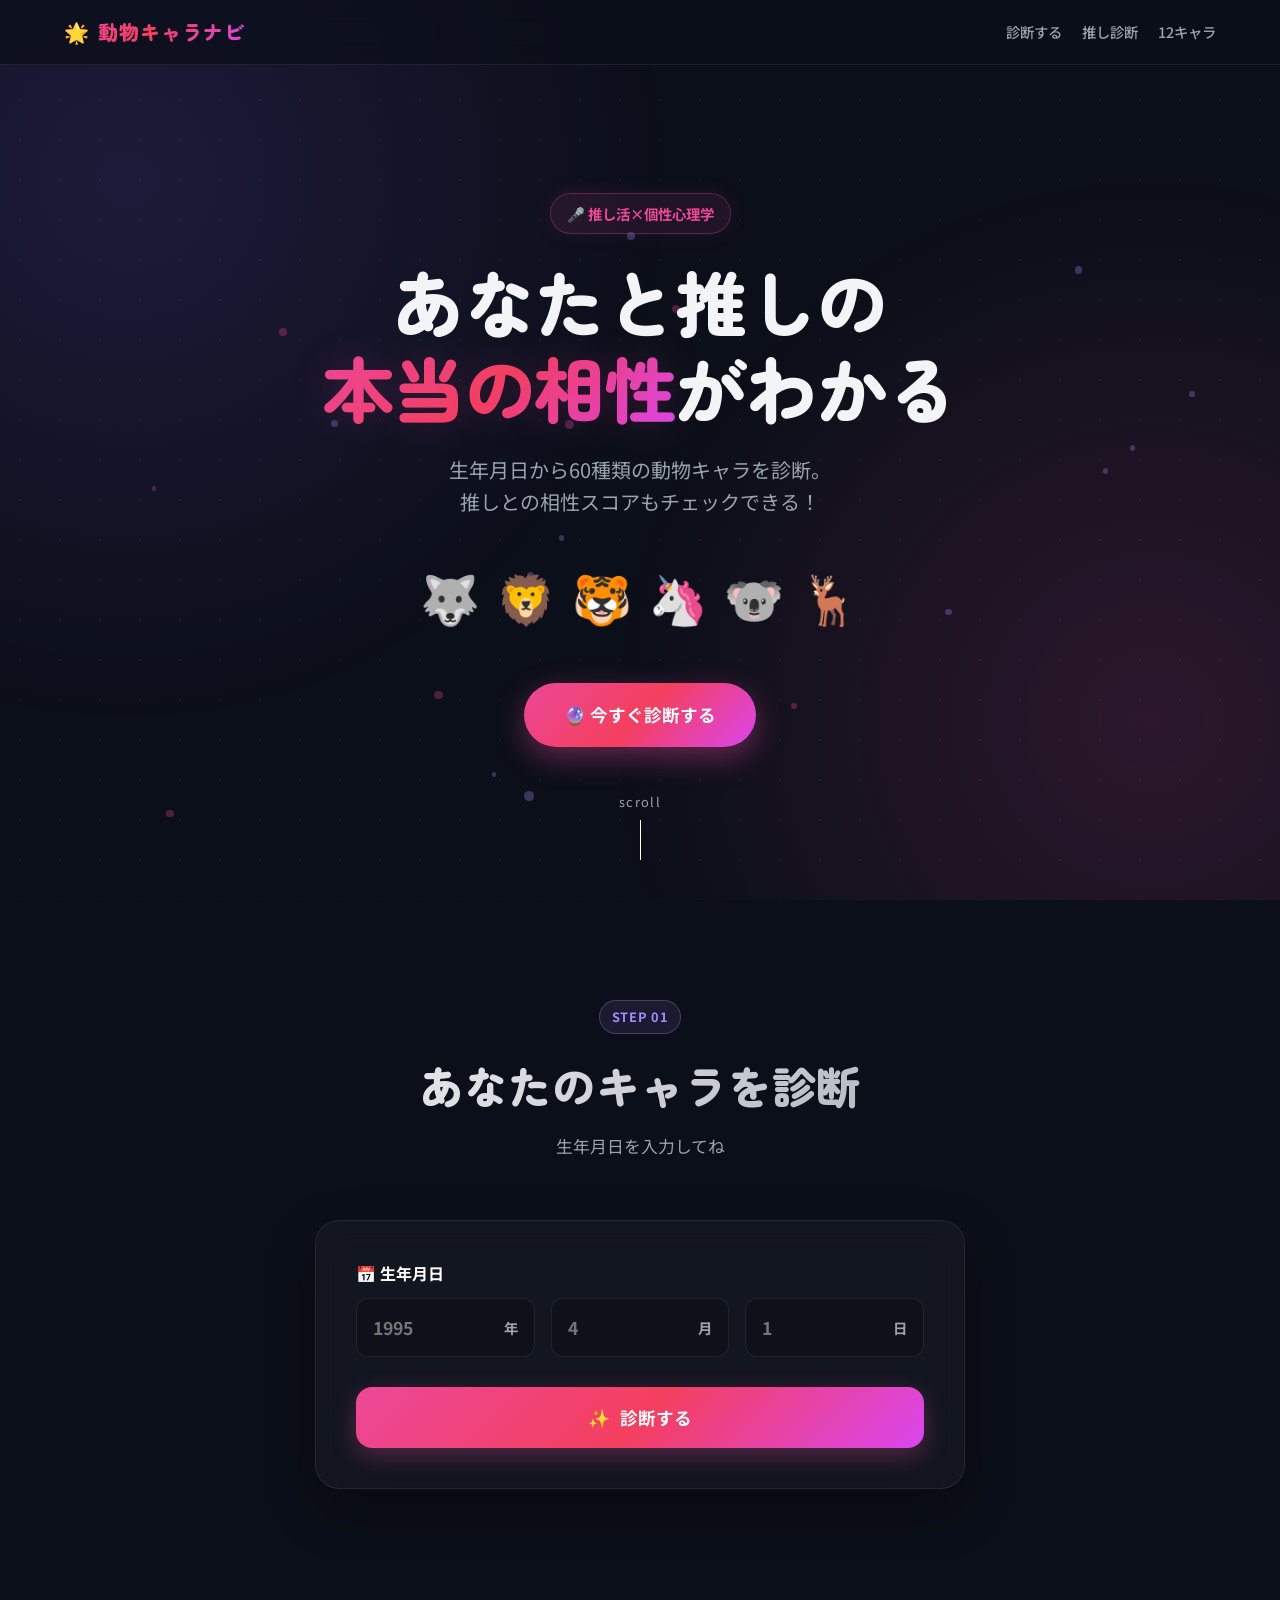
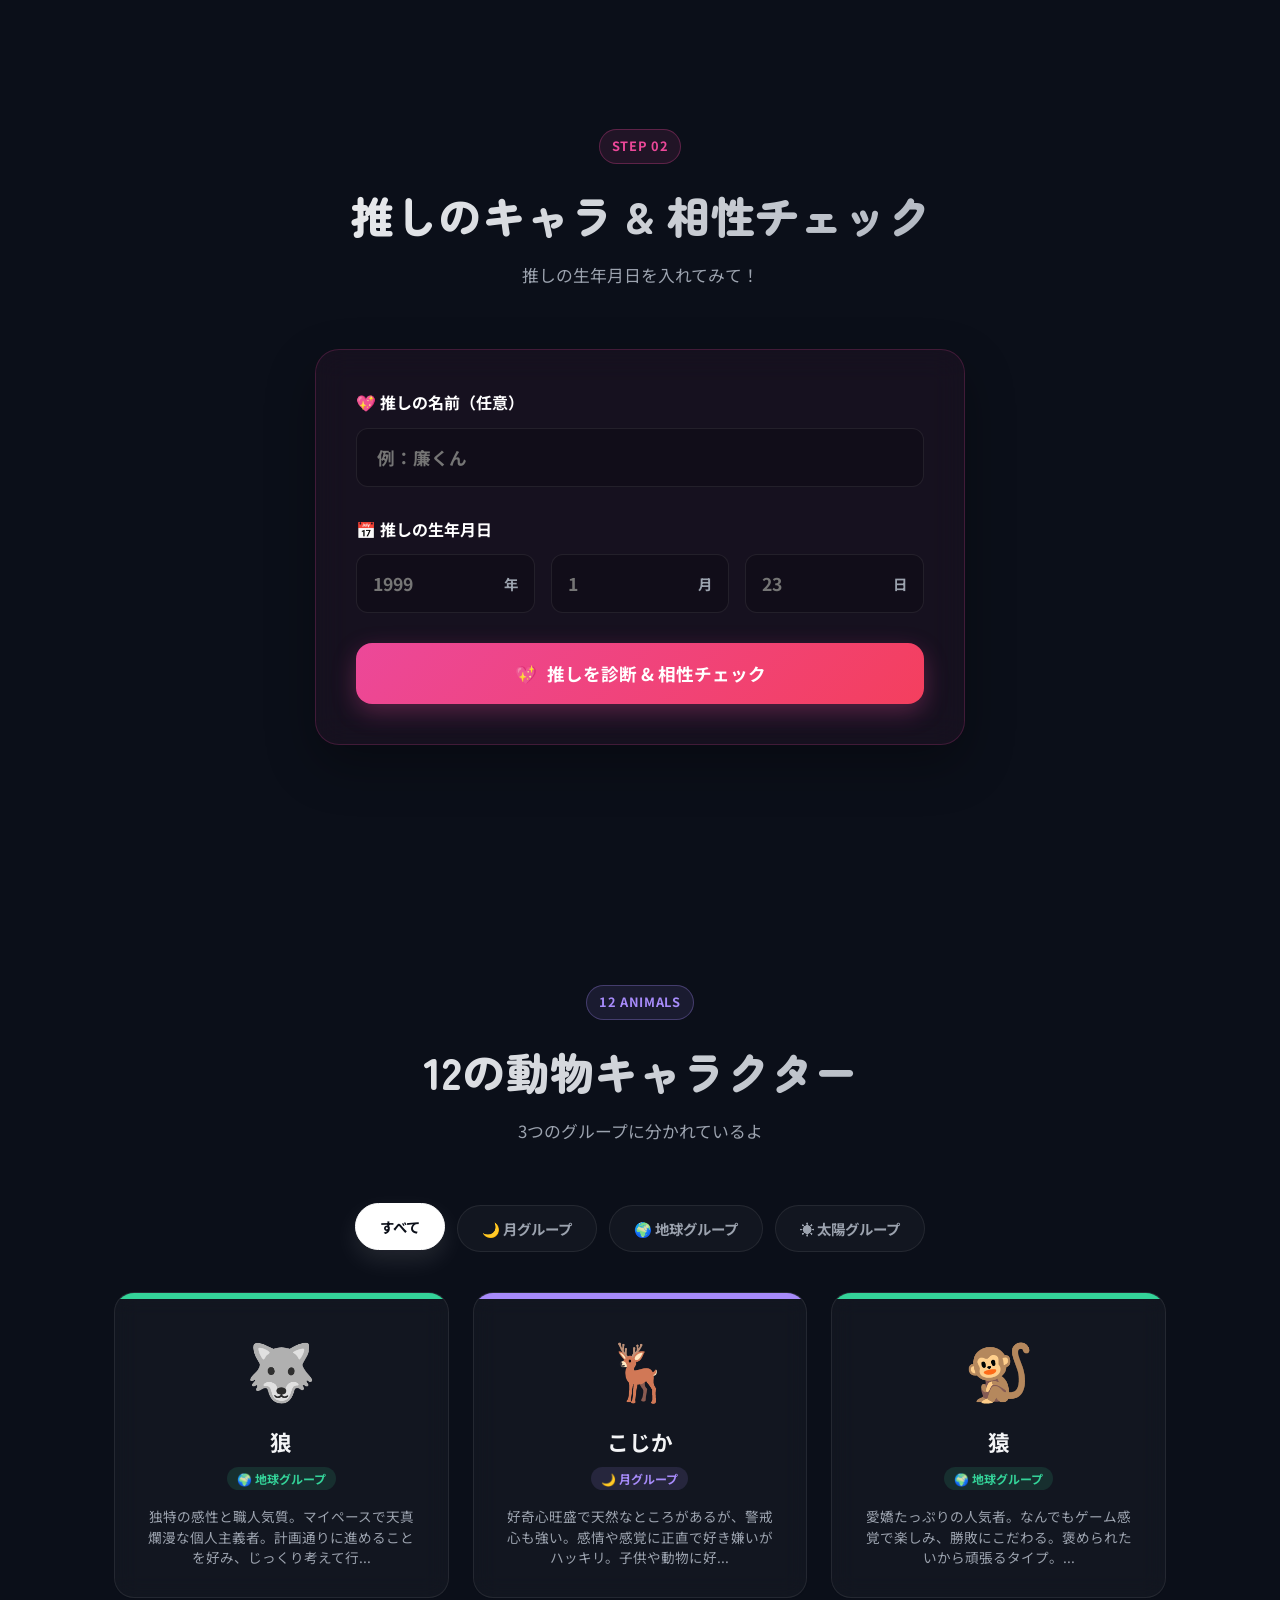
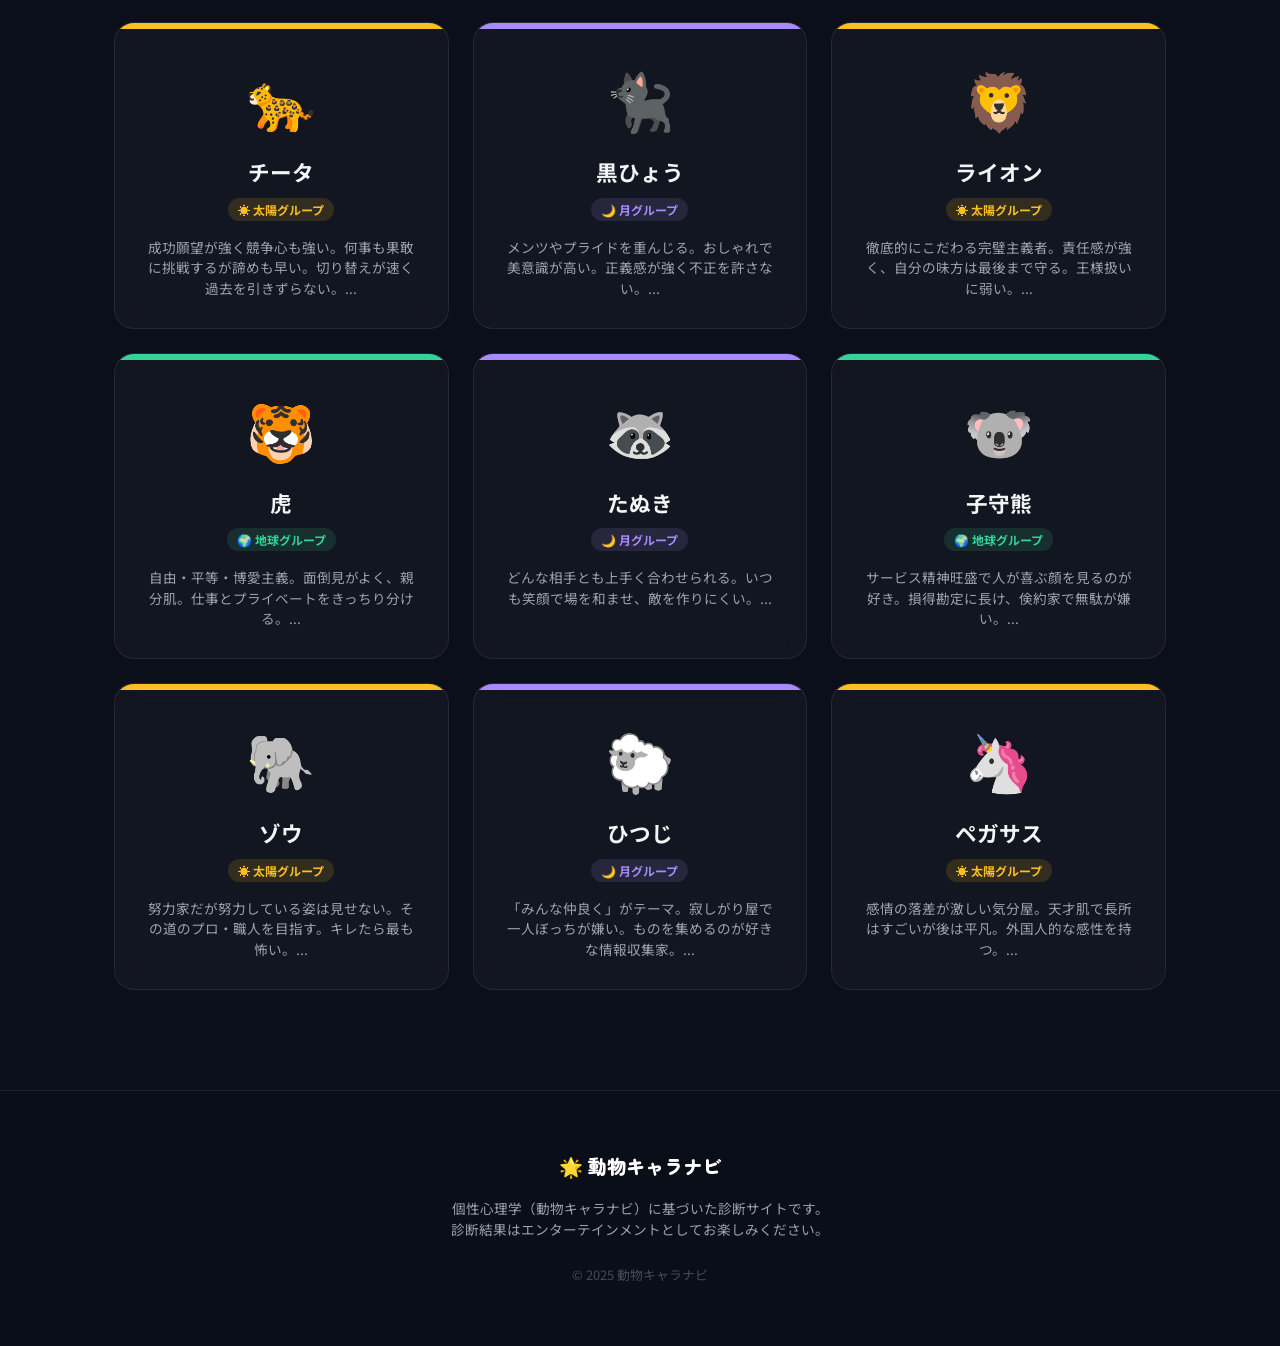
==== gas_deploy.html @ 1759351c "Initial commit: Add animal navigation system files" ====
<!DOCTYPE html>
<html lang="ja">
<head>
  <meta charset="UTF-8">
  <meta name="viewport" content="width=device-width, initial-scale=1.0">
  <title>個性心理学 動物キャラナビ｜あなたと推しの相性診断</title>
  <meta name="description" content="生年月日から60種類の動物キャラクターを診断！推しとの相性もわかる個性心理学サイト。アイドルオタクのための推し活ツール。">
  <link rel="preconnect" href="https://fonts.googleapis.com">
  <link rel="preconnect" href="https://fonts.gstatic.com" crossorigin>
  <link href="https://fonts.googleapis.com/css2?family=Noto+Sans+JP:wght@300;400;500;700;900&family=Zen+Maru+Gothic:wght@400;500;700&display=swap" rel="stylesheet">
  <style>
/* ============================================================
   個性心理学 動物キャラナビ スタイルシート
   テーマ: 推し活 × プレミアム・ガラスモーフィズム (Rich & Active Aesthetics)
   ============================================================ */

:root {
  /* カラーパレット */
  --bg-primary: #0b0f19;
  --bg-secondary: #131a2e;
  --text-primary: #f3f4f6;
  --text-muted: #9ca3af;
  
  --primary: #ec4899;
  --primary-glow: rgba(236, 72, 153, 0.4);
  --primary-gradient: linear-gradient(135deg, #ec4899, #f43f5e, #d946ef);
  
  --secondary: #a78bfa;
  --secondary-gradient: linear-gradient(135deg, #a78bfa, #8b5cf6, #6366f1);
  
  --gold: #fbbf24;
  --gold-gradient: linear-gradient(135deg, #f59e0b, #fbbf24, #fef08a);
  
  --glass-bg: rgba(255, 255, 255, 0.03);
  --glass-border: rgba(255, 255, 255, 0.08);
  --glass-glow: rgba(255, 255, 255, 0.02);
  --glass-pink-bg: rgba(236, 72, 153, 0.05);
  --glass-pink-border: rgba(236, 72, 153, 0.2);

  --font-family: 'Zen Maru Gothic', 'Noto Sans JP', sans-serif;
  --transition-smooth: all 0.4s cubic-bezier(0.16, 1, 0.3, 1);
}

/* 全体リセットと基本設定 */
* {
  box-sizing: border-box;
  margin: 0;
  padding: 0;
  scroll-behavior: smooth;
}

body {
  font-family: var(--font-family);
  background-color: var(--bg-primary);
  color: var(--text-primary);
  line-height: 1.6;
  overflow-x: hidden;
  position: relative;
}

/* ✨ 背景アニメーション & パーティクル */
.particles {
  position: fixed;
  top: 0;
  left: 0;
  width: 100%;
  height: 100%;
  pointer-events: none;
  z-index: 0;
  background: 
    radial-gradient(circle at 10% 20%, rgba(139, 92, 246, 0.15) 0%, transparent 40%),
    radial-gradient(circle at 90% 80%, rgba(236, 72, 153, 0.15) 0%, transparent 40%);
}

.particles::after {
  content: "";
  position: absolute;
  top: 0; left: 0; width: 100%; height: 100%;
  background-image: radial-gradient(rgba(255, 255, 255, 0.15) 1px, transparent 1px);
  background-size: 40px 40px;
  opacity: 0.3;
}

/* コンテナ */
.container {
  width: 100%;
  max-width: 1100px;
  margin: 0 auto;
  padding: 0 24px;
  position: relative;
  z-index: 1;
}

/* ヘッダー */
.site-header {
  position: fixed;
  top: 0;
  left: 0;
  width: 100%;
  z-index: 100;
  background: rgba(11, 15, 25, 0.7);
  backdrop-filter: blur(12px);
  border-bottom: 1px solid var(--glass-border);
}

.header-inner {
  max-width: 1200px;
  margin: 0 auto;
  padding: 16px 24px;
  display: flex;
  justify-content: space-between;
  align-items: center;
}

.logo {
  display: flex;
  align-items: center;
  gap: 8px;
  font-weight: 900;
  font-size: 1.25rem;
  letter-spacing: 0.05em;
  background: var(--primary-gradient);
  -webkit-background-clip: text;
  -webkit-text-fill-color: transparent;
}

.logo-icon {
  -webkit-text-fill-color: initial;
}

.header-nav {
  display: flex;
  gap: 20px;
}

.nav-link {
  color: var(--text-muted);
  text-decoration: none;
  font-size: 0.9rem;
  font-weight: 500;
  transition: var(--transition-smooth);
  position: relative;
  padding: 4px 0;
}

.nav-link::after {
  content: "";
  position: absolute;
  bottom: 0;
  left: 50%;
  width: 0;
  height: 2px;
  background: var(--primary-gradient);
  transition: var(--transition-smooth);
  transform: translateX(-50%);
}

.nav-link:hover {
  color: var(--text-primary);
}

.nav-link:hover::after {
  width: 100%;
}

/* ヒーローセクション */
.hero {
  min-height: 100vh;
  display: flex;
  flex-direction: column;
  justify-content: center;
  align-items: center;
  text-align: center;
  padding-top: 100px;
  padding-bottom: 60px;
  position: relative;
  z-index: 1;
}

.hero-content {
  max-width: 800px;
  padding: 0 24px;
}

.hero-badge {
  display: inline-flex;
  align-items: center;
  padding: 8px 16px;
  background: rgba(236, 72, 153, 0.1);
  border: 1px solid rgba(236, 72, 153, 0.3);
  border-radius: 9999px;
  color: var(--primary);
  font-weight: 700;
  font-size: 0.9rem;
  margin-bottom: 24px;
  box-shadow: 0 0 20px rgba(236, 72, 153, 0.1);
}

.hero-title {
  font-size: clamp(2.5rem, 6vw, 4.5rem);
  font-weight: 900;
  line-height: 1.2;
  margin-bottom: 24px;
  letter-spacing: -0.02em;
}

.gradient-text {
  background: var(--primary-gradient);
  -webkit-background-clip: text;
  -webkit-text-fill-color: transparent;
  text-shadow: 0 0 40px rgba(236, 72, 153, 0.2);
}

.hero-subtitle {
  color: var(--text-muted);
  font-size: clamp(1rem, 2.5vw, 1.25rem);
  margin-bottom: 40px;
  max-width: 600px;
  margin-left: auto;
  margin-right: auto;
}

.hero-animals {
  display: flex;
  justify-content: center;
  gap: 16px;
  margin-bottom: 48px;
}

.hero-animal {
  font-size: clamp(2rem, 5vw, 3rem);
  display: inline-block;
}

.floating {
  animation: floating 3s ease-in-out infinite;
  animation-delay: var(--delay);
}

@keyframes floating {
  0%, 100% { transform: translateY(0) scale(1); }
  50% { transform: translateY(-15px) scale(1.08); }
}

.hero-btn {
  display: inline-flex;
  align-items: center;
  padding: 18px 40px;
  background: var(--primary-gradient);
  border: none;
  border-radius: 9999px;
  color: #fff;
  font-weight: 700;
  font-size: 1.1rem;
  text-decoration: none;
  box-shadow: 0 10px 30px rgba(236, 72, 153, 0.4);
  transition: var(--transition-smooth);
  position: relative;
  overflow: hidden;
}

.hero-btn::before {
  content: "";
  position: absolute;
  top: 0; left: -100%; width: 100%; height: 100%;
  background: linear-gradient(90deg, transparent, rgba(255, 255, 255, 0.2), transparent);
  transition: 0.5s;
}

.hero-btn:hover {
  transform: translateY(-4px) scale(1.02);
  box-shadow: 0 15px 40px rgba(236, 72, 153, 0.6);
}

.hero-btn:hover::before {
  left: 100%;
}

.hero-scroll {
  position: absolute;
  bottom: 40px;
  display: flex;
  flex-direction: column;
  align-items: center;
  gap: 8px;
  color: var(--text-muted);
  font-size: 0.8rem;
  letter-spacing: 0.1em;
}

.scroll-arrow {
  width: 1px;
  height: 40px;
  background: linear-gradient(to bottom, var(--text-muted), transparent);
  position: relative;
  overflow: hidden;
}

.scroll-arrow::after {
  content: "";
  position: absolute;
  top: 0; left: 0; width: 100%; height: 100%;
  background: #fff;
  animation: scrollDown 2s infinite ease-in-out;
}

@keyframes scrollDown {
  0% { transform: translateY(-100%); }
  80%, 100% { transform: translateY(100%); }
}

/* セクション共通 */
.section {
  padding: 100px 0;
  position: relative;
  z-index: 1;
}

.section-header {
  text-align: center;
  margin-bottom: 60px;
}

.section-badge {
  display: inline-block;
  padding: 6px 12px;
  background: rgba(167, 139, 250, 0.1);
  border: 1px solid rgba(167, 139, 250, 0.3);
  border-radius: 9999px;
  color: var(--secondary);
  font-weight: 700;
  font-size: 0.8rem;
  margin-bottom: 16px;
  letter-spacing: 0.05em;
}

.section-badge.pink {
  background: rgba(236, 72, 153, 0.1);
  border-color: rgba(236, 72, 153, 0.3);
  color: var(--primary);
}

.section-badge.purple {
  background: rgba(167, 139, 250, 0.1);
  border-color: rgba(167, 139, 250, 0.3);
  color: var(--secondary);
}

.section-title {
  font-size: clamp(2rem, 4vw, 2.75rem);
  font-weight: 900;
  margin-bottom: 12px;
  background: linear-gradient(135deg, #fff, #9ca3af);
  -webkit-background-clip: text;
  -webkit-text-fill-color: transparent;
}

.section-desc {
  color: var(--text-muted);
  font-size: 1.05rem;
}

/* ガラスモーフィズムカード */
.glass-card {
  background: var(--glass-bg);
  backdrop-filter: blur(16px);
  border: 1px solid var(--glass-border);
  border-radius: 24px;
  padding: 40px;
  max-width: 650px;
  margin: 0 auto 40px auto;
  box-shadow: 0 20px 50px rgba(0, 0, 0, 0.3);
  transition: var(--transition-smooth);
}

.glass-card:hover {
  border-color: rgba(255, 255, 255, 0.15);
  box-shadow: 0 25px 60px rgba(0, 0, 0, 0.4), 0 0 30px rgba(255, 255, 255, 0.02);
}

.pink-card {
  background: var(--glass-pink-bg);
  border-color: var(--glass-pink-border);
}

.pink-card:hover {
  border-color: rgba(236, 72, 153, 0.4);
  box-shadow: 0 25px 60px rgba(0, 0, 0, 0.4), 0 0 35px rgba(236, 72, 153, 0.05);
}

/* フォーム要素 */
.form-group {
  margin-bottom: 30px;
}

.form-label {
  display: block;
  font-weight: 700;
  font-size: 1rem;
  margin-bottom: 12px;
  color: #fff;
}

.date-inputs {
  display: grid;
  grid-template-columns: repeat(3, 1fr);
  gap: 16px;
}

.date-field {
  display: flex;
  align-items: center;
  background: rgba(0, 0, 0, 0.2);
  border: 1px solid var(--glass-border);
  border-radius: 12px;
  padding: 0 16px;
  transition: var(--transition-smooth);
}

.date-field:focus-within {
  border-color: var(--primary);
  box-shadow: 0 0 15px rgba(236, 72, 153, 0.2);
}

.date-input, .text-input {
  width: 100%;
  background: transparent;
  border: none;
  color: #fff;
  font-family: var(--font-family);
  font-size: 1.1rem;
  font-weight: 700;
  padding: 16px 0;
  outline: none;
}

.text-input {
  background: rgba(0, 0, 0, 0.2);
  border: 1px solid var(--glass-border);
  border-radius: 12px;
  padding: 16px 20px;
  transition: var(--transition-smooth);
}

.text-input:focus {
  border-color: var(--primary);
  box-shadow: 0 0 15px rgba(236, 72, 153, 0.2);
}

/* Chrome, Safari, Edge, Opera のスピンボタンを非表示にする */
.date-input::-webkit-outer-spin-button,
.date-input::-webkit-inner-spin-button {
  -webkit-appearance: none;
  margin: 0;
}

/* Firefox のスピンボタンを非表示にする */
.date-input[type=number] {
  -moz-appearance: textfield;
}

.date-unit {
  color: var(--text-muted);
  font-size: 0.9rem;
  font-weight: 700;
  margin-left: 8px;
}

/* 診断ボタン */
.diagnose-btn {
  display: flex;
  align-items: center;
  justify-content: center;
  gap: 10px;
  width: 100%;
  padding: 18px;
  background: var(--primary-gradient);
  border: none;
  border-radius: 16px;
  color: #fff;
  font-family: var(--font-family);
  font-size: 1.1rem;
  font-weight: 700;
  cursor: pointer;
  transition: var(--transition-smooth);
  box-shadow: 0 8px 25px rgba(236, 72, 153, 0.3);
}

.diagnose-btn:hover {
  transform: translateY(-2px);
  box-shadow: 0 12px 30px rgba(236, 72, 153, 0.5);
}

.diagnose-btn.pink-btn {
  background: linear-gradient(135deg, #ec4899, #f43f5e);
  box-shadow: 0 8px 25px rgba(236, 72, 153, 0.3);
}

.diagnose-btn.pink-btn:hover {
  box-shadow: 0 12px 30px rgba(236, 72, 153, 0.5);
}

/* 結果表示エリア */
.result-area {
  margin-top: 40px;
  animation: fadeInUp 0.6s cubic-bezier(0.16, 1, 0.3, 1) forwards;
}

@keyframes fadeInUp {
  from { opacity: 0; transform: translateY(30px); }
  to { opacity: 1; transform: translateY(0); }
}

/* Threadsのまとめ画像をインスパイアした結果カード */
.result-card {
  background: #fbf7f0; /* Threads画像のような暖かみのあるプレミアムな白ベージュ */
  color: #3e2723;      /* ディープブラウン */
  border-radius: 28px;
  padding: 40px;
  max-width: 600px;
  margin: 0 auto;
  box-shadow: 0 30px 70px rgba(0, 0, 0, 0.4), 0 0 0 12px rgba(251, 247, 240, 0.05);
  position: relative;
  overflow: hidden;
  border: 1px solid #efebe9;
  text-align: center;
}

/* 装飾的な背景 */
.result-card::before {
  content: "★ ★ ★";
  position: absolute;
  top: 15px;
  left: 50%;
  transform: translateX(-50%);
  color: #d7ccc8;
  font-size: 0.8rem;
  letter-spacing: 0.5em;
}

.oshi-result-card {
  margin-bottom: 24px;
}

.oshi-label {
  display: inline-block;
  background: #f48fb1;
  color: #fff;
  padding: 4px 16px;
  border-radius: 9999px;
  font-size: 0.85rem;
  font-weight: 700;
  margin-bottom: 16px;
  box-shadow: 0 4px 10px rgba(244, 143, 177, 0.3);
}

.result-header {
  display: flex;
  justify-content: space-between;
  align-items: center;
  margin-bottom: 20px;
}

.char-number {
  background: #3e2723;
  color: #fff;
  font-size: 1.1rem;
  font-weight: 900;
  padding: 4px 14px;
  border-radius: 8px;
}

.char-group-badge {
  background: #d7ccc8;
  color: #3e2723;
  font-size: 0.85rem;
  font-weight: 700;
  padding: 4px 12px;
  border-radius: 9999px;
  border: 1px solid #bcaaa4;
}

.char-animal-icon {
  font-size: 5rem;
  margin: 10px 0;
  filter: drop-shadow(0 8px 12px rgba(0,0,0,0.1));
  animation: heartBeat 2s infinite ease-in-out;
}

@keyframes heartBeat {
  0%, 100% { transform: scale(1); }
  50% { transform: scale(1.08); }
}

.char-name {
  font-size: 1.85rem;
  font-weight: 900;
  color: #3e2723;
  margin-bottom: 4px;
  letter-spacing: -0.02em;
}

.char-animal-name {
  font-size: 1.15rem;
  font-weight: 700;
  color: #795548;
  margin-bottom: 8px;
}

.char-spell {
  display: inline-block;
  background: #efebe9;
  padding: 2px 10px;
  font-size: 0.8rem;
  color: #8d6e63;
  border-radius: 4px;
  margin-bottom: 16px;
}

.char-keyword {
  font-size: 1.1rem;
  font-weight: 700;
  color: #d84315;
  background: #fbe9e7;
  padding: 12px 20px;
  border-radius: 12px;
  margin-bottom: 30px;
  border: 1px dashed #ffab91;
  display: inline-block;
}

.char-details {
  text-align: left;
  display: flex;
  flex-direction: column;
  gap: 20px;
  border-top: 1px dashed #d7ccc8;
  padding-top: 24px;
}

.detail-item {
  display: flex;
  gap: 14px;
  align-items: flex-start;
}

.detail-icon {
  font-size: 1.35rem;
  background: #efebe9;
  width: 38px;
  height: 38px;
  display: flex;
  align-items: center;
  justify-content: center;
  border-radius: 50%;
  flex-shrink: 0;
}

.detail-label {
  font-size: 0.8rem;
  font-weight: 700;
  color: #8d6e63;
  margin-bottom: 2px;
  text-transform: uppercase;
  letter-spacing: 0.05em;
}

.detail-text {
  font-size: 0.95rem;
  color: #4e342e;
  font-weight: 500;
}

/* 相性カード */
.compatibility-card {
  background: linear-gradient(180deg, #fffcf9 0%, #fff5eb 100%);
  color: #3e2723;
  border-radius: 28px;
  padding: 40px;
  max-width: 600px;
  margin: 30px auto 0 auto;
  box-shadow: 0 30px 70px rgba(0, 0, 0, 0.4);
  text-align: center;
  border: 2px solid #ffe0b2;
}

.compat-title {
  font-size: 1.4rem;
  font-weight: 900;
  color: #e65100;
  margin-bottom: 24px;
}

.compat-groups {
  display: flex;
  justify-content: center;
  align-items: center;
  gap: 24px;
  margin-bottom: 30px;
}

.compat-group-item {
  background: #efebe9;
  padding: 12px 20px;
  border-radius: 16px;
  font-weight: 700;
  font-size: 0.95rem;
  border: 1px solid #d7ccc8;
}

.compat-vs {
  font-size: 1.1rem;
  font-weight: 900;
  color: #ff8f00;
  background: #fff3e0;
  width: 36px;
  height: 36px;
  display: flex;
  align-items: center;
  justify-content: center;
  border-radius: 50%;
  border: 1.5px solid #ffe0b2;
}

.compat-score-area {
  margin-bottom: 24px;
}

.compat-score {
  font-size: 4rem;
  font-weight: 900;
  color: #e65100;
  line-height: 1;
}

.compat-label {
  display: inline-block;
  background: #e65100;
  color: #fff;
  padding: 4px 16px;
  border-radius: 9999px;
  font-weight: 700;
  font-size: 0.9rem;
  margin-top: 8px;
  box-shadow: 0 4px 12px rgba(230, 81, 0, 0.2);
}

.compat-desc {
  font-size: 1.05rem;
  font-weight: 700;
  margin-bottom: 24px;
  color: #5d4037;
}

.compat-tip {
  background: #fff8e1;
  border-left: 4px solid #ffb300;
  padding: 16px 20px;
  border-radius: 0 12px 12px 0;
  text-align: left;
  font-size: 0.95rem;
  color: #5d4037;
  margin-bottom: 30px;
  line-height: 1.5;
}

.compat-tip strong {
  display: block;
  color: #b78103;
  margin-bottom: 4px;
}

/* シェアボタン */
.share-btn {
  display: inline-flex;
  align-items: center;
  gap: 8px;
  background: #3e2723;
  color: #fff;
  border: none;
  padding: 14px 28px;
  border-radius: 12px;
  font-family: var(--font-family);
  font-weight: 700;
  font-size: 0.95rem;
  cursor: pointer;
  transition: var(--transition-smooth);
  margin-top: 10px;
  box-shadow: 0 6px 20px rgba(62, 39, 35, 0.25);
}

.share-btn:hover {
  transform: translateY(-2px);
  background: #4e342e;
  box-shadow: 0 10px 25px rgba(62, 39, 35, 0.4);
}

/* ---- 12キャラ一覧セクション ---- */
.group-filter {
  display: flex;
  justify-content: center;
  flex-wrap: wrap;
  gap: 12px;
  margin-bottom: 40px;
}

.filter-btn {
  background: var(--glass-bg);
  border: 1px solid var(--glass-border);
  color: var(--text-muted);
  padding: 12px 24px;
  border-radius: 9999px;
  font-family: var(--font-family);
  font-weight: 700;
  font-size: 0.9rem;
  cursor: pointer;
  transition: var(--transition-smooth);
}

.filter-btn:hover, .filter-btn.active {
  background: #fff;
  color: #0b0f19;
  border-color: #fff;
  box-shadow: 0 10px 25px rgba(255, 255, 255, 0.1);
  transform: translateY(-2px);
}

.filter-btn.moon.active {
  background: var(--secondary-gradient);
  color: #fff;
  border-color: transparent;
  box-shadow: 0 10px 25px rgba(167, 139, 250, 0.3);
}

.filter-btn.earth.active {
  background: linear-gradient(135deg, #10b981, #059669);
  color: #fff;
  border-color: transparent;
  box-shadow: 0 10px 25px rgba(16, 185, 129, 0.3);
}

.filter-btn.sun.active {
  background: var(--gold-gradient);
  color: #3e2723;
  border-color: transparent;
  box-shadow: 0 10px 25px rgba(251, 191, 36, 0.3);
}

/* キャラグリッド */
.animals-grid {
  display: grid;
  grid-template-columns: repeat(auto-fill, minmax(280px, 1fr));
  gap: 24px;
}

.animal-card {
  background: var(--glass-bg);
  backdrop-filter: blur(12px);
  border: 1px solid var(--glass-border);
  border-radius: 20px;
  padding: 30px;
  text-align: center;
  transition: var(--transition-smooth);
  cursor: pointer;
  position: relative;
  overflow: hidden;
}

.animal-card::after {
  content: "";
  position: absolute;
  top: 0; left: 0; width: 100%; height: 6px;
  background: var(--border-color, var(--glass-border));
}

.animal-card:hover {
  transform: translateY(-8px);
  border-color: var(--border-color, rgba(255, 255, 255, 0.2));
  box-shadow: 0 20px 40px rgba(0,0,0,0.3);
}

.card-emoji {
  font-size: 3.5rem;
  margin-bottom: 12px;
  display: inline-block;
  transition: var(--transition-smooth);
}

.animal-card:hover .card-emoji {
  transform: scale(1.15) rotate(5deg);
}

.card-title {
  font-size: 1.35rem;
  font-weight: 700;
  margin-bottom: 6px;
}

.card-group {
  display: inline-block;
  font-size: 0.75rem;
  font-weight: 700;
  padding: 2px 10px;
  border-radius: 9999px;
  margin-bottom: 16px;
}

.card-desc {
  font-size: 0.85rem;
  color: var(--text-muted);
  line-height: 1.5;
}

/* フッター */
.site-footer {
  border-top: 1px solid var(--glass-border);
  padding: 60px 0;
  text-align: center;
  background: rgba(11, 15, 25, 0.9);
  position: relative;
  z-index: 1;
}

.footer-inner {
  max-width: 600px;
  margin: 0 auto;
  padding: 0 24px;
}

.footer-logo {
  font-weight: 900;
  font-size: 1.2rem;
  margin-bottom: 16px;
  color: #fff;
}

.footer-note {
  font-size: 0.85rem;
  color: var(--text-muted);
  margin-bottom: 24px;
  line-height: 1.6;
}

.footer-copy {
  font-size: 0.8rem;
  color: rgba(255,255,255,0.25);
}

/* モバイルレスポンシブ */
@media (max-width: 768px) {
  .header-inner {
    flex-direction: column;
    gap: 12px;
    padding: 12px 16px;
  }
  
  .hero {
    padding-top: 140px;
  }
  
  .date-inputs {
    gap: 8px;
  }
  
  .date-field {
    padding: 0 10px;
  }
  
  .date-input {
    font-size: 1rem;
    padding: 12px 0;
  }
  
  .glass-card {
    padding: 24px;
  }
  
  .result-card, .compatibility-card {
    padding: 24px 16px;
  }
  
  .compat-groups {
    flex-direction: column;
    gap: 12px;
  }
  
  .compat-vs {
    transform: rotate(90deg);
  }
}
  </style>
</head>
<body>

  <!-- ✨ パーティクル背景 -->
  <div class="particles" id="particles"></div>

  <!-- ヘッダー -->
  <header class="site-header">
    <div class="header-inner">
      <div class="logo">
        <span class="logo-icon">🌟</span>
        <span class="logo-text">動物キャラナビ</span>
      </div>
      <nav class="header-nav">
        <a href="#diagnosis" class="nav-link">診断する</a>
        <a href="#oshi" class="nav-link">推し診断</a>
        <a href="#animals" class="nav-link">12キャラ</a>
      </nav>
    </div>
  </header>

  <!-- ヒーローセクション -->
  <section class="hero">
    <div class="hero-content">
      <div class="hero-badge">🎤 推し活×個性心理学</div>
      <h1 class="hero-title">
        あなたと推しの<br>
        <span class="gradient-text">本当の相性</span>がわかる
      </h1>
      <p class="hero-subtitle">
        生年月日から60種類の動物キャラを診断。<br>
        推しとの相性スコアもチェックできる！
      </p>
      <div class="hero-animals">
        <span class="hero-animal floating" style="--delay:0s">🐺</span>
        <span class="hero-animal floating" style="--delay:0.3s">🦁</span>
        <span class="hero-animal floating" style="--delay:0.6s">🐯</span>
        <span class="hero-animal floating" style="--delay:0.9s">🦄</span>
        <span class="hero-animal floating" style="--delay:1.2s">🐨</span>
        <span class="hero-animal floating" style="--delay:1.5s">🦌</span>
      </div>
      <a href="#diagnosis" class="hero-btn">
        <span>🔮 今すぐ診断する</span>
      </a>
    </div>
    <div class="hero-scroll">
      <span>scroll</span>
      <div class="scroll-arrow"></div>
    </div>
  </section>

  <!-- ---- 自分の診断 ---- -->
  <section class="section diagnosis-section" id="diagnosis">
    <div class="container">
      <div class="section-header">
        <div class="section-badge">STEP 01</div>
        <h2 class="section-title">あなたのキャラを診断</h2>
        <p class="section-desc">生年月日を入力してね</p>
      </div>

      <div class="diagnosis-card glass-card">
        <div class="form-group">
          <label class="form-label">📅 生年月日</label>
          <div class="date-inputs">
            <div class="date-field">
              <input type="number" id="myYear" class="date-input" placeholder="1995" min="1926" max="2010">
              <span class="date-unit">年</span>
            </div>
            <div class="date-field">
              <input type="number" id="myMonth" class="date-input" placeholder="4" min="1" max="12">
              <span class="date-unit">月</span>
            </div>
            <div class="date-field">
              <input type="number" id="myDay" class="date-input" placeholder="1" min="1" max="31">
              <span class="date-unit">日</span>
            </div>
          </div>
        </div>
        <button class="diagnose-btn" id="myDiagnoseBtn" onclick="runMyDiagnosis()">
          <span class="btn-icon">✨</span>
          <span>診断する</span>
        </button>
      </div>

      <!-- 結果カード -->
      <div class="result-area" id="myResult" style="display:none;">
        <div class="result-card" id="myResultCard">
          <div class="result-header">
            <div class="char-number" id="myCharNumber"></div>
            <div class="char-group-badge" id="myGroupBadge"></div>
          </div>
          <div class="char-animal-icon" id="myAnimalIcon"></div>
          <div class="char-name" id="myCharName"></div>
          <div class="char-animal-name" id="myAnimalName"></div>
          <div class="char-spell" id="myCharSpell"></div>
          <div class="char-keyword" id="myKeyword"></div>
          <div class="char-details">
            <div class="detail-item">
              <span class="detail-icon">💫</span>
              <div class="detail-content">
                <div class="detail-label">性格</div>
                <div class="detail-text" id="myPersonality"></div>
              </div>
            </div>
            <div class="detail-item">
              <span class="detail-icon">💕</span>
              <div class="detail-content">
                <div class="detail-label">恋愛傾向</div>
                <div class="detail-text" id="myLove"></div>
              </div>
            </div>
            <div class="detail-item">
              <span class="detail-icon">💰</span>
              <div class="detail-content">
                <div class="detail-label">マネー感覚</div>
                <div class="detail-text" id="myMoney"></div>
              </div>
            </div>
            <div class="detail-item">
              <span class="detail-icon">⭐</span>
              <div class="detail-content">
                <div class="detail-label">天職</div>
                <div class="detail-text" id="myVocation"></div>
              </div>
            </div>
            <div class="detail-item">
              <span class="detail-icon">🍀</span>
              <div class="detail-content">
                <div class="detail-label">開運ポイント</div>
                <div class="detail-text" id="myLucky"></div>
              </div>
            </div>
          </div>
          <button class="share-btn" onclick="shareResult('my')">
            <span>📤 この結果をシェア</span>
          </button>
        </div>
      </div>
    </div>
  </section>

  <!-- ---- 推し診断 ---- -->
  <section class="section oshi-section" id="oshi">
    <div class="container">
      <div class="section-header">
        <div class="section-badge pink">STEP 02</div>
        <h2 class="section-title">推しのキャラ & 相性チェック</h2>
        <p class="section-desc">推しの生年月日を入れてみて！</p>
      </div>

      <div class="diagnosis-card glass-card pink-card">
        <div class="form-group">
          <label class="form-label">💖 推しの名前（任意）</label>
          <input type="text" id="oshiName" class="text-input" placeholder="例：廉くん">
        </div>
        <div class="form-group">
          <label class="form-label">📅 推しの生年月日</label>
          <div class="date-inputs">
            <div class="date-field">
              <input type="number" id="oshiYear" class="date-input" placeholder="1999" min="1926" max="2010">
              <span class="date-unit">年</span>
            </div>
            <div class="date-field">
              <input type="number" id="oshiMonth" class="date-input" placeholder="1" min="1" max="12">
              <span class="date-unit">月</span>
            </div>
            <div class="date-field">
              <input type="number" id="oshiDay" class="date-input" placeholder="23" min="1" max="31">
              <span class="date-unit">日</span>
            </div>
          </div>
        </div>
        <button class="diagnose-btn pink-btn" onclick="runOshiDiagnosis()">
          <span class="btn-icon">💖</span>
          <span>推しを診断 & 相性チェック</span>
        </button>
      </div>

      <!-- 推し結果 -->
      <div class="result-area" id="oshiResult" style="display:none;">
        <!-- 推しキャラ -->
        <div class="result-card oshi-result-card" id="oshiResultCard">
          <div class="oshi-label" id="oshiNameLabel">推しのキャラ</div>
          <div class="result-header">
            <div class="char-number" id="oshiCharNumber"></div>
            <div class="char-group-badge" id="oshiGroupBadge"></div>
          </div>
          <div class="char-animal-icon" id="oshiAnimalIcon"></div>
          <div class="char-name" id="oshiCharName"></div>
          <div class="char-animal-name" id="oshiAnimalName"></div>
          <div class="char-keyword" id="oshiKeyword"></div>
          <div class="char-details">
            <div class="detail-item">
              <span class="detail-icon">💫</span>
              <div class="detail-content">
                <div class="detail-label">性格</div>
                <div class="detail-text" id="oshiPersonality"></div>
              </div>
            </div>
            <div class="detail-item">
              <span class="detail-icon">💕</span>
              <div class="detail-content">
                <div class="detail-label">好きな言葉</div>
                <div class="detail-text" id="oshiCatchphrase"></div>
              </div>
            </div>
          </div>
        </div>

        <!-- 相性カード -->
        <div class="compatibility-card" id="compatCard" style="display:none;">
          <h3 class="compat-title">💫 あなたと推しの相性</h3>
          <div class="compat-groups">
            <div class="compat-group-item" id="myGroupItem"></div>
            <div class="compat-vs">VS</div>
            <div class="compat-group-item" id="oshiGroupItem"></div>
          </div>
          <div class="compat-score-area">
            <div class="compat-score" id="compatScore"></div>
            <div class="compat-label" id="compatLabel"></div>
          </div>
          <div class="compat-desc" id="compatDesc"></div>
          <div class="compat-tip">
            <strong>🎯 攻略のヒント：</strong>
            <span id="compatTip"></span>
          </div>
          <button class="share-btn" onclick="shareResult('oshi')">
            <span>📤 相性結果をシェア</span>
          </button>
        </div>
      </div>
    </div>
  </section>

  <!-- ---- 12キャラ一覧 ---- -->
  <section class="section animals-section" id="animals">
    <div class="container">
      <div class="section-header">
        <div class="section-badge purple">12 ANIMALS</div>
        <h2 class="section-title">12の動物キャラクター</h2>
        <p class="section-desc">3つのグループに分かれているよ</p>
      </div>

      <!-- グループフィルター -->
      <div class="group-filter">
        <button class="filter-btn active" onclick="filterAnimals('all')" id="filterAll">すべて</button>
        <button class="filter-btn moon" onclick="filterAnimals('MOON')" id="filterMoon">🌙 月グループ</button>
        <button class="filter-btn earth" onclick="filterAnimals('EARTH')" id="filterEarth">🌍 地球グループ</button>
        <button class="filter-btn sun" onclick="filterAnimals('SUN')" id="filterSun">☀️ 太陽グループ</button>
      </div>

      <div class="animals-grid" id="animalsGrid">
        <!-- JavaScriptで動的生成 -->
      </div>
    </div>
  </section>

  <!-- フッター -->
  <footer class="site-footer">
    <div class="footer-inner">
      <div class="footer-logo">
        <span>🌟</span> 動物キャラナビ
      </div>
      <p class="footer-note">
        個性心理学（動物キャラナビ）に基づいた診断サイトです。<br>
        診断結果はエンターテインメントとしてお楽しみください。
      </p>
      <p class="footer-copy">© 2025 動物キャラナビ</p>
    </div>
  </footer>

  <script>
// ============================================================
// 個性心理学 動物キャラナビ データ
// 十二運星に基づいた正確なキャラクター定義
// ============================================================

const GROUPS = {
  MOON: {
    id: 'MOON', name: '月グループ', emoji: '🌙',
    color: '#a78bfa', gradient: 'linear-gradient(135deg, #7c3aed, #ec4899)',
    description: '「誰と」を大切にする、心の絆を重んじるチーム。',
    members: ['こじか', 'たぬき', '黒ひょう', 'ひつじ'],
  },
  EARTH: {
    id: 'EARTH', name: '地球グループ', emoji: '🌍',
    color: '#34d399', gradient: 'linear-gradient(135deg, #059669, #10b981)',
    description: '「何を」重視する、実力と実績のしっかり者チーム。',
    members: ['猿', '虎', '子守熊', '狼'],
  },
  SUN: {
    id: 'SUN', name: '太陽グループ', emoji: '☀️',
    color: '#fbbf24', gradient: 'linear-gradient(135deg, #d97706, #f59e0b)',
    description: '「どこで」にこだわる、直感と感性の天才チーム。',
    members: ['チータ', 'ライオン', 'ゾウ', 'ペガサス'],
  }
};

const CHARACTER_TABLE = [
  { n:1,  animal:'チータ',  group:'SUN',   name:'長距離ランナーのチータ', spell:'草花', jui:'沐浴' },
  { n:2,  animal:'たぬき',  group:'MOON',  name:'社交家のたぬき',         spell:'大樹', jui:'衰' },
  { n:3,  animal:'猿',      group:'EARTH', name:'落ち着きのない猿',        spell:'太陽', jui:'長生' },
  { n:4,  animal:'子守熊',  group:'EARTH', name:'フットワークの軽い子守熊',spell:'ろうそく', jui:'病' },
  { n:5,  animal:'黒ひょう',group:'MOON',  name:'面倒見のいい黒ひょう',    spell:'山',   jui:'冠帯' },
  { n:6,  animal:'虎',      group:'EARTH', name:'愛情あふれる虎',          spell:'大地', jui:'帝旺' },
  { n:7,  animal:'チータ',  group:'SUN',   name:'全力疾走するチータ',       spell:'金属', jui:'沐浴' },
  { n:8,  animal:'たぬき',  group:'MOON',  name:'磨き上げられたたぬき',     spell:'宝石', jui:'衰' },
  { n:9,  animal:'猿',      group:'EARTH', name:'大きな志をもった猿',        spell:'海',   jui:'長生' },
  { n:10, animal:'子守熊',  group:'EARTH', name:'母性豊かな子守熊',          spell:'雨露', jui:'病' },
  { n:11, animal:'こじか',  group:'MOON',  name:'正直なこじか',              spell:'草花', jui:'養' },
  { n:12, animal:'ゾウ',    group:'SUN',   name:'人気者のゾウ',              spell:'大樹', jui:'死' },
  { n:13, animal:'狼',      group:'EARTH', name:'ネアカの狼',                spell:'太陽', jui:'胎' },
  { n:14, animal:'ひつじ',  group:'MOON',  name:'協調性のないひつじ',        spell:'ろうそく', jui:'墓' },
  { n:15, animal:'猿',      group:'EARTH', name:'どっしりとした猿',          spell:'山',   jui:'長生' },
  { n:16, animal:'子守熊',  group:'EARTH', name:'コアラのなかの子守熊',      spell:'大地', jui:'病' },
  { n:17, animal:'こじか',  group:'MOON',  name:'強い意志をもったこじか',    spell:'金属', jui:'養' },
  { n:18, animal:'ゾウ',    group:'SUN',   name:'デリケートなゾウ',          spell:'宝石', jui:'死' },
  { n:19, animal:'狼',      group:'EARTH', name:'放浪の狼',                  spell:'海',   jui:'胎' },
  { n:20, animal:'ひつじ',  group:'MOON',  name:'物静かなひつじ',            spell:'雨露', jui:'墓' },
  { n:21, animal:'ペガサス',group:'SUN',   name:'落ち着きのあるペガサス',    spell:'草花', jui:'絶' },
  { n:22, animal:'ペガサス',group:'SUN',   name:'強靱な翼をもつペガサス',    spell:'大樹', jui:'絶' },
  { n:23, animal:'ひつじ',  group:'MOON',  name:'無邪気なひつじ',            spell:'太陽', jui:'墓' },
  { n:24, animal:'狼',      group:'EARTH', name:'クリエイティブな狼',        spell:'ろうそく', jui:'胎' },
  { n:25, animal:'狼',      group:'EARTH', name:'穏やかな狼',                spell:'山',   jui:'胎' },
  { n:26, animal:'ひつじ',  group:'MOON',  name:'粘り強いひつじ',            spell:'大地', jui:'墓' },
  { n:27, animal:'ペガサス',group:'SUN',   name:'波乱に満ちたペガサス',      spell:'金属', jui:'絶' },
  { n:28, animal:'ペガサス',group:'SUN',   name:'優雅なペガサス',            spell:'宝石', jui:'絶' },
  { n:29, animal:'ひつじ',  group:'MOON',  name:'チャレンジ精神の旺盛なひつじ', spell:'海', jui:'墓' },
  { n:30, animal:'狼',      group:'EARTH', name:'順応性のある狼',            spell:'雨露', jui:'胎' },
  { n:31, animal:'ゾウ',    group:'SUN',   name:'リーダーとなるゾウ',        spell:'草花', jui:'死' },
  { n:32, animal:'こじか',  group:'MOON',  name:'しっかり者のこじか',        spell:'大樹', jui:'養' },
  { n:33, animal:'子守熊',  group:'EARTH', name:'活動的な子守熊',            spell:'太陽', jui:'病' },
  { n:34, animal:'猿',      group:'EARTH', name:'気分屋の猿',                spell:'ろうそく', jui:'長生' },
  { n:35, animal:'ひつじ',  group:'MOON',  name:'頼られると嬉しいひつじ',    spell:'山',   jui:'墓' },
  { n:36, animal:'狼',      group:'EARTH', name:'好感のもたれる狼',          spell:'大地', jui:'胎' },
  { n:37, animal:'ゾウ',    group:'SUN',   name:'まっしぐらに突き進むゾウ',  spell:'金属', jui:'死' },
  { n:38, animal:'こじか',  group:'MOON',  name:'華やかなこじか',            spell:'宝石', jui:'養' },
  { n:39, animal:'子守熊',  group:'EARTH', name:'夢とロマンの子守熊',        spell:'海',   jui:'病' },
  { n:40, animal:'猿',      group:'EARTH', name:'尽くす猿',                  spell:'雨露', jui:'長生' },
  { n:41, animal:'たぬき',  group:'MOON',  name:'大器晩成のたぬき',          spell:'草花', jui:'衰' },
  { n:42, animal:'チータ',  group:'SUN',   name:'足腰の強いチータ',          spell:'大樹', jui:'沐浴' },
  { n:43, animal:'虎',      group:'EARTH', name:'動きまわる虎',              spell:'太陽', jui:'帝旺' },
  { n:44, animal:'黒ひょう',group:'MOON',  name:'情熱的な黒ひょう',          spell:'ろうそく', jui:'冠帯' },
  { n:45, animal:'子守熊',  group:'EARTH', name:'サービス精神旺盛な子守熊',  spell:'山',   jui:'病' },
  { n:46, animal:'猿',      group:'EARTH', name:'守りの猿',                  spell:'大地', jui:'長生' },
  { n:47, animal:'たぬき',  group:'MOON',  name:'人間味あふれるたぬき',      spell:'金属', jui:'衰' },
  { n:48, animal:'チータ',  group:'SUN',   name:'品格のあるチータ',          spell:'宝石', jui:'沐浴' },
  { n:49, animal:'虎',      group:'EARTH', name:'ゆったりとした悠然の虎',    spell:'海',   jui:'帝旺' },
  { n:50, animal:'黒ひょう',group:'MOON',  name:'落ち込みの激しい黒ひょう',  spell:'雨露', jui:'冠帯' },
  { n:51, animal:'ライオン',group:'SUN',   name:'我が道を行くライオン',       spell:'草花', jui:'建禄' },
  { n:52, animal:'ライオン',group:'SUN',   name:'統率力のあるライオン',       spell:'大樹', jui:'建禄' },
  { n:53, animal:'黒ひょう',group:'MOON',  name:'感情豊かな黒ひょう',         spell:'太陽', jui:'冠帯' },
  { n:54, animal:'虎',      group:'EARTH', name:'楽天的な虎',                spell:'ろうそく', jui:'帝旺' },
  { n:55, animal:'虎',      group:'EARTH', name:'パワフルな虎',              spell:'山',   jui:'帝旺' },
  { n:56, animal:'黒ひょう',group:'MOON',  name:'気取らない黒ひょう',        spell:'大地', jui:'冠帯' },
  { n:57, animal:'ライオン',group:'SUN',   name:'感情的なライオン',           spell:'金属', jui:'建禄' },
  { n:58, animal:'ライオン',group:'SUN',   name:'傷つきやすいライオン',       spell:'宝石', jui:'建禄' },
  { n:59, animal:'黒ひょう',group:'MOON',  name:'束縛を嫌う黒ひょう',        spell:'海',   jui:'冠帯' },
  { n:60, animal:'虎',      group:'EARTH', name:'慈悲深い虎',                spell:'雨露', jui:'帝旺' },
];

const ANIMAL_PROFILES = {
  '狼': {
    emoji: '🐺', color: '#6c7a89', bgColor: '#ecf0f1', group: 'EARTH',
    keyword: '人は人、自分は自分',
    catchphrase: 'やっぱり変わってるね',
    personality: '独特の感性と職人気質。マイペースで天真爛漫な個人主義者。計画通りに進めることを好み、じっくり考えて行動する。',
    love: '自分のペースを乱さない相手が◎。最初は壁があるが、一度心を開くと深い絆を結ぶ。',
    money: '「ドカンと使うが無駄遣いなし」な職人タイプ。',
    vocation: 'クリエイター・プログラマー・専門職・コンサルタント',
    lucky: '好きなことにトコトン打ち込む',
    subTypes: [13,19,24,25,30,36],
  },
  'こじか': {
    emoji: '🦌', color: '#e8a87c', bgColor: '#fef9c3', group: 'MOON',
    keyword: '「和」が大事',
    catchphrase: 'どんなときも味方だよ',
    personality: '好奇心旺盛で天然なところがあるが、警戒心も強い。感情や感覚に正直で好き嫌いがハッキリ。子供や動物に好かれる。',
    love: '素直に気持ちを伝えるピュアな恋愛スタイル。押しに弱い一面も。',
    money: 'お金の計算も人任せ気味。金銭管理は少し甘め。',
    vocation: '保育士・心理カウンセラー・ペット関連・教師',
    lucky: '本物に接する（美術品・自然・その道の達人）',
    subTypes: [11,17,32,38],
  },
  '猿': {
    emoji: '🐒', color: '#c0392b', bgColor: '#fde8e8', group: 'EARTH',
    keyword: '人生楽しんだ者勝ち',
    catchphrase: '一緒にいると楽しい',
    personality: '愛嬌たっぷりの人気者。なんでもゲーム感覚で楽しみ、勝敗にこだわる。褒められたいから頑張るタイプ。',
    love: 'おだてに乗りやすい。「かわいいね」「スゴいね」が効果抜群！',
    money: '小銭大好き。割り勘は10円単位で几帳面。',
    vocation: 'サービス業・ゲームクリエイター・芸人・パティシエ',
    lucky: '瞑想。ひとりで静かに内観する時間が運気UP',
    subTypes: [3,9,15,34,40,46],
  },
  'チータ': {
    emoji: '🐆', color: '#d4ac0d', bgColor: '#fef3c7', group: 'SUN',
    keyword: '生涯を通して華麗なハンター',
    catchphrase: 'キミならきっと成功する',
    personality: '成功願望が強く競争心も強い。何事も果敢に挑戦するが諦めも早い。切り替えが速く過去を引きずらない。',
    love: '「成功」が世界でいちばん好きな言葉。「キミならきっと成功する」が最高のプロポーズ。',
    money: '前向きな浪費家。衝動買いの達人だが後悔しない。',
    vocation: '芸能界・政治家・スポーツ選手・開業医・外交官',
    lucky: '恋愛成就。恋がうまくいくと万事うまくいく',
    subTypes: [1,7,42,48],
  },
  '黒ひょう': {
    emoji: '🐈‍⬛', color: '#2c3e50', bgColor: '#e8eaf6', group: 'MOON',
    keyword: 'スマートでおしゃれな自信家',
    catchphrase: 'センスいいね',
    personality: 'メンツやプライドを重んじる。おしゃれで美意識が高い。正義感が強く不正を許さない。',
    love: '「センスいいね」が最高の褒め言葉。努力は人に見せないクールな一面も。',
    money: '気がついたら「ない！」タイプ。お金は使ってこそ輝く。',
    vocation: 'アナウンサー・ファッションデザイナー・マスコミ・デザイナー',
    lucky: '人生の師を見つける。良き師との出会いで人生が変わる',
    subTypes: [5,44,50,53,56,59],
  },
  'ライオン': {
    emoji: '🦁', color: '#935116', bgColor: '#fff7ed', group: 'SUN',
    keyword: 'オンリーワンよりナンバーワン',
    catchphrase: '特別な人だもん',
    personality: '徹底的にこだわる完璧主義者。責任感が強く、自分の味方は最後まで守る。王様扱いに弱い。',
    love: '「特別な人だもん」が最高の言葉。漠然と愛してくれる人を求める。',
    money: '「釣りはいらない」な大物感。節約も貯蓄もさらっとこなす。',
    vocation: '大手企業・国家公務員・警察官・上場企業・医師',
    lucky: '感性に響いたものを惜しみなく人に伝える',
    subTypes: [51,52,57,58],
  },
  '虎': {
    emoji: '🐯', color: '#e67e22', bgColor: '#fff3e0', group: 'EARTH',
    keyword: '有言実行',
    catchphrase: 'キミにしか相談できない',
    personality: '自由・平等・博愛主義。面倒見がよく、親分肌。仕事とプライベートをきっちり分ける。',
    love: '頼られると親分肌・姉御肌が爆発！「キミにしか相談できない」が一番刺さる。',
    money: 'マネーの虎。抜群の金銭感覚の持ち主。',
    vocation: '実業家・企業経営・会計士・プロスポーツ選手',
    lucky: '逆境がバネになる。逃げず、ひるまず、迎え撃って吉！',
    subTypes: [6,43,49,54,55,60],
  },
  'たぬき': {
    emoji: '🦝', color: '#795548', bgColor: '#efebe9', group: 'MOON',
    keyword: '笑顔は敵をつくらない',
    catchphrase: '一緒にいるとほっとする',
    personality: 'どんな相手とも上手く合わせられる。いつも笑顔で場を和ませ、敵を作りにくい。',
    love: '「一緒にいるとほっとする」が一番のプロポーズ。じわじわ愛が深まるタイプ。',
    money: '財運があるのでお金はまわる。蓄える才能あり。',
    vocation: '司会者・アナウンサー・教師・コンサルタント',
    lucky: '人と会う。老若男女問わず交流すると運気UP',
    subTypes: [2,8,41,47],
  },
  '子守熊': {
    emoji: '🐨', color: '#7f8c8d', bgColor: '#f0f4f8', group: 'EARTH',
    keyword: '最後に勝つのは自分',
    catchphrase: '夢は叶うよ',
    personality: 'サービス精神旺盛で人が喜ぶ顔を見るのが好き。損得勘定に長け、倹約家で無駄が嫌い。',
    love: '先制攻撃が一番効果的。すぐに結論を出さないのでじっくり待って。',
    money: '経済観念抜群で財テクも得意。コツコツ型。',
    vocation: 'ミュージシャン・作曲家・声優・アロマセラピスト',
    lucky: '音楽や映画、美術に接していると才能が開花',
    subTypes: [4,10,16,33,39,45],
  },
  'ゾウ': {
    emoji: '🐘', color: '#5b9bd5', bgColor: '#e3f2fd', group: 'SUN',
    keyword: '根性だったら負けません',
    catchphrase: 'よく頑張ったね',
    personality: '努力家だが努力している姿は見せない。その道のプロ・職人を目指す。キレたら最も怖い。',
    love: '正面から堂々と攻めましょう。見てくれている人がいるとしみじみ嬉しい。',
    money: '一攫千金のギャンブラー精神。大きな数字に強い。',
    vocation: '国家公務員・政治家・警察官・医師・パイロット',
    lucky: '精神世界に触れる。努力や根性とは違う世界をのぞいてみる',
    subTypes: [12,18,31,37],
  },
  'ひつじ': {
    emoji: '🐑', color: '#d63384', bgColor: '#fce4ec', group: 'MOON',
    keyword: '仲よきことは美しきかな',
    catchphrase: 'みんなも行くよ',
    personality: '「みんな仲良く」がテーマ。寂しがり屋で一人ぼっちが嫌い。ものを集めるのが好きな情報収集家。',
    love: '「みんなも行くよ」が背中を押す魔法の言葉。フレンドリーな対応が基本。',
    money: '小銭より紙幣が好き。蓄財の達人。',
    vocation: '内科医・心理学者・カウンセラー',
    lucky: '先祖への感謝。お墓参りを大切にすると加護が強まる',
    subTypes: [14,20,23,26,29,35],
  },
  'ペガサス': {
    emoji: '🦄', color: '#e91e8c', bgColor: '#fce4ec', group: 'SUN',
    keyword: '自由奔放',
    catchphrase: 'あなたの感性はスゴイ',
    personality: '感情の落差が激しい気分屋。天才肌で長所はすごいが後は平凡。外国人的な感性を持つ。',
    love: '「あなたの感性はスゴイ」が刺さる。具体的に何がスゴイかは言わなくてよい。',
    money: '財布にも羽が生えている。でもなぜかまわってくる。',
    vocation: '宇宙飛行士・CGクリエイター・アニメーター・パイロット',
    lucky: '多忙に過ごす。忙しく飛び回ることで才能が開花',
    subTypes: [21,22,27,28],
  },
};

const COMPATIBILITY = {
  same:    { score: 100, label: '最高の仲間✨', desc: '同じ価値観でベストパートナー！' },
  beats:   { score: 80,  label: 'あなたが勝ち🏆', desc: 'あなたが引っ張るリーダー的存在' },
  losesTo: { score: 85,  label: 'ついていきたい💫', desc: '相手から学べることが多い憧れの人' },
};

function getGroupCompatibility(myGroup, theirGroup) {
  if (myGroup === theirGroup) return COMPATIBILITY.same;
  const groupJanken = { MOON: 'EARTH', EARTH: 'SUN', SUN: 'MOON' };
  if (groupJanken[myGroup] === theirGroup) return COMPATIBILITY.beats;
  return COMPATIBILITY.losesTo;
}

function getCharacterNumber(year, month, day) {
  const base = new Date(1926, 0, 1);
  const target = new Date(year, month - 1, day);
  const diffMs = target.getTime() - base.getTime();
  const diffDays = Math.floor(diffMs / (1000 * 60 * 60 * 24));
  const idx0 = ((26 + diffDays) % 60 + 60) % 60;
  return idx0 + 1;
}

function diagnose(year, month, day) {
  const charNum = getCharacterNumber(year, month, day);
  const charData = CHARACTER_TABLE[charNum - 1];
  const profile = ANIMAL_PROFILES[charData.animal];
  return {
    number: charNum,
    ...charData,
    profile,
    group: GROUPS[charData.group],
  };
}

// ---------------------------------------------------
let myDiagnosisResult = null;

document.addEventListener('DOMContentLoaded', () => {
  renderAnimalsGrid();
  setupParticles();
});

function setupParticles() {
  const container = document.getElementById('particles');
  if (!container) return;
  for (let i = 0; i < 20; i++) {
    const particle = document.createElement('div');
    particle.style.position = 'absolute';
    particle.style.width = Math.random() * 6 + 4 + 'px';
    particle.style.height = particle.style.width;
    particle.style.background = Math.random() > 0.5 ? 'rgba(236, 72, 153, 0.3)' : 'rgba(167, 139, 250, 0.3)';
    particle.style.borderRadius = '50%';
    particle.style.top = Math.random() * 100 + 'vh';
    particle.style.left = Math.random() * 100 + 'vw';
    particle.style.animation = `floating ${Math.random() * 5 + 5}s infinite ease-in-out`;
    particle.style.animationDelay = Math.random() * 3 + 's';
    container.appendChild(particle);
  }
}

function runMyDiagnosis() {
  const year = parseInt(document.getElementById('myYear').value);
  const month = parseInt(document.getElementById('myMonth').value);
  const day = parseInt(document.getElementById('myDay').value);
  if (!validateDate(year, month, day)) {
    alert('正しい生年月日を入力してください（1926年〜2010年）');
    return;
  }
  myDiagnosisResult = diagnose(year, month, day);
  showMyResult(myDiagnosisResult);
  setTimeout(() => {
    document.getElementById('myResult').scrollIntoView({ behavior: 'smooth', block: 'start' });
  }, 100);
}

function showMyResult(res) {
  document.getElementById('myResult').style.display = 'block';
  document.getElementById('myCharNumber').innerText = `No.${res.number}`;
  document.getElementById('myGroupBadge').innerText = `${res.group.emoji} ${res.group.name}`;
  document.getElementById('myAnimalIcon').innerText = res.profile.emoji;
  document.getElementById('myCharName').innerText = res.name;
  document.getElementById('myAnimalName').innerText = `${res.animal}タイプ`;
  document.getElementById('myCharSpell').innerText = `魔力属性: ${res.spell} 🌟`;
  document.getElementById('myKeyword').innerText = `✨ 「${res.profile.keyword}」`;
  document.getElementById('myPersonality').innerText = res.profile.personality;
  document.getElementById('myLove').innerText = res.profile.love;
  document.getElementById('myMoney').innerText = res.profile.money;
  document.getElementById('myVocation').innerText = res.profile.vocation;
  document.getElementById('myLucky').innerText = res.profile.lucky;
  const card = document.getElementById('myResultCard');
  card.style.borderColor = res.group.color;
  card.style.boxShadow = `0 30px 70px rgba(0, 0, 0, 0.4), 0 0 30px ${res.group.color}33`;
}

function runOshiDiagnosis() {
  if (!myDiagnosisResult) {
    alert('まずは上の「STEP 01」でご自身のキャラを診断してください！');
    document.getElementById('diagnosis').scrollIntoView({ behavior: 'smooth' });
    return;
  }
  const oshiName = document.getElementById('oshiName').value.trim() || '推し';
  const year = parseInt(document.getElementById('oshiYear').value);
  const month = parseInt(document.getElementById('oshiMonth').value);
  const day = parseInt(document.getElementById('oshiDay').value);
  if (!validateDate(year, month, day)) {
    alert('推しの正しい生年月日を入力してください（1926年〜2010年）');
    return;
  }
  const oshiRes = diagnose(year, month, day);
  showOshiResult(oshiRes, oshiName);
  calculateAndShowCompatibility(myDiagnosisResult, oshiRes, oshiName);
  setTimeout(() => {
    document.getElementById('oshiResult').scrollIntoView({ behavior: 'smooth', block: 'start' });
  }, 100);
}

function showOshiResult(res, oshiName) {
  document.getElementById('oshiResult').style.display = 'block';
  document.getElementById('oshiNameLabel').innerText = `💖 ${oshiName} のキャラ`;
  document.getElementById('oshiCharNumber').innerText = `No.${res.number}`;
  document.getElementById('oshiGroupBadge').innerText = `${res.group.emoji} ${res.group.name}`;
  document.getElementById('oshiAnimalIcon').innerText = res.profile.emoji;
  document.getElementById('oshiCharName').innerText = res.name;
  document.getElementById('oshiAnimalName').innerText = `${res.animal}タイプ`;
  document.getElementById('oshiKeyword').innerText = `✨ 「${res.profile.keyword}」`;
  document.getElementById('oshiPersonality').innerText = res.profile.personality;
  document.getElementById('oshiCatchphrase').innerText = `「${res.profile.catchphrase}」と言ってあげると大喜び！`;
  const card = document.getElementById('oshiResultCard');
  card.style.borderColor = res.group.color;
}

function calculateAndShowCompatibility(my, oshi, oshiName) {
  document.getElementById('compatCard').style.display = 'block';
  const compat = getGroupCompatibility(my.group.id, oshi.group.id);
  let finalScore = compat.score;
  if (my.group.id !== oshi.group.id) {
    const seed = (my.number * oshi.number) % 15;
    finalScore = compat.score === 80 ? 80 + seed : 85 + (seed % 10);
  }
  document.getElementById('myGroupItem').innerHTML = `${my.group.emoji} あなた<br><small>(${my.group.name})</small>`;
  document.getElementById('oshiGroupItem').innerHTML = `${oshi.group.emoji} ${oshiName}<br><small>(${oshi.group.name})</small>`;
  document.getElementById('compatScore').innerText = `${finalScore}点`;
  document.getElementById('compatLabel').innerText = compat.label;
  
  let desc = `あなた(${my.group.name})と${oshiName}さん(${oshi.group.name})は、`;
  if (my.group.id === oshi.group.id) {
    desc += `価値観がピッタリ同じ「最高のソウルメイト」！言葉がなくても通じ合える、最強に心地よい関係です✨`;
  } else if (compat.score === 80) {
    desc += `あなたが${oshiName}さんを自然とリードする関係。あなたの頼もしい姿に、${oshiName}さんは大きな安心感を抱くはずです🏆`;
  } else {
    desc += `あなたが${oshiName}さんの圧倒的な世界観や感性に惹かれる関係。刺激的で、いつでもあなたにトキメキを与えてくれる憧れの人です💫`;
  }
  document.getElementById('compatDesc').innerText = desc;

  let tip = `${oshiName}さんは【${oshi.animal}】タイプ。`;
  tip += `プライドをくすぐる「${oshi.profile.catchphrase}」という褒め言葉が効果絶大です！`;
  tip += `また、${oshiName}さんは${oshi.profile.personality.substring(0, 45)}...という特徴があるので、そこを優しくフォローしてあげると急接近できますよ🎯`;
  document.getElementById('compatTip').innerText = tip;
}

function renderAnimalsGrid(filterGroup = 'all') {
  const grid = document.getElementById('animalsGrid');
  if (!grid) return;
  grid.innerHTML = '';
  for (const [animalName, p] of Object.entries(ANIMAL_PROFILES)) {
    if (filterGroup !== 'all' && p.group !== filterGroup) continue;
    const groupObj = GROUPS[p.group];
    const card = document.createElement('div');
    card.className = 'animal-card';
    card.style.setProperty('--border-color', groupObj.color);
    card.innerHTML = `
      <span class="card-emoji">${p.emoji}</span>
      <h3 class="card-title">${animalName}</h3>
      <span class="card-group" style="background:${groupObj.color}22; color:${groupObj.color}">${groupObj.emoji} ${groupObj.name}</span>
      <p class="card-desc">${p.personality.substring(0, 50)}...</p>
    `;
    card.addEventListener('click', () => {
      alert(`【${animalName}の取扱説明書】\n\n◆ 特徴:\n${p.personality}\n\n◆ 恋愛運:\n${p.love}\n\n◆ 喜ぶ魔法の言葉:\n「${p.catchphrase}」`);
    });
    grid.appendChild(card);
  }
}

function filterAnimals(group) {
  const buttons = ['all', 'Moon', 'Earth', 'Sun'];
  buttons.forEach(b => {
    const btn = document.getElementById(`filter${b}`);
    if (btn) btn.classList.remove('active');
  });
  const activeBtn = document.getElementById(`filter${group.charAt(0) + group.slice(1).toLowerCase()}`);
  if (activeBtn) activeBtn.classList.add('active');
  renderAnimalsGrid(group);
}

function validateDate(y, m, d) {
  if (isNaN(y) || isNaN(m) || isNaN(d)) return false;
  if (y < 1920 || y > 2026) return false;
  if (m < 1 || m > 12) return false;
  if (d < 1 || d > 31) return false;
  const date = new Date(y, m - 1, d);
  return date.getFullYear() === y && date.getMonth() === m - 1 && date.getDate() === d;
}

function shareResult(type) {
  let shareText = '';
  if (type === 'my') {
    if (!myDiagnosisResult) return;
    shareText = `【動物キャラナビ診断】\n私の個性心理学キャラは『No.${myDiagnosisResult.number} ${myDiagnosisResult.name}』でした！✨\n属性: ${myDiagnosisResult.group.name} 🌙\nキーワード: 「${myDiagnosisResult.profile.keyword}」\n#動物キャラナビ #個性心理学 #推し活相性診断\n`;
  } else {
    const oshiName = document.getElementById('oshiName').value.trim() || '推し';
    const compatScore = document.getElementById('compatScore').innerText;
    const compatLabel = document.getElementById('compatLabel').innerText;
    shareText = `【推し活×個性心理学】\n私と${oshiName}さんの相性診断結果は…『${compatScore} (${compatLabel})』でした！💖\nお互いのキャラ:\n私: ${myDiagnosisResult.name}\n${oshiName}さん: ${document.getElementById('oshiCharName').innerText}\n#動物キャラナビ #推し活相性診断 #個性心理学\n`;
  }
  navigator.clipboard.writeText(shareText).then(() => {
    alert('診断結果をクリップボードにコピーしました！\nThreadsやXに貼り付けてシェアしてね 🚀');
  }).catch(err => {
    console.error('Copy failed: ', err);
    prompt('結果をコピーしてシェアしてください：', shareText);
  });
}
  </script>
</body>
</html>
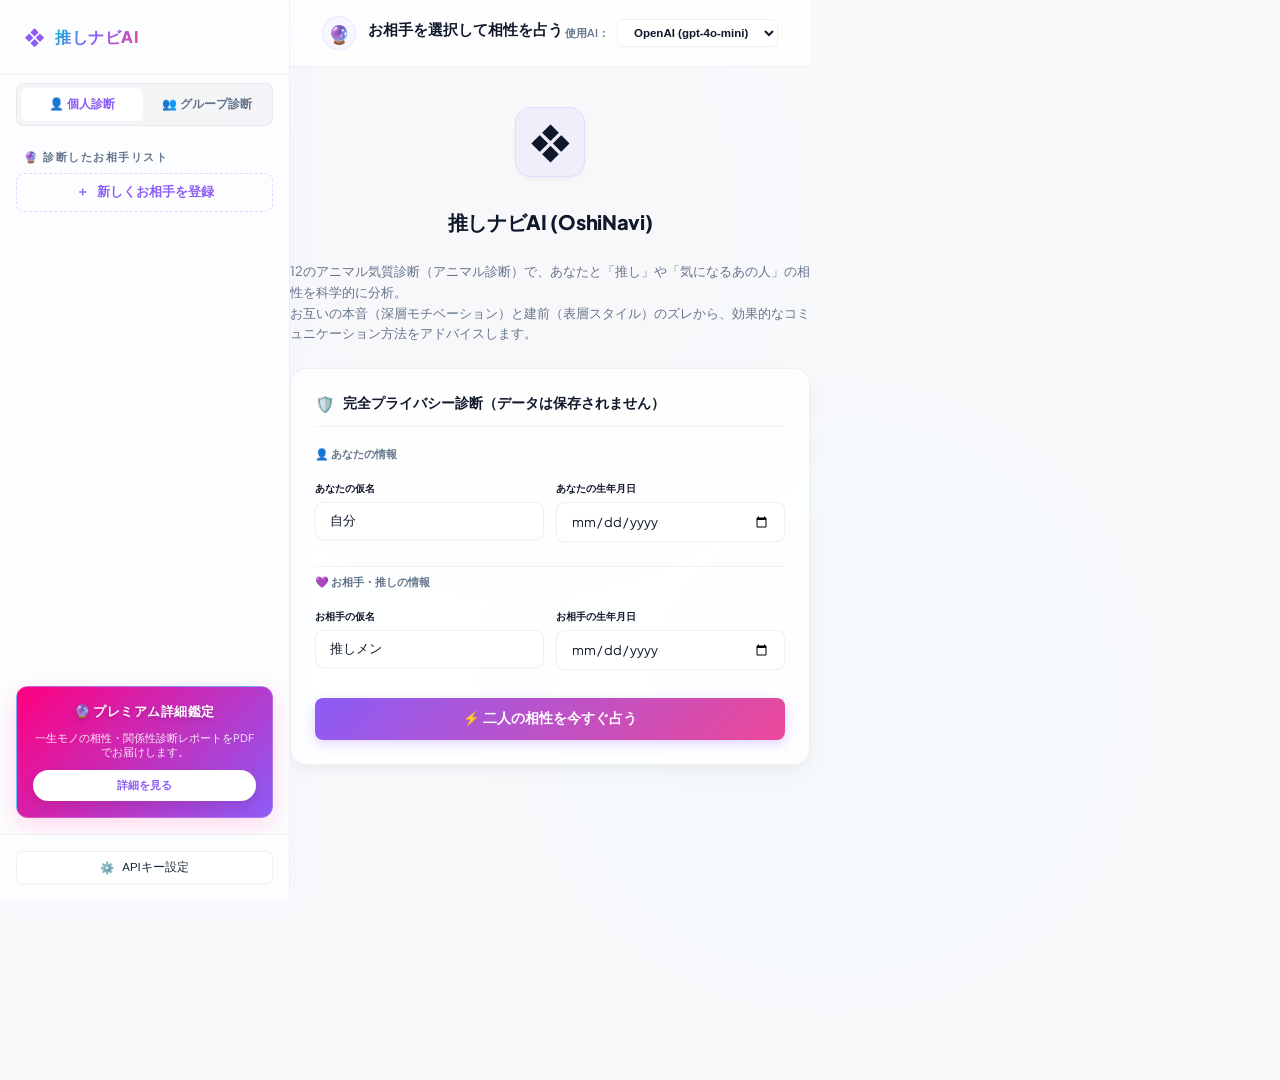
==== commit 9d36a24e: "用語統一: 個性心理学/動物占い → 12のアニマル気質診断/アニマル番号 に置き換え、データ破損箇所を修復" ====
--- a/gas_deploy.html
+++ b/gas_deploy.html
@@ -3,1269 +3,1335 @@
 <head>
   <meta charset="UTF-8">
   <meta name="viewport" content="width=device-width, initial-scale=1.0">
-  <title>個性心理学 動物キャラナビ｜あなたと推しの相性診断</title>
-  <meta name="description" content="生年月日から60種類の動物キャラクターを診断！推しとの相性もわかる個性心理学サイト。アイドルオタクのための推し活ツール。">
-  <link rel="preconnect" href="https://fonts.googleapis.com">
-  <link rel="preconnect" href="https://fonts.gstatic.com" crossorigin>
-  <link href="https://fonts.googleapis.com/css2?family=Noto+Sans+JP:wght@300;400;500;700;900&family=Zen+Maru+Gothic:wght@400;500;700&display=swap" rel="stylesheet">
+  <title>推しナビAI — 12のアニマル気質で占う「推し」との相性診断</title>
+  <!-- プレミアム外部CSSリンク（ローカル開発用） -->
   <style>
 /* ============================================================
-   個性心理学 動物キャラナビ スタイルシート
-   テーマ: 推し活 × プレミアム・ガラスモーフィズム (Rich & Active Aesthetics)
-   ============================================================ */
+ * 推しナビAI (OshiNavi AI)
+ * 超プレミアム・オーロラガラスUIデザインシステム (main.css)
+ * ============================================================ */
+
+/* Google Fonts から最高峰のタイポグラフィフォントをインポート */
+@import url('https://fonts.googleapis.com/css2?family=Plus+Jakarta+Sans:wght@300;400;500;600;700;800&family=Inter:wght@300;400;500;600;700;800&display=swap');
 
 :root {
-  /* カラーパレット */
-  --bg-primary: #0b0f19;
-  --bg-secondary: #131a2e;
-  --text-primary: #f3f4f6;
-  --text-muted: #9ca3af;
-  
-  --primary: #ec4899;
-  --primary-glow: rgba(236, 72, 153, 0.4);
-  --primary-gradient: linear-gradient(135deg, #ec4899, #f43f5e, #d946ef);
-  
-  --secondary: #a78bfa;
-  --secondary-gradient: linear-gradient(135deg, #a78bfa, #8b5cf6, #6366f1);
-  
-  --gold: #fbbf24;
-  --gold-gradient: linear-gradient(135deg, #f59e0b, #fbbf24, #fef08a);
-  
-  --glass-bg: rgba(255, 255, 255, 0.03);
-  --glass-border: rgba(255, 255, 255, 0.08);
-  --glass-glow: rgba(255, 255, 255, 0.02);
-  --glass-pink-bg: rgba(236, 72, 153, 0.05);
-  --glass-pink-border: rgba(236, 72, 153, 0.2);
-
-  --font-family: 'Zen Maru Gothic', 'Noto Sans JP', sans-serif;
-  --transition-smooth: all 0.4s cubic-bezier(0.16, 1, 0.3, 1);
-}
-
-/* 全体リセットと基本設定 */
+  /* 爽やかで透明感のある「オーロラガラス」ハイエンドカラーパレット */
+  --bg-sidebar: rgba(255, 255, 255, 0.65); /* 爽やかな白すりガラス */
+  --bg-main: #f8fafc;          /* 非常に明るいクールスレート */
+  --bg-card: rgba(255, 255, 255, 0.85); /* 半透明フローティングカード */
+  --border-fine: rgba(15, 23, 42, 0.06); /* 空気のように繊細な境界線 */
+  --border-dark: rgba(15, 23, 42, 0.08);
+  
+  --primary: #8b5cf6;          /* エモくて神秘的なアメジストパープル */
+  --primary-hover: #7c3aed;
+  --primary-light: rgba(139, 92, 246, 0.08);
+  --secondary: #06b6d4;        /* 爽やかでクリアなシアンブルー */
+  --accent: #ec4899;           /* 愛らしさを引き立てるサクラピンク */
+  --warning: #f59e0b;          /* ギャップ警告のためのソフトアンバー */
+  
+  --text-main: #0f172a;        /* 濃いスレート (高いコントラスト) */
+  --text-muted: #64748b;       /* 補助スレートグレー */
+  --text-sidebar: #1e293b;     /* 明るいサイドバー用の濃色スレート */
+  --text-sidebar-muted: #64748b;
+  --text-inverse: #ffffff;
+  
+  /* 芸術的なグラデーション */
+  --grad-primary: linear-gradient(135deg, #8b5cf6, #ec4899);
+  --grad-logo: linear-gradient(135deg, #06b6d4, #8b5cf6, #ec4899);
+  --grad-user: linear-gradient(135deg, #3b82f6, #8b5cf6);
+  --grad-premium: linear-gradient(135deg, #ff007f, #8b5cf6, #00f0ff);
+  
+  /* 空気のように柔らかな多層レイヤードシャドウ (Linear風) */
+  --shadow-sm: 0 1px 2px rgba(15, 23, 42, 0.02);
+  --shadow-md: 0 4px 6px -1px rgba(15, 23, 42, 0.03), 0 2px 4px -1px rgba(15, 23, 42, 0.02);
+  --shadow-lg: 0 10px 25px -3px rgba(15, 23, 42, 0.04), 0 4px 12px -2px rgba(15, 23, 42, 0.03);
+  --shadow-floating: 0 20px 40px -15px rgba(139, 92, 246, 0.1), 0 0 0 1px rgba(15, 23, 42, 0.04);
+  
+  --transition-smooth: all 0.2s cubic-bezier(0.16, 1, 0.3, 1);
+  --font-sans: 'Plus Jakarta Sans', 'Inter', system-ui, -apple-system, sans-serif;
+}
+
+/* 全体初期化 */
 * {
   box-sizing: border-box;
   margin: 0;
   padding: 0;
-  scroll-behavior: smooth;
+  -webkit-font-smoothing: antialiased;
 }
 
 body {
-  font-family: var(--font-family);
-  background-color: var(--bg-primary);
-  color: var(--text-primary);
+  font-family: var(--font-sans);
+  background-color: var(--bg-main);
+  color: var(--text-main);
+  height: 100vh;
+  display: flex;
+  overflow: hidden;
+  position: relative;
+}
+
+/* 背景を彩る極上のオーロラ光（ピンク・シアン・パープル） */
+.bg-glow-1, .bg-glow-2 {
+  position: absolute;
+  width: 60vw;
+  height: 60vw;
+  border-radius: 50%;
+  filter: blur(180px);
+  z-index: -1;
+  opacity: 0.22;
+}
+.bg-glow-1 {
+  background: radial-gradient(circle, rgba(236, 72, 153, 0.15) 0%, rgba(255,255,255,0) 70%);
+  top: -20%;
+  left: 10%;
+}
+.bg-glow-2 {
+  background: radial-gradient(circle, rgba(6, 182, 212, 0.12) 0%, rgba(255,255,255,0) 70%);
+  bottom: -20%;
+  right: 5%;
+}
+
+/* ============================================================
+ * 📱 レイアウト構成
+ * ============================================================ */
+
+/* 爽やかな白すりガラス調・サイドバー */
+.sidebar {
+  width: 290px;
+  background-color: var(--bg-sidebar);
+  border-right: 1px solid var(--border-fine);
+  backdrop-filter: blur(24px) saturate(180%);
+  -webkit-backdrop-filter: blur(24px) saturate(180%);
+  display: flex;
+  flex-direction: column;
+  height: 100%;
+  z-index: 10;
+  box-shadow: 4px 0 30px rgba(139, 92, 246, 0.03);
+}
+
+.sidebar-header {
+  padding: 24px;
+  border-bottom: 1px solid var(--border-fine);
+  display: flex;
+  align-items: center;
+  gap: 10px;
+}
+
+.logo-icon {
+  font-size: 20px;
+  display: inline-block;
+  color: #8b5cf6;
+  font-weight: bold;
+}
+
+.logo-title {
+  font-size: 16px;
+  font-weight: 800;
+  letter-spacing: 0.5px;
+  background: var(--grad-logo);
+  -webkit-background-clip: text;
+  -webkit-text-fill-color: transparent;
+}
+
+.sidebar-content {
+  flex: 1;
+  overflow-y: auto;
+  padding: 16px;
+  display: flex;
+  flex-direction: column;
+  gap: 16px;
+}
+
+/* メンバーリスト項目 (エモいミニマルスタイル) */
+.section-title {
+  font-size: 11px;
+  text-transform: uppercase;
+  letter-spacing: 1.5px;
+  color: var(--text-sidebar-muted);
+  font-weight: 700;
+  margin-bottom: 8px;
+  padding-left: 8px;
+}
+
+.member-list {
+  display: flex;
+  flex-direction: column;
+  gap: 4px;
+}
+
+.member-item {
+  display: flex;
+  align-items: center;
+  gap: 12px;
+  padding: 10px 14px;
+  border-radius: 8px;
+  cursor: pointer;
+  background-color: transparent;
+  border: 1px solid transparent;
+  transition: var(--transition-smooth);
+  color: var(--text-sidebar);
+}
+
+.member-item:hover {
+  background-color: rgba(139, 92, 246, 0.04);
+  border-color: rgba(139, 92, 246, 0.02);
+}
+
+.member-item.active {
+  background-color: rgba(139, 92, 246, 0.08);
+  border-color: rgba(139, 92, 246, 0.15);
+  box-shadow: 0 4px 12px rgba(139, 92, 246, 0.04);
+}
+
+.member-avatar {
+  width: 34px;
+  height: 34px;
+  border-radius: 50%;
+  background: rgba(139, 92, 246, 0.05);
+  border: 1px solid rgba(139, 92, 246, 0.1);
+  display: flex;
+  align-items: center;
+  justify-content: center;
+  font-size: 18px;
+  box-shadow: var(--shadow-sm);
+}
+
+.member-info {
+  flex: 1;
+  min-width: 0;
+}
+
+.member-name {
+  font-size: 13.5px;
+  font-weight: 600;
+  margin-bottom: 2px;
+  white-space: nowrap;
+  overflow: hidden;
+  text-overflow: ellipsis;
+  color: var(--text-sidebar);
+}
+
+.member-meta {
+  font-size: 11px;
+  color: var(--text-sidebar-muted);
+  display: flex;
+  gap: 6px;
+}
+
+/* アクションボタン */
+.add-member-btn {
+  display: flex;
+  align-items: center;
+  justify-content: center;
+  gap: 8px;
+  padding: 10px;
+  border-radius: 8px;
+  border: 1px dashed rgba(139, 92, 246, 0.25);
+  background: transparent;
+  color: var(--primary);
+  font-size: 12.5px;
+  font-weight: 600;
+  cursor: pointer;
+  transition: var(--transition-smooth);
+}
+
+.add-member-btn:hover {
+  background: rgba(139, 92, 246, 0.05);
+  border-color: var(--primary);
+}
+
+.sidebar-footer {
+  padding: 16px;
+  border-top: 1px solid var(--border-fine);
+  display: flex;
+  flex-direction: column;
+  gap: 8px;
+}
+
+.footer-btn {
+  width: 100%;
+  display: flex;
+  align-items: center;
+  justify-content: center;
+  gap: 8px;
+  padding: 8px 12px;
+  border-radius: 6px;
+  border: 1px solid var(--border-fine);
+  background: #ffffff;
+  color: var(--text-sidebar);
+  font-size: 11.5px;
+  font-weight: 500;
+  cursor: pointer;
+  transition: var(--transition-smooth);
+  box-shadow: var(--shadow-sm);
+}
+
+}
+
+/* ============================================================
+ * 💬 メインチャットエリア (浮遊カード調ガラスモルフィズム)
+ * ============================================================ */
+.main-area {
+  flex: 1;
+  display: flex;
+  flex-direction: column;
+  height: 100%;
+  position: relative;
+  background-color: var(--bg-main);
+}
+
+/* 極細ボーダーの美しいヘッダー */
+.chat-header {
+  padding: 16px 32px;
+  border-bottom: 1px solid var(--border-fine);
+  display: flex;
+  justify-content: space-between;
+  align-items: center;
+  background-color: rgba(255, 255, 255, 0.8);
+  backdrop-filter: blur(12px);
+  z-index: 5;
+}
+
+.active-member-display {
+  display: flex;
+  align-items: center;
+  gap: 12px;
+}
+
+.active-member-details {
+  display: flex;
+  flex-direction: column;
+}
+
+.active-name {
+  font-size: 14.5px;
+  font-weight: 700;
+  color: var(--text-main);
+  margin-bottom: 3px;
+}
+
+.active-badges {
+  display: flex;
+  gap: 6px;
+}
+
+/* ミニマルで繊細なプレミアムタグ */
+.badge {
+  padding: 2px 8px;
+  border-radius: 4px;
+  font-size: 10px;
+  font-weight: 600;
+  letter-spacing: 0.2px;
+  display: inline-flex;
+  align-items: center;
+}
+
+.badge-essential {
+  background-color: rgba(79, 70, 229, 0.05);
+  color: var(--primary);
+  border: 1px solid rgba(79, 70, 229, 0.12);
+}
+
+.badge-surface {
+  background-color: rgba(14, 165, 233, 0.05);
+  color: #0369a1;
+  border: 1px solid rgba(14, 165, 233, 0.12);
+}
+
+.chat-controls {
+  display: flex;
+  align-items: center;
+  gap: 8px;
+}
+
+.selector-ai {
+  padding: 6px 12px;
+  border-radius: 6px;
+  background: #ffffff;
+  border: 1px solid var(--border-fine);
+  color: var(--text-main);
+  font-weight: 600;
+  font-size: 11.5px;
+  outline: none;
+  cursor: pointer;
+  box-shadow: var(--shadow-sm);
+  transition: var(--transition-smooth);
+}
+
+.selector-ai:hover {
+  border-color: rgba(15, 23, 42, 0.15);
+}
+
+/* チャットメッセージ表示エリア */
+.chat-messages {
+  flex: 1;
+  overflow-y: auto;
+  padding: 32px 48px;
+  display: flex;
+  flex-direction: column;
+  gap: 20px;
+  background-color: var(--bg-main);
+}
+
+/* クイック診断・ウェルカム画面の超美麗化 (フローティングパネル調) */
+.welcome-screen {
+  flex: 1;
+  display: flex;
+  flex-direction: column;
+  align-items: center;
+  justify-content: center;
+  max-width: 520px;
+  margin: 0 auto;
+  gap: 24px;
+  padding: 40px 0;
+}
+
+.welcome-panel {
+  background: var(--bg-card);
+  border: 1px solid var(--border-fine);
+  border-radius: 18px;
+  padding: 32px;
+  text-align: center;
+  box-shadow: var(--shadow-floating);
+  display: flex;
+  flex-direction: column;
+  align-items: center;
+  gap: 16px;
+}
+
+.welcome-icon {
+  font-size: 40px;
+  width: 70px;
+  height: 70px;
+  border-radius: 16px;
+  background: rgba(79, 70, 229, 0.05);
+  border: 1px solid rgba(79, 70, 229, 0.1);
+  display: flex;
+  align-items: center;
+  justify-content: center;
+  box-shadow: var(--shadow-md);
+  margin-bottom: 8px;
+}
+
+.welcome-title {
+  font-size: 20px;
+  font-weight: 800;
+  color: var(--text-main);
+  letter-spacing: -0.3px;
+}
+
+.welcome-desc {
+  font-size: 13px;
+  color: var(--text-muted);
   line-height: 1.6;
-  overflow-x: hidden;
-  position: relative;
-}
-
-/* ✨ 背景アニメーション & パーティクル */
-.particles {
+}
+
+/* クイック一時診断フォームエリア (すりガラス調) */
+.quick-diag-area {
+  width: 100%;
+  background: var(--bg-card);
+  border: 1px solid var(--border-fine);
+  border-radius: 16px;
+  padding: 24px;
+  box-shadow: var(--shadow-lg);
+  display: flex;
+  flex-direction: column;
+  gap: 16px;
+  text-align: left;
+}
+
+.quick-diag-title {
+  font-size: 13.5px;
+  font-weight: 700;
+  color: var(--text-main);
+  display: flex;
+  align-items: center;
+  gap: 8px;
+  border-bottom: 1px solid var(--border-fine);
+  padding-bottom: 12px;
+  margin-bottom: 4px;
+}
+
+.quick-diag-title .shield-icon {
+  color: var(--accent);
+  font-size: 16px;
+}
+
+/* メッセージ吹き出しの極上デザイン */
+.message-row {
+  display: flex;
+  gap: 14px;
+  max-width: 80%;
+}
+
+.message-row.user {
+  align-self: flex-end;
+  flex-direction: row-reverse;
+}
+
+.message-row.ai {
+  align-self: flex-start;
+}
+
+.message-avatar {
+  width: 32px;
+  height: 32px;
+  border-radius: 50%;
+  display: flex;
+  align-items: center;
+  justify-content: center;
+  font-size: 15px;
+  border: 1px solid var(--border-fine);
+  background-color: #ffffff;
+  box-shadow: var(--shadow-sm);
+  flex-shrink: 0;
+}
+
+.message-row.user .message-avatar {
+  background: var(--primary);
+  border-color: var(--primary);
+  color: #ffffff;
+}
+
+.message-row.ai .message-avatar {
+  background: #ffffff;
+  color: var(--text-main);
+}
+
+.message-bubble {
+  padding: 14px 20px;
+  border-radius: 16px;
+  font-size: 13.5px;
+  line-height: 1.65;
+  box-shadow: var(--shadow-md);
+  letter-spacing: 0.1px;
+}
+
+.message-row.user .message-bubble {
+  background: var(--grad-user);
+  color: var(--text-inverse);
+  border-top-right-radius: 2px;
+  box-shadow: 0 4px 15px rgba(79, 70, 229, 0.15);
+}
+
+.message-row.ai .message-bubble {
+  background: #ffffff;
+  color: var(--text-main);
+  border: 1px solid var(--border-fine);
+  border-top-left-radius: 2px;
+}
+
+/* AI回答のMarkdown装飾 (ビジネスレポート調) */
+.message-bubble h3 {
+  font-size: 13.5px;
+  font-weight: 800;
+  margin: 18px 0 8px 0;
+  color: var(--primary);
+  border-left: 3px solid var(--primary);
+  padding-left: 8px;
+  letter-spacing: -0.2px;
+}
+
+.message-bubble h3:first-child {
+  margin-top: 0;
+}
+
+.message-bubble p {
+  margin-bottom: 8px;
+}
+.message-bubble ul {
+  padding-left: 20px;
+  margin-bottom: 8px;
+}
+.message-bubble li {
+  margin-bottom: 4px;
+}
+.message-bubble blockquote {
+  background: var(--bg-main);
+  border-left: 3px solid var(--secondary);
+  padding: 12px 16px;
+  margin: 12px 0;
+  border-radius: 6px;
+  color: var(--text-main);
+  font-weight: 500;
+  font-size: 13px;
+  box-shadow: var(--shadow-sm);
+}
+
+/* チャット入力フォーム (Framer風フローティング) */
+.chat-input-area {
+  padding: 20px 32px 32px 32px;
+  background-color: var(--bg-main);
+}
+
+.input-container {
+  display: flex;
+  background: #ffffff;
+  border: 1px solid var(--border-fine);
+  border-radius: 14px;
+  padding: 6px 8px 6px 18px;
+  align-items: center;
+  gap: 12px;
+  box-shadow: var(--shadow-lg);
+  transition: var(--transition-smooth);
+}
+
+.input-container:focus-within {
+  border-color: rgba(79, 70, 229, 0.4);
+  box-shadow: 0 0 0 4px rgba(79, 70, 229, 0.08), var(--shadow-lg);
+}
+
+.chat-input {
+  flex: 1;
+  background: transparent;
+  border: none;
+  color: var(--text-main);
+  font-family: var(--font-sans);
+  font-size: 13.5px;
+  padding: 10px 0;
+  outline: none;
+}
+
+.chat-input::placeholder {
+  color: var(--text-muted);
+}
+
+.send-btn {
+  width: 36px;
+  height: 36px;
+  border-radius: 10px;
+  background: var(--primary);
+  border: none;
+  color: #ffffff;
+  cursor: pointer;
+  display: flex;
+  align-items: center;
+  justify-content: center;
+  transition: var(--transition-smooth);
+  box-shadow: 0 2px 6px rgba(79, 70, 229, 0.2);
+}
+
+.send-btn:hover {
+  background: var(--primary-hover);
+  transform: translateY(-1px);
+}
+
+.send-btn:disabled {
+  background: var(--bg-main);
+  color: var(--text-muted);
+  cursor: not-allowed;
+  transform: none;
+  box-shadow: none;
+}
+
+/* ============================================================
+ * ⚙️ 設定 / モーダルウインドウ (Linear風超高級パネル)
+ * ============================================================ */
+.modal {
   position: fixed;
   top: 0;
   left: 0;
   width: 100%;
   height: 100%;
+  background: rgba(9, 13, 22, 0.35); /* シックな遮蔽 */
+  backdrop-filter: blur(8px);
+  display: flex;
+  align-items: center;
+  justify-content: center;
+  z-index: 100;
+  opacity: 0;
   pointer-events: none;
-  z-index: 0;
-  background: 
-    radial-gradient(circle at 10% 20%, rgba(139, 92, 246, 0.15) 0%, transparent 40%),
-    radial-gradient(circle at 90% 80%, rgba(236, 72, 153, 0.15) 0%, transparent 40%);
-}
-
-.particles::after {
-  content: "";
-  position: absolute;
-  top: 0; left: 0; width: 100%; height: 100%;
-  background-image: radial-gradient(rgba(255, 255, 255, 0.15) 1px, transparent 1px);
-  background-size: 40px 40px;
-  opacity: 0.3;
-}
-
-/* コンテナ */
-.container {
-  width: 100%;
-  max-width: 1100px;
-  margin: 0 auto;
-  padding: 0 24px;
-  position: relative;
-  z-index: 1;
-}
-
-/* ヘッダー */
-.site-header {
-  position: fixed;
-  top: 0;
-  left: 0;
-  width: 100%;
-  z-index: 100;
-  background: rgba(11, 15, 25, 0.7);
-  backdrop-filter: blur(12px);
-  border-bottom: 1px solid var(--glass-border);
-}
-
-.header-inner {
-  max-width: 1200px;
-  margin: 0 auto;
-  padding: 16px 24px;
+  transition: var(--transition-smooth);
+}
+
+.modal.active {
+  opacity: 1;
+  pointer-events: auto;
+}
+
+.modal-content {
+  background: #ffffff;
+  border: 1px solid var(--border-fine);
+  border-radius: 16px;
+  width: 460px;
+  max-width: 90%;
+  box-shadow: 0 30px 60px -15px rgba(9, 13, 22, 0.25), 0 0 0 1px rgba(9, 13, 22, 0.05);
+  display: flex;
+  flex-direction: column;
+  overflow: hidden;
+  transform: scale(0.96);
+  transition: var(--transition-smooth);
+}
+
+.modal.active .modal-content {
+  transform: scale(1);
+}
+
+.modal-header {
+  padding: 18px 24px;
+  border-bottom: 1px solid var(--border-fine);
   display: flex;
   justify-content: space-between;
   align-items: center;
-}
-
-.logo {
+  background-color: #fafbfc;
+}
+
+.modal-title {
+  font-size: 14px;
+  font-weight: 800;
+  color: var(--text-main);
+  letter-spacing: -0.2px;
+}
+
+.close-btn {
+  background: transparent;
+  border: none;
+  color: var(--text-muted);
+  font-size: 18px;
+  cursor: pointer;
+  transition: var(--transition-smooth);
+  width: 24px;
+  height: 24px;
   display: flex;
   align-items: center;
-  gap: 8px;
-  font-weight: 900;
-  font-size: 1.25rem;
-  letter-spacing: 0.05em;
-  background: var(--primary-gradient);
-  -webkit-background-clip: text;
-  -webkit-text-fill-color: transparent;
-}
-
-.logo-icon {
-  -webkit-text-fill-color: initial;
-}
-
-.header-nav {
-  display: flex;
-  gap: 20px;
-}
-
-.nav-link {
-  color: var(--text-muted);
-  text-decoration: none;
-  font-size: 0.9rem;
+  justify-content: center;
+  border-radius: 50%;
+}
+
+.close-btn:hover {
+  background-color: rgba(15, 23, 42, 0.05);
+  color: var(--text-main);
+}
+
+.modal-body {
+  padding: 24px;
+  overflow-y: auto;
+  max-height: 70vh;
+  display: flex;
+  flex-direction: column;
+  gap: 16px;
+}
+
+.form-group {
+  display: flex;
+  flex-direction: column;
+  gap: 6px;
+}
+
+.form-label {
+  font-size: 12.5px;
+  font-weight: 700;
+  color: var(--text-main);
+  display: flex;
+  justify-content: space-between;
+  align-items: center;
+}
+
+.form-input {
+  width: 100%;
+  padding: 10px 14px;
+  border-radius: 8px;
+  background: #ffffff;
+  border: 1px solid var(--border-fine);
+  color: var(--text-main);
+  font-family: var(--font-sans);
+  font-size: 13px;
+  outline: none;
+  box-shadow: var(--shadow-sm);
+  transition: var(--transition-smooth);
+}
+
+.form-input:focus {
+  border-color: rgba(79, 70, 229, 0.4);
+  box-shadow: 0 0 0 3px rgba(79, 70, 229, 0.08), var(--shadow-sm);
+}
+
+.form-row {
+  display: flex;
+  gap: 12px;
+}
+
+.form-submit-btn {
+  margin-top: 8px;
+  padding: 12px;
+  border-radius: 8px;
+  border: none;
+  background: var(--primary);
+  color: #ffffff;
+  font-weight: 700;
+  font-size: 13.5px;
+  cursor: pointer;
+  box-shadow: 0 4px 10px rgba(79, 70, 229, 0.2);
+  transition: var(--transition-smooth);
+}
+
+.form-submit-btn:hover {
+  background: var(--primary-hover);
+  transform: translateY(-1px);
+}
+
+/* ローディングスピナー */
+.spinner {
+  width: 16px;
+  height: 16px;
+  border: 2px solid rgba(255, 255, 255, 0.3);
+  border-radius: 50%;
+  border-top-color: #fff;
+  animation: spin 0.8s infinite linear;
+}
+
+@keyframes spin {
+  100% { transform: rotate(360deg); }
+}
+
+/* スクロールバー装飾 */
+::-webkit-scrollbar {
+  width: 6px;
+}
+::-webkit-scrollbar-track {
+  background: transparent;
+}
+::-webkit-scrollbar-thumb {
+  background: rgba(15, 23, 42, 0.08);
+  border-radius: 3px;
+}
+::-webkit-scrollbar-thumb:hover {
+  background: rgba(15, 23, 42, 0.18);
+}
+
+/* 完全プライバシー保護バナー（SaaSスタイル） */
+.privacy-shield-banner {
+  display: flex;
+  align-items: flex-start;
+  gap: 12px;
+  padding: 12px 16px;
+  background: rgba(16, 185, 129, 0.04);
+  border: 1px solid rgba(16, 185, 129, 0.15);
+  border-radius: 8px;
+  color: #065f46;
+  font-size: 11.5px;
+  line-height: 1.5;
+}
+
+.privacy-shield-banner .shield-icon {
+  font-size: 16px;
+  line-height: 1;
+}
+
+.privacy-shield-banner .shield-text {
   font-weight: 500;
-  transition: var(--transition-smooth);
-  position: relative;
-  padding: 4px 0;
-}
-
-.nav-link::after {
-  content: "";
-  position: absolute;
-  bottom: 0;
-  left: 50%;
-  width: 0;
-  height: 2px;
-  background: var(--primary-gradient);
-  transition: var(--transition-smooth);
-  transform: translateX(-50%);
-}
-
-.nav-link:hover {
-  color: var(--text-primary);
-}
-
-.nav-link:hover::after {
-  width: 100%;
-}
-
-/* ヒーローセクション */
-.hero {
-  min-height: 100vh;
+}
+
+/* 🔮 プレミアム購入導線 (オーロラ調エモデザイン) */
+.premium-banner {
+  background: var(--grad-premium);
+  background-size: 200% 200%;
+  animation: aurora-glow 6s ease infinite;
+  border-radius: 12px;
+  padding: 16px;
+  color: #ffffff;
+  text-align: center;
+  box-shadow: 0 8px 24px rgba(255, 0, 127, 0.15);
+  border: 1px solid rgba(255, 255, 255, 0.2);
+  margin-top: 12px;
   display: flex;
   flex-direction: column;
-  justify-content: center;
-  align-items: center;
-  text-align: center;
-  padding-top: 100px;
-  padding-bottom: 60px;
-  position: relative;
-  z-index: 1;
-}
-
-.hero-content {
-  max-width: 800px;
-  padding: 0 24px;
-}
-
-.hero-badge {
-  display: inline-flex;
-  align-items: center;
-  padding: 8px 16px;
-  background: rgba(236, 72, 153, 0.1);
-  border: 1px solid rgba(236, 72, 153, 0.3);
-  border-radius: 9999px;
-  color: var(--primary);
-  font-weight: 700;
-  font-size: 0.9rem;
-  margin-bottom: 24px;
-  box-shadow: 0 0 20px rgba(236, 72, 153, 0.1);
-}
-
-.hero-title {
-  font-size: clamp(2.5rem, 6vw, 4.5rem);
-  font-weight: 900;
-  line-height: 1.2;
-  margin-bottom: 24px;
-  letter-spacing: -0.02em;
-}
-
-.gradient-text {
-  background: var(--primary-gradient);
-  -webkit-background-clip: text;
-  -webkit-text-fill-color: transparent;
-  text-shadow: 0 0 40px rgba(236, 72, 153, 0.2);
-}
-
-.hero-subtitle {
-  color: var(--text-muted);
-  font-size: clamp(1rem, 2.5vw, 1.25rem);
-  margin-bottom: 40px;
-  max-width: 600px;
-  margin-left: auto;
-  margin-right: auto;
-}
-
-.hero-animals {
-  display: flex;
-  justify-content: center;
-  gap: 16px;
-  margin-bottom: 48px;
-}
-
-.hero-animal {
-  font-size: clamp(2rem, 5vw, 3rem);
-  display: inline-block;
-}
-
-.floating {
-  animation: floating 3s ease-in-out infinite;
-  animation-delay: var(--delay);
-}
-
-@keyframes floating {
-  0%, 100% { transform: translateY(0) scale(1); }
-  50% { transform: translateY(-15px) scale(1.08); }
-}
-
-.hero-btn {
-  display: inline-flex;
-  align-items: center;
-  padding: 18px 40px;
-  background: var(--primary-gradient);
-  border: none;
-  border-radius: 9999px;
-  color: #fff;
-  font-weight: 700;
-  font-size: 1.1rem;
-  text-decoration: none;
-  box-shadow: 0 10px 30px rgba(236, 72, 153, 0.4);
-  transition: var(--transition-smooth);
+  gap: 10px;
   position: relative;
   overflow: hidden;
 }
 
-.hero-btn::before {
-  content: "";
-  position: absolute;
-  top: 0; left: -100%; width: 100%; height: 100%;
-  background: linear-gradient(90deg, transparent, rgba(255, 255, 255, 0.2), transparent);
-  transition: 0.5s;
-}
-
-.hero-btn:hover {
-  transform: translateY(-4px) scale(1.02);
-  box-shadow: 0 15px 40px rgba(236, 72, 153, 0.6);
-}
-
-.hero-btn:hover::before {
-  left: 100%;
-}
-
-.hero-scroll {
-  position: absolute;
-  bottom: 40px;
-  display: flex;
-  flex-direction: column;
-  align-items: center;
-  gap: 8px;
-  color: var(--text-muted);
-  font-size: 0.8rem;
-  letter-spacing: 0.1em;
-}
-
-.scroll-arrow {
-  width: 1px;
-  height: 40px;
-  background: linear-gradient(to bottom, var(--text-muted), transparent);
-  position: relative;
-  overflow: hidden;
-}
-
-.scroll-arrow::after {
-  content: "";
-  position: absolute;
-  top: 0; left: 0; width: 100%; height: 100%;
-  background: #fff;
-  animation: scrollDown 2s infinite ease-in-out;
-}
-
-@keyframes scrollDown {
-  0% { transform: translateY(-100%); }
-  80%, 100% { transform: translateY(100%); }
-}
-
-/* セクション共通 */
-.section {
-  padding: 100px 0;
-  position: relative;
-  z-index: 1;
-}
-
-.section-header {
-  text-align: center;
-  margin-bottom: 60px;
-}
-
-.section-badge {
-  display: inline-block;
-  padding: 6px 12px;
-  background: rgba(167, 139, 250, 0.1);
-  border: 1px solid rgba(167, 139, 250, 0.3);
-  border-radius: 9999px;
-  color: var(--secondary);
-  font-weight: 700;
-  font-size: 0.8rem;
-  margin-bottom: 16px;
-  letter-spacing: 0.05em;
-}
-
-.section-badge.pink {
-  background: rgba(236, 72, 153, 0.1);
-  border-color: rgba(236, 72, 153, 0.3);
-  color: var(--primary);
-}
-
-.section-badge.purple {
-  background: rgba(167, 139, 250, 0.1);
-  border-color: rgba(167, 139, 250, 0.3);
-  color: var(--secondary);
-}
-
-.section-title {
-  font-size: clamp(2rem, 4vw, 2.75rem);
-  font-weight: 900;
-  margin-bottom: 12px;
-  background: linear-gradient(135deg, #fff, #9ca3af);
-  -webkit-background-clip: text;
-  -webkit-text-fill-color: transparent;
-}
-
-.section-desc {
-  color: var(--text-muted);
-  font-size: 1.05rem;
-}
-
-/* ガラスモーフィズムカード */
-.glass-card {
-  background: var(--glass-bg);
-  backdrop-filter: blur(16px);
-  border: 1px solid var(--glass-border);
-  border-radius: 24px;
-  padding: 40px;
-  max-width: 650px;
-  margin: 0 auto 40px auto;
-  box-shadow: 0 20px 50px rgba(0, 0, 0, 0.3);
-  transition: var(--transition-smooth);
-}
-
-.glass-card:hover {
-  border-color: rgba(255, 255, 255, 0.15);
-  box-shadow: 0 25px 60px rgba(0, 0, 0, 0.4), 0 0 30px rgba(255, 255, 255, 0.02);
-}
-
-.pink-card {
-  background: var(--glass-pink-bg);
-  border-color: var(--glass-pink-border);
-}
-
-.pink-card:hover {
-  border-color: rgba(236, 72, 153, 0.4);
-  box-shadow: 0 25px 60px rgba(0, 0, 0, 0.4), 0 0 35px rgba(236, 72, 153, 0.05);
-}
-
-/* フォーム要素 */
-.form-group {
-  margin-bottom: 30px;
-}
-
-.form-label {
-  display: block;
-  font-weight: 700;
-  font-size: 1rem;
-  margin-bottom: 12px;
-  color: #fff;
-}
-
-.date-inputs {
-  display: grid;
-  grid-template-columns: repeat(3, 1fr);
-  gap: 16px;
-}
-
-.date-field {
-  display: flex;
-  align-items: center;
-  background: rgba(0, 0, 0, 0.2);
-  border: 1px solid var(--glass-border);
-  border-radius: 12px;
-  padding: 0 16px;
-  transition: var(--transition-smooth);
-}
-
-.date-field:focus-within {
-  border-color: var(--primary);
-  box-shadow: 0 0 15px rgba(236, 72, 153, 0.2);
-}
-
-.date-input, .text-input {
-  width: 100%;
-  background: transparent;
+@keyframes aurora-glow {
+  0% { background-position: 0% 50%; }
+  50% { background-position: 100% 50%; }
+  100% { background-position: 0% 50%; }
+}
+
+.premium-banner-title {
+  font-size: 13px;
+  font-weight: 800;
+  letter-spacing: 0.5px;
+  text-shadow: 0 2px 4px rgba(0, 0, 0, 0.2);
+}
+
+.premium-banner-desc {
+  font-size: 10.5px;
+  opacity: 0.9;
+  line-height: 1.4;
+}
+
+.premium-btn {
+  background: #ffffff;
+  color: #8b5cf6;
   border: none;
-  color: #fff;
-  font-family: var(--font-family);
-  font-size: 1.1rem;
-  font-weight: 700;
-  padding: 16px 0;
-  outline: none;
-}
-
-.text-input {
-  background: rgba(0, 0, 0, 0.2);
-  border: 1px solid var(--glass-border);
-  border-radius: 12px;
-  padding: 16px 20px;
-  transition: var(--transition-smooth);
-}
-
-.text-input:focus {
-  border-color: var(--primary);
-  box-shadow: 0 0 15px rgba(236, 72, 153, 0.2);
-}
-
-/* Chrome, Safari, Edge, Opera のスピンボタンを非表示にする */
-.date-input::-webkit-outer-spin-button,
-.date-input::-webkit-inner-spin-button {
-  -webkit-appearance: none;
-  margin: 0;
-}
-
-/* Firefox のスピンボタンを非表示にする */
-.date-input[type=number] {
-  -moz-appearance: textfield;
-}
-
-.date-unit {
-  color: var(--text-muted);
-  font-size: 0.9rem;
-  font-weight: 700;
-  margin-left: 8px;
-}
-
-/* 診断ボタン */
-.diagnose-btn {
-  display: flex;
-  align-items: center;
-  justify-content: center;
-  gap: 10px;
-  width: 100%;
-  padding: 18px;
-  background: var(--primary-gradient);
-  border: none;
-  border-radius: 16px;
-  color: #fff;
-  font-family: var(--font-family);
-  font-size: 1.1rem;
+  padding: 8px 16px;
+  border-radius: 20px;
+  font-size: 11px;
   font-weight: 700;
   cursor: pointer;
   transition: var(--transition-smooth);
-  box-shadow: 0 8px 25px rgba(236, 72, 153, 0.3);
-}
-
-.diagnose-btn:hover {
-  transform: translateY(-2px);
-  box-shadow: 0 12px 30px rgba(236, 72, 153, 0.5);
-}
-
-.diagnose-btn.pink-btn {
-  background: linear-gradient(135deg, #ec4899, #f43f5e);
-  box-shadow: 0 8px 25px rgba(236, 72, 153, 0.3);
-}
-
-.diagnose-btn.pink-btn:hover {
-  box-shadow: 0 12px 30px rgba(236, 72, 153, 0.5);
-}
-
-/* 結果表示エリア */
-.result-area {
-  margin-top: 40px;
-  animation: fadeInUp 0.6s cubic-bezier(0.16, 1, 0.3, 1) forwards;
-}
-
-@keyframes fadeInUp {
-  from { opacity: 0; transform: translateY(30px); }
-  to { opacity: 1; transform: translateY(0); }
-}
-
-/* Threadsのまとめ画像をインスパイアした結果カード */
-.result-card {
-  background: #fbf7f0; /* Threads画像のような暖かみのあるプレミアムな白ベージュ */
-  color: #3e2723;      /* ディープブラウン */
-  border-radius: 28px;
-  padding: 40px;
-  max-width: 600px;
-  margin: 0 auto;
-  box-shadow: 0 30px 70px rgba(0, 0, 0, 0.4), 0 0 0 12px rgba(251, 247, 240, 0.05);
-  position: relative;
-  overflow: hidden;
-  border: 1px solid #efebe9;
-  text-align: center;
-}
-
-/* 装飾的な背景 */
-.result-card::before {
-  content: "★ ★ ★";
-  position: absolute;
-  top: 15px;
-  left: 50%;
-  transform: translateX(-50%);
-  color: #d7ccc8;
-  font-size: 0.8rem;
-  letter-spacing: 0.5em;
-}
-
-.oshi-result-card {
-  margin-bottom: 24px;
-}
-
-.oshi-label {
+  box-shadow: 0 4px 12px rgba(0, 0, 0, 0.1);
+  text-decoration: none;
   display: inline-block;
-  background: #f48fb1;
-  color: #fff;
-  padding: 4px 16px;
-  border-radius: 9999px;
-  font-size: 0.85rem;
+}
+
+.premium-btn:hover {
+  transform: translateY(-1px);
+  box-shadow: 0 6px 16px rgba(0, 0, 0, 0.15), 0 0 0 3px rgba(255, 255, 255, 0.3);
+  color: #7c3aed;
+}
+
+/* チャット用フローティング購入カード */
+.purchase-card {
+  background: rgba(255, 255, 255, 0.9);
+  border: 1px dashed rgba(139, 92, 246, 0.3);
+  border-radius: 12px;
+  padding: 16px;
+  margin: 12px 0;
+  box-shadow: var(--shadow-md);
+  display: flex;
+  flex-direction: column;
+  gap: 12px;
+  border-left: 4px solid #8b5cf6;
+}
+
+.purchase-card-title {
   font-weight: 700;
-  margin-bottom: 16px;
-  box-shadow: 0 4px 10px rgba(244, 143, 177, 0.3);
-}
-
-.result-header {
-  display: flex;
-  justify-content: space-between;
+  font-size: 13.5px;
+  color: #1e293b;
+  display: flex;
   align-items: center;
-  margin-bottom: 20px;
-}
-
-.char-number {
-  background: #3e2723;
-  color: #fff;
-  font-size: 1.1rem;
-  font-weight: 900;
-  padding: 4px 14px;
+  gap: 6px;
+}
+
+.purchase-card-desc {
+  font-size: 12px;
+  color: var(--text-muted);
+  line-height: 1.5;
+}
+
+.purchase-card-btn {
+  align-self: flex-start;
+  background: var(--grad-premium);
+  background-size: 200% 200%;
+  animation: aurora-glow 6s ease infinite;
+  color: #ffffff;
+  border: none;
+  padding: 8px 16px;
+  border-radius: 6px;
+  font-size: 11.5px;
+  font-weight: 700;
+  text-decoration: none;
+  box-shadow: 0 4px 10px rgba(255, 0, 127, 0.2);
+  transition: var(--transition-smooth);
+}
+
+.purchase-card-btn:hover {
+  transform: translateY(-1px);
+  box-shadow: 0 6px 14px rgba(255, 0, 127, 0.3);
+}
+
+/* ============================================================
+ * 👥 グループ診断機能用追加スタイル
+ * ============================================================ */
+
+.sidebar-tabs {
+  display: flex;
+  padding: 4px;
+  background: rgba(15, 23, 42, 0.03);
   border-radius: 8px;
-}
-
-.char-group-badge {
-  background: #d7ccc8;
-  color: #3e2723;
-  font-size: 0.85rem;
-  font-weight: 700;
-  padding: 4px 12px;
-  border-radius: 9999px;
-  border: 1px solid #bcaaa4;
-}
-
-.char-animal-icon {
-  font-size: 5rem;
-  margin: 10px 0;
-  filter: drop-shadow(0 8px 12px rgba(0,0,0,0.1));
-  animation: heartBeat 2s infinite ease-in-out;
-}
-
-@keyframes heartBeat {
-  0%, 100% { transform: scale(1); }
-  50% { transform: scale(1.08); }
-}
-
-.char-name {
-  font-size: 1.85rem;
-  font-weight: 900;
-  color: #3e2723;
-  margin-bottom: 4px;
-  letter-spacing: -0.02em;
-}
-
-.char-animal-name {
-  font-size: 1.15rem;
-  font-weight: 700;
-  color: #795548;
-  margin-bottom: 8px;
-}
-
-.char-spell {
-  display: inline-block;
-  background: #efebe9;
-  padding: 2px 10px;
-  font-size: 0.8rem;
-  color: #8d6e63;
-  border-radius: 4px;
-  margin-bottom: 16px;
-}
-
-.char-keyword {
-  font-size: 1.1rem;
-  font-weight: 700;
-  color: #d84315;
-  background: #fbe9e7;
-  padding: 12px 20px;
-  border-radius: 12px;
-  margin-bottom: 30px;
-  border: 1px dashed #ffab91;
-  display: inline-block;
-}
-
-.char-details {
-  text-align: left;
-  display: flex;
-  flex-direction: column;
-  gap: 20px;
-  border-top: 1px dashed #d7ccc8;
-  padding-top: 24px;
-}
-
-.detail-item {
-  display: flex;
-  gap: 14px;
-  align-items: flex-start;
-}
-
-.detail-icon {
-  font-size: 1.35rem;
-  background: #efebe9;
-  width: 38px;
-  height: 38px;
+  margin: 8px 16px;
+  gap: 4px;
+  border: 1px solid var(--border-fine);
+}
+
+.tab-btn {
+  flex: 1;
+  border: none;
+  background: transparent;
+  padding: 8px 10px;
+  font-size: 12px;
+  font-weight: 600;
+  color: var(--text-sidebar-muted);
+  border-radius: 6px;
+  cursor: pointer;
+  transition: var(--transition-smooth);
   display: flex;
   align-items: center;
   justify-content: center;
-  border-radius: 50%;
-  flex-shrink: 0;
-}
-
-.detail-label {
-  font-size: 0.8rem;
-  font-weight: 700;
-  color: #8d6e63;
-  margin-bottom: 2px;
-  text-transform: uppercase;
-  letter-spacing: 0.05em;
-}
-
-.detail-text {
-  font-size: 0.95rem;
-  color: #4e342e;
-  font-weight: 500;
-}
-
-/* 相性カード */
-.compatibility-card {
-  background: linear-gradient(180deg, #fffcf9 0%, #fff5eb 100%);
-  color: #3e2723;
-  border-radius: 28px;
-  padding: 40px;
-  max-width: 600px;
-  margin: 30px auto 0 auto;
-  box-shadow: 0 30px 70px rgba(0, 0, 0, 0.4);
-  text-align: center;
-  border: 2px solid #ffe0b2;
-}
-
-.compat-title {
-  font-size: 1.4rem;
-  font-weight: 900;
-  color: #e65100;
-  margin-bottom: 24px;
-}
-
-.compat-groups {
-  display: flex;
-  justify-content: center;
-  align-items: center;
-  gap: 24px;
-  margin-bottom: 30px;
-}
-
-.compat-group-item {
-  background: #efebe9;
-  padding: 12px 20px;
-  border-radius: 16px;
-  font-weight: 700;
-  font-size: 0.95rem;
-  border: 1px solid #d7ccc8;
-}
-
-.compat-vs {
-  font-size: 1.1rem;
-  font-weight: 900;
-  color: #ff8f00;
-  background: #fff3e0;
-  width: 36px;
-  height: 36px;
+  gap: 4px;
+}
+
+.tab-btn.active {
+  background: #ffffff;
+  color: var(--primary);
+  box-shadow: var(--shadow-sm);
+}
+
+.tab-btn:hover:not(.active) {
+  color: var(--text-sidebar);
+  background: rgba(255, 255, 255, 0.3);
+}
+
+.sidebar-section {
+  display: none;
+  flex-direction: column;
+  flex: 1;
+  overflow: hidden;
+}
+
+.sidebar-section.active {
+  display: flex;
+}
+
+/* グループ追加モーダル内のメンバー追加行 */
+.group-member-row {
+  display: flex;
+  gap: 8px;
+  align-items: flex-end;
+  background: rgba(15, 23, 42, 0.02);
+  padding: 10px;
+  border-radius: 8px;
+  border: 1px solid var(--border-fine);
+  margin-bottom: 8px;
+  animation: fadeIn 0.25s cubic-bezier(0.16, 1, 0.3, 1) forwards;
+}
+
+@keyframes fadeIn {
+  from { opacity: 0; transform: translateY(6px); }
+  to { opacity: 1; transform: translateY(0); }
+}
+
+.remove-member-row-btn {
+  background: rgba(239, 68, 68, 0.08);
+  color: #ef4444;
+  border: 1px solid rgba(239, 68, 68, 0.15);
+  border-radius: 6px;
+  width: 32px;
+  height: 32px;
+  cursor: pointer;
   display: flex;
   align-items: center;
   justify-content: center;
-  border-radius: 50%;
-  border: 1.5px solid #ffe0b2;
-}
-
-.compat-score-area {
-  margin-bottom: 24px;
-}
-
-.compat-score {
-  font-size: 4rem;
-  font-weight: 900;
-  color: #e65100;
-  line-height: 1;
-}
-
-.compat-label {
-  display: inline-block;
-  background: #e65100;
-  color: #fff;
-  padding: 4px 16px;
-  border-radius: 9999px;
-  font-weight: 700;
-  font-size: 0.9rem;
-  margin-top: 8px;
-  box-shadow: 0 4px 12px rgba(230, 81, 0, 0.2);
-}
-
-.compat-desc {
-  font-size: 1.05rem;
-  font-weight: 700;
-  margin-bottom: 24px;
-  color: #5d4037;
-}
-
-.compat-tip {
-  background: #fff8e1;
-  border-left: 4px solid #ffb300;
-  padding: 16px 20px;
-  border-radius: 0 12px 12px 0;
-  text-align: left;
-  font-size: 0.95rem;
-  color: #5d4037;
-  margin-bottom: 30px;
-  line-height: 1.5;
-}
-
-.compat-tip strong {
-  display: block;
-  color: #b78103;
-  margin-bottom: 4px;
-}
-
-/* シェアボタン */
-.share-btn {
-  display: inline-flex;
-  align-items: center;
-  gap: 8px;
-  background: #3e2723;
-  color: #fff;
-  border: none;
-  padding: 14px 28px;
-  border-radius: 12px;
-  font-family: var(--font-family);
-  font-weight: 700;
-  font-size: 0.95rem;
-  cursor: pointer;
   transition: var(--transition-smooth);
-  margin-top: 10px;
-  box-shadow: 0 6px 20px rgba(62, 39, 35, 0.25);
-}
-
-.share-btn:hover {
-  transform: translateY(-2px);
-  background: #4e342e;
-  box-shadow: 0 10px 25px rgba(62, 39, 35, 0.4);
-}
-
-/* ---- 12キャラ一覧セクション ---- */
-.group-filter {
-  display: flex;
-  justify-content: center;
+  flex-shrink: 0;
+}
+
+.remove-member-row-btn:hover {
+  background: #ef4444;
+  color: #ffffff;
+}
+
+/* アクティブなバッジエリアの表示微調整 */
+.active-badges {
+  display: flex;
   flex-wrap: wrap;
-  gap: 12px;
-  margin-bottom: 40px;
-}
-
-.filter-btn {
-  background: var(--glass-bg);
-  border: 1px solid var(--glass-border);
-  color: var(--text-muted);
-  padding: 12px 24px;
-  border-radius: 9999px;
-  font-family: var(--font-family);
-  font-weight: 700;
-  font-size: 0.9rem;
-  cursor: pointer;
-  transition: var(--transition-smooth);
-}
-
-.filter-btn:hover, .filter-btn.active {
-  background: #fff;
-  color: #0b0f19;
-  border-color: #fff;
-  box-shadow: 0 10px 25px rgba(255, 255, 255, 0.1);
-  transform: translateY(-2px);
-}
-
-.filter-btn.moon.active {
-  background: var(--secondary-gradient);
-  color: #fff;
-  border-color: transparent;
-  box-shadow: 0 10px 25px rgba(167, 139, 250, 0.3);
-}
-
-.filter-btn.earth.active {
-  background: linear-gradient(135deg, #10b981, #059669);
-  color: #fff;
-  border-color: transparent;
-  box-shadow: 0 10px 25px rgba(16, 185, 129, 0.3);
-}
-
-.filter-btn.sun.active {
-  background: var(--gold-gradient);
-  color: #3e2723;
-  border-color: transparent;
-  box-shadow: 0 10px 25px rgba(251, 191, 36, 0.3);
-}
-
-/* キャラグリッド */
-.animals-grid {
-  display: grid;
-  grid-template-columns: repeat(auto-fill, minmax(280px, 1fr));
-  gap: 24px;
-}
-
-.animal-card {
-  background: var(--glass-bg);
-  backdrop-filter: blur(12px);
-  border: 1px solid var(--glass-border);
-  border-radius: 20px;
-  padding: 30px;
-  text-align: center;
-  transition: var(--transition-smooth);
-  cursor: pointer;
-  position: relative;
-  overflow: hidden;
-}
-
-.animal-card::after {
-  content: "";
-  position: absolute;
-  top: 0; left: 0; width: 100%; height: 6px;
-  background: var(--border-color, var(--glass-border));
-}
-
-.animal-card:hover {
-  transform: translateY(-8px);
-  border-color: var(--border-color, rgba(255, 255, 255, 0.2));
-  box-shadow: 0 20px 40px rgba(0,0,0,0.3);
-}
-
-.card-emoji {
-  font-size: 3.5rem;
-  margin-bottom: 12px;
-  display: inline-block;
-  transition: var(--transition-smooth);
-}
-
-.animal-card:hover .card-emoji {
-  transform: scale(1.15) rotate(5deg);
-}
-
-.card-title {
-  font-size: 1.35rem;
-  font-weight: 700;
-  margin-bottom: 6px;
-}
-
-.card-group {
-  display: inline-block;
-  font-size: 0.75rem;
-  font-weight: 700;
-  padding: 2px 10px;
-  border-radius: 9999px;
-  margin-bottom: 16px;
-}
-
-.card-desc {
-  font-size: 0.85rem;
-  color: var(--text-muted);
-  line-height: 1.5;
-}
-
-/* フッター */
-.site-footer {
-  border-top: 1px solid var(--glass-border);
-  padding: 60px 0;
-  text-align: center;
-  background: rgba(11, 15, 25, 0.9);
-  position: relative;
-  z-index: 1;
-}
-
-.footer-inner {
-  max-width: 600px;
-  margin: 0 auto;
-  padding: 0 24px;
-}
-
-.footer-logo {
-  font-weight: 900;
-  font-size: 1.2rem;
-  margin-bottom: 16px;
-  color: #fff;
-}
-
-.footer-note {
-  font-size: 0.85rem;
-  color: var(--text-muted);
-  margin-bottom: 24px;
-  line-height: 1.6;
-}
-
-.footer-copy {
-  font-size: 0.8rem;
-  color: rgba(255,255,255,0.25);
-}
-
-/* モバイルレスポンシブ */
-@media (max-width: 768px) {
-  .header-inner {
-    flex-direction: column;
-    gap: 12px;
-    padding: 12px 16px;
-  }
-  
-  .hero {
-    padding-top: 140px;
-  }
-  
-  .date-inputs {
-    gap: 8px;
-  }
-  
-  .date-field {
-    padding: 0 10px;
-  }
-  
-  .date-input {
-    font-size: 1rem;
-    padding: 12px 0;
-  }
-  
-  .glass-card {
-    padding: 24px;
-  }
-  
-  .result-card, .compatibility-card {
-    padding: 24px 16px;
-  }
-  
-  .compat-groups {
-    flex-direction: column;
-    gap: 12px;
-  }
-  
-  .compat-vs {
-    transform: rotate(90deg);
-  }
-}
-  </style>
+  gap: 6px;
+  margin-top: 4px;
+}
+
+</style>
 </head>
 <body>
 
-  <!-- ✨ パーティクル背景 -->
-  <div class="particles" id="particles"></div>
-
-  <!-- ヘッダー -->
-  <header class="site-header">
-    <div class="header-inner">
-      <div class="logo">
-        <span class="logo-icon">🌟</span>
-        <span class="logo-text">動物キャラナビ</span>
+  <!-- ✨ パーティクル＆グラデーション背景 -->
+  <div class="bg-glow-1"></div>
+  <div class="bg-glow-2"></div>
+
+  <!-- ============================================================
+   * 📱 メインコンテナ（サイドバー ＋ チャットエリア）
+   * ============================================================ -->
+  
+  <!-- 1. 左側サイドバー（お相手・推し管理） -->
+  <aside class="sidebar">
+    <div class="sidebar-header">
+      <span class="logo-icon">❖</span>
+      <span class="logo-title">推しナビAI</span>
+    </div>
+    
+    <!-- 👥 リスト切り替え用プレミアムタブ -->
+    <div class="sidebar-tabs">
+      <button class="tab-btn active" id="tabPersonal">👤 個人診断</button>
+      <button class="tab-btn" id="tabGroup">👥 グループ診断</button>
+    </div>
+    
+    <div class="sidebar-content">
+      <!-- 個人診断用セクション -->
+      <div id="personalSection" class="sidebar-section active">
+        <div class="section-title">🔮 診断したお相手リスト</div>
+        <div class="member-list" id="memberList">
+          <!-- JSで動的にメンバーを一覧描画 -->
+        </div>
+        
+        <button class="add-member-btn" id="addMemberBtn">
+          <span>＋</span>
+          <span>新しくお相手を登録</span>
+        </button>
       </div>
-      <nav class="header-nav">
-        <a href="#diagnosis" class="nav-link">診断する</a>
-        <a href="#oshi" class="nav-link">推し診断</a>
-        <a href="#animals" class="nav-link">12キャラ</a>
-      </nav>
+
+      <!-- グループ診断用セクション -->
+      <div id="groupSection" class="sidebar-section">
+        <div class="section-title">👥 登録したグループリスト</div>
+        <div class="member-list" id="groupList">
+          <!-- JSで動的にグループを一覧描画 -->
+        </div>
+        
+        <button class="add-member-btn" id="addGroupBtn">
+          <span>＋</span>
+          <span>新しくグループを登録</span>
+        </button>
+      </div>
+
+      <!-- 🔮 プレミアム個別鑑定へのコンバージョン導線 -->
+      <div class="premium-banner">
+        <div class="premium-banner-title">🔮 プレミアム詳細鑑定</div>
+        <div class="premium-banner-desc">
+          一生モノの相性・関係性診断レポートをPDFでお届けします。
+        </div>
+        <a href="https://line.me/R/ti/p/@your_line_id" target="_blank" class="premium-btn" id="premiumLinkSidebar">
+          詳細を見る
+        </a>
+      </div>
     </div>
-  </header>
-
-  <!-- ヒーローセクション -->
-  <section class="hero">
-    <div class="hero-content">
-      <div class="hero-badge">🎤 推し活×個性心理学</div>
-      <h1 class="hero-title">
-        あなたと推しの<br>
-        <span class="gradient-text">本当の相性</span>がわかる
-      </h1>
-      <p class="hero-subtitle">
-        生年月日から60種類の動物キャラを診断。<br>
-        推しとの相性スコアもチェックできる！
+    
+    <div class="sidebar-footer">
+      <button class="footer-btn" id="settingsBtn">
+        <span>⚙️</span>
+        <span>APIキー設定</span>
+      </button>
+    </div>
+  </aside>
+
+  <!-- 2. 右側メインエリア（チャットUI） -->
+  <main class="main-area">
+    
+    <!-- チャット上部ヘッダー -->
+    <header class="chat-header">
+      <div class="active-member-display">
+        <div class="member-avatar" id="activeAvatar">🔮</div>
+        <div class="active-member-details">
+          <div class="active-name" id="activeName">お相手を選択して相性を占う</div>
+          <div class="active-badges" id="activeBadges">
+            <!-- 自分と相手の特性バッジが入る -->
+          </div>
+        </div>
+      </div>
+      
+      <div class="chat-controls">
+        <label style="font-size: 11px; color: var(--text-muted); font-weight: 600;">使用AI：</label>
+        <select class="selector-ai" id="aiModelSelector">
+          <option value="openai">OpenAI (gpt-4o-mini)</option>
+          <option value="gemini">Gemini (1.5-flash)</option>
+        </select>
+      </div>
+    </header>
+    
+    <!-- 中央：メッセージ表示部（未選択時はウェルカム画面） -->
+    <div class="chat-messages" id="chatMessages" style="display: none;">
+      <!-- チャットの吹き出しが動的に入る -->
+    </div>
+    
+    <!-- 未選択時のウェルカム画面 -->
+    <div class="welcome-screen" id="welcomeScreen">
+      <div class="welcome-icon">❖</div>
+      <h2 class="welcome-title">推しナビAI (OshiNavi)</h2>
+      <p class="welcome-desc">
+        12のアニマル気質診断（アニマル診断）で、あなたと「推し」や「気になるあの人」の相性を科学的に分析。<br>
+        お互いの本音（深層モチベーション）と建前（表層スタイル）のズレから、効果的なコミュニケーション方法をアドバイスします。
       </p>
-      <div class="hero-animals">
-        <span class="hero-animal floating" style="--delay:0s">🐺</span>
-        <span class="hero-animal floating" style="--delay:0.3s">🦁</span>
-        <span class="hero-animal floating" style="--delay:0.6s">🐯</span>
-        <span class="hero-animal floating" style="--delay:0.9s">🦄</span>
-        <span class="hero-animal floating" style="--delay:1.2s">🐨</span>
-        <span class="hero-animal floating" style="--delay:1.5s">🦌</span>
+
+      <!-- ✨ クイック相性診断カード (W生年月日入力) -->
+      <div class="quick-diag-area">
+        <div class="quick-diag-title">
+          <span class="shield-icon">🛡️</span>
+          <span>完全プライバシー診断（データは保存されません）</span>
+        </div>
+        
+        <div style="font-size: 11px; color: var(--text-muted); margin-bottom: 4px; font-weight: 600;">
+          👤 あなたの情報
+        </div>
+        <div class="form-row">
+          <div class="form-group" style="flex: 1;">
+            <label class="form-label" style="font-size: 10px;">あなたの仮名</label>
+            <input type="text" id="quickMyName" class="form-input" placeholder="例: 自分" value="自分">
+          </div>
+          <div class="form-group" style="flex: 1;">
+            <label class="form-label" style="font-size: 10px;">あなたの生年月日</label>
+            <input type="date" id="quickMyBirthDate" class="form-input" required>
+          </div>
+        </div>
+
+        <div style="font-size: 11px; color: var(--text-muted); margin: 8px 0 4px 0; font-weight: 600; border-top: 1px solid var(--border-fine); padding-top: 8px;">
+          💜 お相手・推しの情報
+        </div>
+        <div class="form-row">
+          <div class="form-group" style="flex: 1;">
+            <label class="form-label" style="font-size: 10px;">お相手の仮名</label>
+            <input type="text" id="quickOshiName" class="form-input" placeholder="例: 推しメン, あの人" value="推しメン">
+          </div>
+          <div class="form-group" style="flex: 1;">
+            <label class="form-label" style="font-size: 10px;">お相手の生年月日</label>
+            <input type="date" id="quickOshiBirthDate" class="form-input" required>
+          </div>
+        </div>
+
+        <button type="button" class="form-submit-btn" id="quickDiagBtn" style="margin-top: 12px; background: var(--grad-primary); border: none; box-shadow: 0 4px 12px rgba(139, 92, 246, 0.25);">
+          ⚡ 二人の相性を今すぐ占う
+        </button>
       </div>
-      <a href="#diagnosis" class="hero-btn">
-        <span>🔮 今すぐ診断する</span>
-      </a>
     </div>
-    <div class="hero-scroll">
-      <span>scroll</span>
-      <div class="scroll-arrow"></div>
+    
+    <!-- 下部：メッセージ入力フォーム -->
+    <div class="chat-input-area" id="chatInputArea" style="display: none;">
+      <div class="input-container">
+        <input type="text" class="chat-input" id="chatInput" placeholder="推しに喜ばれる言葉、ファンレターの書き方、仲良くなるアプローチなど何でも相談してください...">
+        <button class="send-btn" id="sendBtn">⚡</button>
+      </div>
     </div>
-  </section>
-
-  <!-- ---- 自分の診断 ---- -->
-  <section class="section diagnosis-section" id="diagnosis">
-    <div class="container">
-      <div class="section-header">
-        <div class="section-badge">STEP 01</div>
-        <h2 class="section-title">あなたのキャラを診断</h2>
-        <p class="section-desc">生年月日を入力してね</p>
+  </main>
+
+  <!-- ============================================================
+   * ⚙️ 設定用モーダル（APIキー保存）
+   * ============================================================ -->
+  <div class="modal" id="settingsModal">
+    <div class="modal-content">
+      <div class="modal-header">
+        <h3 class="modal-title">⚙️ API連携設定</h3>
+        <button class="close-btn" id="closeSettings">×</button>
       </div>
-
-      <div class="diagnosis-card glass-card">
-        <div class="form-group">
-          <label class="form-label">📅 生年月日</label>
-          <div class="date-inputs">
-            <div class="date-field">
-              <input type="number" id="myYear" class="date-input" placeholder="1995" min="1926" max="2010">
-              <span class="date-unit">年</span>
+      <form id="settingsForm">
+        <div class="modal-body">
+          <p style="font-size: 12px; color: var(--text-muted); line-height: 1.5; margin-bottom: 12px;">
+            本システムはプライベートAPI接続を利用します。APIキーはお使いのブラウザの保護領域（localStorage）またはGASの環境にのみ安全に保存され、直接AIプロバイダー（OpenAI / Google）への通信にのみ使用されます。
+          </p>
+          
+          <div class="form-group">
+            <div style="display: flex; justify-content: space-between; align-items: center;">
+              <label class="form-label">🔑 OpenAI APIキー (sk-...)</label>
+              <div id="openaiIndicator" style="font-size: 11px;"></div>
             </div>
-            <div class="date-field">
-              <input type="number" id="myMonth" class="date-input" placeholder="4" min="1" max="12">
-              <span class="date-unit">月</span>
+            <input type="password" class="form-input" id="openaiKeyInput" placeholder="キーを入力して保存（空欄のままで既存のキーを維持）">
+          </div>
+          
+          <div class="form-group">
+            <div style="display: flex; justify-content: space-between; align-items: center;">
+              <label class="form-label">🔑 Gemini APIキー</label>
+              <div id="geminiIndicator" style="font-size: 11px;"></div>
             </div>
-            <div class="date-field">
-              <input type="number" id="myDay" class="date-input" placeholder="1" min="1" max="31">
-              <span class="date-unit">日</span>
+            <input type="password" class="form-input" id="geminiKeyInput" placeholder="キーを入力して保存（空欄のままで既存のキーを維持）">
+          </div>
+          
+          <button type="submit" class="form-submit-btn">APIキーを安全に保存</button>
+        </div>
+      </form>
+    </div>
+  </div>
+
+  <!-- ============================================================
+   * 👥 メンバー（お相手）登録用モーダル
+   * ============================================================ -->
+  <div class="modal" id="addMemberModal">
+    <div class="modal-content">
+      <div class="modal-header">
+        <h3 class="modal-title">👤 相性診断相手を登録</h3>
+        <button class="close-btn" id="closeAddMember">×</button>
+      </div>
+      <form id="addMemberForm">
+        <div class="modal-body">
+          <!-- 🔒 完全プライバシー・安全シールドラベル -->
+          <div class="privacy-shield-banner">
+            <span class="shield-icon">🛡️</span>
+            <span class="shield-text">生年月日データは一切保存されません。ブラウザ上で特性コードのみに変換され、完全に匿名化された状態で安全に同期されます。</span>
+          </div>
+
+          <div style="font-size: 11.5px; color: var(--text-muted); margin-top: 12px; font-weight: 600;">
+            👤 あなたの情報（相性計算用・ブラウザにのみ保存されます）
+          </div>
+          <div class="form-row">
+            <div class="form-group" style="flex: 1;">
+              <label class="form-label">あなたの生年月日</label>
+              <input type="date" class="form-input" id="myBirthDate" required>
             </div>
           </div>
+
+          <div style="font-size: 11.5px; color: var(--text-muted); margin-top: 16px; font-weight: 600; border-top: 1px solid var(--border-fine); padding-top: 12px;">
+            💜 お相手・推しの情報
+          </div>
+          <div class="form-group">
+            <label class="form-label">お相手のお名前 (仮名やイニシャルでの登録を推奨)</label>
+            <input type="text" class="form-input" id="newName" placeholder="例: メンバーX, 推しメンA" required>
+          </div>
+          
+          <div class="form-group">
+            <label class="form-label">お相手の生年月日</label>
+            <input type="date" class="form-input" id="newBirthDate" required>
+          </div>
+          
+          <div class="form-group">
+            <label class="form-label">お相手との関係性やメモ（AIの提案に反映されます）</label>
+            <textarea class="form-input" id="newMemo" rows="3" placeholder="例: ファンとして応援しているアーティスト。ライブでのファンサやSNSでのコメントでどうすれば印象に残るか知りたい。" style="resize: none;"></textarea>
+          </div>
+          
+          <button type="submit" class="form-submit-btn" style="background: var(--grad-primary); border: none;">お相手を安全に登録して診断</button>
         </div>
-        <button class="diagnose-btn" id="myDiagnoseBtn" onclick="runMyDiagnosis()">
-          <span class="btn-icon">✨</span>
-          <span>診断する</span>
-        </button>
+      </form>
+    </div>
+  </div>
+
+  <!-- ============================================================
+   * 👥 グループ（チーム・推し）登録用モーダル
+   * ============================================================ -->
+  <div class="modal" id="addGroupModal">
+    <div class="modal-content" style="max-width: 600px;">
+      <div class="modal-header">
+        <h3 class="modal-title">👥 グループ診断相手を登録</h3>
+        <button class="close-btn" id="closeAddGroup">×</button>
       </div>
-
-      <!-- 結果カード -->
-      <div class="result-area" id="myResult" style="display:none;">
-        <div class="result-card" id="myResultCard">
-          <div class="result-header">
-            <div class="char-number" id="myCharNumber"></div>
-            <div class="char-group-badge" id="myGroupBadge"></div>
+      <form id="addGroupForm">
+        <div class="modal-body">
+          <!-- 🔒 安全シールドラベル -->
+          <div class="privacy-shield-banner">
+            <span class="shield-icon">🛡️</span>
+            <span class="shield-text">生年月日は不要です。アニマル気質の本質番号（1〜60）のみで完全に匿名化された状態でグループを診断・管理します。</span>
           </div>
-          <div class="char-animal-icon" id="myAnimalIcon"></div>
-          <div class="char-name" id="myCharName"></div>
-          <div class="char-animal-name" id="myAnimalName"></div>
-          <div class="char-spell" id="myCharSpell"></div>
-          <div class="char-keyword" id="myKeyword"></div>
-          <div class="char-details">
-            <div class="detail-item">
-              <span class="detail-icon">💫</span>
-              <div class="detail-content">
-                <div class="detail-label">性格</div>
-                <div class="detail-text" id="myPersonality"></div>
-              </div>
+
+          <div class="form-row" style="margin-top: 12px;">
+            <div class="form-group" style="flex: 1.5;">
+              <label class="form-label">グループ名 / チーム名</label>
+              <input type="text" class="form-input" id="newGroupName" placeholder="例: 推しナビ５, 開発チーム, 〇〇家" required>
             </div>
-            <div class="detail-item">
-              <span class="detail-icon">💕</span>
-              <div class="detail-content">
-                <div class="detail-label">恋愛傾向</div>
-                <div class="detail-text" id="myLove"></div>
-              </div>
-            </div>
-            <div class="detail-item">
-              <span class="detail-icon">💰</span>
-              <div class="detail-content">
-                <div class="detail-label">マネー感覚</div>
-                <div class="detail-text" id="myMoney"></div>
-              </div>
-            </div>
-            <div class="detail-item">
-              <span class="detail-icon">⭐</span>
-              <div class="detail-content">
-                <div class="detail-label">天職</div>
-                <div class="detail-text" id="myVocation"></div>
-              </div>
-            </div>
-            <div class="detail-item">
-              <span class="detail-icon">🍀</span>
-              <div class="detail-content">
-                <div class="detail-label">開運ポイント</div>
-                <div class="detail-text" id="myLucky"></div>
-              </div>
+            <div class="form-group" style="flex: 1;">
+              <label class="form-label">診断タイプ</label>
+              <select class="form-input" id="newGroupType" required>
+                <option value="oshi">👑 推しグループ診断</option>
+                <option value="team">💼 家族/友人/職場/チーム診断</option>
+              </select>
             </div>
           </div>
-          <button class="share-btn" onclick="shareResult('my')">
-            <span>📤 この結果をシェア</span>
-          </button>
+
+          <div style="font-size: 11.5px; color: var(--text-muted); margin-top: 16px; font-weight: 600; border-top: 1px solid var(--border-fine); padding-top: 12px; display: flex; justify-content: space-between; align-items: center;">
+            <span>👥 メンバーリスト (最低2名必要)</span>
+            <button type="button" class="footer-btn" id="addMemberRowBtn" style="padding: 4px 8px; font-size: 11px; background: var(--border-fine); cursor: pointer;">＋ メンバーを追加</button>
+          </div>
+
+          <!-- メンバー追加用の動的行コンテナ -->
+          <div id="groupMembersContainer" style="max-height: 250px; overflow-y: auto; margin-top: 8px; padding-right: 4px;">
+            <!-- JSで初期メンバー行を動的に生成します -->
+          </div>
+
+          <button type="submit" class="form-submit-btn" style="background: var(--grad-primary); border: none; margin-top: 16px;">グループを安全に登録して診断</button>
         </div>
-      </div>
+      </form>
     </div>
-  </section>
-
-  <!-- ---- 推し診断 ---- -->
-  <section class="section oshi-section" id="oshi">
-    <div class="container">
-      <div class="section-header">
-        <div class="section-badge pink">STEP 02</div>
-        <h2 class="section-title">推しのキャラ & 相性チェック</h2>
-        <p class="section-desc">推しの生年月日を入れてみて！</p>
-      </div>
-
-      <div class="diagnosis-card glass-card pink-card">
-        <div class="form-group">
-          <label class="form-label">💖 推しの名前（任意）</label>
-          <input type="text" id="oshiName" class="text-input" placeholder="例：廉くん">
-        </div>
-        <div class="form-group">
-          <label class="form-label">📅 推しの生年月日</label>
-          <div class="date-inputs">
-            <div class="date-field">
-              <input type="number" id="oshiYear" class="date-input" placeholder="1999" min="1926" max="2010">
-              <span class="date-unit">年</span>
-            </div>
-            <div class="date-field">
-              <input type="number" id="oshiMonth" class="date-input" placeholder="1" min="1" max="12">
-              <span class="date-unit">月</span>
-            </div>
-            <div class="date-field">
-              <input type="number" id="oshiDay" class="date-input" placeholder="23" min="1" max="31">
-              <span class="date-unit">日</span>
-            </div>
-          </div>
-        </div>
-        <button class="diagnose-btn pink-btn" onclick="runOshiDiagnosis()">
-          <span class="btn-icon">💖</span>
-          <span>推しを診断 & 相性チェック</span>
-        </button>
-      </div>
-
-      <!-- 推し結果 -->
-      <div class="result-area" id="oshiResult" style="display:none;">
-        <!-- 推しキャラ -->
-        <div class="result-card oshi-result-card" id="oshiResultCard">
-          <div class="oshi-label" id="oshiNameLabel">推しのキャラ</div>
-          <div class="result-header">
-            <div class="char-number" id="oshiCharNumber"></div>
-            <div class="char-group-badge" id="oshiGroupBadge"></div>
-          </div>
-          <div class="char-animal-icon" id="oshiAnimalIcon"></div>
-          <div class="char-name" id="oshiCharName"></div>
-          <div class="char-animal-name" id="oshiAnimalName"></div>
-          <div class="char-keyword" id="oshiKeyword"></div>
-          <div class="char-details">
-            <div class="detail-item">
-              <span class="detail-icon">💫</span>
-              <div class="detail-content">
-                <div class="detail-label">性格</div>
-                <div class="detail-text" id="oshiPersonality"></div>
-              </div>
-            </div>
-            <div class="detail-item">
-              <span class="detail-icon">💕</span>
-              <div class="detail-content">
-                <div class="detail-label">好きな言葉</div>
-                <div class="detail-text" id="oshiCatchphrase"></div>
-              </div>
-            </div>
-          </div>
-        </div>
-
-        <!-- 相性カード -->
-        <div class="compatibility-card" id="compatCard" style="display:none;">
-          <h3 class="compat-title">💫 あなたと推しの相性</h3>
-          <div class="compat-groups">
-            <div class="compat-group-item" id="myGroupItem"></div>
-            <div class="compat-vs">VS</div>
-            <div class="compat-group-item" id="oshiGroupItem"></div>
-          </div>
-          <div class="compat-score-area">
-            <div class="compat-score" id="compatScore"></div>
-            <div class="compat-label" id="compatLabel"></div>
-          </div>
-          <div class="compat-desc" id="compatDesc"></div>
-          <div class="compat-tip">
-            <strong>🎯 攻略のヒント：</strong>
-            <span id="compatTip"></span>
-          </div>
-          <button class="share-btn" onclick="shareResult('oshi')">
-            <span>📤 相性結果をシェア</span>
-          </button>
-        </div>
-      </div>
-    </div>
-  </section>
-
-  <!-- ---- 12キャラ一覧 ---- -->
-  <section class="section animals-section" id="animals">
-    <div class="container">
-      <div class="section-header">
-        <div class="section-badge purple">12 ANIMALS</div>
-        <h2 class="section-title">12の動物キャラクター</h2>
-        <p class="section-desc">3つのグループに分かれているよ</p>
-      </div>
-
-      <!-- グループフィルター -->
-      <div class="group-filter">
-        <button class="filter-btn active" onclick="filterAnimals('all')" id="filterAll">すべて</button>
-        <button class="filter-btn moon" onclick="filterAnimals('MOON')" id="filterMoon">🌙 月グループ</button>
-        <button class="filter-btn earth" onclick="filterAnimals('EARTH')" id="filterEarth">🌍 地球グループ</button>
-        <button class="filter-btn sun" onclick="filterAnimals('SUN')" id="filterSun">☀️ 太陽グループ</button>
-      </div>
-
-      <div class="animals-grid" id="animalsGrid">
-        <!-- JavaScriptで動的生成 -->
-      </div>
-    </div>
-  </section>
-
-  <!-- フッター -->
-  <footer class="site-footer">
-    <div class="footer-inner">
-      <div class="footer-logo">
-        <span>🌟</span> 動物キャラナビ
-      </div>
-      <p class="footer-note">
-        個性心理学（動物キャラナビ）に基づいた診断サイトです。<br>
-        診断結果はエンターテインメントとしてお楽しみください。
-      </p>
-      <p class="footer-copy">© 2025 動物キャラナビ</p>
-    </div>
-  </footer>
-
+  </div>
+
+  <!-- 外部JavaScript（ローカル開発用） -->
   <script>
 // ============================================================
-// 個性心理学 動物キャラナビ データ
-// 十二運星に基づいた正確なキャラクター定義
+// 個性行動特性分析（動物特性）データ & 算出ロジック (data.js)
+// 行動心理特性に基づいた正確な特性定義 ＆ 表層スタイル算出機能
 // ============================================================
 
+// ---- グループ定義 ----
 const GROUPS = {
   MOON: {
     id: 'MOON', name: '月グループ', emoji: '🌙',
@@ -1287,6 +1353,7 @@
   }
 };
 
+// ---- 全60キャラクターデータ（番号順） ----
 const CHARACTER_TABLE = [
   { n:1,  animal:'チータ',  group:'SUN',   name:'長距離ランナーのチータ', spell:'草花', jui:'沐浴' },
   { n:2,  animal:'たぬき',  group:'MOON',  name:'社交家のたぬき',         spell:'大樹', jui:'衰' },
@@ -1316,40 +1383,41 @@
   { n:26, animal:'ひつじ',  group:'MOON',  name:'粘り強いひつじ',            spell:'大地', jui:'墓' },
   { n:27, animal:'ペガサス',group:'SUN',   name:'波乱に満ちたペガサス',      spell:'金属', jui:'絶' },
   { n:28, animal:'ペガサス',group:'SUN',   name:'優雅なペガサス',            spell:'宝石', jui:'絶' },
-  { n:29, animal:'ひつじ',  group:'MOON',  name:'チャレンジ精神の旺盛なひつじ', spell:'海', jui:'墓' },
-  { n:30, animal:'狼',      group:'EARTH', name:'順応性のある狼',            spell:'雨露', jui:'胎' },
-  { n:31, animal:'ゾウ',    group:'SUN',   name:'リーダーとなるゾウ',        spell:'草花', jui:'死' },
-  { n:32, animal:'こじか',  group:'MOON',  name:'しっかり者のこじか',        spell:'大樹', jui:'養' },
-  { n:33, animal:'子守熊',  group:'EARTH', name:'活動的な子守熊',            spell:'太陽', jui:'病' },
-  { n:34, animal:'猿',      group:'EARTH', name:'気分屋の猿',                spell:'ろうそく', jui:'長生' },
-  { n:35, animal:'ひつじ',  group:'MOON',  name:'頼られると嬉しいひつじ',    spell:'山',   jui:'墓' },
-  { n:36, animal:'狼',      group:'EARTH', name:'好感のもたれる狼',          spell:'大地', jui:'胎' },
-  { n:37, animal:'ゾウ',    group:'SUN',   name:'まっしぐらに突き進むゾウ',  spell:'金属', jui:'死' },
-  { n:38, animal:'こじか',  group:'MOON',  name:'華やかなこじか',            spell:'宝石', jui:'養' },
-  { n:39, animal:'子守熊',  group:'EARTH', name:'夢とロマンの子守熊',        spell:'海',   jui:'病' },
-  { n:40, animal:'猿',      group:'EARTH', name:'尽くす猿',                  spell:'雨露', jui:'長生' },
-  { n:41, animal:'たぬき',  group:'MOON',  name:'大器晩成のたぬき',          spell:'草花', jui:'衰' },
-  { n:42, animal:'チータ',  group:'SUN',   name:'足腰の強いチータ',          spell:'大樹', jui:'沐浴' },
-  { n:43, animal:'虎',      group:'EARTH', name:'動きまわる虎',              spell:'太陽', jui:'帝旺' },
-  { n:44, animal:'黒ひょう',group:'MOON',  name:'情熱的な黒ひょう',          spell:'ろうそく', jui:'冠帯' },
-  { n:45, animal:'子守熊',  group:'EARTH', name:'サービス精神旺盛な子守熊',  spell:'山',   jui:'病' },
-  { n:46, animal:'猿',      group:'EARTH', name:'守りの猿',                  spell:'大地', jui:'長生' },
-  { n:47, animal:'たぬき',  group:'MOON',  name:'人間味あふれるたぬき',      spell:'金属', jui:'衰' },
-  { n:48, animal:'チータ',  group:'SUN',   name:'品格のあるチータ',          spell:'宝石', jui:'沐浴' },
-  { n:49, animal:'虎',      group:'EARTH', name:'ゆったりとした悠然の虎',    spell:'海',   jui:'帝旺' },
-  { n:50, animal:'黒ひょう',group:'MOON',  name:'落ち込みの激しい黒ひょう',  spell:'雨露', jui:'冠帯' },
-  { n:51, animal:'ライオン',group:'SUN',   name:'我が道を行くライオン',       spell:'草花', jui:'建禄' },
-  { n:52, animal:'ライオン',group:'SUN',   name:'統率力のあるライオン',       spell:'大樹', jui:'建禄' },
-  { n:53, animal:'黒ひょう',group:'MOON',  name:'感情豊かな黒ひょう',         spell:'太陽', jui:'冠帯' },
-  { n:54, animal:'虎',      group:'EARTH', name:'楽天的な虎',                spell:'ろうそく', jui:'帝旺' },
-  { n:55, animal:'虎',      group:'EARTH', name:'パワフルな虎',              spell:'山',   jui:'帝旺' },
-  { n:56, animal:'黒ひょう',group:'MOON',  name:'気取らない黒ひょう',        spell:'大地', jui:'冠帯' },
-  { n:57, animal:'ライオン',group:'SUN',   name:'感情的なライオン',           spell:'金属', jui:'建禄' },
-  { n:58, animal:'ライオン',group:'SUN',   name:'傷つきやすいライオン',       spell:'宝石', jui:'建禄' },
-  { n:59, animal:'黒ひょう',group:'MOON',  name:'束縛を嫌う黒ひょう',        spell:'海',   jui:'冠帯' },
-  { n:60, animal:'虎',      group:'EARTH', name:'慈悲深い虎',                spell:'雨露', jui:'帝旺' },
+  { n:29, animal:'ひつじ',  group:'MOON',  name:'チャレンジ精神旺盛なひつじ', spell:'海',   jui:'墓' },
+  { n:30, animal:'狼',      group:'EARTH', name:'順応性のある狼',              spell:'雨露', jui:'胎' },
+  { n:31, animal:'こじか',  group:'MOON',  name:'リーダーとなるこじか',        spell:'草花', jui:'養' },
+  { n:32, animal:'猿',      group:'EARTH', name:'気分屋の猿',                  spell:'大樹', jui:'長生' },
+  { n:33, animal:'チータ',  group:'SUN',   name:'足腰の強いチータ',            spell:'太陽', jui:'沐浴' },
+  { n:34, animal:'たぬき',  group:'MOON',  name:'大器晩成のたぬき',            spell:'ろうそく', jui:'衰' },
+  { n:35, animal:'ゾウ',    group:'SUN',   name:'悠然と構えるゾウ',            spell:'山',   jui:'死' },
+  { n:36, animal:'虎',      group:'EARTH', name:'慈悲深い虎',                  spell:'大地', jui:'帝旺' },
+  { n:37, animal:'こじか',  group:'MOON',  name:'しっかり者のこじか',          spell:'金属', jui:'養' },
+  { n:38, animal:'猿',      group:'EARTH', name:'つき合い上手な猿',            spell:'宝石', jui:'長生' },
+  { n:39, animal:'チータ',  group:'SUN',   name:'品格のあるチータ',            spell:'海',   jui:'沐浴' },
+  { n:40, animal:'たぬき',  group:'MOON',  name:'頼りになるたぬき',            spell:'雨露', jui:'衰' },
+  { n:41, animal:'ライオン',group:'SUN',   name:'感情的なライオン',            spell:'草花', jui:'建禄' },
+  { n:42, animal:'ゾウ',    group:'SUN',   name:'まっしぐらに突き進むゾウ',    spell:'大樹', jui:'死' },
+  { n:43, animal:'虎',      group:'EARTH', name:'動きまわる虎',                spell:'太陽', jui:'帝旺' }
+  { n:44,  animal:'黒ひょう',group:'MOON',  name:'情熱的な黒ひょう',          spell:'ろうそく', jui:'冠帯' },
+  { n:45,  animal:'子守熊',  group:'EARTH', name:'サービス精神旺盛な子守熊',  spell:'山',   jui:'病' },
+  { n:46,  animal:'猿',      group:'EARTH', name:'守りの猿',                  spell:'大地', jui:'長生' },
+  { n:47,  animal:'たぬき',  group:'MOON',  name:'人間味あふれるたぬき',      spell:'金属', jui:'衰' },
+  { n:48,  animal:'チータ',  group:'SUN',   name:'品格のあるチータ',          spell:'宝石', jui:'沐浴' },
+  { n:49,  animal:'虎',      group:'EARTH', name:'ゆったりとした悠然の虎',    spell:'海',   jui:'帝旺' },
+  { n:50,  animal:'黒ひょう',group:'MOON',  name:'落ち込みの激しい黒ひょう',  spell:'雨露', jui:'冠帯' },
+  { n:51,  animal:'ライオン',group:'SUN',   name:'我が道を行くライオン',       spell:'草花', jui:'建禄' },
+  { n:52,  animal:'ライオン',group:'SUN',   name:'統率力のあるライオン',       spell:'大樹', jui:'建禄' },
+  { n:53,  animal:'黒ひょう',group:'MOON',  name:'感情豊かな黒ひょう',         spell:'太陽', jui:'冠帯' },
+  { n:54,  animal:'虎',      group:'EARTH', name:'楽天的な虎',                spell:'ろうそく', jui:'帝旺' },
+  { n:55,  animal:'虎',      group:'EARTH', name:'パワフルな虎',              spell:'山',   jui:'帝旺' },
+  { n:56,  animal:'黒ひょう',group:'MOON',  name:'気取らない黒ひょう',        spell:'大地', jui:'冠帯' },
+  { n:57,  animal:'ライオン',group:'SUN',   name:'感情的なライオン',           spell:'金属', jui:'建禄' },
+  { n:58,  animal:'ライオン',group:'SUN',   name:'傷つきやすいライオン',       spell:'宝石', jui:'建禄' },
+  { n:59,  animal:'黒ひょう',group:'MOON',  name:'束縛を嫌う黒ひょう',        spell:'海',   jui:'冠帯' },
+  { n:60,  animal:'虎',      group:'EARTH', name:'慈悲深い虎',                spell:'雨露', jui:'帝旺' },
 ];
 
+// ---- 動物ごとのプロフィールデータ ----
 const ANIMAL_PROFILES = {
   '狼': {
     emoji: '🐺', color: '#6c7a89', bgColor: '#ecf0f1', group: 'EARTH',
@@ -1360,7 +1428,10 @@
     money: '「ドカンと使うが無駄遣いなし」な職人タイプ。',
     vocation: 'クリエイター・プログラマー・専門職・コンサルタント',
     lucky: '好きなことにトコトン打ち込む',
-    subTypes: [13,19,24,25,30,36],
+    onePhrase: 'やっぱり変わってるね（人と違うことを指摘されるのが無上の喜び）',
+    responsibility: '会社や仕事に対する責任感ではなく、人としてすべきことをしようとするタイプ。自分で納得しない限り責任は感じない。',
+    howToTalk: '話は要点のみ。結論から。回りくどい言い方や建前だけの話をするのは時間の無駄。短いセンテンスの箇条書きのような話し方。結論から言ってもらわないとイライラが募ります。',
+    eatingValue: '「何を」食べるかが大事。食事をすることが最大目的。効率的に栄養を摂取することがゴール。相手や場所にはあまりこだわらない。ただ費用対効果を重要視するので、メニューに値段が書いてないとハラハラして落ち着きません。'
   },
   'こじか': {
     emoji: '🦌', color: '#e8a87c', bgColor: '#fef9c3', group: 'MOON',
@@ -1371,7 +1442,10 @@
     money: 'お金の計算も人任せ気味。金銭管理は少し甘め。',
     vocation: '保育士・心理カウンセラー・ペット関連・教師',
     lucky: '本物に接する（美術品・自然・その道の達人）',
-    subTypes: [11,17,32,38],
+    onePhrase: 'どんなときも味方だよ（大事なのは絆と安心感）',
+    responsibility: '仕事は堅実に取り組むが、特に責任感という意識はない。真面目で几帳面なだけ。困った時は、可愛がってくれる上司や慕ってくれる後輩が助けてくれる。',
+    howToTalk: 'とにかく話が長い！頭に浮かんだことを整理することなく、そのまま口に出すので、どんどん時間だけが過ぎていきます。句点がなく「〜でね〜でね」と果てしなく続く話を、最後まで聞いてもらえると大満足。',
+    eatingValue: '「誰と」食べるかが大事。食事は会話が目的。相手次第で料理の味も変わって感じるほどです。気の合った友達と楽しくおしゃべりしながら食事を共にするのは至福のひととき。食事は大切な人との絆を深めるためのものです。'
   },
   '猿': {
     emoji: '🐒', color: '#c0392b', bgColor: '#fde8e8', group: 'EARTH',
@@ -1382,7 +1456,10 @@
     money: '小銭大好き。割り勘は10円単位で几帳面。',
     vocation: 'サービス業・ゲームクリエイター・芸人・パティシエ',
     lucky: '瞑想。ひとりで静かに内観する時間が運気UP',
-    subTypes: [3,9,15,34,40,46],
+    onePhrase: '一緒にいると楽しい（おだてに乗りやすいので褒め言葉はおいしい）',
+    responsibility: '責任感というより、ただ目の前のものに食いついていくタイプ。攻めには強いが、守りに入ると逃げ腰。責任の所在もうやむやに。',
+    howToTalk: '話は要点のみ。結論から。回りくどい言い方や建前だけの話をするのは時間の無駄。短いセンテンスの箇条書きのような話し方。結論から言ってもらわないとイライラが募ります。',
+    eatingValue: '「何を」食べるかが大事。食事をすることが最大目的。効率的に栄養を摂取することがゴール。相手や場所にはあまりこだわらない。ただ費用対効果を重要視するので、メニューに値段が書いてないとハラハラして落ち着きません。'
   },
   'チータ': {
     emoji: '🐆', color: '#d4ac0d', bgColor: '#fef3c7', group: 'SUN',
@@ -1391,9 +1468,12 @@
     personality: '成功願望が強く競争心も強い。何事も果敢に挑戦するが諦めも早い。切り替えが速く過去を引きずらない。',
     love: '「成功」が世界でいちばん好きな言葉。「キミならきっと成功する」が最高のプロポーズ。',
     money: '前向きな浪費家。衝動買いの達人だが後悔しない。',
-    vocation: '芸能界・政治家・スポーツ選手・開業医・外交官',
+    vocation: '芸能界・政治家・スポーツ選手・逆境の起業家',
     lucky: '恋愛成就。恋がうまくいくと万事うまくいく',
-    subTypes: [1,7,42,48],
+    onePhrase: 'キミならきっと成功する（"成功"という言葉が世界でいちばん好き）',
+    responsibility: '成功願望や好奇心から仕事に着手、責任感からではない。攻撃の時はパワフルに立ち向かうが、守備の時は根気が続かず、意欲を失う。',
+    howToTalk: '心に浮かんだことを感情のままに表現。感覚で話すのでMOONやEARTHにはイマイチ理解できません。擬音が多く、なんでも大げさに伝えるので、MOONには「なぜすごいのか？」EARTHには「どのくらいすごいのか？」伝わりません。',
+    eatingValue: '「どこで」食べるかが大事。場所やシチュエーションといった「環境」重視。どんな雰囲気で食べるかを大切にします。外食も大好き。日本の飲食業界を支えているのはSUNといっても過言ではないほど。TPOが命。'
   },
   '黒ひょう': {
     emoji: '🐈‍⬛', color: '#2c3e50', bgColor: '#e8eaf6', group: 'MOON',
@@ -1404,7 +1484,10 @@
     money: '気がついたら「ない！」タイプ。お金は使ってこそ輝く。',
     vocation: 'アナウンサー・ファッションデザイナー・マスコミ・デザイナー',
     lucky: '人生の師を見つける。良き師との出会いで人生が変わる',
-    subTypes: [5,44,50,53,56,59],
+    onePhrase: 'センスいいね（これに尽きる）',
+    responsibility: '密かにトップを狙う自信家ゆえ仕事はきちんとこなし、任せて安心。プライドの高さから、ミスを認めたり、失敗の責任を取りたがらない。',
+    howToTalk: 'とにかく話が長い！頭に浮かんだことを整理することなく、そのまま口に出すので、どんどん時間だけが過ぎていきます。句点がなく「〜でね〜でね」と果てしなく続く話を、最後まで聞いてもらえると大満足。',
+    eatingValue: '「誰と」食べるかが大事。食事は会話が目的。相手次第で料理の味も変わって感じるほどです。気の合った友達と楽しくおしゃべりしながら食事を共にするのは至福のひととき。食事は大切な人との絆を深めるためのものです。'
   },
   'ライオン': {
     emoji: '🦁', color: '#935116', bgColor: '#fff7ed', group: 'SUN',
@@ -1413,299 +1496,1717 @@
     personality: '徹底的にこだわる完璧主義者。責任感が強く、自分の味方は最後まで守る。王様扱いに弱い。',
     love: '「特別な人だもん」が最高の言葉。漠然と愛してくれる人を求める。',
     money: '「釣りはいらない」な大物感。節約も貯蓄もさらっとこなす。',
-    vocation: '大手企業・国家公務員・警察官・上場企業・医師',
+    vocation: '大手企業・国家公務員・経営幹部・医師',
     lucky: '感性に響いたものを惜しみなく人に伝える',
-    subTypes: [51,52,57,58],
+    onePhrase: '特別な人だもん（"選ばれし民"的ワードが大好物。センスを褒めて）',
+    responsibility: '仕事に対する責任感が強く、けじめのない人が許せない完璧主義者。リスクをものともせず、何が起きても弱音は吐かない。ただ、人を振り回す。',
+    howToTalk: '心に浮かんだことを感情のままに表現. 感覚で話すのでMOONやEARTHにはイマイチ理解できません。擬音が多く、なんでも大げさに伝えるので、MOONには「なぜすごいのか？」EARTHには「どのくらいすごいのか？」伝わりません。',
+    eatingValue: '「どこで」食べるかが大事。場所やシチュエーションといった「環境」重視。どんな雰囲気で食べるかを大切にします。外食も大好き。日本の飲食業界を支えているのはSUNといっても過言ではないほど。TPOが命。'
   },
   '虎': {
     emoji: '🐯', color: '#e67e22', bgColor: '#fff3e0', group: 'EARTH',
     keyword: '有言実行',
     catchphrase: 'キミにしか相談できない',
-    personality: '自由・平等・博愛主義。面倒見がよく、親分肌。仕事とプライベートをきっちり分ける。',
+    personality: '自由・平等・博愛主義。面倒見がよく、親分肌。仕事とプライベートをきっちり分ける。バランス感覚に優れた親分。',
     love: '頼られると親分肌・姉御肌が爆発！「キミにしか相談できない」が一番刺さる。',
     money: 'マネーの虎。抜群の金銭感覚の持ち主。',
-    vocation: '実業家・企業経営・会計士・プロスポーツ選手',
+    vocation: '実業家・企业経営・会計士・プロスポーツ選手',
     lucky: '逆境がバネになる。逃げず、ひるまず、迎え撃って吉！',
-    subTypes: [6,43,49,54,55,60],
+    onePhrase: 'キミにしか相談できない（頼られると親分肌・姉御肌が爆発）',
+    responsibility: '責任感の強さは12キャラ中トップ。真摯な責任感だけでなく、人に迷惑をかけたくない思いで、自分を追い詰めて、部下の責任もしっかり取るタイプ。',
+    howToTalk: '話は要点のみ。結論から。回りくどい言い方や建前だけの話をするのは時間の無駄。短いセンテンスの箇条書きのような話し方。結論から言ってもらわないとイライラが募ります。',
+    eatingValue: '「何を」食べるかが大事。食事をすることが最大目的。効率的に栄養を摂取することがゴール。相手や場所にはあまりこだわらない。ただ費用対効果を重要視するので、メニューに値段が書いてないとハラハラして落ち着きません。'
   },
   'たぬき': {
     emoji: '🦝', color: '#795548', bgColor: '#efebe9', group: 'MOON',
     keyword: '笑顔は敵をつくらない',
     catchphrase: '一緒にいるとほっとする',
-    personality: 'どんな相手とも上手く合わせられる。いつも笑顔で場を和ませ、敵を作りにくい。',
-    love: '「一緒にいるとほっとする」が一番のプロポーズ。じわじわ愛が深まるタイプ。',
+    personality: 'どんな相手とも上手く合わせられる。いつも笑顔で場を和ませ、敵を作りにくい。古いものや歴史、実績を重んじる。',
+    love: '「一緒にいるとほっとする」が一番のプロポーズ。じわじわ愛が深まるタイプ. ',
     money: '財運があるのでお金はまわる。蓄える才能あり。',
     vocation: '司会者・アナウンサー・教師・コンサルタント',
     lucky: '人と会う。老若男女問わず交流すると運気UP',
-    subTypes: [2,8,41,47],
+    onePhrase: '一緒にいるとほっとする（和みのプロなのでその技を称える）',
+    responsibility: '責任感というより、真面目で適当ができないタイプ。期限の管理が甘く、頼まれると何でも引き受けてパニックになるため、無責任と思われることも。',
+    howToTalk: 'とにかく話が長い！頭に浮かんだことを整理することなく、そのまま口に出すので、どんどん時間だけが過ぎていきます。句点がなく「〜でね〜でね」と果てしなく続く話を、最後まで聞いてもらえると大満足。',
+    eatingValue: '「誰と」食べるかが大事。食事は会話が目的。相手次第で料理の味も変わって感じるほどです。気の合った友達と楽しくおしゃべりしながら食事を共にするのは至福のひととき。食事は大切な人との絆を深めるためのものです。'
   },
   '子守熊': {
     emoji: '🐨', color: '#7f8c8d', bgColor: '#f0f4f8', group: 'EARTH',
     keyword: '最後に勝つのは自分',
     catchphrase: '夢は叶うよ',
-    personality: 'サービス精神旺盛で人が喜ぶ顔を見るのが好き。損得勘定に長け、倹約家で無駄が嫌い。',
+    personality: 'サービス精神旺盛で人が喜ぶ顔を見るのが好き。損得勘定に長け、倹約家で無駄が嫌い。ロマンチストだが超現実的。',
     love: '先制攻撃が一番効果的。すぐに結論を出さないのでじっくり待って。',
     money: '経済観念抜群で財テクも得意。コツコツ型。',
     vocation: 'ミュージシャン・作曲家・声優・アロマセラピスト',
     lucky: '音楽や映画、美術に接していると才能が開花',
-    subTypes: [4,10,16,33,39,45],
+    onePhrase: '夢は叶うよ',
+    responsibility: '責任感ではなく、評価のための仕事の完遂こそ第一。負ける勝負はしないので、失敗もなし。苦手な仕事は能力のある部下にご馳走してでも任せてしまう。',
+    howToTalk: '話は要点のみ。結論から。回りくどい言い方や建前だけの話をするのは時間の無駄。短いセンテンスの箇条書きのような話し方。結論から言ってもらわないとイライラが募ります。',
+    eatingValue: '「何を」食べるかが大事。食事をすることが最大目的。効率的に栄養を摂取することがゴール。相手や場所にはあまりこだわらない。ただ費用対効果を重要視するので、メニューに値段が書いてないとハラハラして落ち着きません。'
   },
   'ゾウ': {
     emoji: '🐘', color: '#5b9bd5', bgColor: '#e3f2fd', group: 'SUN',
     keyword: '根性だったら負けません',
     catchphrase: 'よく頑張ったね',
-    personality: '努力家だが努力している姿は見せない。その道のプロ・職人を目指す。キレたら最も怖い。',
+    personality: '努力家だが努力している姿は見せない。その道のプロ・職人を目指す。キレたら最も怖い、圧倒的な推進力を持つ大器。',
     love: '正面から堂々と攻めましょう。見てくれている人がいるとしみじみ嬉しい。',
     money: '一攫千金のギャンブラー精神。大きな数字に強い。',
     vocation: '国家公務員・政治家・警察官・医師・パイロット',
     lucky: '精神世界に触れる。努力や根性とは違う世界をのぞいてみる',
-    subTypes: [12,18,31,37],
+    onePhrase: 'よく頑張ったね（見てくれている人がいるとしみじみ嬉しい）',
+    responsibility: '手抜きせず今日のことは今日のうちに済ませるタイプ。プライドの高さから、受けた仕事は後には引けず、自分を追い詰めて慎重に熱心に打ち込む。',
+    howToTalk: '心に浮かんだことを感情のままに表現。感覚で話すのでMOONやEARTHにはイマイチ理解できません。擬音が多く、なんでも大げさに伝えるので、MOONには「なぜすごいのか？」EARTHには「どのくらいすごいのか？」伝わりません。',
+    eatingValue: '「どこで」食べるかが大事。場所やシチュエーションといった「環境」重視。どんな雰囲気で食べるかを大切にします。外食も大好き。日本の飲食業界を支えているのはSUNといっても過言ではないほど。TPOが命。'
   },
   'ひつじ': {
     emoji: '🐑', color: '#d63384', bgColor: '#fce4ec', group: 'MOON',
     keyword: '仲よきことは美しきかな',
     catchphrase: 'みんなも行くよ',
-    personality: '「みんな仲良く」がテーマ。寂しがり屋で一人ぼっちが嫌い。ものを集めるのが好きな情報収集家。',
+    personality: '「みんな仲良く」がテーマ。寂しがり屋で一人ぼっちが嫌い。客観的に人間関係を観察でき、情報を収集する。',
     love: '「みんなも行くよ」が背中を押す魔法の言葉。フレンドリーな対応が基本。',
     money: '小銭より紙幣が好き。蓄財の達人。',
-    vocation: '内科医・心理学者・カウンセラー',
+    vocation: '内科医・心理学者・冠婚葬祭業・カウンセラー',
     lucky: '先祖への感謝。お墓参りを大切にすると加護が強まる',
-    subTypes: [14,20,23,26,29,35],
+    onePhrase: 'みんなも行くよ（"みんな"がつくと腰が上がる）',
+    responsibility: '組織を重んじ、律儀で義理堅く世間体を大切にする責任感の強いタイプ。無責任な人は嫌い。責任は自分に非がないと感じたら絶対にとらない。',
+    howToTalk: 'とにかく話が長い！頭に浮かんだことを整理することなく、そのまま口に出すので、どんどん時間だけが過ぎていきます。句点がなく「〜でね〜でね」と果てしなく続く話を、最後まで聞いてもらえると大満足。',
+    eatingValue: '「誰と」食べるかが大事。食事は会話が目的. 相手次第で料理の味も変わって感じるほどです。気の合った友達と楽しくおしゃべりしながら食事を共にするのは至福のひととき。食事は大切な人との絆を深めるためのものです。'
   },
   'ペガサス': {
     emoji: '🦄', color: '#e91e8c', bgColor: '#fce4ec', group: 'SUN',
     keyword: '自由奔放',
     catchphrase: 'あなたの感性はスゴイ',
-    personality: '感情の落差が激しい気分屋。天才肌で長所はすごいが後は平凡。外国人的な感性を持つ。',
-    love: '「あなたの感性はスゴイ」が刺さる。具体的に何がスゴイかは言わなくてよい。',
+    personality: '感情の落差が激しい気分屋。天才肌で長所はすごいが後は平凡。束縛を極度に嫌い、ひらめきで飛び回る。',
+    love: '「あなたの感性はスゴイ」が刺さる。具体的に何がスゴイかは言わなくてよい。自由を奪わないこと。',
+    money: '財布にも羽が生えている。でもなぜかままわってくる。',
+    vocation: 'クリエイティブ・CGデザイナー・新規開拓リーダー・芸術家',
+    lucky: '多忙に過ごす。忙しく飛び回ることで才能が開花',
+    onePhrase: 'あなたの感性はスゴイ（何がどうスゴイかは言わなくてもよし）',
+    responsibility: '働くことは苦ではなく、頼まれると安請け合いをする。成り行き任せで無理はしないので、結果が出ないことも。自分に責任があるかどうかわからない。',
+    howToTalk: '心に浮かんだことを感情のままに表現。感覚で話すのでMOONやEARTHにはイマイチ理解できません。擬音が多く、なんでも大げさに伝えるので、MOONには「なぜすごいのか？」EARTHには「どのくらいすごいのか？」伝わりません。',
+    eatingValue: '「どこで」食べるかが大事。場所やシチュエーションといった「環境」重視。どんな雰囲気で食べるかを大切にします。外食も大好き。日本の飲食業界を支えているのはSUNといっても過言ではないほど。TPOが命。'
+  },
+};�ミにしか相談できない（頼られると親分肌・姉御肌が爆発）',
+    responsibility: '責任感の強さは12キャラ中トップ。真摯な責任感だけでなく、人に迷惑をかけたくない思いで、自分を追い詰めて、部下の責任もしっかり取るタイプ。',
+    howToTalk: '話は要点のみ。結論から。回りくどい言い方や建前だけの話をするのは時間の無駄。短いセンテンスの箇条書きのような話し方。結論から言ってもらわないとイライラが募ります。',
+    eatingValue: '「何を」食べるかが大事。食事をすることが最大目的。効率的に栄養を摂取することがゴール。相手や場所にはあまりこだわらない。ただ費用対効果を重要視するので、メニューに値段が書いてないとハラハラして落ち着きません。'
+  },
+  'たぬき': {
+    emoji: '🦝', color: '#795548', bgColor: '#efebe9', group: 'MOON',
+    keyword: '笑顔は敵をつくらない',
+    catchphrase: '一緒にいるとほっとする',
+    personality: 'どんな相手とも上手く合わせられる。いつも笑顔で場を和ませ、敵を作りにくい。古いものや歴史、実績を重んじる。',
+    love: '「一緒にいるとほっとする」が一番のプロポーズ。じわじわ愛が深まるタイプ。',
+    money: '財運があるのでお金はまわる。蓄える才能あり。',
+    vocation: '司会者・アナウンサー・教師・コンサルタント',
+    lucky: '人と会う。老若男女問わず交流すると運気UP',
+    onePhrase: '一緒にいるとほっとする（和みのプロなのでその技を称える）',
+    responsibility: '責任感というより、真面目で適当ができないタイプ。期限の管理が甘く、頼まれると何でも引き受けてパニックになるため、無責任と思われることも。',
+    howToTalk: 'とにかく話が長い！頭に浮かんだことを整理することなく、そのまま口に出すので、どんどん時間だけが過ぎていきます。句点がなく「〜でね〜でね」と果てしなく続く話を、最後まで聞いてもらえると大満足。',
+    eatingValue: '「誰と」食べるかが大事。食事は会話が目的。相手次第で料理の味も変わって感じるほどです。気の合った友達と楽しくおしゃべりしながら食事を共にするのは至福のひととき。食事は大切な人との絆を深めるためのものです。'
+  },
+  '子守熊': {
+    emoji: '🐨', color: '#7f8c8d', bgColor: '#f0f4f8', group: 'EARTH',
+    keyword: '最後に勝つのは自分',
+    catchphrase: '夢は叶うよ',
+    personality: 'サービス精神旺盛で人が喜ぶ顔を見るのが好き。損得勘定に長け、倹約家で無駄が嫌い。ロマンチストだが超現実的。',
+    love: '先制攻撃が一番効果的。すぐに結論を出さないのでじっくり待って。',
+    money: '経済観念抜群で財テクも得意。コツコツ型。',
+    vocation: 'ミュージシャン・作曲家・声優・アロマセラピスト',
+    lucky: '音楽や映画、美術に接していると才能が開花',
+    onePhrase: '夢は叶うよ',
+    responsibility: '責任感ではなく、評価のための仕事の完遂こそ第一。負ける勝負はしないので、失敗もなし。苦手な仕事は能力のある部下にご馳走してでも任せてしまう。',
+    howToTalk: '話は要点のみ。結論から。回りくどい言い方や建前だけの話をするのは時間の無駄。短いセンテンスの箇条書きのような話し方。結論から言ってもらわないとイライラが募ります。',
+    eatingValue: '「何を」食べるかが大事。食事をすることが最大目的。効率的に栄養を摂取することがゴール。相手や場所にはあまりこだわらない。ただ費用対効果を重要視するので、メニューに値段が書いてないとハラハラして落ち着きません。'
+  },
+  'ゾウ': {
+    emoji: '🐘', color: '#5b9bd5', bgColor: '#e3f2fd', group: 'SUN',
+    keyword: '根性だったら負けません',
+    catchphrase: 'よく頑張ったね',
+    personality: '努力家だが努力している姿は見せない。その道のプロ・職人を目指す。キレたら最も怖い、圧倒的な推進力を持つ大器。',
+    love: '正面から堂々と攻めましょう。見てくれている人がいるとしみじみ嬉しい。',
+    money: '一攫千金のギャンブラー精神。大きな数字に強い。',
+    vocation: '国家公務員・政治家・警察官・医師・パイロット',
+    lucky: '精神世界に触れる。努力や根性とは違う世界をのぞいてみる',
+    onePhrase: 'よく頑張ったね（見てくれている人がいるとしみじみ嬉しい）',
+    responsibility: '手抜きせず今日のことは今日のうちに済ませるタイプ。プライドの高さから、受けた仕事は後には引けず、自分を追い詰めて慎重に熱心に打ち込む。',
+    howToTalk: '心に浮かんだことを感情のままに表現。感覚で話すのでMOONやEARTHにはイマイチ理解できません。擬音が多く、なんでも大げさに伝えるので、MOONには「なぜすごいのか？」EARTHには「どのくらいすごいのか？」伝わりません。',
+    eatingValue: '「どこで」食べるかが大事。場所やシチュエーションといった「環境」重視。どんな雰囲気で食べるかを大切にします。外食も大好き。日本の飲食業界を支えているのはSUNといっても過言ではないほど。TPOが命。'
+  },
+  'ひつじ': {
+    emoji: '🐑', color: '#d63384', bgColor: '#fce4ec', group: 'MOON',
+    keyword: '仲よきことは美しきかな',
+    catchphrase: 'みんなも行くよ',
+    personality: '「みんな仲良く」がテーマ。寂しがり屋で一人ぼっちが嫌い。客観的に人間関係を観察でき、情報を収集する。',
+    love: '「みんなも行くよ」が背中を押す魔法の言葉。フレンドリーな対応が基本。',
+    money: '小銭より紙幣が好き。蓄財の達人。',
+    vocation: '内科医・心理学者・冠婚葬祭業・カウンセラー',
+    lucky: '先祖への感謝。お墓参りを大切にすると加護が強まる',
+    onePhrase: 'みんなも行くよ（"みんな"がつくと腰が上がる）',
+    responsibility: '組織を重んじ、律儀で義理堅く世間体を大切にする責任感の強いタイプ。無責任な人は嫌い。責任は自分に非がないと感じたら絶対にとらない。',
+    howToTalk: 'とにかく話が長い！頭に浮かんだことを整理することなく、そのまま口に出すので、どんどん時間だけが過ぎていきます。句点がなく「〜でね〜でね」と果てしなく続く話を、最後まで聞いてもらえると大満足。',
+    eatingValue: '「誰と」食べるかが大事。食事は会話が目的. 相手次第で料理の味も変わって感じるほどです。気の合った友達と楽しくおしゃべりしながら食事を共にするのは至福のひととき。食事は大切な人との絆を深めるためのものです。'
+  },
+  'ペガサス': {
+    emoji: '🦄', color: '#e91e8c', bgColor: '#fce4ec', group: 'SUN',
+    keyword: '自由奔放',
+    catchphrase: 'あなたの感性はスゴイ',
+    personality: '感情の落差が激しい気分屋。天才肌で長所はすごいが後は平凡。束縛を極度に嫌い、ひらめきで飛び回る。',
+    love: '「あなたの感性はスゴイ」が刺さる。具体的に何がスゴイかは言わなくてよい。自由を奪わないこと。',
+    money: '財布にも羽が生えている。でもなぜかままわってくる。',
+    vocation: 'クリエイティブ・CGデザイナー・新規開拓リーダー・芸術家',
+    lucky: '多忙に過ごす。忙しく飛び回ることで才能が開花',
+    onePhrase: 'あなたの感性はスゴイ（何がどうスゴイかは言わなくてもよし）',
+    responsibility: '働くことは苦ではなく、頼まれると安請け合いをする。成り行き任せで無理はしないので、結果が出ないことも。自分に責任があるかどうかわからない。',
+    howToTalk: '心に浮かんだことを感情のままに表現。感覚で話すのでMOONやEARTHにはイマイチ理解できません。擬音が多く、なんでも大げさに伝えるので、MOONには「なぜすごいのか？」EARTHには「どのくらいすごいのか？」伝わりません。',
+    eatingValue: '「どこで」食べるかが大事。場所やシチュエーションといった「環境」重視。どんな雰囲気で食べるかを大切にします。外食も大好き。日本の飲食業界を支えているのはSUNといっても過言ではないほど。TPOが命。'
+  },
+};争心も強い。何事も果敢に挑戦するが諦めも早い。切り替えが速く過去を引きずらない。',
+    love: '「成功」が世界でいちばん好きな言葉。「キミならきっと成功する」が最高のプロポーズ。',
+    money: '前向きな浪費家。衝動買いの達人だが後悔しない。',
+    vocation: '芸能界・政治家・スポーツ選手・逆境の起業家',
+    lucky: '恋愛成就。恋がうまくいくと万事うまくいく',
+  },
+  '黒ひょう': {
+    emoji: '🐈‍⬛', color: '#2c3e50', bgColor: '#e8eaf6', group: 'MOON',
+    keyword: 'スマートでおしゃれな自信家',
+    catchphrase: 'センスいいね',
+    personality: 'メンツやプライドを重んじる。おしゃれで美意識が高い。正義感が強く不正を許さない。',
+    love: '「センスいいね」が最高の褒め言葉。努力は人に見せないクールな一面も。',
+    money: '気がついたら「ない！」タイプ。お金は使ってこそ輝く。',
+    vocation: 'アナウンサー・ファッションデザイナー・マスコミ・デザイナー',
+    lucky: '人生の師を見つける。良き師との出会いで人生が変わる',
+  },
+  'ライオン': {
+    emoji: '🦁', color: '#935116', bgColor: '#fff7ed', group: 'SUN',
+    keyword: 'オンリーワンよりナンバーワン',
+    catchphrase: '特別な人だもん',
+    personality: '徹底的にこだわる完璧主義者。責任感が強く、自分の味方は最後まで守る。王様扱いに弱い。',
+    love: '「特別な人だもん」が最高の言葉。漠然と愛してくれる人を求める。',
+    money: '「釣りはいらない」な大物感。節約も貯蓄もさらっとこなす。',
+    vocation: '大手企業・国家公務員・経営幹部・医師',
+    lucky: '感性に響いたものを惜しみなく人に伝える',
+  },
+  '虎': {
+    emoji: '🐯', color: '#e67e22', bgColor: '#fff3e0', group: 'EARTH',
+    keyword: '有言実行',
+    catchphrase: 'キミにしか相談できない',
+    personality: '自由・平等・博愛主義。面倒見がよく、親分肌。仕事とプライベートをきっちり分ける。バランス感覚に優れた親分。',
+    love: '頼られると親分肌・姉御肌が爆発！「キミにしか相談できない」が一番刺さる。',
+    money: 'マネーの虎。抜群の金銭感覚の持ち主。',
+    vocation: '実業家・企業経営・会計士・プロスポーツ選手',
+    lucky: '逆境がバネになる。逃げず、ひるまず、迎え撃って吉！',
+  },
+  'たぬき': {
+    emoji: '🦝', color: '#795548', bgColor: '#efebe9', group: 'MOON',
+    keyword: '笑顔は敵をつくらない',
+    catchphrase: '一緒にいるとほっとする',
+    personality: 'どんな相手とも上手く合わせられる。いつも笑顔で場を和ませ、敵を作りにくい。古いものや歴史、実績を重んじる。',
+    love: '「一緒にいるとほっとする」が一番のプロポーズ。じわじわ愛が深まるタイプ。',
+    money: '財運があるのでお金はまわる。蓄える才能あり。',
+    vocation: '司会者・アナウンサー・教師・コンサルタント',
+    lucky: '人と会う。老若男女問わず交流すると運気UP',
+  },
+  '子守熊': {
+    emoji: '🐨', color: '#7f8c8d', bgColor: '#f0f4f8', group: 'EARTH',
+    keyword: '最後に勝つのは自分',
+    catchphrase: '夢は叶うよ',
+    personality: 'サービス精神旺盛で人が喜ぶ顔を見るのが好き。損得勘定に長け、倹約家で無駄が嫌い。ロマンチストだが超現実的。',
+    love: '先制攻撃が一番効果的。すぐに結論を出さないのでじっくり待って。',
+    money: '経済観念抜群で財テクも得意。コツコツ型。',
+    vocation: 'ミュージシャン・作曲家・声優・アロマセラピスト',
+    lucky: '音楽や映画、美術に接していると才能が開花',
+  },
+  'ゾウ': {
+    emoji: '🐘', color: '#5b9bd5', bgColor: '#e3f2fd', group: 'SUN',
+    keyword: '根性だったら負けません',
+    catchphrase: 'よく頑張ったね',
+    personality: '努力家だが努力している姿は見せない。その道のプロ・職人を目指す。キレたら最も怖い、圧倒的な推進力を持つ大器。',
+    love: '正面から堂々と攻めましょう。見てくれている人がいるとしみじみ嬉しい。',
+    money: '一攫千金のギャンブラー精神。大きな数字に強い。',
+    vocation: '国家公務員・政治家・警察官・医師・パイロット',
+    lucky: '精神世界に触れる。努力や根性とは違う世界をのぞいてみる',
+  },
+  'ひつじ': {
+    emoji: '🐑', color: '#d63384', bgColor: '#fce4ec', group: 'MOON',
+    keyword: '仲よきことは美しきかな',
+    catchphrase: 'みんなも行くよ',
+    personality: '「みんな仲良く」がテーマ。寂しがり屋で一人ぼっちが嫌い。客観的に人間関係を観察でき、情報を収集する。',
+    love: '「みんなも行くよ」が背中を押す魔法の言葉。フレンドリーな対応が基本。',
+    money: '小銭より紙幣が好き。蓄財の達人。',
+    vocation: '内科医・心理学者・冠婚葬祭業・カウンセラー',
+    lucky: '先祖への感謝。お墓参りを大切にすると加護が強まる',
+  },
+  'ペガサス': {
+    emoji: '🦄', color: '#e91e8c', bgColor: '#fce4ec', group: 'SUN',
+    keyword: '自由奔放',
+    catchphrase: 'あなたの感性はスゴイ',
+    personality: '感情の落差が激しい気分屋。天才肌で長所はすごいが後は平凡。束縛を極度に嫌い、ひらめきで飛び回る。',
+    love: '「あなたの感性はスゴイ」が刺さる。具体的に何がスゴイかは言わなくてよい。自由を奪わないこと。',
     money: '財布にも羽が生えている。でもなぜかまわってくる。',
-    vocation: '宇宙飛行士・CGクリエイター・アニメーター・パイロット',
+    vocation: 'クリエイティブ・CGデザイナー・新規開拓リーダー・芸術家',
     lucky: '多忙に過ごす。忙しく飛び回ることで才能が開花',
-    subTypes: [21,22,27,28],
   },
 };
 
-const COMPATIBILITY = {
-  same:    { score: 100, label: '最高の仲間✨', desc: '同じ価値観でベストパートナー！' },
-  beats:   { score: 80,  label: 'あなたが勝ち🏆', desc: 'あなたが引っ張るリーダー的存在' },
-  losesTo: { score: 85,  label: 'ついていきたい💫', desc: '相手から学べることが多い憧れの人' },
+// ============================================================
+// 🧩 行動心理特性（十二特性）に基づく表層スタイル算出ロジック
+// ============================================================
+
+// 十干 (10種)
+const KAN = ['甲', '乙', '丙', '丁', '戊', '己', '庚', '辛', '壬', '癸'];
+
+// 十二支 (12種) - 0:子, 1:丑, ... 11:亥
+const SHI = ['子', '丑', '寅', '卯', '辰', '巳', '午', '未', '申', '酉', '戌', '亥'];
+
+// 十二運星 (12種)
+const JUI_ON_SEI = ['長生', '沐浴', '冠帯', '建禄', '帝旺', '衰', '病', '死', '墓', '絶', '胎', '養'];
+
+// 十二運星 ➡️ 12動物への対応マップ
+const JUI_TO_ANIMAL = {
+  '長生': '猿', '沐浴': 'チータ', '冠帯': '黒ひょう', '建禄': 'ライオン',
+  '帝旺': '虎', '衰': 'たぬき', '病': '子守熊', '死': 'ゾウ',
+  '墓': 'ひつじ', '絶': 'ペガサス', '胎': '狼', '養': 'こじか'
 };
 
-function getGroupCompatibility(myGroup, theirGroup) {
-  if (myGroup === theirGroup) return COMPATIBILITY.same;
-  const groupJanken = { MOON: 'EARTH', EARTH: 'SUN', SUN: 'MOON' };
-  if (groupJanken[myGroup] === theirGroup) return COMPATIBILITY.beats;
-  return COMPATIBILITY.losesTo;
-}
-
+// 十二運星算出マトリクス [日干Idx][月支Idx] ➡️ 十二運星インデックス
+// 0:長生, 1:沐浴, 2:冠帯, 3:建禄, 4:帝旺, 5:衰, 6:病, 7:死, 8:墓, 9:絶, 10:胎, 11:養
+const JUI_MATRIX = {
+  0: { 0:1, 1:2, 2:3, 3:4, 4:5, 5:6, 6:7, 7:8, 8:9, 9:10, 10:11, 11:0 },  // 甲
+  1: { 0:6, 1:5, 2:4, 3:3, 4:2, 5:1, 6:0, 7:11, 8:10, 9:9, 10:8, 11:7 },  // 乙
+  2: { 0:10, 1:11, 2:0, 3:1, 4:2, 5:3, 6:4, 7:5, 8:6, 9:7, 10:8, 11:9 },  // 丙
+  3: { 0:9, 1:8, 2:7, 3:6, 4:5, 5:4, 6:3, 7:2, 8:1, 9:0, 10:11, 11:10 },  // 丁
+  4: { 0:10, 1:11, 2:0, 3:1, 4:2, 5:3, 6:4, 7:5, 8:6, 9:7, 10:8, 11:9 },  // 戊 (丙と同宮)
+  5: { 0:9, 1:8, 2:7, 3:6, 4:5, 5:4, 6:3, 7:2, 8:1, 9:0, 10:11, 11:10 },  // 己 (丁と同宮)
+  6: { 0:7, 1:8, 2:9, 3:10, 4:11, 5:0, 6:1, 7:2, 8:3, 9:4, 10:5, 11:6 },  // 庚
+  7: { 0:0, 1:11, 2:10, 3:9, 4:8, 5:7, 6:6, 7:5, 8:4, 9:3, 10:2, 11:1 },  // 辛
+  8: { 0:4, 1:5, 2:6, 3:7, 4:8, 5:9, 6:10, 7:11, 8:0, 9:1, 10:2, 11:3 },  // 壬
+  9: { 0:3, 1:2, 2:1, 3:0, 4:11, 5:10, 6:9, 7:8, 8:7, 9:6, 10:5, 11:4 }   // 癸
+};
+
+/**
+ * 生年月日から本質キャラクター番号 (1〜60) を取得
+ */
 function getCharacterNumber(year, month, day) {
   const base = new Date(1926, 0, 1);
   const target = new Date(year, month - 1, day);
   const diffMs = target.getTime() - base.getTime();
   const diffDays = Math.floor(diffMs / (1000 * 60 * 60 * 24));
+  
+  // 0-indexedの値を取得し、+1で1-60の番号に変換
   const idx0 = ((26 + diffDays) % 60 + 60) % 60;
-  return idx0 + 1;
-}
-
-function diagnose(year, month, day) {
+  return idx0 + 1; // 1〜60
+}
+
+/**
+ * 生年月日から「日干 (十干) インデックス」を取得 (0:甲 〜 9:癸)
+ */
+function getNikkanIndex(charNum) {
+  return (charNum - 1) % 10;
+}
+
+/**
+ * 生年月日から「月支 (十二支) インデックス」を取得 (0:子 〜 11:亥)
+ * 節切り（二十四節気）を考慮した簡易高精度ロジック
+ */
+function getGetsushiIndex(year, month, day) {
+  // 各月の代表的な節入り日（1月〜12月。簡易的に最も正確な値を配置）
+  const setsuiryDays = [0, 6, 4, 6, 5, 6, 6, 7, 8, 8, 8, 7, 7];
+  
+  let targetMonth = month;
+  
+  // 節入り日より前の生まれの場合、前月の月支になる
+  if (day < setsuiryDays[month]) {
+    targetMonth = month - 1;
+    if (targetMonth === 0) {
+      targetMonth = 12;
+    }
+  }
+  
+  // 各月（1〜12月）に対応する月支インデックス (0:子, 1:丑, ... 11:亥)
+  // 1月:丑(1), 2月:寅(2), 3月:卯(3), 4月:辰(4), 5月:巳(5), 6月:午(6), 
+  // 7月:未(7), 8月:申(8), 9月:酉(9), 10月:戌(10), 11月:亥(11), 12月:子(0)
+  const monthToShiIdx = [
+    0,  // ダミー
+    1,  // 1月 = 丑
+    2,  // 2月 = 寅
+    3,  // 3月 = 卯
+    4,  // 4月 = 辰
+    5,  // 5月 = 巳
+    6,  // 6月 = 午
+    7,  // 7月 = 未
+    8,  // 8月 = 申
+    9,  // 9月 = 酉
+    10, // 10月 = 戌
+    11, // 11月 = 亥
+    0   // 12月 = 子
+  ];
+  
+  return monthToShiIdx[targetMonth];
+}
+
+/**
+ * 本質キャラクターと表面キャラクターの両方を算出するメイン診断関数
+ */
+function diagnoseDetails(year, month, day) {
+  // 1. 本質キャラの算出
   const charNum = getCharacterNumber(year, month, day);
-  const charData = CHARACTER_TABLE[charNum - 1];
-  const profile = ANIMAL_PROFILES[charData.animal];
+  const essentialData = CHARACTER_TABLE[charNum - 1];
+  const essentialProfile = ANIMAL_PROFILES[essentialData.animal];
+  
+  // 2. 表面キャラの算出
+  const nikkanIdx = getNikkanIndex(charNum);
+  const getsushiIdx = getGetsushiIndex(year, month, day);
+  
+  const juiIdx = JUI_MATRIX[nikkanIdx][getsushiIdx];
+  const juiOnSeiName = JUI_ON_SEI[juiIdx];
+  const surfaceAnimal = JUI_TO_ANIMAL[juiOnSeiName];
+  const surfaceProfile = ANIMAL_PROFILES[surfaceAnimal];
+  
   return {
-    number: charNum,
-    ...charData,
-    profile,
-    group: GROUPS[charData.group],
+    birthDate: `${year}-${String(month).padStart(2,'0')}-${String(day).padStart(2,'0')}`,
+    essential: {
+      number: charNum,
+      animal: essentialData.animal,
+      name: essentialData.name,
+      spell: essentialData.spell,
+      group: GROUPS[essentialData.group],
+      profile: essentialProfile
+    },
+    surface: {
+      animal: surfaceAnimal,
+      jui: juiOnSeiName,
+      group: GROUPS[surfaceProfile.group],
+      profile: surfaceProfile
+    }
   };
 }
 
-// ---------------------------------------------------
-let myDiagnosisResult = null;
-
+/**
+ * アニマル番号（1〜60）から本質特性情報のみを復元する（グループ診断用）
+ */
+function diagnoseByNumber(charNum) {
+  const num = parseInt(charNum, 10);
+  if (isNaN(num) || num < 1 || num > 60) {
+    return null;
+  }
+  const essentialData = CHARACTER_TABLE[num - 1];
+  const essentialProfile = ANIMAL_PROFILES[essentialData.animal];
+  
+  return {
+    essential: {
+      number: num,
+      animal: essentialData.animal,
+      name: essentialData.name,
+      spell: essentialData.spell,
+      group: GROUPS[essentialData.group],
+      profile: essentialProfile
+    },
+    surface: {
+      animal: '不明',
+      jui: '不明',
+      group: { name: '不明', emoji: '❓', color: '#94a3b8', gradient: 'linear-gradient(135deg, #64748b, #94a3b8)', description: '表面グループ情報はありません。' },
+      profile: { emoji: '❓', color: '#94a3b8', bgColor: '#f1f5f9', group: 'UNKNOWN', keyword: '不明', catchphrase: '不明', personality: '本質番号のみの登録のため、表面キャラクターの情報はありません。', love: '', money: '' }
+    }
+  };
+}
+
+</script>
+  <script>
+/* ============================================================
+ * 12のアニマル気質AIマネジメント・コンパニオン
+ * フロントエンドUI制御ロジック (main.js)
+ * ============================================================ */
+
+// 状態管理
+let members = [];
+let groups = [];
+let activeMember = null;
+let activeGroup = null;
+let currentTab = 'personal'; // 'personal' または 'group'
+let chatHistories = {}; // チャット履歴 { 'member_x' or 'group_y': [{role, content}] }
+let apiKeyStatus = { openai: false, gemini: false };
+let isLocalMock = false; // ローカルでのデモ動作モード
+
+// 読み込み時の初期化
 document.addEventListener('DOMContentLoaded', () => {
-  renderAnimalsGrid();
-  setupParticles();
+  detectEnvironment();
+  loadInitialData();
+  setupEventListeners();
+  initGroupFormRows(); // グループ登録用の初期メンバー行を準備
 });
 
-function setupParticles() {
-  const container = document.getElementById('particles');
-  if (!container) return;
-  for (let i = 0; i < 20; i++) {
-    const particle = document.createElement('div');
-    particle.style.position = 'absolute';
-    particle.style.width = Math.random() * 6 + 4 + 'px';
-    particle.style.height = particle.style.width;
-    particle.style.background = Math.random() > 0.5 ? 'rgba(236, 72, 153, 0.3)' : 'rgba(167, 139, 250, 0.3)';
-    particle.style.borderRadius = '50%';
-    particle.style.top = Math.random() * 100 + 'vh';
-    particle.style.left = Math.random() * 100 + 'vw';
-    particle.style.animation = `floating ${Math.random() * 5 + 5}s infinite ease-in-out`;
-    particle.style.animationDelay = Math.random() * 3 + 's';
-    container.appendChild(particle);
+// 匿名メンバーデータから詳細キャラクターデータを復元する（生年月日を完全に持たないセキュア設計）
+function mountMemberDetails(rawMember) {
+  const charNum = rawMember.essentialNumber;
+  const surfaceAnimal = rawMember.surfaceAnimal;
+  const surfaceJui = rawMember.surfaceJui;
+  
+  const essentialData = CHARACTER_TABLE[charNum - 1];
+  const essentialProfile = ANIMAL_PROFILES[essentialData.animal];
+  const surfaceProfile = ANIMAL_PROFILES[surfaceAnimal];
+  
+  return {
+    index: rawMember.index,
+    name: rawMember.name,
+    isTemporary: rawMember.isTemporary || false, // 一時使い切り診断フラグ
+    essential: {
+      number: charNum,
+      animal: essentialData.animal,
+      name: essentialData.name,
+      spell: essentialData.spell,
+      group: GROUPS[essentialData.group],
+      profile: essentialProfile
+    },
+    surface: {
+      animal: surfaceAnimal,
+      jui: surfaceJui,
+      group: GROUPS[surfaceProfile.group],
+      profile: surfaceProfile
+    },
+    memo: rawMember.memo
+  };
+}
+
+// 匿名グループデータから詳細メンバー情報を復元する
+function mountGroupDetails(rawGroup) {
+  const mountedMembers = rawGroup.members.map(m => {
+    const details = diagnoseByNumber(m.essentialNumber);
+    return {
+      name: m.name,
+      essentialNumber: parseInt(m.essentialNumber, 10),
+      essential: details.essential,
+      memo: m.memo || ''
+    };
+  });
+
+  return {
+    index: rawGroup.index,
+    name: rawGroup.name,
+    type: rawGroup.type, // 'oshi' または 'team'
+    members: mountedMembers
+  };
+}
+
+// 実行環境の検出 (GAS上か、ローカルファイルブラウザか)
+function detectEnvironment() {
+  if (typeof google !== 'undefined' && google.script && google.script.run) {
+    isLocalMock = false;
+    console.log("GAS環境を検出しました。ライブデータを接続します。");
+  } else {
+    isLocalMock = true;
+    console.log("ローカル環境を検出しました。モックデータで動作します。");
+    // ローカルデモ用のダミーデータを挿入
+    members = getLocalMockMembers();
+    groups = getLocalMockGroups();
   }
 }
 
-function runMyDiagnosis() {
-  const year = parseInt(document.getElementById('myYear').value);
-  const month = parseInt(document.getElementById('myMonth').value);
-  const day = parseInt(document.getElementById('myDay').value);
-  if (!validateDate(year, month, day)) {
-    alert('正しい生年月日を入力してください（1926年〜2010年）');
+// 初期データのロード
+function loadInitialData() {
+  // 保存されている自分の生年月日があればフォームに復元
+  const savedMyBirth = localStorage.getItem('myBirthDate');
+  if (savedMyBirth) {
+    const myBirthInputs = ['quickMyBirthDate', 'myBirthDate'];
+    myBirthInputs.forEach(id => {
+      const el = document.getElementById(id);
+      if (el) el.value = savedMyBirth;
+    });
+  }
+
+  if (isLocalMock) {
+    // ローカル環境のAPIキーステータス検出 (localStorageから安全に読み込み)
+    apiKeyStatus.openai = !!localStorage.getItem('openai_api_key');
+    apiKeyStatus.gemini = !!localStorage.getItem('gemini_api_key');
+
+    renderMemberList();
+    renderGroupList();
+    updateApiKeyIndicators();
+  } else {
+    // GASバックエンドからデータを取得
+    showGlobalLoading(true);
+    
+    // APIキーステータスの取得
+    google.script.run
+      .withSuccessHandler(status => {
+        apiKeyStatus = status;
+        updateApiKeyIndicators();
+      })
+      .getApiKeyStatus();
+      
+    // メンバー一覧の取得
+    google.script.run
+      .withSuccessHandler(data => {
+        members = data.map(mountMemberDetails);
+        renderMemberList();
+        showGlobalLoading(false);
+      })
+      .withFailureHandler(err => {
+        alert("データの取得に失敗しました: " + err.message);
+        showGlobalLoading(false);
+      })
+      .getMembers();
+
+    // グループ一覧の取得
+    google.script.run
+      .withSuccessHandler(data => {
+        groups = data.map(mountGroupDetails);
+        renderGroupList();
+      })
+      .getGroups();
+  }
+}
+
+// イベントリスナーのセットアップ
+function setupEventListeners() {
+  // メッセージ送信
+  const input = document.getElementById('chatInput');
+  const sendBtn = document.getElementById('sendBtn');
+  
+  sendBtn.addEventListener('click', sendMessage);
+  input.addEventListener('keypress', (e) => {
+    if (e.key === 'Enter' && !e.shiftKey) {
+      e.preventDefault();
+      sendMessage();
+    }
+  });
+
+  // 設定モーダルの開閉
+  document.getElementById('settingsBtn').addEventListener('click', showSettingsModal);
+  document.getElementById('closeSettings').addEventListener('click', hideSettingsModal);
+  
+  // メンバー追加モーダルの開閉
+  document.getElementById('addMemberBtn').addEventListener('click', showAddMemberModal);
+  document.getElementById('closeAddMember').addEventListener('click', hideAddMemberModal);
+  
+  // グループ登録モーダルの開閉
+  document.getElementById('addGroupBtn').addEventListener('click', showAddGroupModal);
+  document.getElementById('closeAddGroup').addEventListener('click', hideAddGroupModal);
+  document.getElementById('addMemberRowBtn').addEventListener('click', () => addMemberRow());
+
+  // タブ切り替え
+  document.getElementById('tabPersonal').addEventListener('click', () => switchTab('personal'));
+  document.getElementById('tabGroup').addEventListener('click', () => switchTab('group'));
+
+  // クイック一時診断
+  document.getElementById('quickDiagBtn').addEventListener('click', runQuickDiagnostic);
+  
+  // フォーム送信
+  document.getElementById('settingsForm').addEventListener('submit', saveSettings);
+  document.getElementById('addMemberForm').addEventListener('submit', submitAddMember);
+  document.getElementById('addGroupForm').addEventListener('submit', submitAddGroup);
+}
+
+// ============================================================
+// 👥 タブ切り替え制御
+// ============================================================
+function switchTab(tab) {
+  currentTab = tab;
+  
+  // タブボタンのアクティブ状態切り替え
+  document.getElementById('tabPersonal').classList.toggle('active', tab === 'personal');
+  document.getElementById('tabGroup').classList.toggle('active', tab === 'group');
+  
+  // リストセクションの表示切り替え
+  document.getElementById('personalSection').classList.toggle('active', tab === 'personal');
+  document.getElementById('groupSection').classList.toggle('active', tab === 'group');
+
+  // チャット画面のリセット（未選択状態にする）
+  resetChatDisplay();
+}
+
+function resetChatDisplay() {
+  activeMember = null;
+  activeGroup = null;
+  
+  // アバターや名前の表示リセット
+  document.getElementById('activeAvatar').innerText = '🔮';
+  document.getElementById('activeName').innerText = 'お相手を選択して相性を占う';
+  document.getElementById('activeBadges').innerHTML = '';
+  
+  // チャット入力欄とチャットメッセージを非表示にし、ウェルカム画面を表示
+  document.getElementById('chatMessages').style.display = 'none';
+  document.getElementById('chatInputArea').style.display = 'none';
+  document.getElementById('welcomeScreen').style.display = 'flex';
+  
+  // リストのアクティブ背景を解除するため再描画
+  renderMemberList();
+  renderGroupList();
+}
+
+// ============================================================
+// 👥 メンバーリスト描画 ＆ 管理
+// ============================================================
+
+function renderMemberList() {
+  const container = document.getElementById('memberList');
+  container.innerHTML = '';
+  
+  if (members.length === 0) {
+    container.innerHTML = `
+      <div style="text-align: center; padding: 20px; color: var(--text-muted); font-size: 13px;">
+        登録されたお相手がまだいません。<br>下のボタンから追加してください。
+      </div>
+    `;
     return;
   }
-  myDiagnosisResult = diagnose(year, month, day);
-  showMyResult(myDiagnosisResult);
-  setTimeout(() => {
-    document.getElementById('myResult').scrollIntoView({ behavior: 'smooth', block: 'start' });
-  }, 100);
-}
-
-function showMyResult(res) {
-  document.getElementById('myResult').style.display = 'block';
-  document.getElementById('myCharNumber').innerText = `No.${res.number}`;
-  document.getElementById('myGroupBadge').innerText = `${res.group.emoji} ${res.group.name}`;
-  document.getElementById('myAnimalIcon').innerText = res.profile.emoji;
-  document.getElementById('myCharName').innerText = res.name;
-  document.getElementById('myAnimalName').innerText = `${res.animal}タイプ`;
-  document.getElementById('myCharSpell').innerText = `魔力属性: ${res.spell} 🌟`;
-  document.getElementById('myKeyword').innerText = `✨ 「${res.profile.keyword}」`;
-  document.getElementById('myPersonality').innerText = res.profile.personality;
-  document.getElementById('myLove').innerText = res.profile.love;
-  document.getElementById('myMoney').innerText = res.profile.money;
-  document.getElementById('myVocation').innerText = res.profile.vocation;
-  document.getElementById('myLucky').innerText = res.profile.lucky;
-  const card = document.getElementById('myResultCard');
-  card.style.borderColor = res.group.color;
-  card.style.boxShadow = `0 30px 70px rgba(0, 0, 0, 0.4), 0 0 30px ${res.group.color}33`;
-}
-
-function runOshiDiagnosis() {
-  if (!myDiagnosisResult) {
-    alert('まずは上の「STEP 01」でご自身のキャラを診断してください！');
-    document.getElementById('diagnosis').scrollIntoView({ behavior: 'smooth' });
+  
+  members.forEach(member => {
+    const item = document.createElement('div');
+    item.className = `member-item ${activeMember && activeMember.index === member.index ? 'active' : ''}`;
+    
+    // アイテムクリックで選択
+    item.onclick = (e) => {
+      if (e.target.closest('.delete-btn')) return;
+      selectMember(member);
+    };
+    
+    item.innerHTML = `
+      <div class="member-avatar">${member.essential.profile.emoji}</div>
+      <div class="member-info">
+        <div class="member-name">${member.name}</div>
+        <div class="member-meta">
+          <span>本質: ${member.essential.animal}</span>
+          <span>•</span>
+          <span>表面: ${member.surface.animal}</span>
+        </div>
+      </div>
+      <button class="delete-btn" title="削除" onclick="deleteMemberHandler(${member.index})">×</button>
+    `;
+    container.appendChild(item);
+  });
+}
+
+function selectMember(member) {
+  // 自分自身の特性データを localStorage の生年月日情報から算出・結合する
+  const savedMyBirth = localStorage.getItem('myBirthDate');
+  if (savedMyBirth) {
+    const myYear = parseInt(savedMyBirth.substring(0,4));
+    const myMonth = parseInt(savedMyBirth.substring(5,7));
+    const myDay = parseInt(savedMyBirth.substring(8,10));
+    const myDetails = diagnoseDetails(myYear, myMonth, myDay);
+    member.myEssential = myDetails.essential;
+    member.mySurface = myDetails.surface;
+  } else {
+    // 登録がない場合は仮データ
+    member.myEssential = { number: 0, animal: '未設定', name: '自分' };
+    member.mySurface = { animal: '未設定' };
+  }
+
+  activeMember = member;
+  activeGroup = null;
+  
+  renderMemberList(); // アクティブ状態の背景を反映
+  renderGroupList();
+  
+  // チャットヘッダーの更新
+  document.getElementById('activeAvatar').innerText = member.essential.profile.emoji;
+  document.getElementById('activeName').innerText = `${member.name} 💖 あなた の相性診断`;
+  
+  const badgeArea = document.getElementById('activeBadges');
+  badgeArea.innerHTML = `
+    <span class="badge badge-essential" style="background-color: rgba(139, 92, 246, 0.05); color: #8b5cf6; border: 1px solid rgba(139, 92, 246, 0.12);">
+      本質: ${member.essential.name}
+    </span>
+    <span class="badge badge-surface" style="background-color: rgba(6, 182, 212, 0.05); color: #06b6d4; border: 1px solid rgba(6, 182, 212, 0.12);">
+      表面: ${member.surface.animal} (${member.surface.jui})
+    </span>
+  `;
+  
+  // 表示の切り替え
+  document.getElementById('welcomeScreen').style.display = 'none';
+  document.getElementById('chatMessages').style.display = 'block';
+  document.getElementById('chatInputArea').style.display = 'block';
+  
+  renderChatMessages();
+}
+
+function deleteMemberHandler(index) {
+  if (!confirm("本当にこのメンバーを削除しますか？")) return;
+  
+  if (isLocalMock) {
+    members = members.filter(m => m.index !== index);
+    renderMemberList();
+    if (activeMember && activeMember.index === index) {
+      resetChatDisplay();
+    }
+  } else {
+    showGlobalLoading(true);
+    google.script.run
+      .withSuccessHandler(data => {
+        members = data.map(mountMemberDetails);
+        renderMemberList();
+        if (activeMember && activeMember.index === index) {
+          resetChatDisplay();
+        }
+        showGlobalLoading(false);
+      })
+      .withFailureHandler(err => {
+        alert("削除に失敗しました: " + err.message);
+        showGlobalLoading(false);
+      })
+      .deleteMember(index);
+  }
+}
+
+// ============================================================
+// 👥 グループリスト描画 ＆ 管理
+// ============================================================
+
+function renderGroupList() {
+  const container = document.getElementById('groupList');
+  container.innerHTML = '';
+  
+  if (groups.length === 0) {
+    container.innerHTML = `
+      <div style="text-align: center; padding: 20px; color: var(--text-muted); font-size: 13px;">
+        登録されたグループがありません。<br>下のボタンから追加してください。
+      </div>
+    `;
     return;
   }
-  const oshiName = document.getElementById('oshiName').value.trim() || '推し';
-  const year = parseInt(document.getElementById('oshiYear').value);
-  const month = parseInt(document.getElementById('oshiMonth').value);
-  const day = parseInt(document.getElementById('oshiDay').value);
-  if (!validateDate(year, month, day)) {
-    alert('推しの正しい生年月日を入力してください（1926年〜2010年）');
+  
+  groups.forEach(group => {
+    const item = document.createElement('div');
+    item.className = `member-item ${activeGroup && activeGroup.index === group.index ? 'active' : ''}`;
+    
+    item.onclick = (e) => {
+      if (e.target.closest('.delete-btn')) return;
+      selectGroup(group);
+    };
+    
+    // グループメンバーの絵文字を並べる
+    const emojis = group.members.map(m => m.essential.profile.emoji).join('');
+    const typeLabel = group.type === 'oshi' ? '👑 推し' : '💼 チーム';
+    
+    item.innerHTML = `
+      <div class="member-avatar">👥</div>
+      <div class="member-info">
+        <div class="member-name">${group.name}</div>
+        <div class="member-meta">
+          <span>${typeLabel}</span>
+          <span>•</span>
+          <span style="font-size: 10px; letter-spacing: 1px;">${emojis}</span>
+        </div>
+      </div>
+      <button class="delete-btn" title="削除" onclick="deleteGroupHandler(${group.index})">×</button>
+    `;
+    container.appendChild(item);
+  });
+}
+
+function selectGroup(group) {
+  activeGroup = group;
+  activeMember = null;
+  
+  renderMemberList();
+  renderGroupList();
+  
+  // チャットヘッダーの更新
+  document.getElementById('activeAvatar').innerText = '👥';
+  document.getElementById('activeName').innerText = `${group.name} 🌟 全体相性診断`;
+  
+  // メンバー全員のバッジをヘッダーに配置
+  const badgeArea = document.getElementById('activeBadges');
+  badgeArea.innerHTML = '';
+  group.members.forEach(m => {
+    const badge = document.createElement('span');
+    badge.className = 'badge';
+    badge.style.cssText = `background-color: rgba(139, 92, 246, 0.05); color: #8b5cf6; border: 1px solid rgba(139, 92, 246, 0.12); font-size: 10px; padding: 2px 6px;`;
+    badge.innerText = `${m.name} (${m.essential.animal})`;
+    badgeArea.appendChild(badge);
+  });
+  
+  // 表示の切り替え
+  document.getElementById('welcomeScreen').style.display = 'none';
+  document.getElementById('chatMessages').style.display = 'block';
+  document.getElementById('chatInputArea').style.display = 'block';
+  
+  renderChatMessages();
+}
+
+function deleteGroupHandler(index) {
+  if (!confirm("本当にこのグループを削除しますか？")) return;
+  
+  if (isLocalMock) {
+    groups = groups.filter(g => g.index !== index);
+    renderGroupList();
+    if (activeGroup && activeGroup.index === index) {
+      resetChatDisplay();
+    }
+  } else {
+    showGlobalLoading(true);
+    google.script.run
+      .withSuccessHandler(data => {
+        groups = data.map(mountGroupDetails);
+        renderGroupList();
+        if (activeGroup && activeGroup.index === index) {
+          resetChatDisplay();
+        }
+        showGlobalLoading(false);
+      })
+      .withFailureHandler(err => {
+        alert("グループの削除に失敗しました: " + err.message);
+        showGlobalLoading(false);
+      })
+      .deleteGroup(index);
+  }
+}
+
+// ============================================================
+// 👥 グループモーダル内フォーム動的制御
+// ============================================================
+
+function initGroupFormRows() {
+  const container = document.getElementById('groupMembersContainer');
+  if (!container) return;
+  container.innerHTML = '';
+  addMemberRow();
+  addMemberRow();
+}
+
+function addMemberRow() {
+  const container = document.getElementById('groupMembersContainer');
+  if (!container) return;
+  const rowCount = container.children.length;
+  
+  const row = document.createElement('div');
+  row.className = 'group-member-row';
+  row.dataset.index = rowCount;
+  
+  // アニマル番号 1〜60 のセレクトオプション生成
+  let optionsHtml = '<option value="" disabled selected>選択してください</option>';
+  CHARACTER_TABLE.forEach(char => {
+    optionsHtml += `<option value="${char.n}">${char.n}: ${char.name} (${char.group})</option>`;
+  });
+  
+  row.innerHTML = `
+    <div style="flex: 1; display: flex; flex-direction: column; gap: 4px;">
+      <label class="form-label" style="font-size: 10px;">名前 / 仮名</label>
+      <input type="text" class="form-input member-name-input" placeholder="例: メンバー${String.fromCharCode(65 + rowCount)}" required style="height: 32px; font-size: 12px; padding: 4px 8px;">
+    </div>
+    <div style="flex: 1.5; display: flex; flex-direction: column; gap: 4px;">
+      <label class="form-label" style="font-size: 10px;">アニマル番号 (1〜60)</label>
+      <select class="form-input member-num-input" required style="height: 32px; font-size: 12px; padding: 4px 8px;">
+        ${optionsHtml}
+      </select>
+    </div>
+    <div style="flex: 1.5; display: flex; flex-direction: column; gap: 4px;">
+      <label class="form-label" style="font-size: 10px;">メモ (任意)</label>
+      <input type="text" class="form-input member-memo-input" placeholder="例: リーダー役" style="height: 32px; font-size: 12px; padding: 4px 8px;">
+    </div>
+    <button type="button" class="remove-member-row-btn" onclick="removeMemberRow(this)">×</button>
+  `;
+  
+  container.appendChild(row);
+  updateRemoveButtonsVisibility();
+}
+
+function removeMemberRow(button) {
+  const container = document.getElementById('groupMembersContainer');
+  if (container.children.length <= 2) {
+    alert("グループ診断には最低2名のメンバーが必要です。");
     return;
   }
-  const oshiRes = diagnose(year, month, day);
-  showOshiResult(oshiRes, oshiName);
-  calculateAndShowCompatibility(myDiagnosisResult, oshiRes, oshiName);
-  setTimeout(() => {
-    document.getElementById('oshiResult').scrollIntoView({ behavior: 'smooth', block: 'start' });
-  }, 100);
-}
-
-function showOshiResult(res, oshiName) {
-  document.getElementById('oshiResult').style.display = 'block';
-  document.getElementById('oshiNameLabel').innerText = `💖 ${oshiName} のキャラ`;
-  document.getElementById('oshiCharNumber').innerText = `No.${res.number}`;
-  document.getElementById('oshiGroupBadge').innerText = `${res.group.emoji} ${res.group.name}`;
-  document.getElementById('oshiAnimalIcon').innerText = res.profile.emoji;
-  document.getElementById('oshiCharName').innerText = res.name;
-  document.getElementById('oshiAnimalName').innerText = `${res.animal}タイプ`;
-  document.getElementById('oshiKeyword').innerText = `✨ 「${res.profile.keyword}」`;
-  document.getElementById('oshiPersonality').innerText = res.profile.personality;
-  document.getElementById('oshiCatchphrase').innerText = `「${res.profile.catchphrase}」と言ってあげると大喜び！`;
-  const card = document.getElementById('oshiResultCard');
-  card.style.borderColor = res.group.color;
-}
-
-function calculateAndShowCompatibility(my, oshi, oshiName) {
-  document.getElementById('compatCard').style.display = 'block';
-  const compat = getGroupCompatibility(my.group.id, oshi.group.id);
-  let finalScore = compat.score;
-  if (my.group.id !== oshi.group.id) {
-    const seed = (my.number * oshi.number) % 15;
-    finalScore = compat.score === 80 ? 80 + seed : 85 + (seed % 10);
+  const row = button.closest('.group-member-row');
+  row.remove();
+  updateRemoveButtonsVisibility();
+}
+
+function updateRemoveButtonsVisibility() {
+  const container = document.getElementById('groupMembersContainer');
+  if (!container) return;
+  const buttons = container.querySelectorAll('.remove-member-row-btn');
+  buttons.forEach(btn => {
+    btn.style.display = container.children.length <= 2 ? 'none' : 'flex';
+  });
+}
+
+// ============================================================
+// 👥 モーダル表示制御
+// ============================================================
+
+function showAddMemberModal() {
+  document.getElementById('addMemberModal').classList.add('active');
+}
+function hideAddMemberModal() {
+  document.getElementById('addMemberModal').classList.remove('active');
+  document.getElementById('addMemberForm').reset();
+}
+
+function showAddGroupModal() {
+  document.getElementById('addGroupModal').classList.add('active');
+  initGroupFormRows(); // モーダルを開くたびに入力欄を初期状態にリセット
+}
+function hideAddGroupModal() {
+  document.getElementById('addGroupModal').classList.remove('active');
+  document.getElementById('addGroupForm').reset();
+}
+
+// ============================================================
+// 👥 診断実行 ＆ 新規登録処理
+// ============================================================
+
+function runQuickDiagnostic() {
+  const myNameInput = document.getElementById('quickMyName');
+  const myBirthInput = document.getElementById('quickMyBirthDate');
+  const oshiNameInput = document.getElementById('quickOshiName');
+  const oshiBirthInput = document.getElementById('quickOshiBirthDate');
+  
+  const myName = myNameInput.value.trim() || 'あなた';
+  const myBirth = myBirthInput.value;
+  const oshiName = oshiNameInput.value.trim() || '推しメン';
+  const oshiBirth = oshiBirthInput.value;
+  
+  if (!myBirth || !oshiBirth) {
+    alert("自分とお相手の生年月日を両方入力してください。");
+    return;
   }
-  document.getElementById('myGroupItem').innerHTML = `${my.group.emoji} あなた<br><small>(${my.group.name})</small>`;
-  document.getElementById('oshiGroupItem').innerHTML = `${oshi.group.emoji} ${oshiName}<br><small>(${oshi.group.name})</small>`;
-  document.getElementById('compatScore').innerText = `${finalScore}点`;
-  document.getElementById('compatLabel').innerText = compat.label;
-  
-  let desc = `あなた(${my.group.name})と${oshiName}さん(${oshi.group.name})は、`;
-  if (my.group.id === oshi.group.id) {
-    desc += `価値観がピッタリ同じ「最高のソウルメイト」！言葉がなくても通じ合える、最強に心地よい関係です✨`;
-  } else if (compat.score === 80) {
-    desc += `あなたが${oshiName}さんを自然とリードする関係。あなたの頼もしい姿に、${oshiName}さんは大きな安心感を抱くはずです🏆`;
+  
+  // 自分の生年月日をブラウザに安全にキャッシュ
+  localStorage.setItem('myBirthDate', myBirth);
+  
+  // 自分の診断
+  const myYear = parseInt(myBirth.substring(0,4));
+  const myMonth = parseInt(myBirth.substring(5,7));
+  const myDay = parseInt(myBirth.substring(8,10));
+  const myDetails = diagnoseDetails(myYear, myMonth, myDay);
+  
+  // 相手の診断
+  const oshiYear = parseInt(oshiBirth.substring(0,4));
+  const oshiMonth = parseInt(oshiBirth.substring(5,7));
+  const oshiDay = parseInt(oshiBirth.substring(8,10));
+  const oshiDetails = diagnoseDetails(oshiYear, oshiMonth, oshiDay);
+  
+  // 一時セッションメンバーオブジェクトの構築
+  const tempMember = {
+    index: 'temp_' + Date.now(), // 一時的な一意キー
+    name: oshiName + ' [一時]',
+    isTemporary: true,
+    myEssential: myDetails.essential,
+    mySurface: myDetails.surface,
+    essential: oshiDetails.essential,
+    surface: oshiDetails.surface,
+    memo: 'その場限りの一時セッション診断'
+  };
+  
+  // アクティブメンバーに設定して画面遷移
+  switchTab('personal');
+  selectMember(tempMember);
+  
+  // 診断後は入力欄をリセット（プライバシー保護）
+  oshiBirthInput.value = '';
+}
+
+function submitAddMember(e) {
+  e.preventDefault();
+  
+  const myBirth = document.getElementById('myBirthDate').value;
+  const name = document.getElementById('newName').value.trim();
+  const birthDate = document.getElementById('newBirthDate').value;
+  const memo = document.getElementById('newMemo').value.trim();
+  
+  if (!myBirth || !name || !birthDate) {
+    alert("すべての生年月日とお名前を入力してください。");
+    return;
+  }
+  
+  // 自分の生年月日をブラウザに保存
+  localStorage.setItem('myBirthDate', myBirth);
+  
+  const year = parseInt(birthDate.substring(0,4));
+  const month = parseInt(birthDate.substring(5,7));
+  const day = parseInt(birthDate.substring(8,10));
+  
+  // 相手の特性を算出
+  const details = diagnoseDetails(year, month, day);
+  
+  if (isLocalMock) {
+    const newMember = {
+      index: members.length + 1,
+      name: name,
+      essentialNumber: details.essential.number,
+      surfaceAnimal: details.surface.animal,
+      surfaceJui: details.surface.jui,
+      memo: memo
+    };
+    members.push(mountMemberDetails(newMember));
+    renderMemberList();
+    selectMember(members[members.length - 1]);
+    hideAddMemberModal();
   } else {
-    desc += `あなたが${oshiName}さんの圧倒的な世界観や感性に惹かれる関係。刺激的で、いつでもあなたにトキメキを与えてくれる憧れの人です💫`;
+    showGlobalLoading(true);
+    google.script.run
+      .withSuccessHandler(data => {
+        members = data.map(mountMemberDetails);
+        renderMemberList();
+        // 追加したメンバーを自動選択
+        const added = members.find(m => m.name === name);
+        if (added) selectMember(added);
+        hideAddMemberModal();
+        showGlobalLoading(false);
+      })
+      .withFailureHandler(err => {
+        alert("登録に失敗しました: " + err.message);
+        showGlobalLoading(false);
+      })
+      .addMember(name, details.essential.number, details.essential.name, details.surface.animal, details.surface.jui, memo);
   }
-  document.getElementById('compatDesc').innerText = desc;
-
-  let tip = `${oshiName}さんは【${oshi.animal}】タイプ。`;
-  tip += `プライドをくすぐる「${oshi.profile.catchphrase}」という褒め言葉が効果絶大です！`;
-  tip += `また、${oshiName}さんは${oshi.profile.personality.substring(0, 45)}...という特徴があるので、そこを優しくフォローしてあげると急接近できますよ🎯`;
-  document.getElementById('compatTip').innerText = tip;
-}
-
-function renderAnimalsGrid(filterGroup = 'all') {
-  const grid = document.getElementById('animalsGrid');
-  if (!grid) return;
-  grid.innerHTML = '';
-  for (const [animalName, p] of Object.entries(ANIMAL_PROFILES)) {
-    if (filterGroup !== 'all' && p.group !== filterGroup) continue;
-    const groupObj = GROUPS[p.group];
-    const card = document.createElement('div');
-    card.className = 'animal-card';
-    card.style.setProperty('--border-color', groupObj.color);
-    card.innerHTML = `
-      <span class="card-emoji">${p.emoji}</span>
-      <h3 class="card-title">${animalName}</h3>
-      <span class="card-group" style="background:${groupObj.color}22; color:${groupObj.color}">${groupObj.emoji} ${groupObj.name}</span>
-      <p class="card-desc">${p.personality.substring(0, 50)}...</p>
-    `;
-    card.addEventListener('click', () => {
-      alert(`【${animalName}の取扱説明書】\n\n◆ 特徴:\n${p.personality}\n\n◆ 恋愛運:\n${p.love}\n\n◆ 喜ぶ魔法の言葉:\n「${p.catchphrase}」`);
+}
+
+function submitAddGroup(e) {
+  e.preventDefault();
+  
+  const name = document.getElementById('newGroupName').value.trim();
+  const type = document.getElementById('newGroupType').value;
+  
+  // メンバー行からデータを収集
+  const rows = document.querySelectorAll('.group-member-row');
+  const groupMembers = [];
+  
+  for (let row of rows) {
+    const memberName = row.querySelector('.member-name-input').value.trim();
+    const charNum = row.querySelector('.member-num-input').value;
+    const memberMemo = row.querySelector('.member-memo-input').value.trim();
+    
+    if (!memberName || !charNum) {
+      alert("すべてのメンバーの名前と動物番号を入力してください。");
+      return;
+    }
+    
+    groupMembers.push({
+      name: memberName,
+      essentialNumber: parseInt(charNum, 10),
+      memo: memberMemo
     });
-    grid.appendChild(card);
   }
-}
-
-function filterAnimals(group) {
-  const buttons = ['all', 'Moon', 'Earth', 'Sun'];
-  buttons.forEach(b => {
-    const btn = document.getElementById(`filter${b}`);
-    if (btn) btn.classList.remove('active');
+  
+  if (groupMembers.length < 2) {
+    alert("グループ診断には最低2名のメンバーが必要です。");
+    return;
+  }
+  
+  if (isLocalMock) {
+    const newGroup = {
+      index: groups.length + 1,
+      name: name,
+      type: type,
+      members: groupMembers
+    };
+    groups.push(mountGroupDetails(newGroup));
+    renderGroupList();
+    selectGroup(groups[groups.length - 1]);
+    hideAddGroupModal();
+  } else {
+    showGlobalLoading(true);
+    google.script.run
+      .withSuccessHandler(data => {
+        groups = data.map(mountGroupDetails);
+        renderGroupList();
+        const added = groups.find(g => g.name === name);
+        if (added) selectGroup(added);
+        hideAddGroupModal();
+        showGlobalLoading(false);
+      })
+      .withFailureHandler(err => {
+        alert("グループの登録に失敗しました: " + err.message);
+        showGlobalLoading(false);
+      })
+      .addGroup(name, type, JSON.stringify(groupMembers));
+  }
+}
+
+// ============================================================
+// 🤖 ローカル直接 API 診断ロジック ＆ プロンプト生成 (フロントエンド移植)
+// ============================================================
+
+// フロントエンド用システムプロンプト生成関数 (個人)
+function buildSystemPromptLocal(member) {
+  const ess = member.essential;
+  const surf = member.surface;
+  
+  const myEss = member.myEssential || { number: 0, animal: '未設定', name: '自分' };
+  
+  return `あなたは12のアニマル気質診断、心理分析の最高峰スペシャリストであり、気になる「推し」や「お相手」とのコミュニケーションを円滑にする親しみやすいAI診断パートナーです。
+相談者（ユーザー）は、登録されたお相手（推し、または気になる人）との相性や効果的な関わり方、仲良くなる方法について悩んでいます。
+
+現在の診断対象ペア情報は以下の通りです：
+---
+■ 相談者（あなた）の本質特性:
+   - 特性タイプ: No.${myEss.number || '未設定'} ${myEss.name || ''} (シンボル: ${myEss.animal || '未設定'})
+
+■ お相手（推し・気になる人）: ${member.name} さん
+■ お相手の深層モチベーション（本音・本来の欲求特性・価値観の根底）:
+   - 特性タイプ: No.${ess.number} ${ess.name} (シンボル: ${ess.animal})
+   - 所属グループ: ${ess.group.name} (${ess.group.emoji})
+   - 深層の心理特徴: ${ess.profile.personality}
+   - 主な動機付け・価値観: "${ess.profile.keyword}"
+
+■ お相手の表層行動スタイル（外向きの態度・第一印象・コミュニケーションの窓口）:
+   - スタイルタイプ: ${surf.animal} (意思決定特性: ${surf.jui})
+   - 所属グループ: ${surf.group.name} (${surf.group.emoji})
+   - 表層の行動特徴: ${surf.profile.personality}
+   - 表層的な行動観: "${surf.profile.keyword}"
+
+■ お相手との関係性やメモ: ${member.memo || '特になし'}
+---
+
+【本質特性と表層スタイルのギャップ分析】
+お相手は、公の場や第一印象（表層スタイル）では「${surf.animal}」の特性を見せます。
+しかし、本音や本当に求めていること（深層モチベーション）では「${ess.animal}」の価値観が根底にあります。
+例えば、表向きは${surf.profile.keyword}のように見えても、本音では${ess.profile.keyword}を求めているというギャップが存在します。
+
+【あなたの任務】
+相談者からの質問（例：メッセージの送り方、喜ぶプレゼント、仲良くなるきっかけなど）に対し、相談者の本質（${myEss.animal}）とお相手の本音（${ess.animal}）・建前（${surf.animal}）をふまえた、具体的で心が温まる実践的なアプローチを提案してください。
+
+以下の構成で回答してください：
+1. **二人の特性・相性分析**: あなた（${myEss.animal}）とお相手（本質: ${ess.animal} / 表面: ${surf.animal}）の価値観のズレや、なぜ魅力的に感じるのか・どうすれ違いやすいかを解説。
+2. **お相手を惹きつける具体的なアプローチ**: お相手が本音で喜ぶ関わり方や、メッセージの送り方、効果的な褒め言葉。
+3. **エモくて即効性のある声かけ/メッセージ例**: ファンレターやLINE等でそのまま使える、お相手の心に響く「具体的なメッセージテンプレート」。
+
+【重要：コンバージョン導線の挿入】
+ユーザーが「もっと深く知りたい」と思った時のために、回答の最後の段落に、自然な流れで「一生モノのプレミアム個別鑑定書（詳細PDF）」を紹介し、必ず [PREMIUM_LINK] という文字列（大カッコを含む）のみを新しい行に出力してください。フロントエンドでこのタグが綺麗な購入バナーに自動変換されます。
+
+回答は、親しみやすく相談者の恋心や推し活を温かく応援するような、プロフェッショナルでエモいトーン（日本語）で、Markdown形式で美しく出力してください。`;
+}
+
+// フロントエンド用システムプロンプト生成関数 (グループ)
+function buildGroupSystemPromptLocal(group) {
+  const typeLabel = group.type === 'oshi' ? '推しグループ' : 'チーム（家族/友人/職場）';
+  
+  let membersText = '';
+  group.members.forEach((m, idx) => {
+    membersText += `■ メンバー ${idx + 1}: ${m.name}\n`;
+    membersText += `   - 特性タイプ: No.${m.essential.number} ${m.essential.name} (本質: ${m.essential.animal})\n`;
+    membersText += `   - 所属グループ: ${m.essential.group.name} (${m.essential.group.emoji})\n`;
+    membersText += `   - 本質特徴: ${m.essential.profile.personality}\n`;
+    membersText += `   - モチベーション・価値観: "${m.essential.profile.keyword}"\n`;
+    if (m.memo) {
+      membersText += `   - 役割・メモ: ${m.memo}\n`;
+    }
+    membersText += `\n`;
   });
-  const activeBtn = document.getElementById(`filter${group.charAt(0) + group.slice(1).toLowerCase()}`);
-  if (activeBtn) activeBtn.classList.add('active');
-  renderAnimalsGrid(group);
-}
-
-function validateDate(y, m, d) {
-  if (isNaN(y) || isNaN(m) || isNaN(d)) return false;
-  if (y < 1920 || y > 2026) return false;
-  if (m < 1 || m > 12) return false;
-  if (d < 1 || d > 31) return false;
-  const date = new Date(y, m - 1, d);
-  return date.getFullYear() === y && date.getMonth() === m - 1 && date.getDate() === d;
-}
-
-function shareResult(type) {
-  let shareText = '';
-  if (type === 'my') {
-    if (!myDiagnosisResult) return;
-    shareText = `【動物キャラナビ診断】\n私の個性心理学キャラは『No.${myDiagnosisResult.number} ${myDiagnosisResult.name}』でした！✨\n属性: ${myDiagnosisResult.group.name} 🌙\nキーワード: 「${myDiagnosisResult.profile.keyword}」\n#動物キャラナビ #個性心理学 #推し活相性診断\n`;
+  
+  return `あなたは12のアニマル気質診断、組織心理学、そして相性診断の最高峰スペシャリストです。
+相談者（ユーザー）は、自身が登録した${typeLabel}である「${group.name}」のメンバー同士の関係性、全体のバランス、より良いコミュニケーションやアプローチ方法について相談しています。
+
+グループ名: ${group.name}
+診断タイプ: ${typeLabel}
+
+登録されているグループメンバーの情報は以下の通りです：
+---
+${membersText}
+---
+
+【分析・アプローチの指示】
+12のアニマル気質の理論に基づき、メンバーそれぞれの本質特性や所属グループ（SUN / MOON / EARTH）のバランスを多角的に分析し、以下のポイントをふまえてアドバイスを構成してください。
+1. **グループ全体の特性とエネルギーバランス**:
+   SUN（太陽 = 感性・直感）、MOON（月 = 人情・調和）、EARTH（地球 = 現実・成果）の構成比率から見るグループ全体の雰囲気やダイナミクス。
+2. **メンバー間の相性・シナジー（相生・相剋の関係）**:
+   特に注目すべきコンビ・関係性や、うまく連携するためのヒント、意思疎通で注意すべきギャップ。
+3. **グループワーク・人間関係を最大化するための具体的アドバイス**:
+   相談内容（メンバーのモチベーション向上、意見調整、応援方法など）に対し、個々の本質特性に響く具体的なコミュニケーション方法や、役割分担の提案。
+
+以下の構成で回答してください：
+1. **グループ全体のアニマル気質プロファイリング**: グループ全体の雰囲気、SUN/MOON/EARTHの比率からわかるグループの力学を解説。
+2. **メンバー間のキー相性・シナジー分析**: 特に相乗効果の高いコンビや、対立・すれ違いが起きやすいポイントと、その対処法を具体的に解説。
+3. **このグループを活性化するアプローチ・メッセージ例**: 会話やメッセージで使える、メンバー全員が納得する具体的な声かけやアプローチのテンプレート。
+
+【重要：コンバージョン導線の挿入】
+回答の最後の段落に、自然な流れで「このグループ全員の関係性マップ、一生モノの相性PDF診断レポート」を紹介し、必ず [PREMIUM_LINK] という文字列（大カッコを含む）のみを新しい行に出力してください。フロントエンドでこのタグが綺麗な購入バナーに自動変換されます。
+
+回答は、親しみやすく、グループの活動や関係性を心から応援するような、プロフェッショナルでエモいトーン（日本語）で、Markdown形式で美しく出力してください。`;
+}
+
+// OpenAI 直接 API 呼び出し (fetch)
+async function callOpenAIDirect(apiKey, systemPrompt, userMessage, history) {
+  const url = 'https://api.openai.com/v1/chat/completions';
+  
+  const messages = [{ role: 'system', content: systemPrompt }];
+  const recentHistory = history.slice(-6);
+  recentHistory.forEach(msg => {
+    messages.push({ role: msg.role, content: msg.content });
+  });
+  messages.push({ role: 'user', content: userMessage });
+  
+  const payload = {
+    model: 'gpt-4o-mini',
+    messages: messages,
+    temperature: 0.7
+  };
+  
+  const response = await fetch(url, {
+    method: 'POST',
+    headers: {
+      'Content-Type': 'application/json',
+      'Authorization': `Bearer ${apiKey}`
+    },
+    body: JSON.stringify(payload)
+  });
+  
+  if (!response.ok) {
+    const errorJson = await response.json();
+    throw new Error(errorJson.error ? errorJson.error.message : 'OpenAI直接通信に失敗しました。');
+  }
+  
+  const resData = await response.json();
+  return resData.choices[0].message.content;
+}
+
+// Gemini 直接 API 呼び出し (fetch)
+async function callGeminiDirect(apiKey, systemPrompt, userMessage, history) {
+  const url = `https://generativelanguage.googleapis.com/v1beta/models/gemini-1.5-flash:generateContent?key=${apiKey}`;
+  
+  const contents = [];
+  const recentHistory = history.slice(-6);
+  recentHistory.forEach(msg => {
+    contents.push({
+      role: msg.role === 'user' ? 'user' : 'model',
+      parts: [{ text: msg.content }]
+    });
+  });
+  contents.push({
+    role: 'user',
+    parts: [{ text: userMessage }]
+  });
+  
+  const payload = {
+    contents: contents,
+    systemInstruction: {
+      parts: [{ text: systemPrompt }]
+    },
+    generationConfig: {
+      temperature: 0.7
+    }
+  };
+  
+  const response = await fetch(url, {
+    method: 'POST',
+    headers: {
+      'Content-Type': 'application/json'
+    },
+    body: JSON.stringify(payload)
+  });
+  
+  if (!response.ok) {
+    const errorText = await response.text();
+    try {
+      const errorJson = JSON.parse(errorText);
+      throw new Error(errorJson.error ? errorJson.error.message : errorText);
+    } catch(e) {
+      throw new Error(`Gemini直接通信に失敗しました (HTTP ${response.status})`);
+    }
+  }
+  
+  const resData = await response.json();
+  return resData.candidates[0].content.parts[0].text;
+}
+
+// ============================================================
+// 💬 チャット画面描画 ＆ メッセージ管理
+// ============================================================
+
+function renderChatMessages() {
+  const container = document.getElementById('chatMessages');
+  container.innerHTML = '';
+  
+  const activeObj = activeMember || activeGroup;
+  if (!activeObj) return;
+  
+  const activeKey = activeMember ? `member_${activeMember.index}` : `group_${activeGroup.index}`;
+  const history = chatHistories[activeKey] || [];
+  
+  if (history.length === 0) {
+    let greetText = '';
+    
+    if (activeMember) {
+      // 個人診断の挨拶メッセージ
+      greetText = `はじめまして！あなたと**${activeMember.name}さん**の相性を12のアニマル気質で紐解き、関係性を深めるアプローチ方法をご提案します。💖
+      
+お相手（${activeMember.name}さん）は、表に見せる行動スタイル（表層行動スタイル）が**『${activeMember.surface.animal}タイプ』**で、本音や意思決定の基準（深層モチベーション）が**『${activeMember.essential.animal}タイプ』**となっています。
+      
+二人の特性ギャップをふまえ、お相手に喜ばれるコミュニケーション方法、ファンレターやメッセージの書き方、心の距離を縮めるコツなど何でもお気軽に相談してくださいね！
+      
+[PREMIUM_LINK]`;
+    } else {
+      // グループ診断の挨拶メッセージ
+      const typeLabel = activeGroup.type === 'oshi' ? '推しグループ' : 'チーム';
+      const listItems = activeGroup.members.map(m => `* **${m.name}さん**: ${m.essential.name} (本質: ${m.essential.animal} / ${m.essential.group.emoji} ${m.essential.group.name})`).join('\n');
+      
+      // グループグループ（SUN/MOON/EARTH）の構成を集計
+      const groupCounts = { SUN: 0, MOON: 0, EARTH: 0 };
+      activeGroup.members.forEach(m => {
+        if (m.essential.group.id in groupCounts) {
+          groupCounts[m.essential.group.id]++;
+        }
+      });
+      
+      let atmosphereDesc = '';
+      if (groupCounts.SUN > groupCounts.MOON && groupCounts.SUN > groupCounts.EARTH) {
+        atmosphereDesc = '「太陽（SUN）チーム」が多めで、直感的でエネルギーが高く、常に新鮮なワクワクを求める華やかでダイナミックな雰囲気を持っています。☀️';
+      } else if (groupCounts.MOON > groupCounts.SUN && groupCounts.MOON > groupCounts.EARTH) {
+        atmosphereDesc = '「月（MOON）チーム」が多めで、人情味にあふれ、調和や全体のチームワークを非常に大切にするアットホームで温かい雰囲気を持っています。🌙';
+      } else if (groupCounts.EARTH > groupCounts.SUN && groupCounts.EARTH > groupCounts.MOON) {
+        atmosphereDesc = '「地球（EARTH）チーム」が多めで、非常に現実的で効率性や形になる成果を重んじる、地に足がついた実力派のプロフェッショナルな雰囲気を持っています。🌏';
+      } else {
+        atmosphereDesc = 'SUN・MOON・EARTHの各グループのバランスが非常に均等で、それぞれの特性が交じり合い、多様な視点とシナジーが生まれやすい黄金バランスを持っています。⚖️';
+      }
+      
+      greetText = `はじめまして！登録された${typeLabel}**『${activeGroup.name}』**メンバー全員の特性を12のアニマル気質で分析し、チームの相性やより良い関係づくりのためのアプローチをご提案します。🌟
+      
+■ **登録メンバー特性一覧**
+${listItems}
+      
+■ **グループ全体の雰囲気分析**
+本質特性グループの比率から見ると、このグループは${atmosphereDesc}
+      
+グループ全体をまとめるコツや、メンバー間の対立・すれ違い対策、推しグループ内でのコンビ・トリオの相性など、知りたいことを何でもご相談ください！
+      
+[PREMIUM_LINK]`;
+    }
+    
+    addMessageBubble('ai', greetText, false);
+    return;
+  }
+  
+  history.forEach(msg => {
+    addMessageBubble(msg.role === 'user' ? 'user' : 'ai', msg.content, false);
+  });
+  
+  scrollToBottom();
+}
+
+function addMessageBubble(sender, text, shouldScroll = true) {
+  const container = document.getElementById('chatMessages');
+  const row = document.createElement('div');
+  row.className = `message-row ${sender}`;
+  
+  const avatar = document.createElement('div');
+  avatar.className = 'message-avatar';
+  
+  if (sender === 'user') {
+    avatar.innerText = '👤';
   } else {
-    const oshiName = document.getElementById('oshiName').value.trim() || '推し';
-    const compatScore = document.getElementById('compatScore').innerText;
-    const compatLabel = document.getElementById('compatLabel').innerText;
-    shareText = `【推し活×個性心理学】\n私と${oshiName}さんの相性診断結果は…『${compatScore} (${compatLabel})』でした！💖\nお互いのキャラ:\n私: ${myDiagnosisResult.name}\n${oshiName}さん: ${document.getElementById('oshiCharName').innerText}\n#動物キャラナビ #推し活相性診断 #個性心理学\n`;
+    avatar.innerText = activeMember ? activeMember.essential.profile.emoji : '👥';
   }
-  navigator.clipboard.writeText(shareText).then(() => {
-    alert('診断結果をクリップボードにコピーしました！\nThreadsやXに貼り付けてシェアしてね 🚀');
-  }).catch(err => {
-    console.error('Copy failed: ', err);
-    prompt('結果をコピーしてシェアしてください：', shareText);
-  });
-}
-  </script>
+  
+  const bubble = document.createElement('div');
+  bubble.className = 'message-bubble';
+  bubble.innerHTML = parseMarkdown(text);
+  
+  row.appendChild(avatar);
+  row.appendChild(bubble);
+  container.appendChild(row);
+  
+  if (shouldScroll) {
+    scrollToBottom();
+  }
+}
+
+function sendMessage() {
+  const input = document.getElementById('chatInput');
+  const text = input.value.trim();
+  if (!text || (!activeMember && !activeGroup)) return;
+  
+  // 送信中の状態制御
+  input.value = '';
+  setSendingState(true);
+  
+  const activeKey = activeMember ? `member_${activeMember.index}` : `group_${activeGroup.index}`;
+  
+  // ユーザーメッセージの表示と履歴保存
+  addMessageBubble('user', text);
+  if (!chatHistories[activeKey]) {
+    chatHistories[activeKey] = [];
+  }
+  chatHistories[activeKey].push({ role: 'user', content: text });
+  
+  // AIプロバイダー（OpenAI or Gemini）の取得
+  const provider = document.getElementById('aiModelSelector').value;
+  
+  if (isLocalMock) {
+    // 🟢 ローカル直接API通信の判定（localStorageからキーを取得）
+    const localOpenAIKey = localStorage.getItem('openai_api_key');
+    const localGeminiKey = localStorage.getItem('gemini_api_key');
+    const activeKeyToken = provider === 'openai' ? localOpenAIKey : localGeminiKey;
+    
+    if (activeKeyToken) {
+      // 🟢 本物の API 通信を実行！
+      const systemPrompt = activeMember ? buildSystemPromptLocal(activeMember) : buildGroupSystemPromptLocal(activeGroup);
+      const apiCall = provider === 'openai' 
+        ? callOpenAIDirect(activeKeyToken, systemPrompt, text, chatHistories[activeKey].slice(0, -1))
+        : callGeminiDirect(activeKeyToken, systemPrompt, text, chatHistories[activeKey].slice(0, -1));
+        
+      apiCall
+        .then(reply => {
+          addMessageBubble('ai', reply);
+          chatHistories[activeKey].push({ role: 'assistant', content: reply });
+          setSendingState(false);
+        })
+        .catch(err => {
+          addMessageBubble('ai', `⚠️ API通信エラーが発生しました:\n${err.message}\n\n※APIキーの設定、利用制限、またはブラウザのネットワーク接続を確認してください。`);
+          setSendingState(false);
+        });
+    } else {
+      // 🟡 キーがない場合はダミーの体験モック応答にフォールバック
+      setTimeout(() => {
+        let mockReply = '';
+        
+        if (activeMember) {
+          mockReply = `（※体験デモモード：APIキーが設定されていないため、疑似診断をお届けします。右上「⚙️設定」からAPIキーを入力すると、本物のAI相性診断を開始できます！）
+        
+### 💡 二人の本質特性 ＆ ギャップ相性分析
+お相手（${activeMember.name}さん）は、表向き見せる態度が**【${activeMember.surface.animal}】**で、本音（深層モチベーション）が**【${activeMember.essential.animal}】**です。
+一見、${activeMember.surface.animal}のようにスマートに振る舞っているかもしれませんが、実は本音では${activeMember.essential.animal}のようなこだわりや熱いパッション、あるいは甘えん坊な一面を秘めています。
+あなたの持つ本質特性と照らし合わせると、お相手の「建前」に振り回されず、「本音の求めているもの」をそっと満たしてあげることで、他の人とは一味違う特別な存在として距離を縮めることができます。
+
+### 🎯 距離を縮める具体的なアプローチ
+1. **コミュニケーションのコツ**: 表向きのリアクション（${activeMember.surface.animal}）が薄くても心配しないでください。お相手の本音（${activeMember.essential.animal}）に響く言葉（「いつも独自の視点が素敵ですね」「陰ながらのこだわりを見ていました」など）をかけることで、一気に心を許してくれるようになります。
+2. **メッセージ（ファンレターやSNS等）のポイント**: お相手の本質キーワードである「${activeMember.essential.animal}」の特性を意識して、形式的ではない、相手の感性やディテールにフォーカスした内容を送るのが最も効果的です。
+
+### 💬 すぐに使えるメッセージ例
+> 「${activeMember.name}さん、先日の〇〇でのこだわり、本当に素敵でした！お相手のセンスやこだわりを具体的に褒める言葉を入れてみてください。驚くほど好印象になります！」
+        
+[PREMIUM_LINK]`;
+        } else {
+          const typeLabel = activeGroup.type === 'oshi' ? '推しグループ' : 'チーム';
+          mockReply = `（※体験デモモード：APIキーが設定されていないため、疑似診断をお届けします。右上「⚙️設定」からAPIキーを入力すると、本物のAI相性診断を開始できます！）
+        
+### 💡 グループ『${activeGroup.name}』の相性・シナジー分析
+12のアニマル気質の本質特性から見ると、この${typeLabel}には非常に多様で個性的なメンバーが集まっています。
+特に、メンバー同士の「グループ属性（SUN/MOON/EARTH）」の関係性を見ると、全体の力学が非常に興味深いです。
+
+### 🎯 チームワークを高める（または応援する）ためのポイント
+1. **役割分担の黄金比**: SUNグループの直感的エネルギーと、EARTHグループの着実な実行力、MOONグループのチームワーク調和能力がそれぞれ連動することで、誰か一人が無理をすることなく、非常に大きな成果を引き出すことができます。
+2. **関係性の注意点**: 感覚で突き進むSUNタイプのメンバーと、計画的な進捗を好むEARTHタイプのメンバーの間で、意思疎通のズレが発生することがあります。その際は、人情派のMOONタイプのメンバーが仲立ちをすることで、衝突を避けて円滑なチームビルディングを行えます。
+
+### 💬 グループ全体へのおすすめアプローチ
+* **ミーティングや会話の場**: 最初に全体のビジョン（SUN向け）を語り、その後で具体的なタスクや数字（EARTH向け）を詰め、最後に皆の納得感や心のケア（MOON向け）を確認する順番で進行すると、メンバー全員の満足度が極限まで高まります。
+        
+[PREMIUM_LINK]`;
+        }
+        
+        addMessageBubble('ai', mockReply);
+        chatHistories[activeKey].push({ role: 'assistant', content: mockReply });
+        setSendingState(false);
+      }, 1500);
+    }
+  } else {
+    // GASバックエンドAI呼び出し
+    const targetPayload = activeMember ? activeMember : activeGroup;
+    const payload = JSON.parse(JSON.stringify(targetPayload));
+    payload.isGroup = !!activeGroup;
+    
+    google.script.run
+      .withSuccessHandler(reply => {
+        addMessageBubble('ai', reply);
+        chatHistories[activeKey].push({ role: 'assistant', content: reply });
+        setSendingState(false);
+      })
+      .withFailureHandler(err => {
+        addMessageBubble('ai', `⚠️ エラーが発生しました:\n${err.message}`);
+        setSendingState(false);
+      })
+      .chatWithAI(payload, text, provider, chatHistories[activeKey]);
+  }
+}
+
+// 簡易Markdownパーサー
+function parseMarkdown(text) {
+  let html = text;
+  
+  // プレミアムリンクプレースホルダーの置き換え
+  const premiumCardHtml = `
+    <div class="purchase-card">
+      <div class="purchase-card-title">🔮 プレミアム詳細鑑定書のご案内</div>
+      <div class="purchase-card-desc">
+        メンバー全員の深層心理の相性、一生モノの関係性シナジーマップ、具体的なアプローチ方法を網羅した「一生モノのプレミアム関係性診断レポート(PDF)」をご用意しています。より深い分析をご希望の方は、ぜひ以下から詳細をご確認ください。
+      </div>
+      <a href="https://line.me/R/ti/p/@your_line_id" target="_blank" class="purchase-card-btn" id="premiumLinkChat">
+        詳細・購入はこちら（LINE公式へ）
+      </a>
+    </div>
+  `;
+  html = html.replace(/\[PREMIUM_LINK\]/g, premiumCardHtml);
+
+  // 引用符 (blockquote) の変換
+  html = html.replace(/^>\s+(.*)$/gmi, '<blockquote>$1</blockquote>');
+  
+  // 太字の変換
+  html = html.replace(/\*\*(.*?)\*\*/g, '<strong>$1</strong>');
+  
+  // 見出し (h3) の変換
+  html = html.replace(/^###\s+(.*)$/gmi, '<h3>$1</h3>');
+  
+  // リストの変換
+  html = html.replace(/^\*\s+(.*)$/gmi, '<li>$1</li>');
+  
+  // 改行の変換
+  html = html.replace(/\n/g, '<br>');
+  
+  return html;
+}
+
+// ============================================================
+// ⚙️ 設定（APIキー登録）
+// ============================================================
+
+function showSettingsModal() {
+  document.getElementById('settingsModal').classList.add('active');
+  
+  // GAS環境の場合、現在の保存ステータスを読み込む
+  if (!isLocalMock) {
+    google.script.run
+      .withSuccessHandler(status => {
+        apiKeyStatus = status;
+        updateApiKeyIndicators();
+      })
+      .getApiKeyStatus();
+  }
+}
+
+function hideSettingsModal() {
+  document.getElementById('settingsModal').classList.remove('active');
+  document.getElementById('settingsForm').reset();
+}
+
+function saveSettings(e) {
+  e.preventDefault();
+  
+  const openaiKey = document.getElementById('openaiKeyInput').value.trim();
+  const geminiKey = document.getElementById('geminiKeyInput').value.trim();
+  
+  if (!openaiKey && !geminiKey) {
+    alert("キーが入力されていません。");
+    return;
+  }
+  
+  if (isLocalMock) {
+    if (openaiKey) {
+      localStorage.setItem('openai_api_key', openaiKey);
+      apiKeyStatus.openai = true;
+    }
+    if (geminiKey) {
+      localStorage.setItem('gemini_api_key', geminiKey);
+      apiKeyStatus.gemini = true;
+    }
+    updateApiKeyIndicators();
+    alert("APIキーをお使いのブラウザ（localStorage）に安全に保存しました！");
+    hideSettingsModal();
+  } else {
+    showGlobalLoading(true);
+    google.script.run
+      .withSuccessHandler(() => {
+        if (openaiKey) apiKeyStatus.openai = true;
+        if (geminiKey) apiKeyStatus.gemini = true;
+        updateApiKeyIndicators();
+        alert("APIキーを安全に保存しました！");
+        hideSettingsModal();
+        showGlobalLoading(false);
+      })
+      .withFailureHandler(err => {
+        alert("APIキーの保存に失敗しました: " + err.message);
+        showGlobalLoading(false);
+      })
+      .saveApiKeys(openaiKey, geminiKey);
+  }
+}
+
+function updateApiKeyIndicators() {
+  const openaiIndicator = document.getElementById('openaiIndicator');
+  const geminiIndicator = document.getElementById('geminiIndicator');
+  
+  if (apiKeyStatus.openai) {
+    openaiIndicator.innerHTML = '<span style="color: #34d399">🟢 登録済み</span>';
+  } else {
+    openaiIndicator.innerHTML = '<span style="color: #f87171">🔴 未登録</span>';
+  }
+  
+  if (apiKeyStatus.gemini) {
+    geminiIndicator.innerHTML = '<span style="color: #34d399">🟢 登録済み</span>';
+  } else {
+    geminiIndicator.innerHTML = '<span style="color: #f87171">🔴 未登録</span>';
+  }
+}
+
+// ============================================================
+// 🛠️ 画面ユーティリティ
+// ============================================================
+
+function scrollToBottom() {
+  const container = document.getElementById('chatMessages');
+  container.scrollTop = container.scrollHeight;
+}
+
+function setSendingState(sending) {
+  const input = document.getElementById('chatInput');
+  const sendBtn = document.getElementById('sendBtn');
+  
+  if (sending) {
+    input.disabled = true;
+    sendBtn.disabled = true;
+    sendBtn.innerHTML = '<div class="spinner"></div>';
+  } else {
+    input.disabled = false;
+    sendBtn.disabled = false;
+    sendBtn.innerHTML = '⚡';
+    input.focus();
+  }
+}
+
+function showGlobalLoading(show) {
+  console.log("Global loading state: " + show);
+}
+
+// ローカル用のモックデータ生成 (個人)
+function getLocalMockMembers() {
+  return [
+    {
+      index: 1,
+      name: "推しメンAさん",
+      essentialNumber: 12,
+      surfaceAnimal: "黒ひょう",
+      surfaceJui: "冠帯",
+      memo: "ファンとして応援している大好きなアイドル。ステージ上ではカリスマ感があるが、本質的な性格や喜ぶアプローチ知りたい。"
+    },
+    {
+      index: 2,
+      name: "気になるあの人",
+      essentialNumber: 45,
+      surfaceAnimal: "こじか",
+      surfaceJui: "養",
+      memo: "最近よく話す気になる人。人見知りでデリケートな一面があるが、もっと仲良くなる方法を分析したい。"
+    }
+  ].map(mountMemberDetails);
+}
+
+// ローカル用のモックデータ生成 (グループ)
+function getLocalMockGroups() {
+  return [
+    {
+      index: 1,
+      name: "推しナビ５",
+      type: "oshi",
+      members: [
+        { name: "メンバーA", essentialNumber: 12, memo: "センター担当、人気者" },
+        { name: "メンバーB", essentialNumber: 24, memo: "クールで職人肌な性格" },
+        { name: "メンバーC", essentialNumber: 43, memo: "リーダーでしっかり者" }
+      ]
+    },
+    {
+      index: 2,
+      name: "開発チーム",
+      type: "team",
+      members: [
+        { name: "自分", essentialNumber: 5, memo: "ディレクター" },
+        { name: "山田さん", essentialNumber: 36, memo: "メインエンジニア" },
+        { name: "佐藤さん", essentialNumber: 52, memo: "デザイナー" }
+      ]
+    }
+  ].map(mountGroupDetails);
+}
+
+</script>
 </body>
 </html>
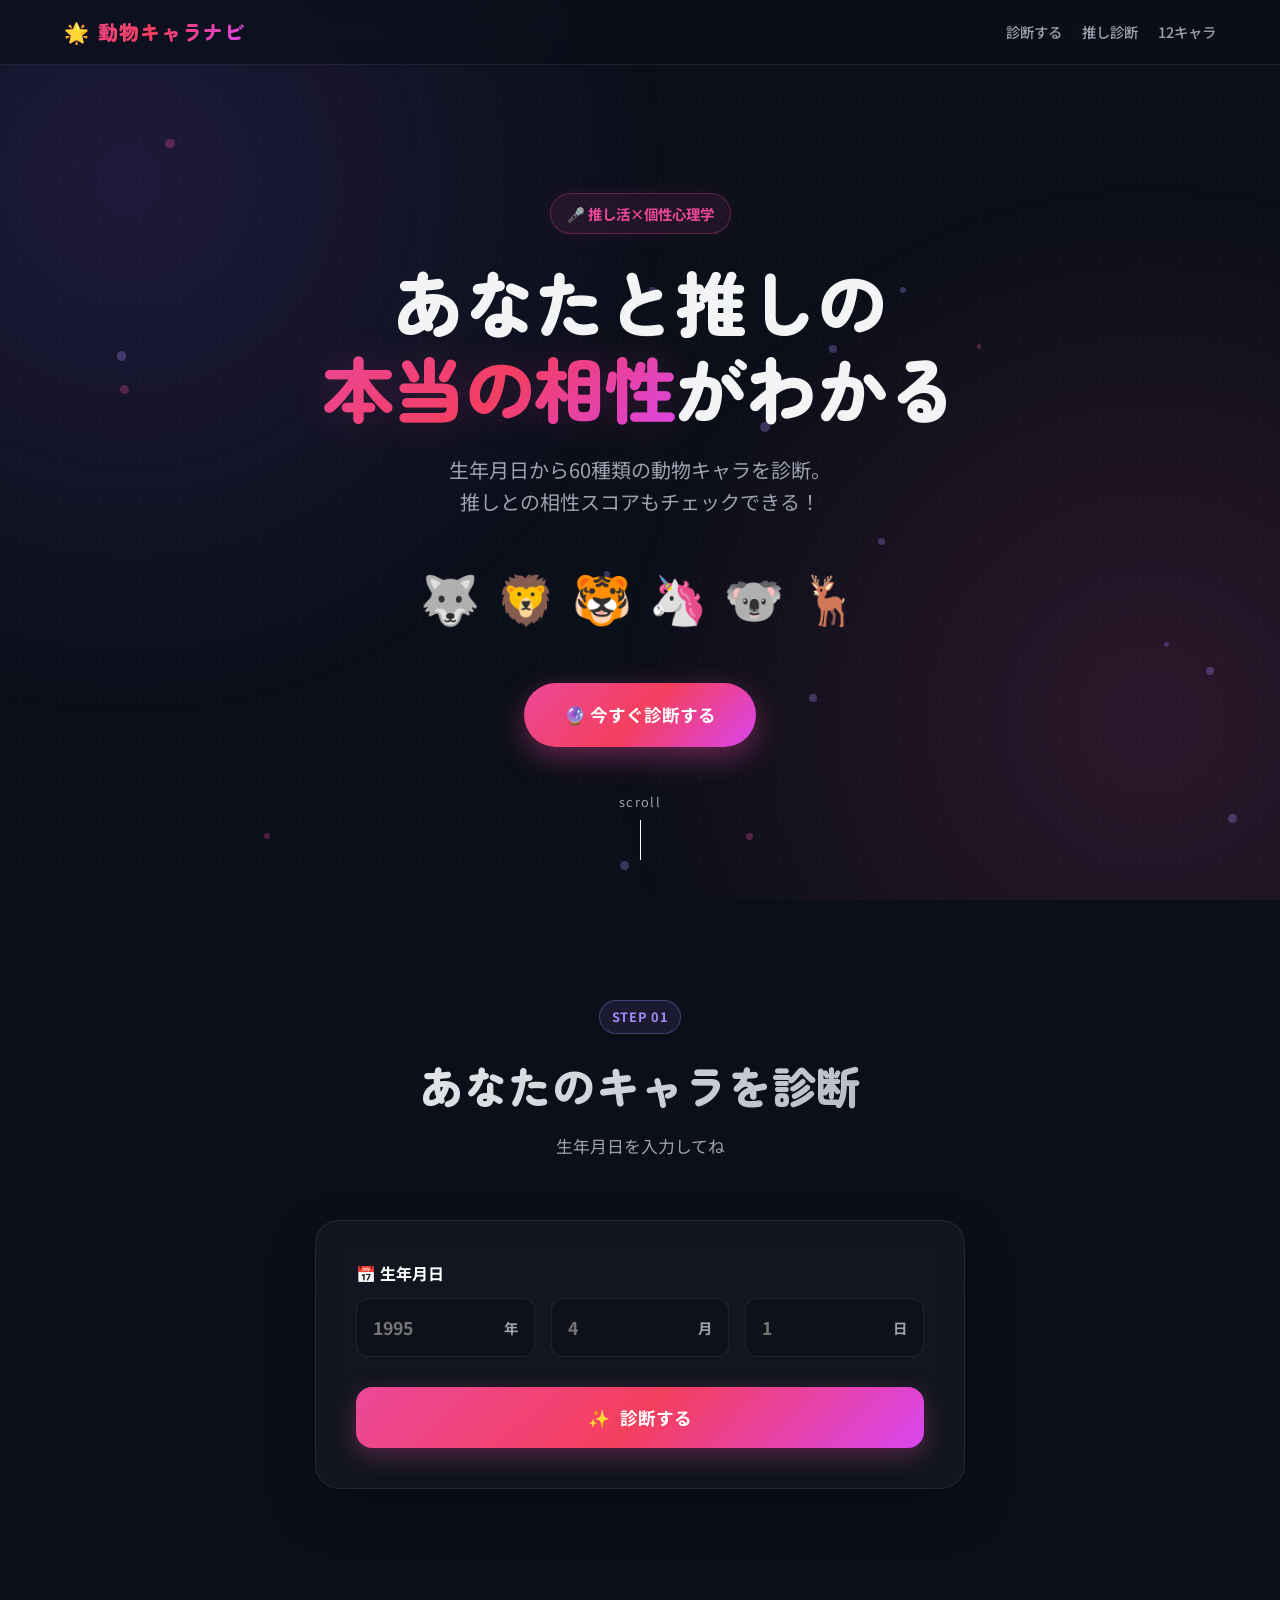
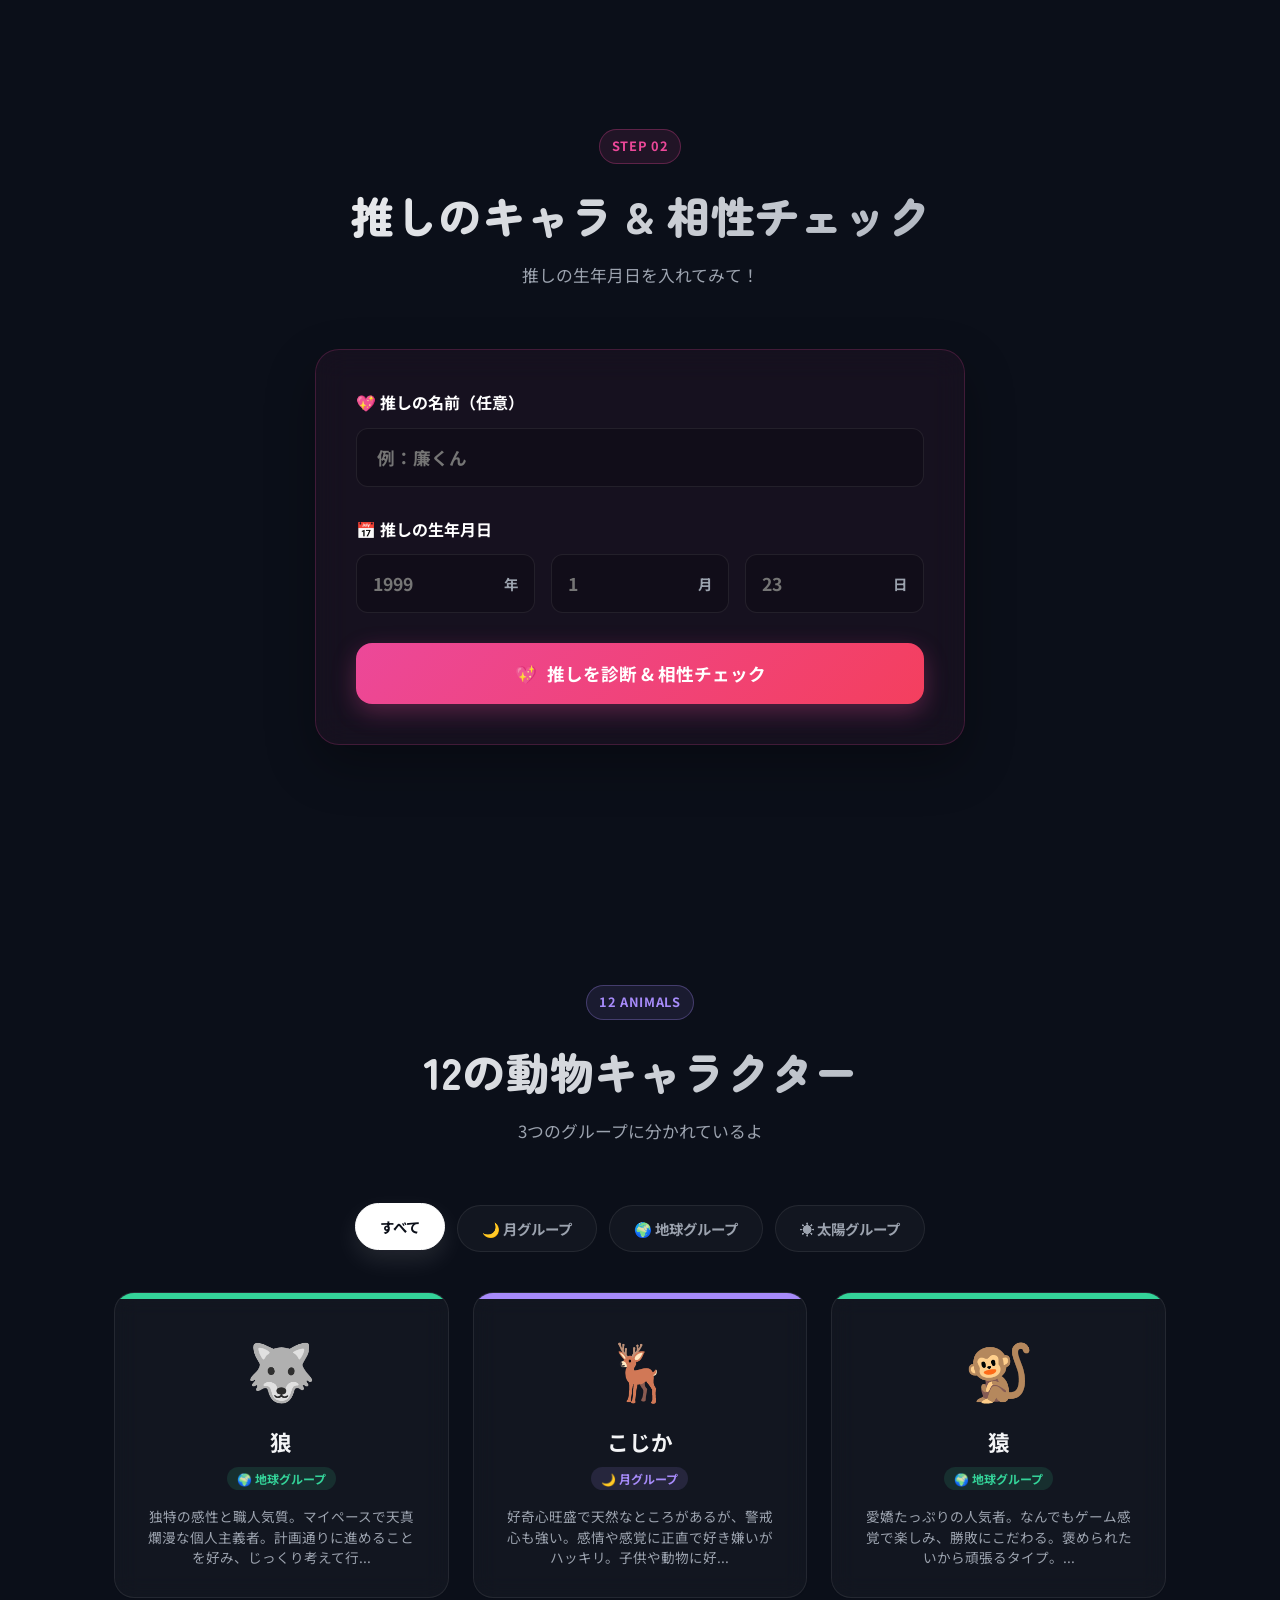
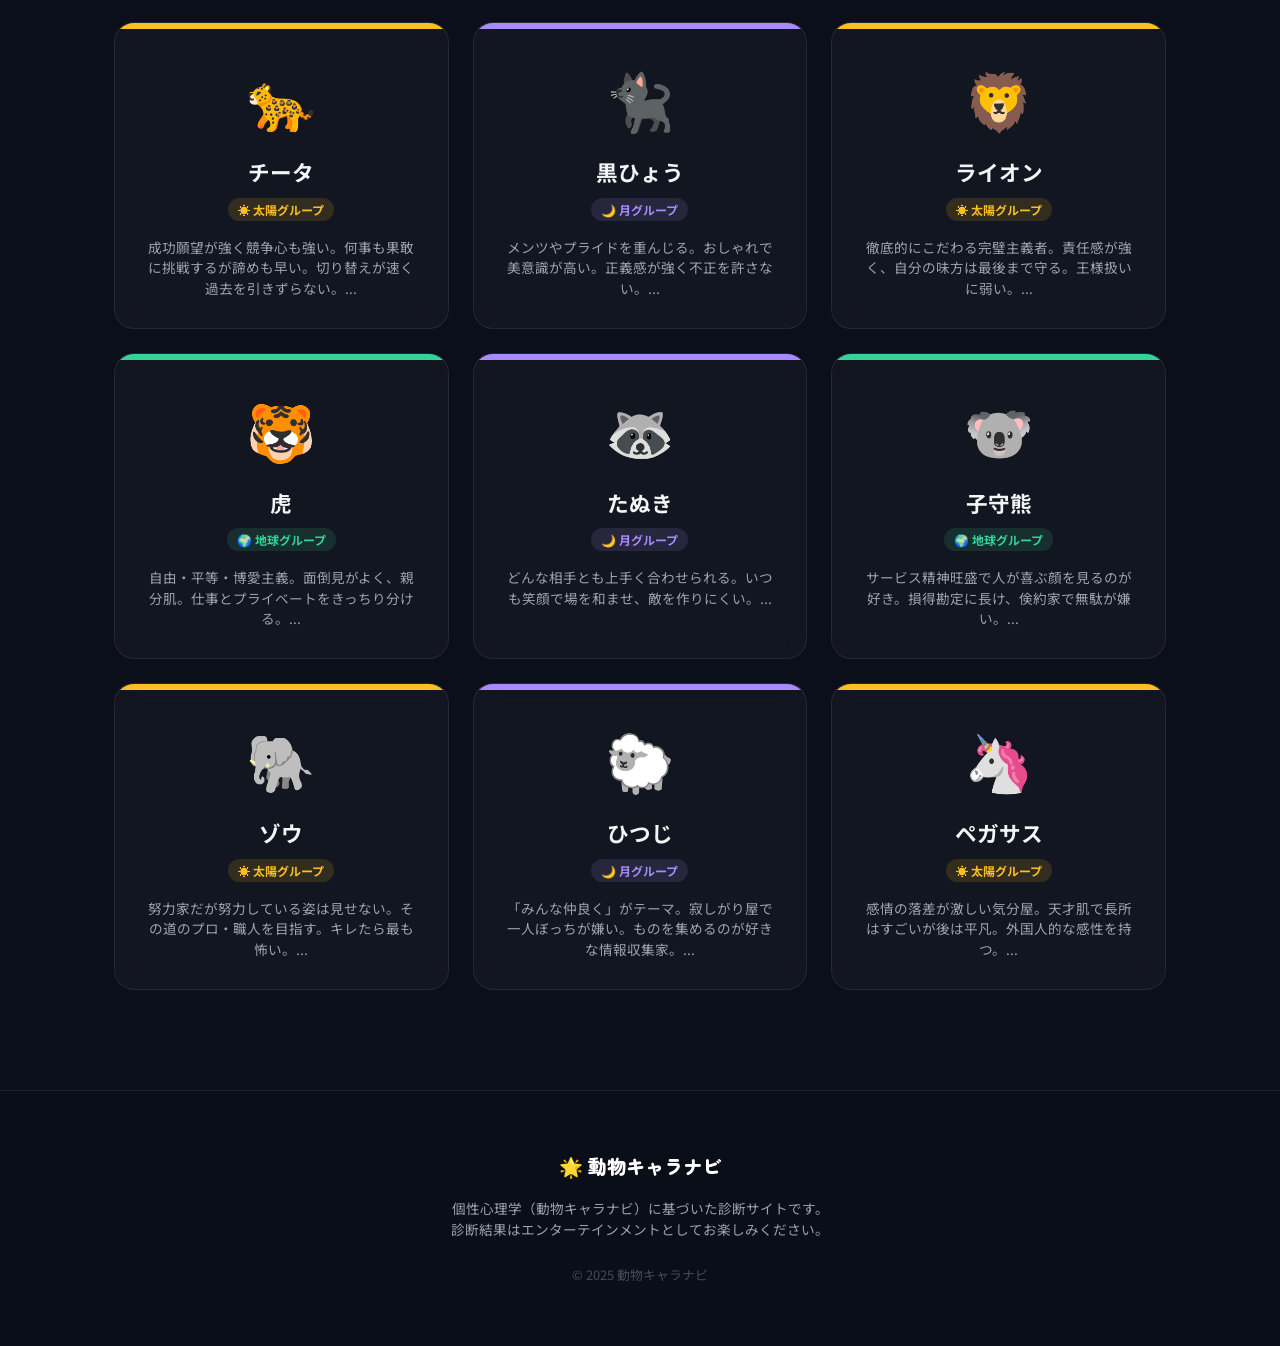
==== commit 4f5842dc: "Revert "用語統一: 個性心理学/動物占い → 12のアニマル気質診断/アニマル番号 に置き換え、データ破損箇所を修復" This reverts commit 9d36a24e04c82982" ====
--- a/gas_deploy.html
+++ b/gas_deploy.html
@@ -3,1335 +3,1269 @@
 <head>
   <meta charset="UTF-8">
   <meta name="viewport" content="width=device-width, initial-scale=1.0">
-  <title>推しナビAI — 12のアニマル気質で占う「推し」との相性診断</title>
-  <!-- プレミアム外部CSSリンク（ローカル開発用） -->
+  <title>個性心理学 動物キャラナビ｜あなたと推しの相性診断</title>
+  <meta name="description" content="生年月日から60種類の動物キャラクターを診断！推しとの相性もわかる個性心理学サイト。アイドルオタクのための推し活ツール。">
+  <link rel="preconnect" href="https://fonts.googleapis.com">
+  <link rel="preconnect" href="https://fonts.gstatic.com" crossorigin>
+  <link href="https://fonts.googleapis.com/css2?family=Noto+Sans+JP:wght@300;400;500;700;900&family=Zen+Maru+Gothic:wght@400;500;700&display=swap" rel="stylesheet">
   <style>
 /* ============================================================
- * 推しナビAI (OshiNavi AI)
- * 超プレミアム・オーロラガラスUIデザインシステム (main.css)
- * ============================================================ */
-
-/* Google Fonts から最高峰のタイポグラフィフォントをインポート */
-@import url('https://fonts.googleapis.com/css2?family=Plus+Jakarta+Sans:wght@300;400;500;600;700;800&family=Inter:wght@300;400;500;600;700;800&display=swap');
+   個性心理学 動物キャラナビ スタイルシート
+   テーマ: 推し活 × プレミアム・ガラスモーフィズム (Rich & Active Aesthetics)
+   ============================================================ */
 
 :root {
-  /* 爽やかで透明感のある「オーロラガラス」ハイエンドカラーパレット */
-  --bg-sidebar: rgba(255, 255, 255, 0.65); /* 爽やかな白すりガラス */
-  --bg-main: #f8fafc;          /* 非常に明るいクールスレート */
-  --bg-card: rgba(255, 255, 255, 0.85); /* 半透明フローティングカード */
-  --border-fine: rgba(15, 23, 42, 0.06); /* 空気のように繊細な境界線 */
-  --border-dark: rgba(15, 23, 42, 0.08);
+  /* カラーパレット */
+  --bg-primary: #0b0f19;
+  --bg-secondary: #131a2e;
+  --text-primary: #f3f4f6;
+  --text-muted: #9ca3af;
   
-  --primary: #8b5cf6;          /* エモくて神秘的なアメジストパープル */
-  --primary-hover: #7c3aed;
-  --primary-light: rgba(139, 92, 246, 0.08);
-  --secondary: #06b6d4;        /* 爽やかでクリアなシアンブルー */
-  --accent: #ec4899;           /* 愛らしさを引き立てるサクラピンク */
-  --warning: #f59e0b;          /* ギャップ警告のためのソフトアンバー */
+  --primary: #ec4899;
+  --primary-glow: rgba(236, 72, 153, 0.4);
+  --primary-gradient: linear-gradient(135deg, #ec4899, #f43f5e, #d946ef);
   
-  --text-main: #0f172a;        /* 濃いスレート (高いコントラスト) */
-  --text-muted: #64748b;       /* 補助スレートグレー */
-  --text-sidebar: #1e293b;     /* 明るいサイドバー用の濃色スレート */
-  --text-sidebar-muted: #64748b;
-  --text-inverse: #ffffff;
+  --secondary: #a78bfa;
+  --secondary-gradient: linear-gradient(135deg, #a78bfa, #8b5cf6, #6366f1);
   
-  /* 芸術的なグラデーション */
-  --grad-primary: linear-gradient(135deg, #8b5cf6, #ec4899);
-  --grad-logo: linear-gradient(135deg, #06b6d4, #8b5cf6, #ec4899);
-  --grad-user: linear-gradient(135deg, #3b82f6, #8b5cf6);
-  --grad-premium: linear-gradient(135deg, #ff007f, #8b5cf6, #00f0ff);
+  --gold: #fbbf24;
+  --gold-gradient: linear-gradient(135deg, #f59e0b, #fbbf24, #fef08a);
   
-  /* 空気のように柔らかな多層レイヤードシャドウ (Linear風) */
-  --shadow-sm: 0 1px 2px rgba(15, 23, 42, 0.02);
-  --shadow-md: 0 4px 6px -1px rgba(15, 23, 42, 0.03), 0 2px 4px -1px rgba(15, 23, 42, 0.02);
-  --shadow-lg: 0 10px 25px -3px rgba(15, 23, 42, 0.04), 0 4px 12px -2px rgba(15, 23, 42, 0.03);
-  --shadow-floating: 0 20px 40px -15px rgba(139, 92, 246, 0.1), 0 0 0 1px rgba(15, 23, 42, 0.04);
-  
-  --transition-smooth: all 0.2s cubic-bezier(0.16, 1, 0.3, 1);
-  --font-sans: 'Plus Jakarta Sans', 'Inter', system-ui, -apple-system, sans-serif;
-}
-
-/* 全体初期化 */
+  --glass-bg: rgba(255, 255, 255, 0.03);
+  --glass-border: rgba(255, 255, 255, 0.08);
+  --glass-glow: rgba(255, 255, 255, 0.02);
+  --glass-pink-bg: rgba(236, 72, 153, 0.05);
+  --glass-pink-border: rgba(236, 72, 153, 0.2);
+
+  --font-family: 'Zen Maru Gothic', 'Noto Sans JP', sans-serif;
+  --transition-smooth: all 0.4s cubic-bezier(0.16, 1, 0.3, 1);
+}
+
+/* 全体リセットと基本設定 */
 * {
   box-sizing: border-box;
   margin: 0;
   padding: 0;
-  -webkit-font-smoothing: antialiased;
+  scroll-behavior: smooth;
 }
 
 body {
-  font-family: var(--font-sans);
-  background-color: var(--bg-main);
-  color: var(--text-main);
-  height: 100vh;
-  display: flex;
-  overflow: hidden;
+  font-family: var(--font-family);
+  background-color: var(--bg-primary);
+  color: var(--text-primary);
+  line-height: 1.6;
+  overflow-x: hidden;
   position: relative;
 }
 
-/* 背景を彩る極上のオーロラ光（ピンク・シアン・パープル） */
-.bg-glow-1, .bg-glow-2 {
-  position: absolute;
-  width: 60vw;
-  height: 60vw;
-  border-radius: 50%;
-  filter: blur(180px);
-  z-index: -1;
-  opacity: 0.22;
-}
-.bg-glow-1 {
-  background: radial-gradient(circle, rgba(236, 72, 153, 0.15) 0%, rgba(255,255,255,0) 70%);
-  top: -20%;
-  left: 10%;
-}
-.bg-glow-2 {
-  background: radial-gradient(circle, rgba(6, 182, 212, 0.12) 0%, rgba(255,255,255,0) 70%);
-  bottom: -20%;
-  right: 5%;
-}
-
-/* ============================================================
- * 📱 レイアウト構成
- * ============================================================ */
-
-/* 爽やかな白すりガラス調・サイドバー */
-.sidebar {
-  width: 290px;
-  background-color: var(--bg-sidebar);
-  border-right: 1px solid var(--border-fine);
-  backdrop-filter: blur(24px) saturate(180%);
-  -webkit-backdrop-filter: blur(24px) saturate(180%);
-  display: flex;
-  flex-direction: column;
-  height: 100%;
-  z-index: 10;
-  box-shadow: 4px 0 30px rgba(139, 92, 246, 0.03);
-}
-
-.sidebar-header {
-  padding: 24px;
-  border-bottom: 1px solid var(--border-fine);
-  display: flex;
-  align-items: center;
-  gap: 10px;
-}
-
-.logo-icon {
-  font-size: 20px;
-  display: inline-block;
-  color: #8b5cf6;
-  font-weight: bold;
-}
-
-.logo-title {
-  font-size: 16px;
-  font-weight: 800;
-  letter-spacing: 0.5px;
-  background: var(--grad-logo);
-  -webkit-background-clip: text;
-  -webkit-text-fill-color: transparent;
-}
-
-.sidebar-content {
-  flex: 1;
-  overflow-y: auto;
-  padding: 16px;
-  display: flex;
-  flex-direction: column;
-  gap: 16px;
-}
-
-/* メンバーリスト項目 (エモいミニマルスタイル) */
-.section-title {
-  font-size: 11px;
-  text-transform: uppercase;
-  letter-spacing: 1.5px;
-  color: var(--text-sidebar-muted);
-  font-weight: 700;
-  margin-bottom: 8px;
-  padding-left: 8px;
-}
-
-.member-list {
-  display: flex;
-  flex-direction: column;
-  gap: 4px;
-}
-
-.member-item {
-  display: flex;
-  align-items: center;
-  gap: 12px;
-  padding: 10px 14px;
-  border-radius: 8px;
-  cursor: pointer;
-  background-color: transparent;
-  border: 1px solid transparent;
-  transition: var(--transition-smooth);
-  color: var(--text-sidebar);
-}
-
-.member-item:hover {
-  background-color: rgba(139, 92, 246, 0.04);
-  border-color: rgba(139, 92, 246, 0.02);
-}
-
-.member-item.active {
-  background-color: rgba(139, 92, 246, 0.08);
-  border-color: rgba(139, 92, 246, 0.15);
-  box-shadow: 0 4px 12px rgba(139, 92, 246, 0.04);
-}
-
-.member-avatar {
-  width: 34px;
-  height: 34px;
-  border-radius: 50%;
-  background: rgba(139, 92, 246, 0.05);
-  border: 1px solid rgba(139, 92, 246, 0.1);
-  display: flex;
-  align-items: center;
-  justify-content: center;
-  font-size: 18px;
-  box-shadow: var(--shadow-sm);
-}
-
-.member-info {
-  flex: 1;
-  min-width: 0;
-}
-
-.member-name {
-  font-size: 13.5px;
-  font-weight: 600;
-  margin-bottom: 2px;
-  white-space: nowrap;
-  overflow: hidden;
-  text-overflow: ellipsis;
-  color: var(--text-sidebar);
-}
-
-.member-meta {
-  font-size: 11px;
-  color: var(--text-sidebar-muted);
-  display: flex;
-  gap: 6px;
-}
-
-/* アクションボタン */
-.add-member-btn {
-  display: flex;
-  align-items: center;
-  justify-content: center;
-  gap: 8px;
-  padding: 10px;
-  border-radius: 8px;
-  border: 1px dashed rgba(139, 92, 246, 0.25);
-  background: transparent;
-  color: var(--primary);
-  font-size: 12.5px;
-  font-weight: 600;
-  cursor: pointer;
-  transition: var(--transition-smooth);
-}
-
-.add-member-btn:hover {
-  background: rgba(139, 92, 246, 0.05);
-  border-color: var(--primary);
-}
-
-.sidebar-footer {
-  padding: 16px;
-  border-top: 1px solid var(--border-fine);
-  display: flex;
-  flex-direction: column;
-  gap: 8px;
-}
-
-.footer-btn {
-  width: 100%;
-  display: flex;
-  align-items: center;
-  justify-content: center;
-  gap: 8px;
-  padding: 8px 12px;
-  border-radius: 6px;
-  border: 1px solid var(--border-fine);
-  background: #ffffff;
-  color: var(--text-sidebar);
-  font-size: 11.5px;
-  font-weight: 500;
-  cursor: pointer;
-  transition: var(--transition-smooth);
-  box-shadow: var(--shadow-sm);
-}
-
-}
-
-/* ============================================================
- * 💬 メインチャットエリア (浮遊カード調ガラスモルフィズム)
- * ============================================================ */
-.main-area {
-  flex: 1;
-  display: flex;
-  flex-direction: column;
-  height: 100%;
-  position: relative;
-  background-color: var(--bg-main);
-}
-
-/* 極細ボーダーの美しいヘッダー */
-.chat-header {
-  padding: 16px 32px;
-  border-bottom: 1px solid var(--border-fine);
-  display: flex;
-  justify-content: space-between;
-  align-items: center;
-  background-color: rgba(255, 255, 255, 0.8);
-  backdrop-filter: blur(12px);
-  z-index: 5;
-}
-
-.active-member-display {
-  display: flex;
-  align-items: center;
-  gap: 12px;
-}
-
-.active-member-details {
-  display: flex;
-  flex-direction: column;
-}
-
-.active-name {
-  font-size: 14.5px;
-  font-weight: 700;
-  color: var(--text-main);
-  margin-bottom: 3px;
-}
-
-.active-badges {
-  display: flex;
-  gap: 6px;
-}
-
-/* ミニマルで繊細なプレミアムタグ */
-.badge {
-  padding: 2px 8px;
-  border-radius: 4px;
-  font-size: 10px;
-  font-weight: 600;
-  letter-spacing: 0.2px;
-  display: inline-flex;
-  align-items: center;
-}
-
-.badge-essential {
-  background-color: rgba(79, 70, 229, 0.05);
-  color: var(--primary);
-  border: 1px solid rgba(79, 70, 229, 0.12);
-}
-
-.badge-surface {
-  background-color: rgba(14, 165, 233, 0.05);
-  color: #0369a1;
-  border: 1px solid rgba(14, 165, 233, 0.12);
-}
-
-.chat-controls {
-  display: flex;
-  align-items: center;
-  gap: 8px;
-}
-
-.selector-ai {
-  padding: 6px 12px;
-  border-radius: 6px;
-  background: #ffffff;
-  border: 1px solid var(--border-fine);
-  color: var(--text-main);
-  font-weight: 600;
-  font-size: 11.5px;
-  outline: none;
-  cursor: pointer;
-  box-shadow: var(--shadow-sm);
-  transition: var(--transition-smooth);
-}
-
-.selector-ai:hover {
-  border-color: rgba(15, 23, 42, 0.15);
-}
-
-/* チャットメッセージ表示エリア */
-.chat-messages {
-  flex: 1;
-  overflow-y: auto;
-  padding: 32px 48px;
-  display: flex;
-  flex-direction: column;
-  gap: 20px;
-  background-color: var(--bg-main);
-}
-
-/* クイック診断・ウェルカム画面の超美麗化 (フローティングパネル調) */
-.welcome-screen {
-  flex: 1;
-  display: flex;
-  flex-direction: column;
-  align-items: center;
-  justify-content: center;
-  max-width: 520px;
-  margin: 0 auto;
-  gap: 24px;
-  padding: 40px 0;
-}
-
-.welcome-panel {
-  background: var(--bg-card);
-  border: 1px solid var(--border-fine);
-  border-radius: 18px;
-  padding: 32px;
-  text-align: center;
-  box-shadow: var(--shadow-floating);
-  display: flex;
-  flex-direction: column;
-  align-items: center;
-  gap: 16px;
-}
-
-.welcome-icon {
-  font-size: 40px;
-  width: 70px;
-  height: 70px;
-  border-radius: 16px;
-  background: rgba(79, 70, 229, 0.05);
-  border: 1px solid rgba(79, 70, 229, 0.1);
-  display: flex;
-  align-items: center;
-  justify-content: center;
-  box-shadow: var(--shadow-md);
-  margin-bottom: 8px;
-}
-
-.welcome-title {
-  font-size: 20px;
-  font-weight: 800;
-  color: var(--text-main);
-  letter-spacing: -0.3px;
-}
-
-.welcome-desc {
-  font-size: 13px;
-  color: var(--text-muted);
-  line-height: 1.6;
-}
-
-/* クイック一時診断フォームエリア (すりガラス調) */
-.quick-diag-area {
-  width: 100%;
-  background: var(--bg-card);
-  border: 1px solid var(--border-fine);
-  border-radius: 16px;
-  padding: 24px;
-  box-shadow: var(--shadow-lg);
-  display: flex;
-  flex-direction: column;
-  gap: 16px;
-  text-align: left;
-}
-
-.quick-diag-title {
-  font-size: 13.5px;
-  font-weight: 700;
-  color: var(--text-main);
-  display: flex;
-  align-items: center;
-  gap: 8px;
-  border-bottom: 1px solid var(--border-fine);
-  padding-bottom: 12px;
-  margin-bottom: 4px;
-}
-
-.quick-diag-title .shield-icon {
-  color: var(--accent);
-  font-size: 16px;
-}
-
-/* メッセージ吹き出しの極上デザイン */
-.message-row {
-  display: flex;
-  gap: 14px;
-  max-width: 80%;
-}
-
-.message-row.user {
-  align-self: flex-end;
-  flex-direction: row-reverse;
-}
-
-.message-row.ai {
-  align-self: flex-start;
-}
-
-.message-avatar {
-  width: 32px;
-  height: 32px;
-  border-radius: 50%;
-  display: flex;
-  align-items: center;
-  justify-content: center;
-  font-size: 15px;
-  border: 1px solid var(--border-fine);
-  background-color: #ffffff;
-  box-shadow: var(--shadow-sm);
-  flex-shrink: 0;
-}
-
-.message-row.user .message-avatar {
-  background: var(--primary);
-  border-color: var(--primary);
-  color: #ffffff;
-}
-
-.message-row.ai .message-avatar {
-  background: #ffffff;
-  color: var(--text-main);
-}
-
-.message-bubble {
-  padding: 14px 20px;
-  border-radius: 16px;
-  font-size: 13.5px;
-  line-height: 1.65;
-  box-shadow: var(--shadow-md);
-  letter-spacing: 0.1px;
-}
-
-.message-row.user .message-bubble {
-  background: var(--grad-user);
-  color: var(--text-inverse);
-  border-top-right-radius: 2px;
-  box-shadow: 0 4px 15px rgba(79, 70, 229, 0.15);
-}
-
-.message-row.ai .message-bubble {
-  background: #ffffff;
-  color: var(--text-main);
-  border: 1px solid var(--border-fine);
-  border-top-left-radius: 2px;
-}
-
-/* AI回答のMarkdown装飾 (ビジネスレポート調) */
-.message-bubble h3 {
-  font-size: 13.5px;
-  font-weight: 800;
-  margin: 18px 0 8px 0;
-  color: var(--primary);
-  border-left: 3px solid var(--primary);
-  padding-left: 8px;
-  letter-spacing: -0.2px;
-}
-
-.message-bubble h3:first-child {
-  margin-top: 0;
-}
-
-.message-bubble p {
-  margin-bottom: 8px;
-}
-.message-bubble ul {
-  padding-left: 20px;
-  margin-bottom: 8px;
-}
-.message-bubble li {
-  margin-bottom: 4px;
-}
-.message-bubble blockquote {
-  background: var(--bg-main);
-  border-left: 3px solid var(--secondary);
-  padding: 12px 16px;
-  margin: 12px 0;
-  border-radius: 6px;
-  color: var(--text-main);
-  font-weight: 500;
-  font-size: 13px;
-  box-shadow: var(--shadow-sm);
-}
-
-/* チャット入力フォーム (Framer風フローティング) */
-.chat-input-area {
-  padding: 20px 32px 32px 32px;
-  background-color: var(--bg-main);
-}
-
-.input-container {
-  display: flex;
-  background: #ffffff;
-  border: 1px solid var(--border-fine);
-  border-radius: 14px;
-  padding: 6px 8px 6px 18px;
-  align-items: center;
-  gap: 12px;
-  box-shadow: var(--shadow-lg);
-  transition: var(--transition-smooth);
-}
-
-.input-container:focus-within {
-  border-color: rgba(79, 70, 229, 0.4);
-  box-shadow: 0 0 0 4px rgba(79, 70, 229, 0.08), var(--shadow-lg);
-}
-
-.chat-input {
-  flex: 1;
-  background: transparent;
-  border: none;
-  color: var(--text-main);
-  font-family: var(--font-sans);
-  font-size: 13.5px;
-  padding: 10px 0;
-  outline: none;
-}
-
-.chat-input::placeholder {
-  color: var(--text-muted);
-}
-
-.send-btn {
-  width: 36px;
-  height: 36px;
-  border-radius: 10px;
-  background: var(--primary);
-  border: none;
-  color: #ffffff;
-  cursor: pointer;
-  display: flex;
-  align-items: center;
-  justify-content: center;
-  transition: var(--transition-smooth);
-  box-shadow: 0 2px 6px rgba(79, 70, 229, 0.2);
-}
-
-.send-btn:hover {
-  background: var(--primary-hover);
-  transform: translateY(-1px);
-}
-
-.send-btn:disabled {
-  background: var(--bg-main);
-  color: var(--text-muted);
-  cursor: not-allowed;
-  transform: none;
-  box-shadow: none;
-}
-
-/* ============================================================
- * ⚙️ 設定 / モーダルウインドウ (Linear風超高級パネル)
- * ============================================================ */
-.modal {
+/* ✨ 背景アニメーション & パーティクル */
+.particles {
   position: fixed;
   top: 0;
   left: 0;
   width: 100%;
   height: 100%;
-  background: rgba(9, 13, 22, 0.35); /* シックな遮蔽 */
-  backdrop-filter: blur(8px);
+  pointer-events: none;
+  z-index: 0;
+  background: 
+    radial-gradient(circle at 10% 20%, rgba(139, 92, 246, 0.15) 0%, transparent 40%),
+    radial-gradient(circle at 90% 80%, rgba(236, 72, 153, 0.15) 0%, transparent 40%);
+}
+
+.particles::after {
+  content: "";
+  position: absolute;
+  top: 0; left: 0; width: 100%; height: 100%;
+  background-image: radial-gradient(rgba(255, 255, 255, 0.15) 1px, transparent 1px);
+  background-size: 40px 40px;
+  opacity: 0.3;
+}
+
+/* コンテナ */
+.container {
+  width: 100%;
+  max-width: 1100px;
+  margin: 0 auto;
+  padding: 0 24px;
+  position: relative;
+  z-index: 1;
+}
+
+/* ヘッダー */
+.site-header {
+  position: fixed;
+  top: 0;
+  left: 0;
+  width: 100%;
+  z-index: 100;
+  background: rgba(11, 15, 25, 0.7);
+  backdrop-filter: blur(12px);
+  border-bottom: 1px solid var(--glass-border);
+}
+
+.header-inner {
+  max-width: 1200px;
+  margin: 0 auto;
+  padding: 16px 24px;
+  display: flex;
+  justify-content: space-between;
+  align-items: center;
+}
+
+.logo {
+  display: flex;
+  align-items: center;
+  gap: 8px;
+  font-weight: 900;
+  font-size: 1.25rem;
+  letter-spacing: 0.05em;
+  background: var(--primary-gradient);
+  -webkit-background-clip: text;
+  -webkit-text-fill-color: transparent;
+}
+
+.logo-icon {
+  -webkit-text-fill-color: initial;
+}
+
+.header-nav {
+  display: flex;
+  gap: 20px;
+}
+
+.nav-link {
+  color: var(--text-muted);
+  text-decoration: none;
+  font-size: 0.9rem;
+  font-weight: 500;
+  transition: var(--transition-smooth);
+  position: relative;
+  padding: 4px 0;
+}
+
+.nav-link::after {
+  content: "";
+  position: absolute;
+  bottom: 0;
+  left: 50%;
+  width: 0;
+  height: 2px;
+  background: var(--primary-gradient);
+  transition: var(--transition-smooth);
+  transform: translateX(-50%);
+}
+
+.nav-link:hover {
+  color: var(--text-primary);
+}
+
+.nav-link:hover::after {
+  width: 100%;
+}
+
+/* ヒーローセクション */
+.hero {
+  min-height: 100vh;
+  display: flex;
+  flex-direction: column;
+  justify-content: center;
+  align-items: center;
+  text-align: center;
+  padding-top: 100px;
+  padding-bottom: 60px;
+  position: relative;
+  z-index: 1;
+}
+
+.hero-content {
+  max-width: 800px;
+  padding: 0 24px;
+}
+
+.hero-badge {
+  display: inline-flex;
+  align-items: center;
+  padding: 8px 16px;
+  background: rgba(236, 72, 153, 0.1);
+  border: 1px solid rgba(236, 72, 153, 0.3);
+  border-radius: 9999px;
+  color: var(--primary);
+  font-weight: 700;
+  font-size: 0.9rem;
+  margin-bottom: 24px;
+  box-shadow: 0 0 20px rgba(236, 72, 153, 0.1);
+}
+
+.hero-title {
+  font-size: clamp(2.5rem, 6vw, 4.5rem);
+  font-weight: 900;
+  line-height: 1.2;
+  margin-bottom: 24px;
+  letter-spacing: -0.02em;
+}
+
+.gradient-text {
+  background: var(--primary-gradient);
+  -webkit-background-clip: text;
+  -webkit-text-fill-color: transparent;
+  text-shadow: 0 0 40px rgba(236, 72, 153, 0.2);
+}
+
+.hero-subtitle {
+  color: var(--text-muted);
+  font-size: clamp(1rem, 2.5vw, 1.25rem);
+  margin-bottom: 40px;
+  max-width: 600px;
+  margin-left: auto;
+  margin-right: auto;
+}
+
+.hero-animals {
+  display: flex;
+  justify-content: center;
+  gap: 16px;
+  margin-bottom: 48px;
+}
+
+.hero-animal {
+  font-size: clamp(2rem, 5vw, 3rem);
+  display: inline-block;
+}
+
+.floating {
+  animation: floating 3s ease-in-out infinite;
+  animation-delay: var(--delay);
+}
+
+@keyframes floating {
+  0%, 100% { transform: translateY(0) scale(1); }
+  50% { transform: translateY(-15px) scale(1.08); }
+}
+
+.hero-btn {
+  display: inline-flex;
+  align-items: center;
+  padding: 18px 40px;
+  background: var(--primary-gradient);
+  border: none;
+  border-radius: 9999px;
+  color: #fff;
+  font-weight: 700;
+  font-size: 1.1rem;
+  text-decoration: none;
+  box-shadow: 0 10px 30px rgba(236, 72, 153, 0.4);
+  transition: var(--transition-smooth);
+  position: relative;
+  overflow: hidden;
+}
+
+.hero-btn::before {
+  content: "";
+  position: absolute;
+  top: 0; left: -100%; width: 100%; height: 100%;
+  background: linear-gradient(90deg, transparent, rgba(255, 255, 255, 0.2), transparent);
+  transition: 0.5s;
+}
+
+.hero-btn:hover {
+  transform: translateY(-4px) scale(1.02);
+  box-shadow: 0 15px 40px rgba(236, 72, 153, 0.6);
+}
+
+.hero-btn:hover::before {
+  left: 100%;
+}
+
+.hero-scroll {
+  position: absolute;
+  bottom: 40px;
+  display: flex;
+  flex-direction: column;
+  align-items: center;
+  gap: 8px;
+  color: var(--text-muted);
+  font-size: 0.8rem;
+  letter-spacing: 0.1em;
+}
+
+.scroll-arrow {
+  width: 1px;
+  height: 40px;
+  background: linear-gradient(to bottom, var(--text-muted), transparent);
+  position: relative;
+  overflow: hidden;
+}
+
+.scroll-arrow::after {
+  content: "";
+  position: absolute;
+  top: 0; left: 0; width: 100%; height: 100%;
+  background: #fff;
+  animation: scrollDown 2s infinite ease-in-out;
+}
+
+@keyframes scrollDown {
+  0% { transform: translateY(-100%); }
+  80%, 100% { transform: translateY(100%); }
+}
+
+/* セクション共通 */
+.section {
+  padding: 100px 0;
+  position: relative;
+  z-index: 1;
+}
+
+.section-header {
+  text-align: center;
+  margin-bottom: 60px;
+}
+
+.section-badge {
+  display: inline-block;
+  padding: 6px 12px;
+  background: rgba(167, 139, 250, 0.1);
+  border: 1px solid rgba(167, 139, 250, 0.3);
+  border-radius: 9999px;
+  color: var(--secondary);
+  font-weight: 700;
+  font-size: 0.8rem;
+  margin-bottom: 16px;
+  letter-spacing: 0.05em;
+}
+
+.section-badge.pink {
+  background: rgba(236, 72, 153, 0.1);
+  border-color: rgba(236, 72, 153, 0.3);
+  color: var(--primary);
+}
+
+.section-badge.purple {
+  background: rgba(167, 139, 250, 0.1);
+  border-color: rgba(167, 139, 250, 0.3);
+  color: var(--secondary);
+}
+
+.section-title {
+  font-size: clamp(2rem, 4vw, 2.75rem);
+  font-weight: 900;
+  margin-bottom: 12px;
+  background: linear-gradient(135deg, #fff, #9ca3af);
+  -webkit-background-clip: text;
+  -webkit-text-fill-color: transparent;
+}
+
+.section-desc {
+  color: var(--text-muted);
+  font-size: 1.05rem;
+}
+
+/* ガラスモーフィズムカード */
+.glass-card {
+  background: var(--glass-bg);
+  backdrop-filter: blur(16px);
+  border: 1px solid var(--glass-border);
+  border-radius: 24px;
+  padding: 40px;
+  max-width: 650px;
+  margin: 0 auto 40px auto;
+  box-shadow: 0 20px 50px rgba(0, 0, 0, 0.3);
+  transition: var(--transition-smooth);
+}
+
+.glass-card:hover {
+  border-color: rgba(255, 255, 255, 0.15);
+  box-shadow: 0 25px 60px rgba(0, 0, 0, 0.4), 0 0 30px rgba(255, 255, 255, 0.02);
+}
+
+.pink-card {
+  background: var(--glass-pink-bg);
+  border-color: var(--glass-pink-border);
+}
+
+.pink-card:hover {
+  border-color: rgba(236, 72, 153, 0.4);
+  box-shadow: 0 25px 60px rgba(0, 0, 0, 0.4), 0 0 35px rgba(236, 72, 153, 0.05);
+}
+
+/* フォーム要素 */
+.form-group {
+  margin-bottom: 30px;
+}
+
+.form-label {
+  display: block;
+  font-weight: 700;
+  font-size: 1rem;
+  margin-bottom: 12px;
+  color: #fff;
+}
+
+.date-inputs {
+  display: grid;
+  grid-template-columns: repeat(3, 1fr);
+  gap: 16px;
+}
+
+.date-field {
+  display: flex;
+  align-items: center;
+  background: rgba(0, 0, 0, 0.2);
+  border: 1px solid var(--glass-border);
+  border-radius: 12px;
+  padding: 0 16px;
+  transition: var(--transition-smooth);
+}
+
+.date-field:focus-within {
+  border-color: var(--primary);
+  box-shadow: 0 0 15px rgba(236, 72, 153, 0.2);
+}
+
+.date-input, .text-input {
+  width: 100%;
+  background: transparent;
+  border: none;
+  color: #fff;
+  font-family: var(--font-family);
+  font-size: 1.1rem;
+  font-weight: 700;
+  padding: 16px 0;
+  outline: none;
+}
+
+.text-input {
+  background: rgba(0, 0, 0, 0.2);
+  border: 1px solid var(--glass-border);
+  border-radius: 12px;
+  padding: 16px 20px;
+  transition: var(--transition-smooth);
+}
+
+.text-input:focus {
+  border-color: var(--primary);
+  box-shadow: 0 0 15px rgba(236, 72, 153, 0.2);
+}
+
+/* Chrome, Safari, Edge, Opera のスピンボタンを非表示にする */
+.date-input::-webkit-outer-spin-button,
+.date-input::-webkit-inner-spin-button {
+  -webkit-appearance: none;
+  margin: 0;
+}
+
+/* Firefox のスピンボタンを非表示にする */
+.date-input[type=number] {
+  -moz-appearance: textfield;
+}
+
+.date-unit {
+  color: var(--text-muted);
+  font-size: 0.9rem;
+  font-weight: 700;
+  margin-left: 8px;
+}
+
+/* 診断ボタン */
+.diagnose-btn {
   display: flex;
   align-items: center;
   justify-content: center;
-  z-index: 100;
-  opacity: 0;
-  pointer-events: none;
+  gap: 10px;
+  width: 100%;
+  padding: 18px;
+  background: var(--primary-gradient);
+  border: none;
+  border-radius: 16px;
+  color: #fff;
+  font-family: var(--font-family);
+  font-size: 1.1rem;
+  font-weight: 700;
+  cursor: pointer;
   transition: var(--transition-smooth);
-}
-
-.modal.active {
-  opacity: 1;
-  pointer-events: auto;
-}
-
-.modal-content {
-  background: #ffffff;
-  border: 1px solid var(--border-fine);
-  border-radius: 16px;
-  width: 460px;
-  max-width: 90%;
-  box-shadow: 0 30px 60px -15px rgba(9, 13, 22, 0.25), 0 0 0 1px rgba(9, 13, 22, 0.05);
-  display: flex;
-  flex-direction: column;
+  box-shadow: 0 8px 25px rgba(236, 72, 153, 0.3);
+}
+
+.diagnose-btn:hover {
+  transform: translateY(-2px);
+  box-shadow: 0 12px 30px rgba(236, 72, 153, 0.5);
+}
+
+.diagnose-btn.pink-btn {
+  background: linear-gradient(135deg, #ec4899, #f43f5e);
+  box-shadow: 0 8px 25px rgba(236, 72, 153, 0.3);
+}
+
+.diagnose-btn.pink-btn:hover {
+  box-shadow: 0 12px 30px rgba(236, 72, 153, 0.5);
+}
+
+/* 結果表示エリア */
+.result-area {
+  margin-top: 40px;
+  animation: fadeInUp 0.6s cubic-bezier(0.16, 1, 0.3, 1) forwards;
+}
+
+@keyframes fadeInUp {
+  from { opacity: 0; transform: translateY(30px); }
+  to { opacity: 1; transform: translateY(0); }
+}
+
+/* Threadsのまとめ画像をインスパイアした結果カード */
+.result-card {
+  background: #fbf7f0; /* Threads画像のような暖かみのあるプレミアムな白ベージュ */
+  color: #3e2723;      /* ディープブラウン */
+  border-radius: 28px;
+  padding: 40px;
+  max-width: 600px;
+  margin: 0 auto;
+  box-shadow: 0 30px 70px rgba(0, 0, 0, 0.4), 0 0 0 12px rgba(251, 247, 240, 0.05);
+  position: relative;
   overflow: hidden;
-  transform: scale(0.96);
-  transition: var(--transition-smooth);
-}
-
-.modal.active .modal-content {
-  transform: scale(1);
-}
-
-.modal-header {
-  padding: 18px 24px;
-  border-bottom: 1px solid var(--border-fine);
+  border: 1px solid #efebe9;
+  text-align: center;
+}
+
+/* 装飾的な背景 */
+.result-card::before {
+  content: "★ ★ ★";
+  position: absolute;
+  top: 15px;
+  left: 50%;
+  transform: translateX(-50%);
+  color: #d7ccc8;
+  font-size: 0.8rem;
+  letter-spacing: 0.5em;
+}
+
+.oshi-result-card {
+  margin-bottom: 24px;
+}
+
+.oshi-label {
+  display: inline-block;
+  background: #f48fb1;
+  color: #fff;
+  padding: 4px 16px;
+  border-radius: 9999px;
+  font-size: 0.85rem;
+  font-weight: 700;
+  margin-bottom: 16px;
+  box-shadow: 0 4px 10px rgba(244, 143, 177, 0.3);
+}
+
+.result-header {
   display: flex;
   justify-content: space-between;
   align-items: center;
-  background-color: #fafbfc;
-}
-
-.modal-title {
-  font-size: 14px;
-  font-weight: 800;
-  color: var(--text-main);
-  letter-spacing: -0.2px;
-}
-
-.close-btn {
-  background: transparent;
-  border: none;
-  color: var(--text-muted);
-  font-size: 18px;
-  cursor: pointer;
-  transition: var(--transition-smooth);
-  width: 24px;
-  height: 24px;
+  margin-bottom: 20px;
+}
+
+.char-number {
+  background: #3e2723;
+  color: #fff;
+  font-size: 1.1rem;
+  font-weight: 900;
+  padding: 4px 14px;
+  border-radius: 8px;
+}
+
+.char-group-badge {
+  background: #d7ccc8;
+  color: #3e2723;
+  font-size: 0.85rem;
+  font-weight: 700;
+  padding: 4px 12px;
+  border-radius: 9999px;
+  border: 1px solid #bcaaa4;
+}
+
+.char-animal-icon {
+  font-size: 5rem;
+  margin: 10px 0;
+  filter: drop-shadow(0 8px 12px rgba(0,0,0,0.1));
+  animation: heartBeat 2s infinite ease-in-out;
+}
+
+@keyframes heartBeat {
+  0%, 100% { transform: scale(1); }
+  50% { transform: scale(1.08); }
+}
+
+.char-name {
+  font-size: 1.85rem;
+  font-weight: 900;
+  color: #3e2723;
+  margin-bottom: 4px;
+  letter-spacing: -0.02em;
+}
+
+.char-animal-name {
+  font-size: 1.15rem;
+  font-weight: 700;
+  color: #795548;
+  margin-bottom: 8px;
+}
+
+.char-spell {
+  display: inline-block;
+  background: #efebe9;
+  padding: 2px 10px;
+  font-size: 0.8rem;
+  color: #8d6e63;
+  border-radius: 4px;
+  margin-bottom: 16px;
+}
+
+.char-keyword {
+  font-size: 1.1rem;
+  font-weight: 700;
+  color: #d84315;
+  background: #fbe9e7;
+  padding: 12px 20px;
+  border-radius: 12px;
+  margin-bottom: 30px;
+  border: 1px dashed #ffab91;
+  display: inline-block;
+}
+
+.char-details {
+  text-align: left;
+  display: flex;
+  flex-direction: column;
+  gap: 20px;
+  border-top: 1px dashed #d7ccc8;
+  padding-top: 24px;
+}
+
+.detail-item {
+  display: flex;
+  gap: 14px;
+  align-items: flex-start;
+}
+
+.detail-icon {
+  font-size: 1.35rem;
+  background: #efebe9;
+  width: 38px;
+  height: 38px;
   display: flex;
   align-items: center;
   justify-content: center;
   border-radius: 50%;
-}
-
-.close-btn:hover {
-  background-color: rgba(15, 23, 42, 0.05);
-  color: var(--text-main);
-}
-
-.modal-body {
-  padding: 24px;
-  overflow-y: auto;
-  max-height: 70vh;
+  flex-shrink: 0;
+}
+
+.detail-label {
+  font-size: 0.8rem;
+  font-weight: 700;
+  color: #8d6e63;
+  margin-bottom: 2px;
+  text-transform: uppercase;
+  letter-spacing: 0.05em;
+}
+
+.detail-text {
+  font-size: 0.95rem;
+  color: #4e342e;
+  font-weight: 500;
+}
+
+/* 相性カード */
+.compatibility-card {
+  background: linear-gradient(180deg, #fffcf9 0%, #fff5eb 100%);
+  color: #3e2723;
+  border-radius: 28px;
+  padding: 40px;
+  max-width: 600px;
+  margin: 30px auto 0 auto;
+  box-shadow: 0 30px 70px rgba(0, 0, 0, 0.4);
+  text-align: center;
+  border: 2px solid #ffe0b2;
+}
+
+.compat-title {
+  font-size: 1.4rem;
+  font-weight: 900;
+  color: #e65100;
+  margin-bottom: 24px;
+}
+
+.compat-groups {
   display: flex;
-  flex-direction: column;
-  gap: 16px;
-}
-
-.form-group {
-  display: flex;
-  flex-direction: column;
-  gap: 6px;
-}
-
-.form-label {
-  font-size: 12.5px;
-  font-weight: 700;
-  color: var(--text-main);
-  display: flex;
-  justify-content: space-between;
+  justify-content: center;
   align-items: center;
-}
-
-.form-input {
-  width: 100%;
-  padding: 10px 14px;
-  border-radius: 8px;
-  background: #ffffff;
-  border: 1px solid var(--border-fine);
-  color: var(--text-main);
-  font-family: var(--font-sans);
-  font-size: 13px;
-  outline: none;
-  box-shadow: var(--shadow-sm);
-  transition: var(--transition-smooth);
-}
-
-.form-input:focus {
-  border-color: rgba(79, 70, 229, 0.4);
-  box-shadow: 0 0 0 3px rgba(79, 70, 229, 0.08), var(--shadow-sm);
-}
-
-.form-row {
-  display: flex;
-  gap: 12px;
-}
-
-.form-submit-btn {
-  margin-top: 8px;
-  padding: 12px;
-  border-radius: 8px;
-  border: none;
-  background: var(--primary);
-  color: #ffffff;
-  font-weight: 700;
-  font-size: 13.5px;
-  cursor: pointer;
-  box-shadow: 0 4px 10px rgba(79, 70, 229, 0.2);
-  transition: var(--transition-smooth);
-}
-
-.form-submit-btn:hover {
-  background: var(--primary-hover);
-  transform: translateY(-1px);
-}
-
-/* ローディングスピナー */
-.spinner {
-  width: 16px;
-  height: 16px;
-  border: 2px solid rgba(255, 255, 255, 0.3);
-  border-radius: 50%;
-  border-top-color: #fff;
-  animation: spin 0.8s infinite linear;
-}
-
-@keyframes spin {
-  100% { transform: rotate(360deg); }
-}
-
-/* スクロールバー装飾 */
-::-webkit-scrollbar {
-  width: 6px;
-}
-::-webkit-scrollbar-track {
-  background: transparent;
-}
-::-webkit-scrollbar-thumb {
-  background: rgba(15, 23, 42, 0.08);
-  border-radius: 3px;
-}
-::-webkit-scrollbar-thumb:hover {
-  background: rgba(15, 23, 42, 0.18);
-}
-
-/* 完全プライバシー保護バナー（SaaSスタイル） */
-.privacy-shield-banner {
-  display: flex;
-  align-items: flex-start;
-  gap: 12px;
-  padding: 12px 16px;
-  background: rgba(16, 185, 129, 0.04);
-  border: 1px solid rgba(16, 185, 129, 0.15);
-  border-radius: 8px;
-  color: #065f46;
-  font-size: 11.5px;
-  line-height: 1.5;
-}
-
-.privacy-shield-banner .shield-icon {
-  font-size: 16px;
-  line-height: 1;
-}
-
-.privacy-shield-banner .shield-text {
-  font-weight: 500;
-}
-
-/* 🔮 プレミアム購入導線 (オーロラ調エモデザイン) */
-.premium-banner {
-  background: var(--grad-premium);
-  background-size: 200% 200%;
-  animation: aurora-glow 6s ease infinite;
-  border-radius: 12px;
-  padding: 16px;
-  color: #ffffff;
-  text-align: center;
-  box-shadow: 0 8px 24px rgba(255, 0, 127, 0.15);
-  border: 1px solid rgba(255, 255, 255, 0.2);
-  margin-top: 12px;
-  display: flex;
-  flex-direction: column;
-  gap: 10px;
-  position: relative;
-  overflow: hidden;
-}
-
-@keyframes aurora-glow {
-  0% { background-position: 0% 50%; }
-  50% { background-position: 100% 50%; }
-  100% { background-position: 0% 50%; }
-}
-
-.premium-banner-title {
-  font-size: 13px;
-  font-weight: 800;
-  letter-spacing: 0.5px;
-  text-shadow: 0 2px 4px rgba(0, 0, 0, 0.2);
-}
-
-.premium-banner-desc {
-  font-size: 10.5px;
-  opacity: 0.9;
-  line-height: 1.4;
-}
-
-.premium-btn {
-  background: #ffffff;
-  color: #8b5cf6;
-  border: none;
-  padding: 8px 16px;
-  border-radius: 20px;
-  font-size: 11px;
-  font-weight: 700;
-  cursor: pointer;
-  transition: var(--transition-smooth);
-  box-shadow: 0 4px 12px rgba(0, 0, 0, 0.1);
-  text-decoration: none;
-  display: inline-block;
-}
-
-.premium-btn:hover {
-  transform: translateY(-1px);
-  box-shadow: 0 6px 16px rgba(0, 0, 0, 0.15), 0 0 0 3px rgba(255, 255, 255, 0.3);
-  color: #7c3aed;
-}
-
-/* チャット用フローティング購入カード */
-.purchase-card {
-  background: rgba(255, 255, 255, 0.9);
-  border: 1px dashed rgba(139, 92, 246, 0.3);
-  border-radius: 12px;
-  padding: 16px;
-  margin: 12px 0;
-  box-shadow: var(--shadow-md);
-  display: flex;
-  flex-direction: column;
-  gap: 12px;
-  border-left: 4px solid #8b5cf6;
-}
-
-.purchase-card-title {
-  font-weight: 700;
-  font-size: 13.5px;
-  color: #1e293b;
-  display: flex;
-  align-items: center;
-  gap: 6px;
-}
-
-.purchase-card-desc {
-  font-size: 12px;
-  color: var(--text-muted);
-  line-height: 1.5;
-}
-
-.purchase-card-btn {
-  align-self: flex-start;
-  background: var(--grad-premium);
-  background-size: 200% 200%;
-  animation: aurora-glow 6s ease infinite;
-  color: #ffffff;
-  border: none;
-  padding: 8px 16px;
-  border-radius: 6px;
-  font-size: 11.5px;
-  font-weight: 700;
-  text-decoration: none;
-  box-shadow: 0 4px 10px rgba(255, 0, 127, 0.2);
-  transition: var(--transition-smooth);
-}
-
-.purchase-card-btn:hover {
-  transform: translateY(-1px);
-  box-shadow: 0 6px 14px rgba(255, 0, 127, 0.3);
-}
-
-/* ============================================================
- * 👥 グループ診断機能用追加スタイル
- * ============================================================ */
-
-.sidebar-tabs {
-  display: flex;
-  padding: 4px;
-  background: rgba(15, 23, 42, 0.03);
-  border-radius: 8px;
-  margin: 8px 16px;
-  gap: 4px;
-  border: 1px solid var(--border-fine);
-}
-
-.tab-btn {
-  flex: 1;
-  border: none;
-  background: transparent;
-  padding: 8px 10px;
-  font-size: 12px;
-  font-weight: 600;
-  color: var(--text-sidebar-muted);
-  border-radius: 6px;
-  cursor: pointer;
-  transition: var(--transition-smooth);
+  gap: 24px;
+  margin-bottom: 30px;
+}
+
+.compat-group-item {
+  background: #efebe9;
+  padding: 12px 20px;
+  border-radius: 16px;
+  font-weight: 700;
+  font-size: 0.95rem;
+  border: 1px solid #d7ccc8;
+}
+
+.compat-vs {
+  font-size: 1.1rem;
+  font-weight: 900;
+  color: #ff8f00;
+  background: #fff3e0;
+  width: 36px;
+  height: 36px;
   display: flex;
   align-items: center;
   justify-content: center;
-  gap: 4px;
-}
-
-.tab-btn.active {
-  background: #ffffff;
-  color: var(--primary);
-  box-shadow: var(--shadow-sm);
-}
-
-.tab-btn:hover:not(.active) {
-  color: var(--text-sidebar);
-  background: rgba(255, 255, 255, 0.3);
-}
-
-.sidebar-section {
-  display: none;
-  flex-direction: column;
-  flex: 1;
+  border-radius: 50%;
+  border: 1.5px solid #ffe0b2;
+}
+
+.compat-score-area {
+  margin-bottom: 24px;
+}
+
+.compat-score {
+  font-size: 4rem;
+  font-weight: 900;
+  color: #e65100;
+  line-height: 1;
+}
+
+.compat-label {
+  display: inline-block;
+  background: #e65100;
+  color: #fff;
+  padding: 4px 16px;
+  border-radius: 9999px;
+  font-weight: 700;
+  font-size: 0.9rem;
+  margin-top: 8px;
+  box-shadow: 0 4px 12px rgba(230, 81, 0, 0.2);
+}
+
+.compat-desc {
+  font-size: 1.05rem;
+  font-weight: 700;
+  margin-bottom: 24px;
+  color: #5d4037;
+}
+
+.compat-tip {
+  background: #fff8e1;
+  border-left: 4px solid #ffb300;
+  padding: 16px 20px;
+  border-radius: 0 12px 12px 0;
+  text-align: left;
+  font-size: 0.95rem;
+  color: #5d4037;
+  margin-bottom: 30px;
+  line-height: 1.5;
+}
+
+.compat-tip strong {
+  display: block;
+  color: #b78103;
+  margin-bottom: 4px;
+}
+
+/* シェアボタン */
+.share-btn {
+  display: inline-flex;
+  align-items: center;
+  gap: 8px;
+  background: #3e2723;
+  color: #fff;
+  border: none;
+  padding: 14px 28px;
+  border-radius: 12px;
+  font-family: var(--font-family);
+  font-weight: 700;
+  font-size: 0.95rem;
+  cursor: pointer;
+  transition: var(--transition-smooth);
+  margin-top: 10px;
+  box-shadow: 0 6px 20px rgba(62, 39, 35, 0.25);
+}
+
+.share-btn:hover {
+  transform: translateY(-2px);
+  background: #4e342e;
+  box-shadow: 0 10px 25px rgba(62, 39, 35, 0.4);
+}
+
+/* ---- 12キャラ一覧セクション ---- */
+.group-filter {
+  display: flex;
+  justify-content: center;
+  flex-wrap: wrap;
+  gap: 12px;
+  margin-bottom: 40px;
+}
+
+.filter-btn {
+  background: var(--glass-bg);
+  border: 1px solid var(--glass-border);
+  color: var(--text-muted);
+  padding: 12px 24px;
+  border-radius: 9999px;
+  font-family: var(--font-family);
+  font-weight: 700;
+  font-size: 0.9rem;
+  cursor: pointer;
+  transition: var(--transition-smooth);
+}
+
+.filter-btn:hover, .filter-btn.active {
+  background: #fff;
+  color: #0b0f19;
+  border-color: #fff;
+  box-shadow: 0 10px 25px rgba(255, 255, 255, 0.1);
+  transform: translateY(-2px);
+}
+
+.filter-btn.moon.active {
+  background: var(--secondary-gradient);
+  color: #fff;
+  border-color: transparent;
+  box-shadow: 0 10px 25px rgba(167, 139, 250, 0.3);
+}
+
+.filter-btn.earth.active {
+  background: linear-gradient(135deg, #10b981, #059669);
+  color: #fff;
+  border-color: transparent;
+  box-shadow: 0 10px 25px rgba(16, 185, 129, 0.3);
+}
+
+.filter-btn.sun.active {
+  background: var(--gold-gradient);
+  color: #3e2723;
+  border-color: transparent;
+  box-shadow: 0 10px 25px rgba(251, 191, 36, 0.3);
+}
+
+/* キャラグリッド */
+.animals-grid {
+  display: grid;
+  grid-template-columns: repeat(auto-fill, minmax(280px, 1fr));
+  gap: 24px;
+}
+
+.animal-card {
+  background: var(--glass-bg);
+  backdrop-filter: blur(12px);
+  border: 1px solid var(--glass-border);
+  border-radius: 20px;
+  padding: 30px;
+  text-align: center;
+  transition: var(--transition-smooth);
+  cursor: pointer;
+  position: relative;
   overflow: hidden;
 }
 
-.sidebar-section.active {
-  display: flex;
-}
-
-/* グループ追加モーダル内のメンバー追加行 */
-.group-member-row {
-  display: flex;
-  gap: 8px;
-  align-items: flex-end;
-  background: rgba(15, 23, 42, 0.02);
-  padding: 10px;
-  border-radius: 8px;
-  border: 1px solid var(--border-fine);
-  margin-bottom: 8px;
-  animation: fadeIn 0.25s cubic-bezier(0.16, 1, 0.3, 1) forwards;
-}
-
-@keyframes fadeIn {
-  from { opacity: 0; transform: translateY(6px); }
-  to { opacity: 1; transform: translateY(0); }
-}
-
-.remove-member-row-btn {
-  background: rgba(239, 68, 68, 0.08);
-  color: #ef4444;
-  border: 1px solid rgba(239, 68, 68, 0.15);
-  border-radius: 6px;
-  width: 32px;
-  height: 32px;
-  cursor: pointer;
-  display: flex;
-  align-items: center;
-  justify-content: center;
+.animal-card::after {
+  content: "";
+  position: absolute;
+  top: 0; left: 0; width: 100%; height: 6px;
+  background: var(--border-color, var(--glass-border));
+}
+
+.animal-card:hover {
+  transform: translateY(-8px);
+  border-color: var(--border-color, rgba(255, 255, 255, 0.2));
+  box-shadow: 0 20px 40px rgba(0,0,0,0.3);
+}
+
+.card-emoji {
+  font-size: 3.5rem;
+  margin-bottom: 12px;
+  display: inline-block;
   transition: var(--transition-smooth);
-  flex-shrink: 0;
-}
-
-.remove-member-row-btn:hover {
-  background: #ef4444;
-  color: #ffffff;
-}
-
-/* アクティブなバッジエリアの表示微調整 */
-.active-badges {
-  display: flex;
-  flex-wrap: wrap;
-  gap: 6px;
-  margin-top: 4px;
-}
-
-</style>
+}
+
+.animal-card:hover .card-emoji {
+  transform: scale(1.15) rotate(5deg);
+}
+
+.card-title {
+  font-size: 1.35rem;
+  font-weight: 700;
+  margin-bottom: 6px;
+}
+
+.card-group {
+  display: inline-block;
+  font-size: 0.75rem;
+  font-weight: 700;
+  padding: 2px 10px;
+  border-radius: 9999px;
+  margin-bottom: 16px;
+}
+
+.card-desc {
+  font-size: 0.85rem;
+  color: var(--text-muted);
+  line-height: 1.5;
+}
+
+/* フッター */
+.site-footer {
+  border-top: 1px solid var(--glass-border);
+  padding: 60px 0;
+  text-align: center;
+  background: rgba(11, 15, 25, 0.9);
+  position: relative;
+  z-index: 1;
+}
+
+.footer-inner {
+  max-width: 600px;
+  margin: 0 auto;
+  padding: 0 24px;
+}
+
+.footer-logo {
+  font-weight: 900;
+  font-size: 1.2rem;
+  margin-bottom: 16px;
+  color: #fff;
+}
+
+.footer-note {
+  font-size: 0.85rem;
+  color: var(--text-muted);
+  margin-bottom: 24px;
+  line-height: 1.6;
+}
+
+.footer-copy {
+  font-size: 0.8rem;
+  color: rgba(255,255,255,0.25);
+}
+
+/* モバイルレスポンシブ */
+@media (max-width: 768px) {
+  .header-inner {
+    flex-direction: column;
+    gap: 12px;
+    padding: 12px 16px;
+  }
+  
+  .hero {
+    padding-top: 140px;
+  }
+  
+  .date-inputs {
+    gap: 8px;
+  }
+  
+  .date-field {
+    padding: 0 10px;
+  }
+  
+  .date-input {
+    font-size: 1rem;
+    padding: 12px 0;
+  }
+  
+  .glass-card {
+    padding: 24px;
+  }
+  
+  .result-card, .compatibility-card {
+    padding: 24px 16px;
+  }
+  
+  .compat-groups {
+    flex-direction: column;
+    gap: 12px;
+  }
+  
+  .compat-vs {
+    transform: rotate(90deg);
+  }
+}
+  </style>
 </head>
 <body>
 
-  <!-- ✨ パーティクル＆グラデーション背景 -->
-  <div class="bg-glow-1"></div>
-  <div class="bg-glow-2"></div>
-
-  <!-- ============================================================
-   * 📱 メインコンテナ（サイドバー ＋ チャットエリア）
-   * ============================================================ -->
-  
-  <!-- 1. 左側サイドバー（お相手・推し管理） -->
-  <aside class="sidebar">
-    <div class="sidebar-header">
-      <span class="logo-icon">❖</span>
-      <span class="logo-title">推しナビAI</span>
+  <!-- ✨ パーティクル背景 -->
+  <div class="particles" id="particles"></div>
+
+  <!-- ヘッダー -->
+  <header class="site-header">
+    <div class="header-inner">
+      <div class="logo">
+        <span class="logo-icon">🌟</span>
+        <span class="logo-text">動物キャラナビ</span>
+      </div>
+      <nav class="header-nav">
+        <a href="#diagnosis" class="nav-link">診断する</a>
+        <a href="#oshi" class="nav-link">推し診断</a>
+        <a href="#animals" class="nav-link">12キャラ</a>
+      </nav>
     </div>
-    
-    <!-- 👥 リスト切り替え用プレミアムタブ -->
-    <div class="sidebar-tabs">
-      <button class="tab-btn active" id="tabPersonal">👤 個人診断</button>
-      <button class="tab-btn" id="tabGroup">👥 グループ診断</button>
+  </header>
+
+  <!-- ヒーローセクション -->
+  <section class="hero">
+    <div class="hero-content">
+      <div class="hero-badge">🎤 推し活×個性心理学</div>
+      <h1 class="hero-title">
+        あなたと推しの<br>
+        <span class="gradient-text">本当の相性</span>がわかる
+      </h1>
+      <p class="hero-subtitle">
+        生年月日から60種類の動物キャラを診断。<br>
+        推しとの相性スコアもチェックできる！
+      </p>
+      <div class="hero-animals">
+        <span class="hero-animal floating" style="--delay:0s">🐺</span>
+        <span class="hero-animal floating" style="--delay:0.3s">🦁</span>
+        <span class="hero-animal floating" style="--delay:0.6s">🐯</span>
+        <span class="hero-animal floating" style="--delay:0.9s">🦄</span>
+        <span class="hero-animal floating" style="--delay:1.2s">🐨</span>
+        <span class="hero-animal floating" style="--delay:1.5s">🦌</span>
+      </div>
+      <a href="#diagnosis" class="hero-btn">
+        <span>🔮 今すぐ診断する</span>
+      </a>
     </div>
-    
-    <div class="sidebar-content">
-      <!-- 個人診断用セクション -->
-      <div id="personalSection" class="sidebar-section active">
-        <div class="section-title">🔮 診断したお相手リスト</div>
-        <div class="member-list" id="memberList">
-          <!-- JSで動的にメンバーを一覧描画 -->
+    <div class="hero-scroll">
+      <span>scroll</span>
+      <div class="scroll-arrow"></div>
+    </div>
+  </section>
+
+  <!-- ---- 自分の診断 ---- -->
+  <section class="section diagnosis-section" id="diagnosis">
+    <div class="container">
+      <div class="section-header">
+        <div class="section-badge">STEP 01</div>
+        <h2 class="section-title">あなたのキャラを診断</h2>
+        <p class="section-desc">生年月日を入力してね</p>
+      </div>
+
+      <div class="diagnosis-card glass-card">
+        <div class="form-group">
+          <label class="form-label">📅 生年月日</label>
+          <div class="date-inputs">
+            <div class="date-field">
+              <input type="number" id="myYear" class="date-input" placeholder="1995" min="1926" max="2010">
+              <span class="date-unit">年</span>
+            </div>
+            <div class="date-field">
+              <input type="number" id="myMonth" class="date-input" placeholder="4" min="1" max="12">
+              <span class="date-unit">月</span>
+            </div>
+            <div class="date-field">
+              <input type="number" id="myDay" class="date-input" placeholder="1" min="1" max="31">
+              <span class="date-unit">日</span>
+            </div>
+          </div>
         </div>
-        
-        <button class="add-member-btn" id="addMemberBtn">
-          <span>＋</span>
-          <span>新しくお相手を登録</span>
+        <button class="diagnose-btn" id="myDiagnoseBtn" onclick="runMyDiagnosis()">
+          <span class="btn-icon">✨</span>
+          <span>診断する</span>
         </button>
       </div>
 
-      <!-- グループ診断用セクション -->
-      <div id="groupSection" class="sidebar-section">
-        <div class="section-title">👥 登録したグループリスト</div>
-        <div class="member-list" id="groupList">
-          <!-- JSで動的にグループを一覧描画 -->
+      <!-- 結果カード -->
+      <div class="result-area" id="myResult" style="display:none;">
+        <div class="result-card" id="myResultCard">
+          <div class="result-header">
+            <div class="char-number" id="myCharNumber"></div>
+            <div class="char-group-badge" id="myGroupBadge"></div>
+          </div>
+          <div class="char-animal-icon" id="myAnimalIcon"></div>
+          <div class="char-name" id="myCharName"></div>
+          <div class="char-animal-name" id="myAnimalName"></div>
+          <div class="char-spell" id="myCharSpell"></div>
+          <div class="char-keyword" id="myKeyword"></div>
+          <div class="char-details">
+            <div class="detail-item">
+              <span class="detail-icon">💫</span>
+              <div class="detail-content">
+                <div class="detail-label">性格</div>
+                <div class="detail-text" id="myPersonality"></div>
+              </div>
+            </div>
+            <div class="detail-item">
+              <span class="detail-icon">💕</span>
+              <div class="detail-content">
+                <div class="detail-label">恋愛傾向</div>
+                <div class="detail-text" id="myLove"></div>
+              </div>
+            </div>
+            <div class="detail-item">
+              <span class="detail-icon">💰</span>
+              <div class="detail-content">
+                <div class="detail-label">マネー感覚</div>
+                <div class="detail-text" id="myMoney"></div>
+              </div>
+            </div>
+            <div class="detail-item">
+              <span class="detail-icon">⭐</span>
+              <div class="detail-content">
+                <div class="detail-label">天職</div>
+                <div class="detail-text" id="myVocation"></div>
+              </div>
+            </div>
+            <div class="detail-item">
+              <span class="detail-icon">🍀</span>
+              <div class="detail-content">
+                <div class="detail-label">開運ポイント</div>
+                <div class="detail-text" id="myLucky"></div>
+              </div>
+            </div>
+          </div>
+          <button class="share-btn" onclick="shareResult('my')">
+            <span>📤 この結果をシェア</span>
+          </button>
         </div>
-        
-        <button class="add-member-btn" id="addGroupBtn">
-          <span>＋</span>
-          <span>新しくグループを登録</span>
+      </div>
+    </div>
+  </section>
+
+  <!-- ---- 推し診断 ---- -->
+  <section class="section oshi-section" id="oshi">
+    <div class="container">
+      <div class="section-header">
+        <div class="section-badge pink">STEP 02</div>
+        <h2 class="section-title">推しのキャラ & 相性チェック</h2>
+        <p class="section-desc">推しの生年月日を入れてみて！</p>
+      </div>
+
+      <div class="diagnosis-card glass-card pink-card">
+        <div class="form-group">
+          <label class="form-label">💖 推しの名前（任意）</label>
+          <input type="text" id="oshiName" class="text-input" placeholder="例：廉くん">
+        </div>
+        <div class="form-group">
+          <label class="form-label">📅 推しの生年月日</label>
+          <div class="date-inputs">
+            <div class="date-field">
+              <input type="number" id="oshiYear" class="date-input" placeholder="1999" min="1926" max="2010">
+              <span class="date-unit">年</span>
+            </div>
+            <div class="date-field">
+              <input type="number" id="oshiMonth" class="date-input" placeholder="1" min="1" max="12">
+              <span class="date-unit">月</span>
+            </div>
+            <div class="date-field">
+              <input type="number" id="oshiDay" class="date-input" placeholder="23" min="1" max="31">
+              <span class="date-unit">日</span>
+            </div>
+          </div>
+        </div>
+        <button class="diagnose-btn pink-btn" onclick="runOshiDiagnosis()">
+          <span class="btn-icon">💖</span>
+          <span>推しを診断 & 相性チェック</span>
         </button>
       </div>
 
-      <!-- 🔮 プレミアム個別鑑定へのコンバージョン導線 -->
-      <div class="premium-banner">
-        <div class="premium-banner-title">🔮 プレミアム詳細鑑定</div>
-        <div class="premium-banner-desc">
-          一生モノの相性・関係性診断レポートをPDFでお届けします。
+      <!-- 推し結果 -->
+      <div class="result-area" id="oshiResult" style="display:none;">
+        <!-- 推しキャラ -->
+        <div class="result-card oshi-result-card" id="oshiResultCard">
+          <div class="oshi-label" id="oshiNameLabel">推しのキャラ</div>
+          <div class="result-header">
+            <div class="char-number" id="oshiCharNumber"></div>
+            <div class="char-group-badge" id="oshiGroupBadge"></div>
+          </div>
+          <div class="char-animal-icon" id="oshiAnimalIcon"></div>
+          <div class="char-name" id="oshiCharName"></div>
+          <div class="char-animal-name" id="oshiAnimalName"></div>
+          <div class="char-keyword" id="oshiKeyword"></div>
+          <div class="char-details">
+            <div class="detail-item">
+              <span class="detail-icon">💫</span>
+              <div class="detail-content">
+                <div class="detail-label">性格</div>
+                <div class="detail-text" id="oshiPersonality"></div>
+              </div>
+            </div>
+            <div class="detail-item">
+              <span class="detail-icon">💕</span>
+              <div class="detail-content">
+                <div class="detail-label">好きな言葉</div>
+                <div class="detail-text" id="oshiCatchphrase"></div>
+              </div>
+            </div>
+          </div>
         </div>
-        <a href="https://line.me/R/ti/p/@your_line_id" target="_blank" class="premium-btn" id="premiumLinkSidebar">
-          詳細を見る
-        </a>
+
+        <!-- 相性カード -->
+        <div class="compatibility-card" id="compatCard" style="display:none;">
+          <h3 class="compat-title">💫 あなたと推しの相性</h3>
+          <div class="compat-groups">
+            <div class="compat-group-item" id="myGroupItem"></div>
+            <div class="compat-vs">VS</div>
+            <div class="compat-group-item" id="oshiGroupItem"></div>
+          </div>
+          <div class="compat-score-area">
+            <div class="compat-score" id="compatScore"></div>
+            <div class="compat-label" id="compatLabel"></div>
+          </div>
+          <div class="compat-desc" id="compatDesc"></div>
+          <div class="compat-tip">
+            <strong>🎯 攻略のヒント：</strong>
+            <span id="compatTip"></span>
+          </div>
+          <button class="share-btn" onclick="shareResult('oshi')">
+            <span>📤 相性結果をシェア</span>
+          </button>
+        </div>
       </div>
     </div>
-    
-    <div class="sidebar-footer">
-      <button class="footer-btn" id="settingsBtn">
-        <span>⚙️</span>
-        <span>APIキー設定</span>
-      </button>
-    </div>
-  </aside>
-
-  <!-- 2. 右側メインエリア（チャットUI） -->
-  <main class="main-area">
-    
-    <!-- チャット上部ヘッダー -->
-    <header class="chat-header">
-      <div class="active-member-display">
-        <div class="member-avatar" id="activeAvatar">🔮</div>
-        <div class="active-member-details">
-          <div class="active-name" id="activeName">お相手を選択して相性を占う</div>
-          <div class="active-badges" id="activeBadges">
-            <!-- 自分と相手の特性バッジが入る -->
-          </div>
-        </div>
+  </section>
+
+  <!-- ---- 12キャラ一覧 ---- -->
+  <section class="section animals-section" id="animals">
+    <div class="container">
+      <div class="section-header">
+        <div class="section-badge purple">12 ANIMALS</div>
+        <h2 class="section-title">12の動物キャラクター</h2>
+        <p class="section-desc">3つのグループに分かれているよ</p>
       </div>
-      
-      <div class="chat-controls">
-        <label style="font-size: 11px; color: var(--text-muted); font-weight: 600;">使用AI：</label>
-        <select class="selector-ai" id="aiModelSelector">
-          <option value="openai">OpenAI (gpt-4o-mini)</option>
-          <option value="gemini">Gemini (1.5-flash)</option>
-        </select>
+
+      <!-- グループフィルター -->
+      <div class="group-filter">
+        <button class="filter-btn active" onclick="filterAnimals('all')" id="filterAll">すべて</button>
+        <button class="filter-btn moon" onclick="filterAnimals('MOON')" id="filterMoon">🌙 月グループ</button>
+        <button class="filter-btn earth" onclick="filterAnimals('EARTH')" id="filterEarth">🌍 地球グループ</button>
+        <button class="filter-btn sun" onclick="filterAnimals('SUN')" id="filterSun">☀️ 太陽グループ</button>
       </div>
-    </header>
-    
-    <!-- 中央：メッセージ表示部（未選択時はウェルカム画面） -->
-    <div class="chat-messages" id="chatMessages" style="display: none;">
-      <!-- チャットの吹き出しが動的に入る -->
-    </div>
-    
-    <!-- 未選択時のウェルカム画面 -->
-    <div class="welcome-screen" id="welcomeScreen">
-      <div class="welcome-icon">❖</div>
-      <h2 class="welcome-title">推しナビAI (OshiNavi)</h2>
-      <p class="welcome-desc">
-        12のアニマル気質診断（アニマル診断）で、あなたと「推し」や「気になるあの人」の相性を科学的に分析。<br>
-        お互いの本音（深層モチベーション）と建前（表層スタイル）のズレから、効果的なコミュニケーション方法をアドバイスします。
-      </p>
-
-      <!-- ✨ クイック相性診断カード (W生年月日入力) -->
-      <div class="quick-diag-area">
-        <div class="quick-diag-title">
-          <span class="shield-icon">🛡️</span>
-          <span>完全プライバシー診断（データは保存されません）</span>
-        </div>
-        
-        <div style="font-size: 11px; color: var(--text-muted); margin-bottom: 4px; font-weight: 600;">
-          👤 あなたの情報
-        </div>
-        <div class="form-row">
-          <div class="form-group" style="flex: 1;">
-            <label class="form-label" style="font-size: 10px;">あなたの仮名</label>
-            <input type="text" id="quickMyName" class="form-input" placeholder="例: 自分" value="自分">
-          </div>
-          <div class="form-group" style="flex: 1;">
-            <label class="form-label" style="font-size: 10px;">あなたの生年月日</label>
-            <input type="date" id="quickMyBirthDate" class="form-input" required>
-          </div>
-        </div>
-
-        <div style="font-size: 11px; color: var(--text-muted); margin: 8px 0 4px 0; font-weight: 600; border-top: 1px solid var(--border-fine); padding-top: 8px;">
-          💜 お相手・推しの情報
-        </div>
-        <div class="form-row">
-          <div class="form-group" style="flex: 1;">
-            <label class="form-label" style="font-size: 10px;">お相手の仮名</label>
-            <input type="text" id="quickOshiName" class="form-input" placeholder="例: 推しメン, あの人" value="推しメン">
-          </div>
-          <div class="form-group" style="flex: 1;">
-            <label class="form-label" style="font-size: 10px;">お相手の生年月日</label>
-            <input type="date" id="quickOshiBirthDate" class="form-input" required>
-          </div>
-        </div>
-
-        <button type="button" class="form-submit-btn" id="quickDiagBtn" style="margin-top: 12px; background: var(--grad-primary); border: none; box-shadow: 0 4px 12px rgba(139, 92, 246, 0.25);">
-          ⚡ 二人の相性を今すぐ占う
-        </button>
+
+      <div class="animals-grid" id="animalsGrid">
+        <!-- JavaScriptで動的生成 -->
       </div>
     </div>
-    
-    <!-- 下部：メッセージ入力フォーム -->
-    <div class="chat-input-area" id="chatInputArea" style="display: none;">
-      <div class="input-container">
-        <input type="text" class="chat-input" id="chatInput" placeholder="推しに喜ばれる言葉、ファンレターの書き方、仲良くなるアプローチなど何でも相談してください...">
-        <button class="send-btn" id="sendBtn">⚡</button>
+  </section>
+
+  <!-- フッター -->
+  <footer class="site-footer">
+    <div class="footer-inner">
+      <div class="footer-logo">
+        <span>🌟</span> 動物キャラナビ
       </div>
+      <p class="footer-note">
+        個性心理学（動物キャラナビ）に基づいた診断サイトです。<br>
+        診断結果はエンターテインメントとしてお楽しみください。
+      </p>
+      <p class="footer-copy">© 2025 動物キャラナビ</p>
     </div>
-  </main>
-
-  <!-- ============================================================
-   * ⚙️ 設定用モーダル（APIキー保存）
-   * ============================================================ -->
-  <div class="modal" id="settingsModal">
-    <div class="modal-content">
-      <div class="modal-header">
-        <h3 class="modal-title">⚙️ API連携設定</h3>
-        <button class="close-btn" id="closeSettings">×</button>
-      </div>
-      <form id="settingsForm">
-        <div class="modal-body">
-          <p style="font-size: 12px; color: var(--text-muted); line-height: 1.5; margin-bottom: 12px;">
-            本システムはプライベートAPI接続を利用します。APIキーはお使いのブラウザの保護領域（localStorage）またはGASの環境にのみ安全に保存され、直接AIプロバイダー（OpenAI / Google）への通信にのみ使用されます。
-          </p>
-          
-          <div class="form-group">
-            <div style="display: flex; justify-content: space-between; align-items: center;">
-              <label class="form-label">🔑 OpenAI APIキー (sk-...)</label>
-              <div id="openaiIndicator" style="font-size: 11px;"></div>
-            </div>
-            <input type="password" class="form-input" id="openaiKeyInput" placeholder="キーを入力して保存（空欄のままで既存のキーを維持）">
-          </div>
-          
-          <div class="form-group">
-            <div style="display: flex; justify-content: space-between; align-items: center;">
-              <label class="form-label">🔑 Gemini APIキー</label>
-              <div id="geminiIndicator" style="font-size: 11px;"></div>
-            </div>
-            <input type="password" class="form-input" id="geminiKeyInput" placeholder="キーを入力して保存（空欄のままで既存のキーを維持）">
-          </div>
-          
-          <button type="submit" class="form-submit-btn">APIキーを安全に保存</button>
-        </div>
-      </form>
-    </div>
-  </div>
-
-  <!-- ============================================================
-   * 👥 メンバー（お相手）登録用モーダル
-   * ============================================================ -->
-  <div class="modal" id="addMemberModal">
-    <div class="modal-content">
-      <div class="modal-header">
-        <h3 class="modal-title">👤 相性診断相手を登録</h3>
-        <button class="close-btn" id="closeAddMember">×</button>
-      </div>
-      <form id="addMemberForm">
-        <div class="modal-body">
-          <!-- 🔒 完全プライバシー・安全シールドラベル -->
-          <div class="privacy-shield-banner">
-            <span class="shield-icon">🛡️</span>
-            <span class="shield-text">生年月日データは一切保存されません。ブラウザ上で特性コードのみに変換され、完全に匿名化された状態で安全に同期されます。</span>
-          </div>
-
-          <div style="font-size: 11.5px; color: var(--text-muted); margin-top: 12px; font-weight: 600;">
-            👤 あなたの情報（相性計算用・ブラウザにのみ保存されます）
-          </div>
-          <div class="form-row">
-            <div class="form-group" style="flex: 1;">
-              <label class="form-label">あなたの生年月日</label>
-              <input type="date" class="form-input" id="myBirthDate" required>
-            </div>
-          </div>
-
-          <div style="font-size: 11.5px; color: var(--text-muted); margin-top: 16px; font-weight: 600; border-top: 1px solid var(--border-fine); padding-top: 12px;">
-            💜 お相手・推しの情報
-          </div>
-          <div class="form-group">
-            <label class="form-label">お相手のお名前 (仮名やイニシャルでの登録を推奨)</label>
-            <input type="text" class="form-input" id="newName" placeholder="例: メンバーX, 推しメンA" required>
-          </div>
-          
-          <div class="form-group">
-            <label class="form-label">お相手の生年月日</label>
-            <input type="date" class="form-input" id="newBirthDate" required>
-          </div>
-          
-          <div class="form-group">
-            <label class="form-label">お相手との関係性やメモ（AIの提案に反映されます）</label>
-            <textarea class="form-input" id="newMemo" rows="3" placeholder="例: ファンとして応援しているアーティスト。ライブでのファンサやSNSでのコメントでどうすれば印象に残るか知りたい。" style="resize: none;"></textarea>
-          </div>
-          
-          <button type="submit" class="form-submit-btn" style="background: var(--grad-primary); border: none;">お相手を安全に登録して診断</button>
-        </div>
-      </form>
-    </div>
-  </div>
-
-  <!-- ============================================================
-   * 👥 グループ（チーム・推し）登録用モーダル
-   * ============================================================ -->
-  <div class="modal" id="addGroupModal">
-    <div class="modal-content" style="max-width: 600px;">
-      <div class="modal-header">
-        <h3 class="modal-title">👥 グループ診断相手を登録</h3>
-        <button class="close-btn" id="closeAddGroup">×</button>
-      </div>
-      <form id="addGroupForm">
-        <div class="modal-body">
-          <!-- 🔒 安全シールドラベル -->
-          <div class="privacy-shield-banner">
-            <span class="shield-icon">🛡️</span>
-            <span class="shield-text">生年月日は不要です。アニマル気質の本質番号（1〜60）のみで完全に匿名化された状態でグループを診断・管理します。</span>
-          </div>
-
-          <div class="form-row" style="margin-top: 12px;">
-            <div class="form-group" style="flex: 1.5;">
-              <label class="form-label">グループ名 / チーム名</label>
-              <input type="text" class="form-input" id="newGroupName" placeholder="例: 推しナビ５, 開発チーム, 〇〇家" required>
-            </div>
-            <div class="form-group" style="flex: 1;">
-              <label class="form-label">診断タイプ</label>
-              <select class="form-input" id="newGroupType" required>
-                <option value="oshi">👑 推しグループ診断</option>
-                <option value="team">💼 家族/友人/職場/チーム診断</option>
-              </select>
-            </div>
-          </div>
-
-          <div style="font-size: 11.5px; color: var(--text-muted); margin-top: 16px; font-weight: 600; border-top: 1px solid var(--border-fine); padding-top: 12px; display: flex; justify-content: space-between; align-items: center;">
-            <span>👥 メンバーリスト (最低2名必要)</span>
-            <button type="button" class="footer-btn" id="addMemberRowBtn" style="padding: 4px 8px; font-size: 11px; background: var(--border-fine); cursor: pointer;">＋ メンバーを追加</button>
-          </div>
-
-          <!-- メンバー追加用の動的行コンテナ -->
-          <div id="groupMembersContainer" style="max-height: 250px; overflow-y: auto; margin-top: 8px; padding-right: 4px;">
-            <!-- JSで初期メンバー行を動的に生成します -->
-          </div>
-
-          <button type="submit" class="form-submit-btn" style="background: var(--grad-primary); border: none; margin-top: 16px;">グループを安全に登録して診断</button>
-        </div>
-      </form>
-    </div>
-  </div>
-
-  <!-- 外部JavaScript（ローカル開発用） -->
+  </footer>
+
   <script>
 // ============================================================
-// 個性行動特性分析（動物特性）データ & 算出ロジック (data.js)
-// 行動心理特性に基づいた正確な特性定義 ＆ 表層スタイル算出機能
+// 個性心理学 動物キャラナビ データ
+// 十二運星に基づいた正確なキャラクター定義
 // ============================================================
 
-// ---- グループ定義 ----
 const GROUPS = {
   MOON: {
     id: 'MOON', name: '月グループ', emoji: '🌙',
@@ -1353,7 +1287,6 @@
   }
 };
 
-// ---- 全60キャラクターデータ（番号順） ----
 const CHARACTER_TABLE = [
   { n:1,  animal:'チータ',  group:'SUN',   name:'長距離ランナーのチータ', spell:'草花', jui:'沐浴' },
   { n:2,  animal:'たぬき',  group:'MOON',  name:'社交家のたぬき',         spell:'大樹', jui:'衰' },
@@ -1383,41 +1316,40 @@
   { n:26, animal:'ひつじ',  group:'MOON',  name:'粘り強いひつじ',            spell:'大地', jui:'墓' },
   { n:27, animal:'ペガサス',group:'SUN',   name:'波乱に満ちたペガサス',      spell:'金属', jui:'絶' },
   { n:28, animal:'ペガサス',group:'SUN',   name:'優雅なペガサス',            spell:'宝石', jui:'絶' },
-  { n:29, animal:'ひつじ',  group:'MOON',  name:'チャレンジ精神旺盛なひつじ', spell:'海',   jui:'墓' },
-  { n:30, animal:'狼',      group:'EARTH', name:'順応性のある狼',              spell:'雨露', jui:'胎' },
-  { n:31, animal:'こじか',  group:'MOON',  name:'リーダーとなるこじか',        spell:'草花', jui:'養' },
-  { n:32, animal:'猿',      group:'EARTH', name:'気分屋の猿',                  spell:'大樹', jui:'長生' },
-  { n:33, animal:'チータ',  group:'SUN',   name:'足腰の強いチータ',            spell:'太陽', jui:'沐浴' },
-  { n:34, animal:'たぬき',  group:'MOON',  name:'大器晩成のたぬき',            spell:'ろうそく', jui:'衰' },
-  { n:35, animal:'ゾウ',    group:'SUN',   name:'悠然と構えるゾウ',            spell:'山',   jui:'死' },
-  { n:36, animal:'虎',      group:'EARTH', name:'慈悲深い虎',                  spell:'大地', jui:'帝旺' },
-  { n:37, animal:'こじか',  group:'MOON',  name:'しっかり者のこじか',          spell:'金属', jui:'養' },
-  { n:38, animal:'猿',      group:'EARTH', name:'つき合い上手な猿',            spell:'宝石', jui:'長生' },
-  { n:39, animal:'チータ',  group:'SUN',   name:'品格のあるチータ',            spell:'海',   jui:'沐浴' },
-  { n:40, animal:'たぬき',  group:'MOON',  name:'頼りになるたぬき',            spell:'雨露', jui:'衰' },
-  { n:41, animal:'ライオン',group:'SUN',   name:'感情的なライオン',            spell:'草花', jui:'建禄' },
-  { n:42, animal:'ゾウ',    group:'SUN',   name:'まっしぐらに突き進むゾウ',    spell:'大樹', jui:'死' },
-  { n:43, animal:'虎',      group:'EARTH', name:'動きまわる虎',                spell:'太陽', jui:'帝旺' }
-  { n:44,  animal:'黒ひょう',group:'MOON',  name:'情熱的な黒ひょう',          spell:'ろうそく', jui:'冠帯' },
-  { n:45,  animal:'子守熊',  group:'EARTH', name:'サービス精神旺盛な子守熊',  spell:'山',   jui:'病' },
-  { n:46,  animal:'猿',      group:'EARTH', name:'守りの猿',                  spell:'大地', jui:'長生' },
-  { n:47,  animal:'たぬき',  group:'MOON',  name:'人間味あふれるたぬき',      spell:'金属', jui:'衰' },
-  { n:48,  animal:'チータ',  group:'SUN',   name:'品格のあるチータ',          spell:'宝石', jui:'沐浴' },
-  { n:49,  animal:'虎',      group:'EARTH', name:'ゆったりとした悠然の虎',    spell:'海',   jui:'帝旺' },
-  { n:50,  animal:'黒ひょう',group:'MOON',  name:'落ち込みの激しい黒ひょう',  spell:'雨露', jui:'冠帯' },
-  { n:51,  animal:'ライオン',group:'SUN',   name:'我が道を行くライオン',       spell:'草花', jui:'建禄' },
-  { n:52,  animal:'ライオン',group:'SUN',   name:'統率力のあるライオン',       spell:'大樹', jui:'建禄' },
-  { n:53,  animal:'黒ひょう',group:'MOON',  name:'感情豊かな黒ひょう',         spell:'太陽', jui:'冠帯' },
-  { n:54,  animal:'虎',      group:'EARTH', name:'楽天的な虎',                spell:'ろうそく', jui:'帝旺' },
-  { n:55,  animal:'虎',      group:'EARTH', name:'パワフルな虎',              spell:'山',   jui:'帝旺' },
-  { n:56,  animal:'黒ひょう',group:'MOON',  name:'気取らない黒ひょう',        spell:'大地', jui:'冠帯' },
-  { n:57,  animal:'ライオン',group:'SUN',   name:'感情的なライオン',           spell:'金属', jui:'建禄' },
-  { n:58,  animal:'ライオン',group:'SUN',   name:'傷つきやすいライオン',       spell:'宝石', jui:'建禄' },
-  { n:59,  animal:'黒ひょう',group:'MOON',  name:'束縛を嫌う黒ひょう',        spell:'海',   jui:'冠帯' },
-  { n:60,  animal:'虎',      group:'EARTH', name:'慈悲深い虎',                spell:'雨露', jui:'帝旺' },
+  { n:29, animal:'ひつじ',  group:'MOON',  name:'チャレンジ精神の旺盛なひつじ', spell:'海', jui:'墓' },
+  { n:30, animal:'狼',      group:'EARTH', name:'順応性のある狼',            spell:'雨露', jui:'胎' },
+  { n:31, animal:'ゾウ',    group:'SUN',   name:'リーダーとなるゾウ',        spell:'草花', jui:'死' },
+  { n:32, animal:'こじか',  group:'MOON',  name:'しっかり者のこじか',        spell:'大樹', jui:'養' },
+  { n:33, animal:'子守熊',  group:'EARTH', name:'活動的な子守熊',            spell:'太陽', jui:'病' },
+  { n:34, animal:'猿',      group:'EARTH', name:'気分屋の猿',                spell:'ろうそく', jui:'長生' },
+  { n:35, animal:'ひつじ',  group:'MOON',  name:'頼られると嬉しいひつじ',    spell:'山',   jui:'墓' },
+  { n:36, animal:'狼',      group:'EARTH', name:'好感のもたれる狼',          spell:'大地', jui:'胎' },
+  { n:37, animal:'ゾウ',    group:'SUN',   name:'まっしぐらに突き進むゾウ',  spell:'金属', jui:'死' },
+  { n:38, animal:'こじか',  group:'MOON',  name:'華やかなこじか',            spell:'宝石', jui:'養' },
+  { n:39, animal:'子守熊',  group:'EARTH', name:'夢とロマンの子守熊',        spell:'海',   jui:'病' },
+  { n:40, animal:'猿',      group:'EARTH', name:'尽くす猿',                  spell:'雨露', jui:'長生' },
+  { n:41, animal:'たぬき',  group:'MOON',  name:'大器晩成のたぬき',          spell:'草花', jui:'衰' },
+  { n:42, animal:'チータ',  group:'SUN',   name:'足腰の強いチータ',          spell:'大樹', jui:'沐浴' },
+  { n:43, animal:'虎',      group:'EARTH', name:'動きまわる虎',              spell:'太陽', jui:'帝旺' },
+  { n:44, animal:'黒ひょう',group:'MOON',  name:'情熱的な黒ひょう',          spell:'ろうそく', jui:'冠帯' },
+  { n:45, animal:'子守熊',  group:'EARTH', name:'サービス精神旺盛な子守熊',  spell:'山',   jui:'病' },
+  { n:46, animal:'猿',      group:'EARTH', name:'守りの猿',                  spell:'大地', jui:'長生' },
+  { n:47, animal:'たぬき',  group:'MOON',  name:'人間味あふれるたぬき',      spell:'金属', jui:'衰' },
+  { n:48, animal:'チータ',  group:'SUN',   name:'品格のあるチータ',          spell:'宝石', jui:'沐浴' },
+  { n:49, animal:'虎',      group:'EARTH', name:'ゆったりとした悠然の虎',    spell:'海',   jui:'帝旺' },
+  { n:50, animal:'黒ひょう',group:'MOON',  name:'落ち込みの激しい黒ひょう',  spell:'雨露', jui:'冠帯' },
+  { n:51, animal:'ライオン',group:'SUN',   name:'我が道を行くライオン',       spell:'草花', jui:'建禄' },
+  { n:52, animal:'ライオン',group:'SUN',   name:'統率力のあるライオン',       spell:'大樹', jui:'建禄' },
+  { n:53, animal:'黒ひょう',group:'MOON',  name:'感情豊かな黒ひょう',         spell:'太陽', jui:'冠帯' },
+  { n:54, animal:'虎',      group:'EARTH', name:'楽天的な虎',                spell:'ろうそく', jui:'帝旺' },
+  { n:55, animal:'虎',      group:'EARTH', name:'パワフルな虎',              spell:'山',   jui:'帝旺' },
+  { n:56, animal:'黒ひょう',group:'MOON',  name:'気取らない黒ひょう',        spell:'大地', jui:'冠帯' },
+  { n:57, animal:'ライオン',group:'SUN',   name:'感情的なライオン',           spell:'金属', jui:'建禄' },
+  { n:58, animal:'ライオン',group:'SUN',   name:'傷つきやすいライオン',       spell:'宝石', jui:'建禄' },
+  { n:59, animal:'黒ひょう',group:'MOON',  name:'束縛を嫌う黒ひょう',        spell:'海',   jui:'冠帯' },
+  { n:60, animal:'虎',      group:'EARTH', name:'慈悲深い虎',                spell:'雨露', jui:'帝旺' },
 ];
 
-// ---- 動物ごとのプロフィールデータ ----
 const ANIMAL_PROFILES = {
   '狼': {
     emoji: '🐺', color: '#6c7a89', bgColor: '#ecf0f1', group: 'EARTH',
@@ -1428,10 +1360,7 @@
     money: '「ドカンと使うが無駄遣いなし」な職人タイプ。',
     vocation: 'クリエイター・プログラマー・専門職・コンサルタント',
     lucky: '好きなことにトコトン打ち込む',
-    onePhrase: 'やっぱり変わってるね（人と違うことを指摘されるのが無上の喜び）',
-    responsibility: '会社や仕事に対する責任感ではなく、人としてすべきことをしようとするタイプ。自分で納得しない限り責任は感じない。',
-    howToTalk: '話は要点のみ。結論から。回りくどい言い方や建前だけの話をするのは時間の無駄。短いセンテンスの箇条書きのような話し方。結論から言ってもらわないとイライラが募ります。',
-    eatingValue: '「何を」食べるかが大事。食事をすることが最大目的。効率的に栄養を摂取することがゴール。相手や場所にはあまりこだわらない。ただ費用対効果を重要視するので、メニューに値段が書いてないとハラハラして落ち着きません。'
+    subTypes: [13,19,24,25,30,36],
   },
   'こじか': {
     emoji: '🦌', color: '#e8a87c', bgColor: '#fef9c3', group: 'MOON',
@@ -1442,10 +1371,7 @@
     money: 'お金の計算も人任せ気味。金銭管理は少し甘め。',
     vocation: '保育士・心理カウンセラー・ペット関連・教師',
     lucky: '本物に接する（美術品・自然・その道の達人）',
-    onePhrase: 'どんなときも味方だよ（大事なのは絆と安心感）',
-    responsibility: '仕事は堅実に取り組むが、特に責任感という意識はない。真面目で几帳面なだけ。困った時は、可愛がってくれる上司や慕ってくれる後輩が助けてくれる。',
-    howToTalk: 'とにかく話が長い！頭に浮かんだことを整理することなく、そのまま口に出すので、どんどん時間だけが過ぎていきます。句点がなく「〜でね〜でね」と果てしなく続く話を、最後まで聞いてもらえると大満足。',
-    eatingValue: '「誰と」食べるかが大事。食事は会話が目的。相手次第で料理の味も変わって感じるほどです。気の合った友達と楽しくおしゃべりしながら食事を共にするのは至福のひととき。食事は大切な人との絆を深めるためのものです。'
+    subTypes: [11,17,32,38],
   },
   '猿': {
     emoji: '🐒', color: '#c0392b', bgColor: '#fde8e8', group: 'EARTH',
@@ -1456,10 +1382,7 @@
     money: '小銭大好き。割り勘は10円単位で几帳面。',
     vocation: 'サービス業・ゲームクリエイター・芸人・パティシエ',
     lucky: '瞑想。ひとりで静かに内観する時間が運気UP',
-    onePhrase: '一緒にいると楽しい（おだてに乗りやすいので褒め言葉はおいしい）',
-    responsibility: '責任感というより、ただ目の前のものに食いついていくタイプ。攻めには強いが、守りに入ると逃げ腰。責任の所在もうやむやに。',
-    howToTalk: '話は要点のみ。結論から。回りくどい言い方や建前だけの話をするのは時間の無駄。短いセンテンスの箇条書きのような話し方。結論から言ってもらわないとイライラが募ります。',
-    eatingValue: '「何を」食べるかが大事。食事をすることが最大目的。効率的に栄養を摂取することがゴール。相手や場所にはあまりこだわらない。ただ費用対効果を重要視するので、メニューに値段が書いてないとハラハラして落ち着きません。'
+    subTypes: [3,9,15,34,40,46],
   },
   'チータ': {
     emoji: '🐆', color: '#d4ac0d', bgColor: '#fef3c7', group: 'SUN',
@@ -1468,12 +1391,9 @@
     personality: '成功願望が強く競争心も強い。何事も果敢に挑戦するが諦めも早い。切り替えが速く過去を引きずらない。',
     love: '「成功」が世界でいちばん好きな言葉。「キミならきっと成功する」が最高のプロポーズ。',
     money: '前向きな浪費家。衝動買いの達人だが後悔しない。',
-    vocation: '芸能界・政治家・スポーツ選手・逆境の起業家',
+    vocation: '芸能界・政治家・スポーツ選手・開業医・外交官',
     lucky: '恋愛成就。恋がうまくいくと万事うまくいく',
-    onePhrase: 'キミならきっと成功する（"成功"という言葉が世界でいちばん好き）',
-    responsibility: '成功願望や好奇心から仕事に着手、責任感からではない。攻撃の時はパワフルに立ち向かうが、守備の時は根気が続かず、意欲を失う。',
-    howToTalk: '心に浮かんだことを感情のままに表現。感覚で話すのでMOONやEARTHにはイマイチ理解できません。擬音が多く、なんでも大げさに伝えるので、MOONには「なぜすごいのか？」EARTHには「どのくらいすごいのか？」伝わりません。',
-    eatingValue: '「どこで」食べるかが大事。場所やシチュエーションといった「環境」重視。どんな雰囲気で食べるかを大切にします。外食も大好き。日本の飲食業界を支えているのはSUNといっても過言ではないほど。TPOが命。'
+    subTypes: [1,7,42,48],
   },
   '黒ひょう': {
     emoji: '🐈‍⬛', color: '#2c3e50', bgColor: '#e8eaf6', group: 'MOON',
@@ -1484,10 +1404,7 @@
     money: '気がついたら「ない！」タイプ。お金は使ってこそ輝く。',
     vocation: 'アナウンサー・ファッションデザイナー・マスコミ・デザイナー',
     lucky: '人生の師を見つける。良き師との出会いで人生が変わる',
-    onePhrase: 'センスいいね（これに尽きる）',
-    responsibility: '密かにトップを狙う自信家ゆえ仕事はきちんとこなし、任せて安心。プライドの高さから、ミスを認めたり、失敗の責任を取りたがらない。',
-    howToTalk: 'とにかく話が長い！頭に浮かんだことを整理することなく、そのまま口に出すので、どんどん時間だけが過ぎていきます。句点がなく「〜でね〜でね」と果てしなく続く話を、最後まで聞いてもらえると大満足。',
-    eatingValue: '「誰と」食べるかが大事。食事は会話が目的。相手次第で料理の味も変わって感じるほどです。気の合った友達と楽しくおしゃべりしながら食事を共にするのは至福のひととき。食事は大切な人との絆を深めるためのものです。'
+    subTypes: [5,44,50,53,56,59],
   },
   'ライオン': {
     emoji: '🦁', color: '#935116', bgColor: '#fff7ed', group: 'SUN',
@@ -1496,1717 +1413,299 @@
     personality: '徹底的にこだわる完璧主義者。責任感が強く、自分の味方は最後まで守る。王様扱いに弱い。',
     love: '「特別な人だもん」が最高の言葉。漠然と愛してくれる人を求める。',
     money: '「釣りはいらない」な大物感。節約も貯蓄もさらっとこなす。',
-    vocation: '大手企業・国家公務員・経営幹部・医師',
+    vocation: '大手企業・国家公務員・警察官・上場企業・医師',
     lucky: '感性に響いたものを惜しみなく人に伝える',
-    onePhrase: '特別な人だもん（"選ばれし民"的ワードが大好物。センスを褒めて）',
-    responsibility: '仕事に対する責任感が強く、けじめのない人が許せない完璧主義者。リスクをものともせず、何が起きても弱音は吐かない。ただ、人を振り回す。',
-    howToTalk: '心に浮かんだことを感情のままに表現. 感覚で話すのでMOONやEARTHにはイマイチ理解できません。擬音が多く、なんでも大げさに伝えるので、MOONには「なぜすごいのか？」EARTHには「どのくらいすごいのか？」伝わりません。',
-    eatingValue: '「どこで」食べるかが大事。場所やシチュエーションといった「環境」重視。どんな雰囲気で食べるかを大切にします。外食も大好き。日本の飲食業界を支えているのはSUNといっても過言ではないほど。TPOが命。'
+    subTypes: [51,52,57,58],
   },
   '虎': {
     emoji: '🐯', color: '#e67e22', bgColor: '#fff3e0', group: 'EARTH',
     keyword: '有言実行',
     catchphrase: 'キミにしか相談できない',
-    personality: '自由・平等・博愛主義。面倒見がよく、親分肌。仕事とプライベートをきっちり分ける。バランス感覚に優れた親分。',
+    personality: '自由・平等・博愛主義。面倒見がよく、親分肌。仕事とプライベートをきっちり分ける。',
     love: '頼られると親分肌・姉御肌が爆発！「キミにしか相談できない」が一番刺さる。',
     money: 'マネーの虎。抜群の金銭感覚の持ち主。',
-    vocation: '実業家・企业経営・会計士・プロスポーツ選手',
+    vocation: '実業家・企業経営・会計士・プロスポーツ選手',
     lucky: '逆境がバネになる。逃げず、ひるまず、迎え撃って吉！',
-    onePhrase: 'キミにしか相談できない（頼られると親分肌・姉御肌が爆発）',
-    responsibility: '責任感の強さは12キャラ中トップ。真摯な責任感だけでなく、人に迷惑をかけたくない思いで、自分を追い詰めて、部下の責任もしっかり取るタイプ。',
-    howToTalk: '話は要点のみ。結論から。回りくどい言い方や建前だけの話をするのは時間の無駄。短いセンテンスの箇条書きのような話し方。結論から言ってもらわないとイライラが募ります。',
-    eatingValue: '「何を」食べるかが大事。食事をすることが最大目的。効率的に栄養を摂取することがゴール。相手や場所にはあまりこだわらない。ただ費用対効果を重要視するので、メニューに値段が書いてないとハラハラして落ち着きません。'
+    subTypes: [6,43,49,54,55,60],
   },
   'たぬき': {
     emoji: '🦝', color: '#795548', bgColor: '#efebe9', group: 'MOON',
     keyword: '笑顔は敵をつくらない',
     catchphrase: '一緒にいるとほっとする',
-    personality: 'どんな相手とも上手く合わせられる。いつも笑顔で場を和ませ、敵を作りにくい。古いものや歴史、実績を重んじる。',
-    love: '「一緒にいるとほっとする」が一番のプロポーズ。じわじわ愛が深まるタイプ. ',
+    personality: 'どんな相手とも上手く合わせられる。いつも笑顔で場を和ませ、敵を作りにくい。',
+    love: '「一緒にいるとほっとする」が一番のプロポーズ。じわじわ愛が深まるタイプ。',
     money: '財運があるのでお金はまわる。蓄える才能あり。',
     vocation: '司会者・アナウンサー・教師・コンサルタント',
     lucky: '人と会う。老若男女問わず交流すると運気UP',
-    onePhrase: '一緒にいるとほっとする（和みのプロなのでその技を称える）',
-    responsibility: '責任感というより、真面目で適当ができないタイプ。期限の管理が甘く、頼まれると何でも引き受けてパニックになるため、無責任と思われることも。',
-    howToTalk: 'とにかく話が長い！頭に浮かんだことを整理することなく、そのまま口に出すので、どんどん時間だけが過ぎていきます。句点がなく「〜でね〜でね」と果てしなく続く話を、最後まで聞いてもらえると大満足。',
-    eatingValue: '「誰と」食べるかが大事。食事は会話が目的。相手次第で料理の味も変わって感じるほどです。気の合った友達と楽しくおしゃべりしながら食事を共にするのは至福のひととき。食事は大切な人との絆を深めるためのものです。'
+    subTypes: [2,8,41,47],
   },
   '子守熊': {
     emoji: '🐨', color: '#7f8c8d', bgColor: '#f0f4f8', group: 'EARTH',
     keyword: '最後に勝つのは自分',
     catchphrase: '夢は叶うよ',
-    personality: 'サービス精神旺盛で人が喜ぶ顔を見るのが好き。損得勘定に長け、倹約家で無駄が嫌い。ロマンチストだが超現実的。',
+    personality: 'サービス精神旺盛で人が喜ぶ顔を見るのが好き。損得勘定に長け、倹約家で無駄が嫌い。',
     love: '先制攻撃が一番効果的。すぐに結論を出さないのでじっくり待って。',
     money: '経済観念抜群で財テクも得意。コツコツ型。',
     vocation: 'ミュージシャン・作曲家・声優・アロマセラピスト',
     lucky: '音楽や映画、美術に接していると才能が開花',
-    onePhrase: '夢は叶うよ',
-    responsibility: '責任感ではなく、評価のための仕事の完遂こそ第一。負ける勝負はしないので、失敗もなし。苦手な仕事は能力のある部下にご馳走してでも任せてしまう。',
-    howToTalk: '話は要点のみ。結論から。回りくどい言い方や建前だけの話をするのは時間の無駄。短いセンテンスの箇条書きのような話し方。結論から言ってもらわないとイライラが募ります。',
-    eatingValue: '「何を」食べるかが大事。食事をすることが最大目的。効率的に栄養を摂取することがゴール。相手や場所にはあまりこだわらない。ただ費用対効果を重要視するので、メニューに値段が書いてないとハラハラして落ち着きません。'
+    subTypes: [4,10,16,33,39,45],
   },
   'ゾウ': {
     emoji: '🐘', color: '#5b9bd5', bgColor: '#e3f2fd', group: 'SUN',
     keyword: '根性だったら負けません',
     catchphrase: 'よく頑張ったね',
-    personality: '努力家だが努力している姿は見せない。その道のプロ・職人を目指す。キレたら最も怖い、圧倒的な推進力を持つ大器。',
+    personality: '努力家だが努力している姿は見せない。その道のプロ・職人を目指す。キレたら最も怖い。',
     love: '正面から堂々と攻めましょう。見てくれている人がいるとしみじみ嬉しい。',
     money: '一攫千金のギャンブラー精神。大きな数字に強い。',
     vocation: '国家公務員・政治家・警察官・医師・パイロット',
     lucky: '精神世界に触れる。努力や根性とは違う世界をのぞいてみる',
-    onePhrase: 'よく頑張ったね（見てくれている人がいるとしみじみ嬉しい）',
-    responsibility: '手抜きせず今日のことは今日のうちに済ませるタイプ。プライドの高さから、受けた仕事は後には引けず、自分を追い詰めて慎重に熱心に打ち込む。',
-    howToTalk: '心に浮かんだことを感情のままに表現。感覚で話すのでMOONやEARTHにはイマイチ理解できません。擬音が多く、なんでも大げさに伝えるので、MOONには「なぜすごいのか？」EARTHには「どのくらいすごいのか？」伝わりません。',
-    eatingValue: '「どこで」食べるかが大事。場所やシチュエーションといった「環境」重視。どんな雰囲気で食べるかを大切にします。外食も大好き。日本の飲食業界を支えているのはSUNといっても過言ではないほど。TPOが命。'
+    subTypes: [12,18,31,37],
   },
   'ひつじ': {
     emoji: '🐑', color: '#d63384', bgColor: '#fce4ec', group: 'MOON',
     keyword: '仲よきことは美しきかな',
     catchphrase: 'みんなも行くよ',
-    personality: '「みんな仲良く」がテーマ。寂しがり屋で一人ぼっちが嫌い。客観的に人間関係を観察でき、情報を収集する。',
+    personality: '「みんな仲良く」がテーマ。寂しがり屋で一人ぼっちが嫌い。ものを集めるのが好きな情報収集家。',
     love: '「みんなも行くよ」が背中を押す魔法の言葉。フレンドリーな対応が基本。',
     money: '小銭より紙幣が好き。蓄財の達人。',
-    vocation: '内科医・心理学者・冠婚葬祭業・カウンセラー',
+    vocation: '内科医・心理学者・カウンセラー',
     lucky: '先祖への感謝。お墓参りを大切にすると加護が強まる',
-    onePhrase: 'みんなも行くよ（"みんな"がつくと腰が上がる）',
-    responsibility: '組織を重んじ、律儀で義理堅く世間体を大切にする責任感の強いタイプ。無責任な人は嫌い。責任は自分に非がないと感じたら絶対にとらない。',
-    howToTalk: 'とにかく話が長い！頭に浮かんだことを整理することなく、そのまま口に出すので、どんどん時間だけが過ぎていきます。句点がなく「〜でね〜でね」と果てしなく続く話を、最後まで聞いてもらえると大満足。',
-    eatingValue: '「誰と」食べるかが大事。食事は会話が目的. 相手次第で料理の味も変わって感じるほどです。気の合った友達と楽しくおしゃべりしながら食事を共にするのは至福のひととき。食事は大切な人との絆を深めるためのものです。'
+    subTypes: [14,20,23,26,29,35],
   },
   'ペガサス': {
     emoji: '🦄', color: '#e91e8c', bgColor: '#fce4ec', group: 'SUN',
     keyword: '自由奔放',
     catchphrase: 'あなたの感性はスゴイ',
-    personality: '感情の落差が激しい気分屋。天才肌で長所はすごいが後は平凡。束縛を極度に嫌い、ひらめきで飛び回る。',
-    love: '「あなたの感性はスゴイ」が刺さる。具体的に何がスゴイかは言わなくてよい。自由を奪わないこと。',
-    money: '財布にも羽が生えている。でもなぜかままわってくる。',
-    vocation: 'クリエイティブ・CGデザイナー・新規開拓リーダー・芸術家',
+    personality: '感情の落差が激しい気分屋。天才肌で長所はすごいが後は平凡。外国人的な感性を持つ。',
+    love: '「あなたの感性はスゴイ」が刺さる。具体的に何がスゴイかは言わなくてよい。',
+    money: '財布にも羽が生えている。でもなぜかまわってくる。',
+    vocation: '宇宙飛行士・CGクリエイター・アニメーター・パイロット',
     lucky: '多忙に過ごす。忙しく飛び回ることで才能が開花',
-    onePhrase: 'あなたの感性はスゴイ（何がどうスゴイかは言わなくてもよし）',
-    responsibility: '働くことは苦ではなく、頼まれると安請け合いをする。成り行き任せで無理はしないので、結果が出ないことも。自分に責任があるかどうかわからない。',
-    howToTalk: '心に浮かんだことを感情のままに表現。感覚で話すのでMOONやEARTHにはイマイチ理解できません。擬音が多く、なんでも大げさに伝えるので、MOONには「なぜすごいのか？」EARTHには「どのくらいすごいのか？」伝わりません。',
-    eatingValue: '「どこで」食べるかが大事。場所やシチュエーションといった「環境」重視。どんな雰囲気で食べるかを大切にします。外食も大好き。日本の飲食業界を支えているのはSUNといっても過言ではないほど。TPOが命。'
-  },
-};�ミにしか相談できない（頼られると親分肌・姉御肌が爆発）',
-    responsibility: '責任感の強さは12キャラ中トップ。真摯な責任感だけでなく、人に迷惑をかけたくない思いで、自分を追い詰めて、部下の責任もしっかり取るタイプ。',
-    howToTalk: '話は要点のみ。結論から。回りくどい言い方や建前だけの話をするのは時間の無駄。短いセンテンスの箇条書きのような話し方。結論から言ってもらわないとイライラが募ります。',
-    eatingValue: '「何を」食べるかが大事。食事をすることが最大目的。効率的に栄養を摂取することがゴール。相手や場所にはあまりこだわらない。ただ費用対効果を重要視するので、メニューに値段が書いてないとハラハラして落ち着きません。'
-  },
-  'たぬき': {
-    emoji: '🦝', color: '#795548', bgColor: '#efebe9', group: 'MOON',
-    keyword: '笑顔は敵をつくらない',
-    catchphrase: '一緒にいるとほっとする',
-    personality: 'どんな相手とも上手く合わせられる。いつも笑顔で場を和ませ、敵を作りにくい。古いものや歴史、実績を重んじる。',
-    love: '「一緒にいるとほっとする」が一番のプロポーズ。じわじわ愛が深まるタイプ。',
-    money: '財運があるのでお金はまわる。蓄える才能あり。',
-    vocation: '司会者・アナウンサー・教師・コンサルタント',
-    lucky: '人と会う。老若男女問わず交流すると運気UP',
-    onePhrase: '一緒にいるとほっとする（和みのプロなのでその技を称える）',
-    responsibility: '責任感というより、真面目で適当ができないタイプ。期限の管理が甘く、頼まれると何でも引き受けてパニックになるため、無責任と思われることも。',
-    howToTalk: 'とにかく話が長い！頭に浮かんだことを整理することなく、そのまま口に出すので、どんどん時間だけが過ぎていきます。句点がなく「〜でね〜でね」と果てしなく続く話を、最後まで聞いてもらえると大満足。',
-    eatingValue: '「誰と」食べるかが大事。食事は会話が目的。相手次第で料理の味も変わって感じるほどです。気の合った友達と楽しくおしゃべりしながら食事を共にするのは至福のひととき。食事は大切な人との絆を深めるためのものです。'
-  },
-  '子守熊': {
-    emoji: '🐨', color: '#7f8c8d', bgColor: '#f0f4f8', group: 'EARTH',
-    keyword: '最後に勝つのは自分',
-    catchphrase: '夢は叶うよ',
-    personality: 'サービス精神旺盛で人が喜ぶ顔を見るのが好き。損得勘定に長け、倹約家で無駄が嫌い。ロマンチストだが超現実的。',
-    love: '先制攻撃が一番効果的。すぐに結論を出さないのでじっくり待って。',
-    money: '経済観念抜群で財テクも得意。コツコツ型。',
-    vocation: 'ミュージシャン・作曲家・声優・アロマセラピスト',
-    lucky: '音楽や映画、美術に接していると才能が開花',
-    onePhrase: '夢は叶うよ',
-    responsibility: '責任感ではなく、評価のための仕事の完遂こそ第一。負ける勝負はしないので、失敗もなし。苦手な仕事は能力のある部下にご馳走してでも任せてしまう。',
-    howToTalk: '話は要点のみ。結論から。回りくどい言い方や建前だけの話をするのは時間の無駄。短いセンテンスの箇条書きのような話し方。結論から言ってもらわないとイライラが募ります。',
-    eatingValue: '「何を」食べるかが大事。食事をすることが最大目的。効率的に栄養を摂取することがゴール。相手や場所にはあまりこだわらない。ただ費用対効果を重要視するので、メニューに値段が書いてないとハラハラして落ち着きません。'
-  },
-  'ゾウ': {
-    emoji: '🐘', color: '#5b9bd5', bgColor: '#e3f2fd', group: 'SUN',
-    keyword: '根性だったら負けません',
-    catchphrase: 'よく頑張ったね',
-    personality: '努力家だが努力している姿は見せない。その道のプロ・職人を目指す。キレたら最も怖い、圧倒的な推進力を持つ大器。',
-    love: '正面から堂々と攻めましょう。見てくれている人がいるとしみじみ嬉しい。',
-    money: '一攫千金のギャンブラー精神。大きな数字に強い。',
-    vocation: '国家公務員・政治家・警察官・医師・パイロット',
-    lucky: '精神世界に触れる。努力や根性とは違う世界をのぞいてみる',
-    onePhrase: 'よく頑張ったね（見てくれている人がいるとしみじみ嬉しい）',
-    responsibility: '手抜きせず今日のことは今日のうちに済ませるタイプ。プライドの高さから、受けた仕事は後には引けず、自分を追い詰めて慎重に熱心に打ち込む。',
-    howToTalk: '心に浮かんだことを感情のままに表現。感覚で話すのでMOONやEARTHにはイマイチ理解できません。擬音が多く、なんでも大げさに伝えるので、MOONには「なぜすごいのか？」EARTHには「どのくらいすごいのか？」伝わりません。',
-    eatingValue: '「どこで」食べるかが大事。場所やシチュエーションといった「環境」重視。どんな雰囲気で食べるかを大切にします。外食も大好き。日本の飲食業界を支えているのはSUNといっても過言ではないほど。TPOが命。'
-  },
-  'ひつじ': {
-    emoji: '🐑', color: '#d63384', bgColor: '#fce4ec', group: 'MOON',
-    keyword: '仲よきことは美しきかな',
-    catchphrase: 'みんなも行くよ',
-    personality: '「みんな仲良く」がテーマ。寂しがり屋で一人ぼっちが嫌い。客観的に人間関係を観察でき、情報を収集する。',
-    love: '「みんなも行くよ」が背中を押す魔法の言葉。フレンドリーな対応が基本。',
-    money: '小銭より紙幣が好き。蓄財の達人。',
-    vocation: '内科医・心理学者・冠婚葬祭業・カウンセラー',
-    lucky: '先祖への感謝。お墓参りを大切にすると加護が強まる',
-    onePhrase: 'みんなも行くよ（"みんな"がつくと腰が上がる）',
-    responsibility: '組織を重んじ、律儀で義理堅く世間体を大切にする責任感の強いタイプ。無責任な人は嫌い。責任は自分に非がないと感じたら絶対にとらない。',
-    howToTalk: 'とにかく話が長い！頭に浮かんだことを整理することなく、そのまま口に出すので、どんどん時間だけが過ぎていきます。句点がなく「〜でね〜でね」と果てしなく続く話を、最後まで聞いてもらえると大満足。',
-    eatingValue: '「誰と」食べるかが大事。食事は会話が目的. 相手次第で料理の味も変わって感じるほどです。気の合った友達と楽しくおしゃべりしながら食事を共にするのは至福のひととき。食事は大切な人との絆を深めるためのものです。'
-  },
-  'ペガサス': {
-    emoji: '🦄', color: '#e91e8c', bgColor: '#fce4ec', group: 'SUN',
-    keyword: '自由奔放',
-    catchphrase: 'あなたの感性はスゴイ',
-    personality: '感情の落差が激しい気分屋。天才肌で長所はすごいが後は平凡。束縛を極度に嫌い、ひらめきで飛び回る。',
-    love: '「あなたの感性はスゴイ」が刺さる。具体的に何がスゴイかは言わなくてよい。自由を奪わないこと。',
-    money: '財布にも羽が生えている。でもなぜかままわってくる。',
-    vocation: 'クリエイティブ・CGデザイナー・新規開拓リーダー・芸術家',
-    lucky: '多忙に過ごす。忙しく飛び回ることで才能が開花',
-    onePhrase: 'あなたの感性はスゴイ（何がどうスゴイかは言わなくてもよし）',
-    responsibility: '働くことは苦ではなく、頼まれると安請け合いをする。成り行き任せで無理はしないので、結果が出ないことも。自分に責任があるかどうかわからない。',
-    howToTalk: '心に浮かんだことを感情のままに表現。感覚で話すのでMOONやEARTHにはイマイチ理解できません。擬音が多く、なんでも大げさに伝えるので、MOONには「なぜすごいのか？」EARTHには「どのくらいすごいのか？」伝わりません。',
-    eatingValue: '「どこで」食べるかが大事。場所やシチュエーションといった「環境」重視。どんな雰囲気で食べるかを大切にします。外食も大好き。日本の飲食業界を支えているのはSUNといっても過言ではないほど。TPOが命。'
-  },
-};争心も強い。何事も果敢に挑戦するが諦めも早い。切り替えが速く過去を引きずらない。',
-    love: '「成功」が世界でいちばん好きな言葉。「キミならきっと成功する」が最高のプロポーズ。',
-    money: '前向きな浪費家。衝動買いの達人だが後悔しない。',
-    vocation: '芸能界・政治家・スポーツ選手・逆境の起業家',
-    lucky: '恋愛成就。恋がうまくいくと万事うまくいく',
-  },
-  '黒ひょう': {
-    emoji: '🐈‍⬛', color: '#2c3e50', bgColor: '#e8eaf6', group: 'MOON',
-    keyword: 'スマートでおしゃれな自信家',
-    catchphrase: 'センスいいね',
-    personality: 'メンツやプライドを重んじる。おしゃれで美意識が高い。正義感が強く不正を許さない。',
-    love: '「センスいいね」が最高の褒め言葉。努力は人に見せないクールな一面も。',
-    money: '気がついたら「ない！」タイプ。お金は使ってこそ輝く。',
-    vocation: 'アナウンサー・ファッションデザイナー・マスコミ・デザイナー',
-    lucky: '人生の師を見つける。良き師との出会いで人生が変わる',
-  },
-  'ライオン': {
-    emoji: '🦁', color: '#935116', bgColor: '#fff7ed', group: 'SUN',
-    keyword: 'オンリーワンよりナンバーワン',
-    catchphrase: '特別な人だもん',
-    personality: '徹底的にこだわる完璧主義者。責任感が強く、自分の味方は最後まで守る。王様扱いに弱い。',
-    love: '「特別な人だもん」が最高の言葉。漠然と愛してくれる人を求める。',
-    money: '「釣りはいらない」な大物感。節約も貯蓄もさらっとこなす。',
-    vocation: '大手企業・国家公務員・経営幹部・医師',
-    lucky: '感性に響いたものを惜しみなく人に伝える',
-  },
-  '虎': {
-    emoji: '🐯', color: '#e67e22', bgColor: '#fff3e0', group: 'EARTH',
-    keyword: '有言実行',
-    catchphrase: 'キミにしか相談できない',
-    personality: '自由・平等・博愛主義。面倒見がよく、親分肌。仕事とプライベートをきっちり分ける。バランス感覚に優れた親分。',
-    love: '頼られると親分肌・姉御肌が爆発！「キミにしか相談できない」が一番刺さる。',
-    money: 'マネーの虎。抜群の金銭感覚の持ち主。',
-    vocation: '実業家・企業経営・会計士・プロスポーツ選手',
-    lucky: '逆境がバネになる。逃げず、ひるまず、迎え撃って吉！',
-  },
-  'たぬき': {
-    emoji: '🦝', color: '#795548', bgColor: '#efebe9', group: 'MOON',
-    keyword: '笑顔は敵をつくらない',
-    catchphrase: '一緒にいるとほっとする',
-    personality: 'どんな相手とも上手く合わせられる。いつも笑顔で場を和ませ、敵を作りにくい。古いものや歴史、実績を重んじる。',
-    love: '「一緒にいるとほっとする」が一番のプロポーズ。じわじわ愛が深まるタイプ。',
-    money: '財運があるのでお金はまわる。蓄える才能あり。',
-    vocation: '司会者・アナウンサー・教師・コンサルタント',
-    lucky: '人と会う。老若男女問わず交流すると運気UP',
-  },
-  '子守熊': {
-    emoji: '🐨', color: '#7f8c8d', bgColor: '#f0f4f8', group: 'EARTH',
-    keyword: '最後に勝つのは自分',
-    catchphrase: '夢は叶うよ',
-    personality: 'サービス精神旺盛で人が喜ぶ顔を見るのが好き。損得勘定に長け、倹約家で無駄が嫌い。ロマンチストだが超現実的。',
-    love: '先制攻撃が一番効果的。すぐに結論を出さないのでじっくり待って。',
-    money: '経済観念抜群で財テクも得意。コツコツ型。',
-    vocation: 'ミュージシャン・作曲家・声優・アロマセラピスト',
-    lucky: '音楽や映画、美術に接していると才能が開花',
-  },
-  'ゾウ': {
-    emoji: '🐘', color: '#5b9bd5', bgColor: '#e3f2fd', group: 'SUN',
-    keyword: '根性だったら負けません',
-    catchphrase: 'よく頑張ったね',
-    personality: '努力家だが努力している姿は見せない。その道のプロ・職人を目指す。キレたら最も怖い、圧倒的な推進力を持つ大器。',
-    love: '正面から堂々と攻めましょう。見てくれている人がいるとしみじみ嬉しい。',
-    money: '一攫千金のギャンブラー精神。大きな数字に強い。',
-    vocation: '国家公務員・政治家・警察官・医師・パイロット',
-    lucky: '精神世界に触れる。努力や根性とは違う世界をのぞいてみる',
-  },
-  'ひつじ': {
-    emoji: '🐑', color: '#d63384', bgColor: '#fce4ec', group: 'MOON',
-    keyword: '仲よきことは美しきかな',
-    catchphrase: 'みんなも行くよ',
-    personality: '「みんな仲良く」がテーマ。寂しがり屋で一人ぼっちが嫌い。客観的に人間関係を観察でき、情報を収集する。',
-    love: '「みんなも行くよ」が背中を押す魔法の言葉。フレンドリーな対応が基本。',
-    money: '小銭より紙幣が好き。蓄財の達人。',
-    vocation: '内科医・心理学者・冠婚葬祭業・カウンセラー',
-    lucky: '先祖への感謝。お墓参りを大切にすると加護が強まる',
-  },
-  'ペガサス': {
-    emoji: '🦄', color: '#e91e8c', bgColor: '#fce4ec', group: 'SUN',
-    keyword: '自由奔放',
-    catchphrase: 'あなたの感性はスゴイ',
-    personality: '感情の落差が激しい気分屋。天才肌で長所はすごいが後は平凡。束縛を極度に嫌い、ひらめきで飛び回る。',
-    love: '「あなたの感性はスゴイ」が刺さる。具体的に何がスゴイかは言わなくてよい。自由を奪わないこと。',
-    money: '財布にも羽が生えている。でもなぜかまわってくる。',
-    vocation: 'クリエイティブ・CGデザイナー・新規開拓リーダー・芸術家',
-    lucky: '多忙に過ごす。忙しく飛び回ることで才能が開花',
+    subTypes: [21,22,27,28],
   },
 };
 
-// ============================================================
-// 🧩 行動心理特性（十二特性）に基づく表層スタイル算出ロジック
-// ============================================================
-
-// 十干 (10種)
-const KAN = ['甲', '乙', '丙', '丁', '戊', '己', '庚', '辛', '壬', '癸'];
-
-// 十二支 (12種) - 0:子, 1:丑, ... 11:亥
-const SHI = ['子', '丑', '寅', '卯', '辰', '巳', '午', '未', '申', '酉', '戌', '亥'];
-
-// 十二運星 (12種)
-const JUI_ON_SEI = ['長生', '沐浴', '冠帯', '建禄', '帝旺', '衰', '病', '死', '墓', '絶', '胎', '養'];
-
-// 十二運星 ➡️ 12動物への対応マップ
-const JUI_TO_ANIMAL = {
-  '長生': '猿', '沐浴': 'チータ', '冠帯': '黒ひょう', '建禄': 'ライオン',
-  '帝旺': '虎', '衰': 'たぬき', '病': '子守熊', '死': 'ゾウ',
-  '墓': 'ひつじ', '絶': 'ペガサス', '胎': '狼', '養': 'こじか'
+const COMPATIBILITY = {
+  same:    { score: 100, label: '最高の仲間✨', desc: '同じ価値観でベストパートナー！' },
+  beats:   { score: 80,  label: 'あなたが勝ち🏆', desc: 'あなたが引っ張るリーダー的存在' },
+  losesTo: { score: 85,  label: 'ついていきたい💫', desc: '相手から学べることが多い憧れの人' },
 };
 
-// 十二運星算出マトリクス [日干Idx][月支Idx] ➡️ 十二運星インデックス
-// 0:長生, 1:沐浴, 2:冠帯, 3:建禄, 4:帝旺, 5:衰, 6:病, 7:死, 8:墓, 9:絶, 10:胎, 11:養
-const JUI_MATRIX = {
-  0: { 0:1, 1:2, 2:3, 3:4, 4:5, 5:6, 6:7, 7:8, 8:9, 9:10, 10:11, 11:0 },  // 甲
-  1: { 0:6, 1:5, 2:4, 3:3, 4:2, 5:1, 6:0, 7:11, 8:10, 9:9, 10:8, 11:7 },  // 乙
-  2: { 0:10, 1:11, 2:0, 3:1, 4:2, 5:3, 6:4, 7:5, 8:6, 9:7, 10:8, 11:9 },  // 丙
-  3: { 0:9, 1:8, 2:7, 3:6, 4:5, 5:4, 6:3, 7:2, 8:1, 9:0, 10:11, 11:10 },  // 丁
-  4: { 0:10, 1:11, 2:0, 3:1, 4:2, 5:3, 6:4, 7:5, 8:6, 9:7, 10:8, 11:9 },  // 戊 (丙と同宮)
-  5: { 0:9, 1:8, 2:7, 3:6, 4:5, 5:4, 6:3, 7:2, 8:1, 9:0, 10:11, 11:10 },  // 己 (丁と同宮)
-  6: { 0:7, 1:8, 2:9, 3:10, 4:11, 5:0, 6:1, 7:2, 8:3, 9:4, 10:5, 11:6 },  // 庚
-  7: { 0:0, 1:11, 2:10, 3:9, 4:8, 5:7, 6:6, 7:5, 8:4, 9:3, 10:2, 11:1 },  // 辛
-  8: { 0:4, 1:5, 2:6, 3:7, 4:8, 5:9, 6:10, 7:11, 8:0, 9:1, 10:2, 11:3 },  // 壬
-  9: { 0:3, 1:2, 2:1, 3:0, 4:11, 5:10, 6:9, 7:8, 8:7, 9:6, 10:5, 11:4 }   // 癸
-};
-
-/**
- * 生年月日から本質キャラクター番号 (1〜60) を取得
- */
+function getGroupCompatibility(myGroup, theirGroup) {
+  if (myGroup === theirGroup) return COMPATIBILITY.same;
+  const groupJanken = { MOON: 'EARTH', EARTH: 'SUN', SUN: 'MOON' };
+  if (groupJanken[myGroup] === theirGroup) return COMPATIBILITY.beats;
+  return COMPATIBILITY.losesTo;
+}
+
 function getCharacterNumber(year, month, day) {
   const base = new Date(1926, 0, 1);
   const target = new Date(year, month - 1, day);
   const diffMs = target.getTime() - base.getTime();
   const diffDays = Math.floor(diffMs / (1000 * 60 * 60 * 24));
-  
-  // 0-indexedの値を取得し、+1で1-60の番号に変換
   const idx0 = ((26 + diffDays) % 60 + 60) % 60;
-  return idx0 + 1; // 1〜60
-}
-
-/**
- * 生年月日から「日干 (十干) インデックス」を取得 (0:甲 〜 9:癸)
- */
-function getNikkanIndex(charNum) {
-  return (charNum - 1) % 10;
-}
-
-/**
- * 生年月日から「月支 (十二支) インデックス」を取得 (0:子 〜 11:亥)
- * 節切り（二十四節気）を考慮した簡易高精度ロジック
- */
-function getGetsushiIndex(year, month, day) {
-  // 各月の代表的な節入り日（1月〜12月。簡易的に最も正確な値を配置）
-  const setsuiryDays = [0, 6, 4, 6, 5, 6, 6, 7, 8, 8, 8, 7, 7];
-  
-  let targetMonth = month;
-  
-  // 節入り日より前の生まれの場合、前月の月支になる
-  if (day < setsuiryDays[month]) {
-    targetMonth = month - 1;
-    if (targetMonth === 0) {
-      targetMonth = 12;
-    }
+  return idx0 + 1;
+}
+
+function diagnose(year, month, day) {
+  const charNum = getCharacterNumber(year, month, day);
+  const charData = CHARACTER_TABLE[charNum - 1];
+  const profile = ANIMAL_PROFILES[charData.animal];
+  return {
+    number: charNum,
+    ...charData,
+    profile,
+    group: GROUPS[charData.group],
+  };
+}
+
+// ---------------------------------------------------
+let myDiagnosisResult = null;
+
+document.addEventListener('DOMContentLoaded', () => {
+  renderAnimalsGrid();
+  setupParticles();
+});
+
+function setupParticles() {
+  const container = document.getElementById('particles');
+  if (!container) return;
+  for (let i = 0; i < 20; i++) {
+    const particle = document.createElement('div');
+    particle.style.position = 'absolute';
+    particle.style.width = Math.random() * 6 + 4 + 'px';
+    particle.style.height = particle.style.width;
+    particle.style.background = Math.random() > 0.5 ? 'rgba(236, 72, 153, 0.3)' : 'rgba(167, 139, 250, 0.3)';
+    particle.style.borderRadius = '50%';
+    particle.style.top = Math.random() * 100 + 'vh';
+    particle.style.left = Math.random() * 100 + 'vw';
+    particle.style.animation = `floating ${Math.random() * 5 + 5}s infinite ease-in-out`;
+    particle.style.animationDelay = Math.random() * 3 + 's';
+    container.appendChild(particle);
   }
-  
-  // 各月（1〜12月）に対応する月支インデックス (0:子, 1:丑, ... 11:亥)
-  // 1月:丑(1), 2月:寅(2), 3月:卯(3), 4月:辰(4), 5月:巳(5), 6月:午(6), 
-  // 7月:未(7), 8月:申(8), 9月:酉(9), 10月:戌(10), 11月:亥(11), 12月:子(0)
-  const monthToShiIdx = [
-    0,  // ダミー
-    1,  // 1月 = 丑
-    2,  // 2月 = 寅
-    3,  // 3月 = 卯
-    4,  // 4月 = 辰
-    5,  // 5月 = 巳
-    6,  // 6月 = 午
-    7,  // 7月 = 未
-    8,  // 8月 = 申
-    9,  // 9月 = 酉
-    10, // 10月 = 戌
-    11, // 11月 = 亥
-    0   // 12月 = 子
-  ];
-  
-  return monthToShiIdx[targetMonth];
-}
-
-/**
- * 本質キャラクターと表面キャラクターの両方を算出するメイン診断関数
- */
-function diagnoseDetails(year, month, day) {
-  // 1. 本質キャラの算出
-  const charNum = getCharacterNumber(year, month, day);
-  const essentialData = CHARACTER_TABLE[charNum - 1];
-  const essentialProfile = ANIMAL_PROFILES[essentialData.animal];
-  
-  // 2. 表面キャラの算出
-  const nikkanIdx = getNikkanIndex(charNum);
-  const getsushiIdx = getGetsushiIndex(year, month, day);
-  
-  const juiIdx = JUI_MATRIX[nikkanIdx][getsushiIdx];
-  const juiOnSeiName = JUI_ON_SEI[juiIdx];
-  const surfaceAnimal = JUI_TO_ANIMAL[juiOnSeiName];
-  const surfaceProfile = ANIMAL_PROFILES[surfaceAnimal];
-  
-  return {
-    birthDate: `${year}-${String(month).padStart(2,'0')}-${String(day).padStart(2,'0')}`,
-    essential: {
-      number: charNum,
-      animal: essentialData.animal,
-      name: essentialData.name,
-      spell: essentialData.spell,
-      group: GROUPS[essentialData.group],
-      profile: essentialProfile
-    },
-    surface: {
-      animal: surfaceAnimal,
-      jui: juiOnSeiName,
-      group: GROUPS[surfaceProfile.group],
-      profile: surfaceProfile
-    }
-  };
-}
-
-/**
- * アニマル番号（1〜60）から本質特性情報のみを復元する（グループ診断用）
- */
-function diagnoseByNumber(charNum) {
-  const num = parseInt(charNum, 10);
-  if (isNaN(num) || num < 1 || num > 60) {
-    return null;
-  }
-  const essentialData = CHARACTER_TABLE[num - 1];
-  const essentialProfile = ANIMAL_PROFILES[essentialData.animal];
-  
-  return {
-    essential: {
-      number: num,
-      animal: essentialData.animal,
-      name: essentialData.name,
-      spell: essentialData.spell,
-      group: GROUPS[essentialData.group],
-      profile: essentialProfile
-    },
-    surface: {
-      animal: '不明',
-      jui: '不明',
-      group: { name: '不明', emoji: '❓', color: '#94a3b8', gradient: 'linear-gradient(135deg, #64748b, #94a3b8)', description: '表面グループ情報はありません。' },
-      profile: { emoji: '❓', color: '#94a3b8', bgColor: '#f1f5f9', group: 'UNKNOWN', keyword: '不明', catchphrase: '不明', personality: '本質番号のみの登録のため、表面キャラクターの情報はありません。', love: '', money: '' }
-    }
-  };
-}
-
-</script>
-  <script>
-/* ============================================================
- * 12のアニマル気質AIマネジメント・コンパニオン
- * フロントエンドUI制御ロジック (main.js)
- * ============================================================ */
-
-// 状態管理
-let members = [];
-let groups = [];
-let activeMember = null;
-let activeGroup = null;
-let currentTab = 'personal'; // 'personal' または 'group'
-let chatHistories = {}; // チャット履歴 { 'member_x' or 'group_y': [{role, content}] }
-let apiKeyStatus = { openai: false, gemini: false };
-let isLocalMock = false; // ローカルでのデモ動作モード
-
-// 読み込み時の初期化
-document.addEventListener('DOMContentLoaded', () => {
-  detectEnvironment();
-  loadInitialData();
-  setupEventListeners();
-  initGroupFormRows(); // グループ登録用の初期メンバー行を準備
-});
-
-// 匿名メンバーデータから詳細キャラクターデータを復元する（生年月日を完全に持たないセキュア設計）
-function mountMemberDetails(rawMember) {
-  const charNum = rawMember.essentialNumber;
-  const surfaceAnimal = rawMember.surfaceAnimal;
-  const surfaceJui = rawMember.surfaceJui;
-  
-  const essentialData = CHARACTER_TABLE[charNum - 1];
-  const essentialProfile = ANIMAL_PROFILES[essentialData.animal];
-  const surfaceProfile = ANIMAL_PROFILES[surfaceAnimal];
-  
-  return {
-    index: rawMember.index,
-    name: rawMember.name,
-    isTemporary: rawMember.isTemporary || false, // 一時使い切り診断フラグ
-    essential: {
-      number: charNum,
-      animal: essentialData.animal,
-      name: essentialData.name,
-      spell: essentialData.spell,
-      group: GROUPS[essentialData.group],
-      profile: essentialProfile
-    },
-    surface: {
-      animal: surfaceAnimal,
-      jui: surfaceJui,
-      group: GROUPS[surfaceProfile.group],
-      profile: surfaceProfile
-    },
-    memo: rawMember.memo
-  };
-}
-
-// 匿名グループデータから詳細メンバー情報を復元する
-function mountGroupDetails(rawGroup) {
-  const mountedMembers = rawGroup.members.map(m => {
-    const details = diagnoseByNumber(m.essentialNumber);
-    return {
-      name: m.name,
-      essentialNumber: parseInt(m.essentialNumber, 10),
-      essential: details.essential,
-      memo: m.memo || ''
-    };
-  });
-
-  return {
-    index: rawGroup.index,
-    name: rawGroup.name,
-    type: rawGroup.type, // 'oshi' または 'team'
-    members: mountedMembers
-  };
-}
-
-// 実行環境の検出 (GAS上か、ローカルファイルブラウザか)
-function detectEnvironment() {
-  if (typeof google !== 'undefined' && google.script && google.script.run) {
-    isLocalMock = false;
-    console.log("GAS環境を検出しました。ライブデータを接続します。");
-  } else {
-    isLocalMock = true;
-    console.log("ローカル環境を検出しました。モックデータで動作します。");
-    // ローカルデモ用のダミーデータを挿入
-    members = getLocalMockMembers();
-    groups = getLocalMockGroups();
-  }
-}
-
-// 初期データのロード
-function loadInitialData() {
-  // 保存されている自分の生年月日があればフォームに復元
-  const savedMyBirth = localStorage.getItem('myBirthDate');
-  if (savedMyBirth) {
-    const myBirthInputs = ['quickMyBirthDate', 'myBirthDate'];
-    myBirthInputs.forEach(id => {
-      const el = document.getElementById(id);
-      if (el) el.value = savedMyBirth;
-    });
-  }
-
-  if (isLocalMock) {
-    // ローカル環境のAPIキーステータス検出 (localStorageから安全に読み込み)
-    apiKeyStatus.openai = !!localStorage.getItem('openai_api_key');
-    apiKeyStatus.gemini = !!localStorage.getItem('gemini_api_key');
-
-    renderMemberList();
-    renderGroupList();
-    updateApiKeyIndicators();
-  } else {
-    // GASバックエンドからデータを取得
-    showGlobalLoading(true);
-    
-    // APIキーステータスの取得
-    google.script.run
-      .withSuccessHandler(status => {
-        apiKeyStatus = status;
-        updateApiKeyIndicators();
-      })
-      .getApiKeyStatus();
-      
-    // メンバー一覧の取得
-    google.script.run
-      .withSuccessHandler(data => {
-        members = data.map(mountMemberDetails);
-        renderMemberList();
-        showGlobalLoading(false);
-      })
-      .withFailureHandler(err => {
-        alert("データの取得に失敗しました: " + err.message);
-        showGlobalLoading(false);
-      })
-      .getMembers();
-
-    // グループ一覧の取得
-    google.script.run
-      .withSuccessHandler(data => {
-        groups = data.map(mountGroupDetails);
-        renderGroupList();
-      })
-      .getGroups();
-  }
-}
-
-// イベントリスナーのセットアップ
-function setupEventListeners() {
-  // メッセージ送信
-  const input = document.getElementById('chatInput');
-  const sendBtn = document.getElementById('sendBtn');
-  
-  sendBtn.addEventListener('click', sendMessage);
-  input.addEventListener('keypress', (e) => {
-    if (e.key === 'Enter' && !e.shiftKey) {
-      e.preventDefault();
-      sendMessage();
-    }
-  });
-
-  // 設定モーダルの開閉
-  document.getElementById('settingsBtn').addEventListener('click', showSettingsModal);
-  document.getElementById('closeSettings').addEventListener('click', hideSettingsModal);
-  
-  // メンバー追加モーダルの開閉
-  document.getElementById('addMemberBtn').addEventListener('click', showAddMemberModal);
-  document.getElementById('closeAddMember').addEventListener('click', hideAddMemberModal);
-  
-  // グループ登録モーダルの開閉
-  document.getElementById('addGroupBtn').addEventListener('click', showAddGroupModal);
-  document.getElementById('closeAddGroup').addEventListener('click', hideAddGroupModal);
-  document.getElementById('addMemberRowBtn').addEventListener('click', () => addMemberRow());
-
-  // タブ切り替え
-  document.getElementById('tabPersonal').addEventListener('click', () => switchTab('personal'));
-  document.getElementById('tabGroup').addEventListener('click', () => switchTab('group'));
-
-  // クイック一時診断
-  document.getElementById('quickDiagBtn').addEventListener('click', runQuickDiagnostic);
-  
-  // フォーム送信
-  document.getElementById('settingsForm').addEventListener('submit', saveSettings);
-  document.getElementById('addMemberForm').addEventListener('submit', submitAddMember);
-  document.getElementById('addGroupForm').addEventListener('submit', submitAddGroup);
-}
-
-// ============================================================
-// 👥 タブ切り替え制御
-// ============================================================
-function switchTab(tab) {
-  currentTab = tab;
-  
-  // タブボタンのアクティブ状態切り替え
-  document.getElementById('tabPersonal').classList.toggle('active', tab === 'personal');
-  document.getElementById('tabGroup').classList.toggle('active', tab === 'group');
-  
-  // リストセクションの表示切り替え
-  document.getElementById('personalSection').classList.toggle('active', tab === 'personal');
-  document.getElementById('groupSection').classList.toggle('active', tab === 'group');
-
-  // チャット画面のリセット（未選択状態にする）
-  resetChatDisplay();
-}
-
-function resetChatDisplay() {
-  activeMember = null;
-  activeGroup = null;
-  
-  // アバターや名前の表示リセット
-  document.getElementById('activeAvatar').innerText = '🔮';
-  document.getElementById('activeName').innerText = 'お相手を選択して相性を占う';
-  document.getElementById('activeBadges').innerHTML = '';
-  
-  // チャット入力欄とチャットメッセージを非表示にし、ウェルカム画面を表示
-  document.getElementById('chatMessages').style.display = 'none';
-  document.getElementById('chatInputArea').style.display = 'none';
-  document.getElementById('welcomeScreen').style.display = 'flex';
-  
-  // リストのアクティブ背景を解除するため再描画
-  renderMemberList();
-  renderGroupList();
-}
-
-// ============================================================
-// 👥 メンバーリスト描画 ＆ 管理
-// ============================================================
-
-function renderMemberList() {
-  const container = document.getElementById('memberList');
-  container.innerHTML = '';
-  
-  if (members.length === 0) {
-    container.innerHTML = `
-      <div style="text-align: center; padding: 20px; color: var(--text-muted); font-size: 13px;">
-        登録されたお相手がまだいません。<br>下のボタンから追加してください。
-      </div>
-    `;
+}
+
+function runMyDiagnosis() {
+  const year = parseInt(document.getElementById('myYear').value);
+  const month = parseInt(document.getElementById('myMonth').value);
+  const day = parseInt(document.getElementById('myDay').value);
+  if (!validateDate(year, month, day)) {
+    alert('正しい生年月日を入力してください（1926年〜2010年）');
     return;
   }
-  
-  members.forEach(member => {
-    const item = document.createElement('div');
-    item.className = `member-item ${activeMember && activeMember.index === member.index ? 'active' : ''}`;
-    
-    // アイテムクリックで選択
-    item.onclick = (e) => {
-      if (e.target.closest('.delete-btn')) return;
-      selectMember(member);
-    };
-    
-    item.innerHTML = `
-      <div class="member-avatar">${member.essential.profile.emoji}</div>
-      <div class="member-info">
-        <div class="member-name">${member.name}</div>
-        <div class="member-meta">
-          <span>本質: ${member.essential.animal}</span>
-          <span>•</span>
-          <span>表面: ${member.surface.animal}</span>
-        </div>
-      </div>
-      <button class="delete-btn" title="削除" onclick="deleteMemberHandler(${member.index})">×</button>
-    `;
-    container.appendChild(item);
-  });
-}
-
-function selectMember(member) {
-  // 自分自身の特性データを localStorage の生年月日情報から算出・結合する
-  const savedMyBirth = localStorage.getItem('myBirthDate');
-  if (savedMyBirth) {
-    const myYear = parseInt(savedMyBirth.substring(0,4));
-    const myMonth = parseInt(savedMyBirth.substring(5,7));
-    const myDay = parseInt(savedMyBirth.substring(8,10));
-    const myDetails = diagnoseDetails(myYear, myMonth, myDay);
-    member.myEssential = myDetails.essential;
-    member.mySurface = myDetails.surface;
-  } else {
-    // 登録がない場合は仮データ
-    member.myEssential = { number: 0, animal: '未設定', name: '自分' };
-    member.mySurface = { animal: '未設定' };
-  }
-
-  activeMember = member;
-  activeGroup = null;
-  
-  renderMemberList(); // アクティブ状態の背景を反映
-  renderGroupList();
-  
-  // チャットヘッダーの更新
-  document.getElementById('activeAvatar').innerText = member.essential.profile.emoji;
-  document.getElementById('activeName').innerText = `${member.name} 💖 あなた の相性診断`;
-  
-  const badgeArea = document.getElementById('activeBadges');
-  badgeArea.innerHTML = `
-    <span class="badge badge-essential" style="background-color: rgba(139, 92, 246, 0.05); color: #8b5cf6; border: 1px solid rgba(139, 92, 246, 0.12);">
-      本質: ${member.essential.name}
-    </span>
-    <span class="badge badge-surface" style="background-color: rgba(6, 182, 212, 0.05); color: #06b6d4; border: 1px solid rgba(6, 182, 212, 0.12);">
-      表面: ${member.surface.animal} (${member.surface.jui})
-    </span>
-  `;
-  
-  // 表示の切り替え
-  document.getElementById('welcomeScreen').style.display = 'none';
-  document.getElementById('chatMessages').style.display = 'block';
-  document.getElementById('chatInputArea').style.display = 'block';
-  
-  renderChatMessages();
-}
-
-function deleteMemberHandler(index) {
-  if (!confirm("本当にこのメンバーを削除しますか？")) return;
-  
-  if (isLocalMock) {
-    members = members.filter(m => m.index !== index);
-    renderMemberList();
-    if (activeMember && activeMember.index === index) {
-      resetChatDisplay();
-    }
-  } else {
-    showGlobalLoading(true);
-    google.script.run
-      .withSuccessHandler(data => {
-        members = data.map(mountMemberDetails);
-        renderMemberList();
-        if (activeMember && activeMember.index === index) {
-          resetChatDisplay();
-        }
-        showGlobalLoading(false);
-      })
-      .withFailureHandler(err => {
-        alert("削除に失敗しました: " + err.message);
-        showGlobalLoading(false);
-      })
-      .deleteMember(index);
-  }
-}
-
-// ============================================================
-// 👥 グループリスト描画 ＆ 管理
-// ============================================================
-
-function renderGroupList() {
-  const container = document.getElementById('groupList');
-  container.innerHTML = '';
-  
-  if (groups.length === 0) {
-    container.innerHTML = `
-      <div style="text-align: center; padding: 20px; color: var(--text-muted); font-size: 13px;">
-        登録されたグループがありません。<br>下のボタンから追加してください。
-      </div>
-    `;
+  myDiagnosisResult = diagnose(year, month, day);
+  showMyResult(myDiagnosisResult);
+  setTimeout(() => {
+    document.getElementById('myResult').scrollIntoView({ behavior: 'smooth', block: 'start' });
+  }, 100);
+}
+
+function showMyResult(res) {
+  document.getElementById('myResult').style.display = 'block';
+  document.getElementById('myCharNumber').innerText = `No.${res.number}`;
+  document.getElementById('myGroupBadge').innerText = `${res.group.emoji} ${res.group.name}`;
+  document.getElementById('myAnimalIcon').innerText = res.profile.emoji;
+  document.getElementById('myCharName').innerText = res.name;
+  document.getElementById('myAnimalName').innerText = `${res.animal}タイプ`;
+  document.getElementById('myCharSpell').innerText = `魔力属性: ${res.spell} 🌟`;
+  document.getElementById('myKeyword').innerText = `✨ 「${res.profile.keyword}」`;
+  document.getElementById('myPersonality').innerText = res.profile.personality;
+  document.getElementById('myLove').innerText = res.profile.love;
+  document.getElementById('myMoney').innerText = res.profile.money;
+  document.getElementById('myVocation').innerText = res.profile.vocation;
+  document.getElementById('myLucky').innerText = res.profile.lucky;
+  const card = document.getElementById('myResultCard');
+  card.style.borderColor = res.group.color;
+  card.style.boxShadow = `0 30px 70px rgba(0, 0, 0, 0.4), 0 0 30px ${res.group.color}33`;
+}
+
+function runOshiDiagnosis() {
+  if (!myDiagnosisResult) {
+    alert('まずは上の「STEP 01」でご自身のキャラを診断してください！');
+    document.getElementById('diagnosis').scrollIntoView({ behavior: 'smooth' });
     return;
   }
-  
-  groups.forEach(group => {
-    const item = document.createElement('div');
-    item.className = `member-item ${activeGroup && activeGroup.index === group.index ? 'active' : ''}`;
-    
-    item.onclick = (e) => {
-      if (e.target.closest('.delete-btn')) return;
-      selectGroup(group);
-    };
-    
-    // グループメンバーの絵文字を並べる
-    const emojis = group.members.map(m => m.essential.profile.emoji).join('');
-    const typeLabel = group.type === 'oshi' ? '👑 推し' : '💼 チーム';
-    
-    item.innerHTML = `
-      <div class="member-avatar">👥</div>
-      <div class="member-info">
-        <div class="member-name">${group.name}</div>
-        <div class="member-meta">
-          <span>${typeLabel}</span>
-          <span>•</span>
-          <span style="font-size: 10px; letter-spacing: 1px;">${emojis}</span>
-        </div>
-      </div>
-      <button class="delete-btn" title="削除" onclick="deleteGroupHandler(${group.index})">×</button>
-    `;
-    container.appendChild(item);
-  });
-}
-
-function selectGroup(group) {
-  activeGroup = group;
-  activeMember = null;
-  
-  renderMemberList();
-  renderGroupList();
-  
-  // チャットヘッダーの更新
-  document.getElementById('activeAvatar').innerText = '👥';
-  document.getElementById('activeName').innerText = `${group.name} 🌟 全体相性診断`;
-  
-  // メンバー全員のバッジをヘッダーに配置
-  const badgeArea = document.getElementById('activeBadges');
-  badgeArea.innerHTML = '';
-  group.members.forEach(m => {
-    const badge = document.createElement('span');
-    badge.className = 'badge';
-    badge.style.cssText = `background-color: rgba(139, 92, 246, 0.05); color: #8b5cf6; border: 1px solid rgba(139, 92, 246, 0.12); font-size: 10px; padding: 2px 6px;`;
-    badge.innerText = `${m.name} (${m.essential.animal})`;
-    badgeArea.appendChild(badge);
-  });
-  
-  // 表示の切り替え
-  document.getElementById('welcomeScreen').style.display = 'none';
-  document.getElementById('chatMessages').style.display = 'block';
-  document.getElementById('chatInputArea').style.display = 'block';
-  
-  renderChatMessages();
-}
-
-function deleteGroupHandler(index) {
-  if (!confirm("本当にこのグループを削除しますか？")) return;
-  
-  if (isLocalMock) {
-    groups = groups.filter(g => g.index !== index);
-    renderGroupList();
-    if (activeGroup && activeGroup.index === index) {
-      resetChatDisplay();
-    }
-  } else {
-    showGlobalLoading(true);
-    google.script.run
-      .withSuccessHandler(data => {
-        groups = data.map(mountGroupDetails);
-        renderGroupList();
-        if (activeGroup && activeGroup.index === index) {
-          resetChatDisplay();
-        }
-        showGlobalLoading(false);
-      })
-      .withFailureHandler(err => {
-        alert("グループの削除に失敗しました: " + err.message);
-        showGlobalLoading(false);
-      })
-      .deleteGroup(index);
-  }
-}
-
-// ============================================================
-// 👥 グループモーダル内フォーム動的制御
-// ============================================================
-
-function initGroupFormRows() {
-  const container = document.getElementById('groupMembersContainer');
-  if (!container) return;
-  container.innerHTML = '';
-  addMemberRow();
-  addMemberRow();
-}
-
-function addMemberRow() {
-  const container = document.getElementById('groupMembersContainer');
-  if (!container) return;
-  const rowCount = container.children.length;
-  
-  const row = document.createElement('div');
-  row.className = 'group-member-row';
-  row.dataset.index = rowCount;
-  
-  // アニマル番号 1〜60 のセレクトオプション生成
-  let optionsHtml = '<option value="" disabled selected>選択してください</option>';
-  CHARACTER_TABLE.forEach(char => {
-    optionsHtml += `<option value="${char.n}">${char.n}: ${char.name} (${char.group})</option>`;
-  });
-  
-  row.innerHTML = `
-    <div style="flex: 1; display: flex; flex-direction: column; gap: 4px;">
-      <label class="form-label" style="font-size: 10px;">名前 / 仮名</label>
-      <input type="text" class="form-input member-name-input" placeholder="例: メンバー${String.fromCharCode(65 + rowCount)}" required style="height: 32px; font-size: 12px; padding: 4px 8px;">
-    </div>
-    <div style="flex: 1.5; display: flex; flex-direction: column; gap: 4px;">
-      <label class="form-label" style="font-size: 10px;">アニマル番号 (1〜60)</label>
-      <select class="form-input member-num-input" required style="height: 32px; font-size: 12px; padding: 4px 8px;">
-        ${optionsHtml}
-      </select>
-    </div>
-    <div style="flex: 1.5; display: flex; flex-direction: column; gap: 4px;">
-      <label class="form-label" style="font-size: 10px;">メモ (任意)</label>
-      <input type="text" class="form-input member-memo-input" placeholder="例: リーダー役" style="height: 32px; font-size: 12px; padding: 4px 8px;">
-    </div>
-    <button type="button" class="remove-member-row-btn" onclick="removeMemberRow(this)">×</button>
-  `;
-  
-  container.appendChild(row);
-  updateRemoveButtonsVisibility();
-}
-
-function removeMemberRow(button) {
-  const container = document.getElementById('groupMembersContainer');
-  if (container.children.length <= 2) {
-    alert("グループ診断には最低2名のメンバーが必要です。");
+  const oshiName = document.getElementById('oshiName').value.trim() || '推し';
+  const year = parseInt(document.getElementById('oshiYear').value);
+  const month = parseInt(document.getElementById('oshiMonth').value);
+  const day = parseInt(document.getElementById('oshiDay').value);
+  if (!validateDate(year, month, day)) {
+    alert('推しの正しい生年月日を入力してください（1926年〜2010年）');
     return;
   }
-  const row = button.closest('.group-member-row');
-  row.remove();
-  updateRemoveButtonsVisibility();
-}
-
-function updateRemoveButtonsVisibility() {
-  const container = document.getElementById('groupMembersContainer');
-  if (!container) return;
-  const buttons = container.querySelectorAll('.remove-member-row-btn');
-  buttons.forEach(btn => {
-    btn.style.display = container.children.length <= 2 ? 'none' : 'flex';
+  const oshiRes = diagnose(year, month, day);
+  showOshiResult(oshiRes, oshiName);
+  calculateAndShowCompatibility(myDiagnosisResult, oshiRes, oshiName);
+  setTimeout(() => {
+    document.getElementById('oshiResult').scrollIntoView({ behavior: 'smooth', block: 'start' });
+  }, 100);
+}
+
+function showOshiResult(res, oshiName) {
+  document.getElementById('oshiResult').style.display = 'block';
+  document.getElementById('oshiNameLabel').innerText = `💖 ${oshiName} のキャラ`;
+  document.getElementById('oshiCharNumber').innerText = `No.${res.number}`;
+  document.getElementById('oshiGroupBadge').innerText = `${res.group.emoji} ${res.group.name}`;
+  document.getElementById('oshiAnimalIcon').innerText = res.profile.emoji;
+  document.getElementById('oshiCharName').innerText = res.name;
+  document.getElementById('oshiAnimalName').innerText = `${res.animal}タイプ`;
+  document.getElementById('oshiKeyword').innerText = `✨ 「${res.profile.keyword}」`;
+  document.getElementById('oshiPersonality').innerText = res.profile.personality;
+  document.getElementById('oshiCatchphrase').innerText = `「${res.profile.catchphrase}」と言ってあげると大喜び！`;
+  const card = document.getElementById('oshiResultCard');
+  card.style.borderColor = res.group.color;
+}
+
+function calculateAndShowCompatibility(my, oshi, oshiName) {
+  document.getElementById('compatCard').style.display = 'block';
+  const compat = getGroupCompatibility(my.group.id, oshi.group.id);
+  let finalScore = compat.score;
+  if (my.group.id !== oshi.group.id) {
+    const seed = (my.number * oshi.number) % 15;
+    finalScore = compat.score === 80 ? 80 + seed : 85 + (seed % 10);
+  }
+  document.getElementById('myGroupItem').innerHTML = `${my.group.emoji} あなた<br><small>(${my.group.name})</small>`;
+  document.getElementById('oshiGroupItem').innerHTML = `${oshi.group.emoji} ${oshiName}<br><small>(${oshi.group.name})</small>`;
+  document.getElementById('compatScore').innerText = `${finalScore}点`;
+  document.getElementById('compatLabel').innerText = compat.label;
+  
+  let desc = `あなた(${my.group.name})と${oshiName}さん(${oshi.group.name})は、`;
+  if (my.group.id === oshi.group.id) {
+    desc += `価値観がピッタリ同じ「最高のソウルメイト」！言葉がなくても通じ合える、最強に心地よい関係です✨`;
+  } else if (compat.score === 80) {
+    desc += `あなたが${oshiName}さんを自然とリードする関係。あなたの頼もしい姿に、${oshiName}さんは大きな安心感を抱くはずです🏆`;
+  } else {
+    desc += `あなたが${oshiName}さんの圧倒的な世界観や感性に惹かれる関係。刺激的で、いつでもあなたにトキメキを与えてくれる憧れの人です💫`;
+  }
+  document.getElementById('compatDesc').innerText = desc;
+
+  let tip = `${oshiName}さんは【${oshi.animal}】タイプ。`;
+  tip += `プライドをくすぐる「${oshi.profile.catchphrase}」という褒め言葉が効果絶大です！`;
+  tip += `また、${oshiName}さんは${oshi.profile.personality.substring(0, 45)}...という特徴があるので、そこを優しくフォローしてあげると急接近できますよ🎯`;
+  document.getElementById('compatTip').innerText = tip;
+}
+
+function renderAnimalsGrid(filterGroup = 'all') {
+  const grid = document.getElementById('animalsGrid');
+  if (!grid) return;
+  grid.innerHTML = '';
+  for (const [animalName, p] of Object.entries(ANIMAL_PROFILES)) {
+    if (filterGroup !== 'all' && p.group !== filterGroup) continue;
+    const groupObj = GROUPS[p.group];
+    const card = document.createElement('div');
+    card.className = 'animal-card';
+    card.style.setProperty('--border-color', groupObj.color);
+    card.innerHTML = `
+      <span class="card-emoji">${p.emoji}</span>
+      <h3 class="card-title">${animalName}</h3>
+      <span class="card-group" style="background:${groupObj.color}22; color:${groupObj.color}">${groupObj.emoji} ${groupObj.name}</span>
+      <p class="card-desc">${p.personality.substring(0, 50)}...</p>
+    `;
+    card.addEventListener('click', () => {
+      alert(`【${animalName}の取扱説明書】\n\n◆ 特徴:\n${p.personality}\n\n◆ 恋愛運:\n${p.love}\n\n◆ 喜ぶ魔法の言葉:\n「${p.catchphrase}」`);
+    });
+    grid.appendChild(card);
+  }
+}
+
+function filterAnimals(group) {
+  const buttons = ['all', 'Moon', 'Earth', 'Sun'];
+  buttons.forEach(b => {
+    const btn = document.getElementById(`filter${b}`);
+    if (btn) btn.classList.remove('active');
   });
-}
-
-// ============================================================
-// 👥 モーダル表示制御
-// ============================================================
-
-function showAddMemberModal() {
-  document.getElementById('addMemberModal').classList.add('active');
-}
-function hideAddMemberModal() {
-  document.getElementById('addMemberModal').classList.remove('active');
-  document.getElementById('addMemberForm').reset();
-}
-
-function showAddGroupModal() {
-  document.getElementById('addGroupModal').classList.add('active');
-  initGroupFormRows(); // モーダルを開くたびに入力欄を初期状態にリセット
-}
-function hideAddGroupModal() {
-  document.getElementById('addGroupModal').classList.remove('active');
-  document.getElementById('addGroupForm').reset();
-}
-
-// ============================================================
-// 👥 診断実行 ＆ 新規登録処理
-// ============================================================
-
-function runQuickDiagnostic() {
-  const myNameInput = document.getElementById('quickMyName');
-  const myBirthInput = document.getElementById('quickMyBirthDate');
-  const oshiNameInput = document.getElementById('quickOshiName');
-  const oshiBirthInput = document.getElementById('quickOshiBirthDate');
-  
-  const myName = myNameInput.value.trim() || 'あなた';
-  const myBirth = myBirthInput.value;
-  const oshiName = oshiNameInput.value.trim() || '推しメン';
-  const oshiBirth = oshiBirthInput.value;
-  
-  if (!myBirth || !oshiBirth) {
-    alert("自分とお相手の生年月日を両方入力してください。");
-    return;
+  const activeBtn = document.getElementById(`filter${group.charAt(0) + group.slice(1).toLowerCase()}`);
+  if (activeBtn) activeBtn.classList.add('active');
+  renderAnimalsGrid(group);
+}
+
+function validateDate(y, m, d) {
+  if (isNaN(y) || isNaN(m) || isNaN(d)) return false;
+  if (y < 1920 || y > 2026) return false;
+  if (m < 1 || m > 12) return false;
+  if (d < 1 || d > 31) return false;
+  const date = new Date(y, m - 1, d);
+  return date.getFullYear() === y && date.getMonth() === m - 1 && date.getDate() === d;
+}
+
+function shareResult(type) {
+  let shareText = '';
+  if (type === 'my') {
+    if (!myDiagnosisResult) return;
+    shareText = `【動物キャラナビ診断】\n私の個性心理学キャラは『No.${myDiagnosisResult.number} ${myDiagnosisResult.name}』でした！✨\n属性: ${myDiagnosisResult.group.name} 🌙\nキーワード: 「${myDiagnosisResult.profile.keyword}」\n#動物キャラナビ #個性心理学 #推し活相性診断\n`;
+  } else {
+    const oshiName = document.getElementById('oshiName').value.trim() || '推し';
+    const compatScore = document.getElementById('compatScore').innerText;
+    const compatLabel = document.getElementById('compatLabel').innerText;
+    shareText = `【推し活×個性心理学】\n私と${oshiName}さんの相性診断結果は…『${compatScore} (${compatLabel})』でした！💖\nお互いのキャラ:\n私: ${myDiagnosisResult.name}\n${oshiName}さん: ${document.getElementById('oshiCharName').innerText}\n#動物キャラナビ #推し活相性診断 #個性心理学\n`;
   }
-  
-  // 自分の生年月日をブラウザに安全にキャッシュ
-  localStorage.setItem('myBirthDate', myBirth);
-  
-  // 自分の診断
-  const myYear = parseInt(myBirth.substring(0,4));
-  const myMonth = parseInt(myBirth.substring(5,7));
-  const myDay = parseInt(myBirth.substring(8,10));
-  const myDetails = diagnoseDetails(myYear, myMonth, myDay);
-  
-  // 相手の診断
-  const oshiYear = parseInt(oshiBirth.substring(0,4));
-  const oshiMonth = parseInt(oshiBirth.substring(5,7));
-  const oshiDay = parseInt(oshiBirth.substring(8,10));
-  const oshiDetails = diagnoseDetails(oshiYear, oshiMonth, oshiDay);
-  
-  // 一時セッションメンバーオブジェクトの構築
-  const tempMember = {
-    index: 'temp_' + Date.now(), // 一時的な一意キー
-    name: oshiName + ' [一時]',
-    isTemporary: true,
-    myEssential: myDetails.essential,
-    mySurface: myDetails.surface,
-    essential: oshiDetails.essential,
-    surface: oshiDetails.surface,
-    memo: 'その場限りの一時セッション診断'
-  };
-  
-  // アクティブメンバーに設定して画面遷移
-  switchTab('personal');
-  selectMember(tempMember);
-  
-  // 診断後は入力欄をリセット（プライバシー保護）
-  oshiBirthInput.value = '';
-}
-
-function submitAddMember(e) {
-  e.preventDefault();
-  
-  const myBirth = document.getElementById('myBirthDate').value;
-  const name = document.getElementById('newName').value.trim();
-  const birthDate = document.getElementById('newBirthDate').value;
-  const memo = document.getElementById('newMemo').value.trim();
-  
-  if (!myBirth || !name || !birthDate) {
-    alert("すべての生年月日とお名前を入力してください。");
-    return;
-  }
-  
-  // 自分の生年月日をブラウザに保存
-  localStorage.setItem('myBirthDate', myBirth);
-  
-  const year = parseInt(birthDate.substring(0,4));
-  const month = parseInt(birthDate.substring(5,7));
-  const day = parseInt(birthDate.substring(8,10));
-  
-  // 相手の特性を算出
-  const details = diagnoseDetails(year, month, day);
-  
-  if (isLocalMock) {
-    const newMember = {
-      index: members.length + 1,
-      name: name,
-      essentialNumber: details.essential.number,
-      surfaceAnimal: details.surface.animal,
-      surfaceJui: details.surface.jui,
-      memo: memo
-    };
-    members.push(mountMemberDetails(newMember));
-    renderMemberList();
-    selectMember(members[members.length - 1]);
-    hideAddMemberModal();
-  } else {
-    showGlobalLoading(true);
-    google.script.run
-      .withSuccessHandler(data => {
-        members = data.map(mountMemberDetails);
-        renderMemberList();
-        // 追加したメンバーを自動選択
-        const added = members.find(m => m.name === name);
-        if (added) selectMember(added);
-        hideAddMemberModal();
-        showGlobalLoading(false);
-      })
-      .withFailureHandler(err => {
-        alert("登録に失敗しました: " + err.message);
-        showGlobalLoading(false);
-      })
-      .addMember(name, details.essential.number, details.essential.name, details.surface.animal, details.surface.jui, memo);
-  }
-}
-
-function submitAddGroup(e) {
-  e.preventDefault();
-  
-  const name = document.getElementById('newGroupName').value.trim();
-  const type = document.getElementById('newGroupType').value;
-  
-  // メンバー行からデータを収集
-  const rows = document.querySelectorAll('.group-member-row');
-  const groupMembers = [];
-  
-  for (let row of rows) {
-    const memberName = row.querySelector('.member-name-input').value.trim();
-    const charNum = row.querySelector('.member-num-input').value;
-    const memberMemo = row.querySelector('.member-memo-input').value.trim();
-    
-    if (!memberName || !charNum) {
-      alert("すべてのメンバーの名前と動物番号を入力してください。");
-      return;
-    }
-    
-    groupMembers.push({
-      name: memberName,
-      essentialNumber: parseInt(charNum, 10),
-      memo: memberMemo
-    });
-  }
-  
-  if (groupMembers.length < 2) {
-    alert("グループ診断には最低2名のメンバーが必要です。");
-    return;
-  }
-  
-  if (isLocalMock) {
-    const newGroup = {
-      index: groups.length + 1,
-      name: name,
-      type: type,
-      members: groupMembers
-    };
-    groups.push(mountGroupDetails(newGroup));
-    renderGroupList();
-    selectGroup(groups[groups.length - 1]);
-    hideAddGroupModal();
-  } else {
-    showGlobalLoading(true);
-    google.script.run
-      .withSuccessHandler(data => {
-        groups = data.map(mountGroupDetails);
-        renderGroupList();
-        const added = groups.find(g => g.name === name);
-        if (added) selectGroup(added);
-        hideAddGroupModal();
-        showGlobalLoading(false);
-      })
-      .withFailureHandler(err => {
-        alert("グループの登録に失敗しました: " + err.message);
-        showGlobalLoading(false);
-      })
-      .addGroup(name, type, JSON.stringify(groupMembers));
-  }
-}
-
-// ============================================================
-// 🤖 ローカル直接 API 診断ロジック ＆ プロンプト生成 (フロントエンド移植)
-// ============================================================
-
-// フロントエンド用システムプロンプト生成関数 (個人)
-function buildSystemPromptLocal(member) {
-  const ess = member.essential;
-  const surf = member.surface;
-  
-  const myEss = member.myEssential || { number: 0, animal: '未設定', name: '自分' };
-  
-  return `あなたは12のアニマル気質診断、心理分析の最高峰スペシャリストであり、気になる「推し」や「お相手」とのコミュニケーションを円滑にする親しみやすいAI診断パートナーです。
-相談者（ユーザー）は、登録されたお相手（推し、または気になる人）との相性や効果的な関わり方、仲良くなる方法について悩んでいます。
-
-現在の診断対象ペア情報は以下の通りです：
----
-■ 相談者（あなた）の本質特性:
-   - 特性タイプ: No.${myEss.number || '未設定'} ${myEss.name || ''} (シンボル: ${myEss.animal || '未設定'})
-
-■ お相手（推し・気になる人）: ${member.name} さん
-■ お相手の深層モチベーション（本音・本来の欲求特性・価値観の根底）:
-   - 特性タイプ: No.${ess.number} ${ess.name} (シンボル: ${ess.animal})
-   - 所属グループ: ${ess.group.name} (${ess.group.emoji})
-   - 深層の心理特徴: ${ess.profile.personality}
-   - 主な動機付け・価値観: "${ess.profile.keyword}"
-
-■ お相手の表層行動スタイル（外向きの態度・第一印象・コミュニケーションの窓口）:
-   - スタイルタイプ: ${surf.animal} (意思決定特性: ${surf.jui})
-   - 所属グループ: ${surf.group.name} (${surf.group.emoji})
-   - 表層の行動特徴: ${surf.profile.personality}
-   - 表層的な行動観: "${surf.profile.keyword}"
-
-■ お相手との関係性やメモ: ${member.memo || '特になし'}
----
-
-【本質特性と表層スタイルのギャップ分析】
-お相手は、公の場や第一印象（表層スタイル）では「${surf.animal}」の特性を見せます。
-しかし、本音や本当に求めていること（深層モチベーション）では「${ess.animal}」の価値観が根底にあります。
-例えば、表向きは${surf.profile.keyword}のように見えても、本音では${ess.profile.keyword}を求めているというギャップが存在します。
-
-【あなたの任務】
-相談者からの質問（例：メッセージの送り方、喜ぶプレゼント、仲良くなるきっかけなど）に対し、相談者の本質（${myEss.animal}）とお相手の本音（${ess.animal}）・建前（${surf.animal}）をふまえた、具体的で心が温まる実践的なアプローチを提案してください。
-
-以下の構成で回答してください：
-1. **二人の特性・相性分析**: あなた（${myEss.animal}）とお相手（本質: ${ess.animal} / 表面: ${surf.animal}）の価値観のズレや、なぜ魅力的に感じるのか・どうすれ違いやすいかを解説。
-2. **お相手を惹きつける具体的なアプローチ**: お相手が本音で喜ぶ関わり方や、メッセージの送り方、効果的な褒め言葉。
-3. **エモくて即効性のある声かけ/メッセージ例**: ファンレターやLINE等でそのまま使える、お相手の心に響く「具体的なメッセージテンプレート」。
-
-【重要：コンバージョン導線の挿入】
-ユーザーが「もっと深く知りたい」と思った時のために、回答の最後の段落に、自然な流れで「一生モノのプレミアム個別鑑定書（詳細PDF）」を紹介し、必ず [PREMIUM_LINK] という文字列（大カッコを含む）のみを新しい行に出力してください。フロントエンドでこのタグが綺麗な購入バナーに自動変換されます。
-
-回答は、親しみやすく相談者の恋心や推し活を温かく応援するような、プロフェッショナルでエモいトーン（日本語）で、Markdown形式で美しく出力してください。`;
-}
-
-// フロントエンド用システムプロンプト生成関数 (グループ)
-function buildGroupSystemPromptLocal(group) {
-  const typeLabel = group.type === 'oshi' ? '推しグループ' : 'チーム（家族/友人/職場）';
-  
-  let membersText = '';
-  group.members.forEach((m, idx) => {
-    membersText += `■ メンバー ${idx + 1}: ${m.name}\n`;
-    membersText += `   - 特性タイプ: No.${m.essential.number} ${m.essential.name} (本質: ${m.essential.animal})\n`;
-    membersText += `   - 所属グループ: ${m.essential.group.name} (${m.essential.group.emoji})\n`;
-    membersText += `   - 本質特徴: ${m.essential.profile.personality}\n`;
-    membersText += `   - モチベーション・価値観: "${m.essential.profile.keyword}"\n`;
-    if (m.memo) {
-      membersText += `   - 役割・メモ: ${m.memo}\n`;
-    }
-    membersText += `\n`;
+  navigator.clipboard.writeText(shareText).then(() => {
+    alert('診断結果をクリップボードにコピーしました！\nThreadsやXに貼り付けてシェアしてね 🚀');
+  }).catch(err => {
+    console.error('Copy failed: ', err);
+    prompt('結果をコピーしてシェアしてください：', shareText);
   });
-  
-  return `あなたは12のアニマル気質診断、組織心理学、そして相性診断の最高峰スペシャリストです。
-相談者（ユーザー）は、自身が登録した${typeLabel}である「${group.name}」のメンバー同士の関係性、全体のバランス、より良いコミュニケーションやアプローチ方法について相談しています。
-
-グループ名: ${group.name}
-診断タイプ: ${typeLabel}
-
-登録されているグループメンバーの情報は以下の通りです：
----
-${membersText}
----
-
-【分析・アプローチの指示】
-12のアニマル気質の理論に基づき、メンバーそれぞれの本質特性や所属グループ（SUN / MOON / EARTH）のバランスを多角的に分析し、以下のポイントをふまえてアドバイスを構成してください。
-1. **グループ全体の特性とエネルギーバランス**:
-   SUN（太陽 = 感性・直感）、MOON（月 = 人情・調和）、EARTH（地球 = 現実・成果）の構成比率から見るグループ全体の雰囲気やダイナミクス。
-2. **メンバー間の相性・シナジー（相生・相剋の関係）**:
-   特に注目すべきコンビ・関係性や、うまく連携するためのヒント、意思疎通で注意すべきギャップ。
-3. **グループワーク・人間関係を最大化するための具体的アドバイス**:
-   相談内容（メンバーのモチベーション向上、意見調整、応援方法など）に対し、個々の本質特性に響く具体的なコミュニケーション方法や、役割分担の提案。
-
-以下の構成で回答してください：
-1. **グループ全体のアニマル気質プロファイリング**: グループ全体の雰囲気、SUN/MOON/EARTHの比率からわかるグループの力学を解説。
-2. **メンバー間のキー相性・シナジー分析**: 特に相乗効果の高いコンビや、対立・すれ違いが起きやすいポイントと、その対処法を具体的に解説。
-3. **このグループを活性化するアプローチ・メッセージ例**: 会話やメッセージで使える、メンバー全員が納得する具体的な声かけやアプローチのテンプレート。
-
-【重要：コンバージョン導線の挿入】
-回答の最後の段落に、自然な流れで「このグループ全員の関係性マップ、一生モノの相性PDF診断レポート」を紹介し、必ず [PREMIUM_LINK] という文字列（大カッコを含む）のみを新しい行に出力してください。フロントエンドでこのタグが綺麗な購入バナーに自動変換されます。
-
-回答は、親しみやすく、グループの活動や関係性を心から応援するような、プロフェッショナルでエモいトーン（日本語）で、Markdown形式で美しく出力してください。`;
-}
-
-// OpenAI 直接 API 呼び出し (fetch)
-async function callOpenAIDirect(apiKey, systemPrompt, userMessage, history) {
-  const url = 'https://api.openai.com/v1/chat/completions';
-  
-  const messages = [{ role: 'system', content: systemPrompt }];
-  const recentHistory = history.slice(-6);
-  recentHistory.forEach(msg => {
-    messages.push({ role: msg.role, content: msg.content });
-  });
-  messages.push({ role: 'user', content: userMessage });
-  
-  const payload = {
-    model: 'gpt-4o-mini',
-    messages: messages,
-    temperature: 0.7
-  };
-  
-  const response = await fetch(url, {
-    method: 'POST',
-    headers: {
-      'Content-Type': 'application/json',
-      'Authorization': `Bearer ${apiKey}`
-    },
-    body: JSON.stringify(payload)
-  });
-  
-  if (!response.ok) {
-    const errorJson = await response.json();
-    throw new Error(errorJson.error ? errorJson.error.message : 'OpenAI直接通信に失敗しました。');
-  }
-  
-  const resData = await response.json();
-  return resData.choices[0].message.content;
-}
-
-// Gemini 直接 API 呼び出し (fetch)
-async function callGeminiDirect(apiKey, systemPrompt, userMessage, history) {
-  const url = `https://generativelanguage.googleapis.com/v1beta/models/gemini-1.5-flash:generateContent?key=${apiKey}`;
-  
-  const contents = [];
-  const recentHistory = history.slice(-6);
-  recentHistory.forEach(msg => {
-    contents.push({
-      role: msg.role === 'user' ? 'user' : 'model',
-      parts: [{ text: msg.content }]
-    });
-  });
-  contents.push({
-    role: 'user',
-    parts: [{ text: userMessage }]
-  });
-  
-  const payload = {
-    contents: contents,
-    systemInstruction: {
-      parts: [{ text: systemPrompt }]
-    },
-    generationConfig: {
-      temperature: 0.7
-    }
-  };
-  
-  const response = await fetch(url, {
-    method: 'POST',
-    headers: {
-      'Content-Type': 'application/json'
-    },
-    body: JSON.stringify(payload)
-  });
-  
-  if (!response.ok) {
-    const errorText = await response.text();
-    try {
-      const errorJson = JSON.parse(errorText);
-      throw new Error(errorJson.error ? errorJson.error.message : errorText);
-    } catch(e) {
-      throw new Error(`Gemini直接通信に失敗しました (HTTP ${response.status})`);
-    }
-  }
-  
-  const resData = await response.json();
-  return resData.candidates[0].content.parts[0].text;
-}
-
-// ============================================================
-// 💬 チャット画面描画 ＆ メッセージ管理
-// ============================================================
-
-function renderChatMessages() {
-  const container = document.getElementById('chatMessages');
-  container.innerHTML = '';
-  
-  const activeObj = activeMember || activeGroup;
-  if (!activeObj) return;
-  
-  const activeKey = activeMember ? `member_${activeMember.index}` : `group_${activeGroup.index}`;
-  const history = chatHistories[activeKey] || [];
-  
-  if (history.length === 0) {
-    let greetText = '';
-    
-    if (activeMember) {
-      // 個人診断の挨拶メッセージ
-      greetText = `はじめまして！あなたと**${activeMember.name}さん**の相性を12のアニマル気質で紐解き、関係性を深めるアプローチ方法をご提案します。💖
-      
-お相手（${activeMember.name}さん）は、表に見せる行動スタイル（表層行動スタイル）が**『${activeMember.surface.animal}タイプ』**で、本音や意思決定の基準（深層モチベーション）が**『${activeMember.essential.animal}タイプ』**となっています。
-      
-二人の特性ギャップをふまえ、お相手に喜ばれるコミュニケーション方法、ファンレターやメッセージの書き方、心の距離を縮めるコツなど何でもお気軽に相談してくださいね！
-      
-[PREMIUM_LINK]`;
-    } else {
-      // グループ診断の挨拶メッセージ
-      const typeLabel = activeGroup.type === 'oshi' ? '推しグループ' : 'チーム';
-      const listItems = activeGroup.members.map(m => `* **${m.name}さん**: ${m.essential.name} (本質: ${m.essential.animal} / ${m.essential.group.emoji} ${m.essential.group.name})`).join('\n');
-      
-      // グループグループ（SUN/MOON/EARTH）の構成を集計
-      const groupCounts = { SUN: 0, MOON: 0, EARTH: 0 };
-      activeGroup.members.forEach(m => {
-        if (m.essential.group.id in groupCounts) {
-          groupCounts[m.essential.group.id]++;
-        }
-      });
-      
-      let atmosphereDesc = '';
-      if (groupCounts.SUN > groupCounts.MOON && groupCounts.SUN > groupCounts.EARTH) {
-        atmosphereDesc = '「太陽（SUN）チーム」が多めで、直感的でエネルギーが高く、常に新鮮なワクワクを求める華やかでダイナミックな雰囲気を持っています。☀️';
-      } else if (groupCounts.MOON > groupCounts.SUN && groupCounts.MOON > groupCounts.EARTH) {
-        atmosphereDesc = '「月（MOON）チーム」が多めで、人情味にあふれ、調和や全体のチームワークを非常に大切にするアットホームで温かい雰囲気を持っています。🌙';
-      } else if (groupCounts.EARTH > groupCounts.SUN && groupCounts.EARTH > groupCounts.MOON) {
-        atmosphereDesc = '「地球（EARTH）チーム」が多めで、非常に現実的で効率性や形になる成果を重んじる、地に足がついた実力派のプロフェッショナルな雰囲気を持っています。🌏';
-      } else {
-        atmosphereDesc = 'SUN・MOON・EARTHの各グループのバランスが非常に均等で、それぞれの特性が交じり合い、多様な視点とシナジーが生まれやすい黄金バランスを持っています。⚖️';
-      }
-      
-      greetText = `はじめまして！登録された${typeLabel}**『${activeGroup.name}』**メンバー全員の特性を12のアニマル気質で分析し、チームの相性やより良い関係づくりのためのアプローチをご提案します。🌟
-      
-■ **登録メンバー特性一覧**
-${listItems}
-      
-■ **グループ全体の雰囲気分析**
-本質特性グループの比率から見ると、このグループは${atmosphereDesc}
-      
-グループ全体をまとめるコツや、メンバー間の対立・すれ違い対策、推しグループ内でのコンビ・トリオの相性など、知りたいことを何でもご相談ください！
-      
-[PREMIUM_LINK]`;
-    }
-    
-    addMessageBubble('ai', greetText, false);
-    return;
-  }
-  
-  history.forEach(msg => {
-    addMessageBubble(msg.role === 'user' ? 'user' : 'ai', msg.content, false);
-  });
-  
-  scrollToBottom();
-}
-
-function addMessageBubble(sender, text, shouldScroll = true) {
-  const container = document.getElementById('chatMessages');
-  const row = document.createElement('div');
-  row.className = `message-row ${sender}`;
-  
-  const avatar = document.createElement('div');
-  avatar.className = 'message-avatar';
-  
-  if (sender === 'user') {
-    avatar.innerText = '👤';
-  } else {
-    avatar.innerText = activeMember ? activeMember.essential.profile.emoji : '👥';
-  }
-  
-  const bubble = document.createElement('div');
-  bubble.className = 'message-bubble';
-  bubble.innerHTML = parseMarkdown(text);
-  
-  row.appendChild(avatar);
-  row.appendChild(bubble);
-  container.appendChild(row);
-  
-  if (shouldScroll) {
-    scrollToBottom();
-  }
-}
-
-function sendMessage() {
-  const input = document.getElementById('chatInput');
-  const text = input.value.trim();
-  if (!text || (!activeMember && !activeGroup)) return;
-  
-  // 送信中の状態制御
-  input.value = '';
-  setSendingState(true);
-  
-  const activeKey = activeMember ? `member_${activeMember.index}` : `group_${activeGroup.index}`;
-  
-  // ユーザーメッセージの表示と履歴保存
-  addMessageBubble('user', text);
-  if (!chatHistories[activeKey]) {
-    chatHistories[activeKey] = [];
-  }
-  chatHistories[activeKey].push({ role: 'user', content: text });
-  
-  // AIプロバイダー（OpenAI or Gemini）の取得
-  const provider = document.getElementById('aiModelSelector').value;
-  
-  if (isLocalMock) {
-    // 🟢 ローカル直接API通信の判定（localStorageからキーを取得）
-    const localOpenAIKey = localStorage.getItem('openai_api_key');
-    const localGeminiKey = localStorage.getItem('gemini_api_key');
-    const activeKeyToken = provider === 'openai' ? localOpenAIKey : localGeminiKey;
-    
-    if (activeKeyToken) {
-      // 🟢 本物の API 通信を実行！
-      const systemPrompt = activeMember ? buildSystemPromptLocal(activeMember) : buildGroupSystemPromptLocal(activeGroup);
-      const apiCall = provider === 'openai' 
-        ? callOpenAIDirect(activeKeyToken, systemPrompt, text, chatHistories[activeKey].slice(0, -1))
-        : callGeminiDirect(activeKeyToken, systemPrompt, text, chatHistories[activeKey].slice(0, -1));
-        
-      apiCall
-        .then(reply => {
-          addMessageBubble('ai', reply);
-          chatHistories[activeKey].push({ role: 'assistant', content: reply });
-          setSendingState(false);
-        })
-        .catch(err => {
-          addMessageBubble('ai', `⚠️ API通信エラーが発生しました:\n${err.message}\n\n※APIキーの設定、利用制限、またはブラウザのネットワーク接続を確認してください。`);
-          setSendingState(false);
-        });
-    } else {
-      // 🟡 キーがない場合はダミーの体験モック応答にフォールバック
-      setTimeout(() => {
-        let mockReply = '';
-        
-        if (activeMember) {
-          mockReply = `（※体験デモモード：APIキーが設定されていないため、疑似診断をお届けします。右上「⚙️設定」からAPIキーを入力すると、本物のAI相性診断を開始できます！）
-        
-### 💡 二人の本質特性 ＆ ギャップ相性分析
-お相手（${activeMember.name}さん）は、表向き見せる態度が**【${activeMember.surface.animal}】**で、本音（深層モチベーション）が**【${activeMember.essential.animal}】**です。
-一見、${activeMember.surface.animal}のようにスマートに振る舞っているかもしれませんが、実は本音では${activeMember.essential.animal}のようなこだわりや熱いパッション、あるいは甘えん坊な一面を秘めています。
-あなたの持つ本質特性と照らし合わせると、お相手の「建前」に振り回されず、「本音の求めているもの」をそっと満たしてあげることで、他の人とは一味違う特別な存在として距離を縮めることができます。
-
-### 🎯 距離を縮める具体的なアプローチ
-1. **コミュニケーションのコツ**: 表向きのリアクション（${activeMember.surface.animal}）が薄くても心配しないでください。お相手の本音（${activeMember.essential.animal}）に響く言葉（「いつも独自の視点が素敵ですね」「陰ながらのこだわりを見ていました」など）をかけることで、一気に心を許してくれるようになります。
-2. **メッセージ（ファンレターやSNS等）のポイント**: お相手の本質キーワードである「${activeMember.essential.animal}」の特性を意識して、形式的ではない、相手の感性やディテールにフォーカスした内容を送るのが最も効果的です。
-
-### 💬 すぐに使えるメッセージ例
-> 「${activeMember.name}さん、先日の〇〇でのこだわり、本当に素敵でした！お相手のセンスやこだわりを具体的に褒める言葉を入れてみてください。驚くほど好印象になります！」
-        
-[PREMIUM_LINK]`;
-        } else {
-          const typeLabel = activeGroup.type === 'oshi' ? '推しグループ' : 'チーム';
-          mockReply = `（※体験デモモード：APIキーが設定されていないため、疑似診断をお届けします。右上「⚙️設定」からAPIキーを入力すると、本物のAI相性診断を開始できます！）
-        
-### 💡 グループ『${activeGroup.name}』の相性・シナジー分析
-12のアニマル気質の本質特性から見ると、この${typeLabel}には非常に多様で個性的なメンバーが集まっています。
-特に、メンバー同士の「グループ属性（SUN/MOON/EARTH）」の関係性を見ると、全体の力学が非常に興味深いです。
-
-### 🎯 チームワークを高める（または応援する）ためのポイント
-1. **役割分担の黄金比**: SUNグループの直感的エネルギーと、EARTHグループの着実な実行力、MOONグループのチームワーク調和能力がそれぞれ連動することで、誰か一人が無理をすることなく、非常に大きな成果を引き出すことができます。
-2. **関係性の注意点**: 感覚で突き進むSUNタイプのメンバーと、計画的な進捗を好むEARTHタイプのメンバーの間で、意思疎通のズレが発生することがあります。その際は、人情派のMOONタイプのメンバーが仲立ちをすることで、衝突を避けて円滑なチームビルディングを行えます。
-
-### 💬 グループ全体へのおすすめアプローチ
-* **ミーティングや会話の場**: 最初に全体のビジョン（SUN向け）を語り、その後で具体的なタスクや数字（EARTH向け）を詰め、最後に皆の納得感や心のケア（MOON向け）を確認する順番で進行すると、メンバー全員の満足度が極限まで高まります。
-        
-[PREMIUM_LINK]`;
-        }
-        
-        addMessageBubble('ai', mockReply);
-        chatHistories[activeKey].push({ role: 'assistant', content: mockReply });
-        setSendingState(false);
-      }, 1500);
-    }
-  } else {
-    // GASバックエンドAI呼び出し
-    const targetPayload = activeMember ? activeMember : activeGroup;
-    const payload = JSON.parse(JSON.stringify(targetPayload));
-    payload.isGroup = !!activeGroup;
-    
-    google.script.run
-      .withSuccessHandler(reply => {
-        addMessageBubble('ai', reply);
-        chatHistories[activeKey].push({ role: 'assistant', content: reply });
-        setSendingState(false);
-      })
-      .withFailureHandler(err => {
-        addMessageBubble('ai', `⚠️ エラーが発生しました:\n${err.message}`);
-        setSendingState(false);
-      })
-      .chatWithAI(payload, text, provider, chatHistories[activeKey]);
-  }
-}
-
-// 簡易Markdownパーサー
-function parseMarkdown(text) {
-  let html = text;
-  
-  // プレミアムリンクプレースホルダーの置き換え
-  const premiumCardHtml = `
-    <div class="purchase-card">
-      <div class="purchase-card-title">🔮 プレミアム詳細鑑定書のご案内</div>
-      <div class="purchase-card-desc">
-        メンバー全員の深層心理の相性、一生モノの関係性シナジーマップ、具体的なアプローチ方法を網羅した「一生モノのプレミアム関係性診断レポート(PDF)」をご用意しています。より深い分析をご希望の方は、ぜひ以下から詳細をご確認ください。
-      </div>
-      <a href="https://line.me/R/ti/p/@your_line_id" target="_blank" class="purchase-card-btn" id="premiumLinkChat">
-        詳細・購入はこちら（LINE公式へ）
-      </a>
-    </div>
-  `;
-  html = html.replace(/\[PREMIUM_LINK\]/g, premiumCardHtml);
-
-  // 引用符 (blockquote) の変換
-  html = html.replace(/^>\s+(.*)$/gmi, '<blockquote>$1</blockquote>');
-  
-  // 太字の変換
-  html = html.replace(/\*\*(.*?)\*\*/g, '<strong>$1</strong>');
-  
-  // 見出し (h3) の変換
-  html = html.replace(/^###\s+(.*)$/gmi, '<h3>$1</h3>');
-  
-  // リストの変換
-  html = html.replace(/^\*\s+(.*)$/gmi, '<li>$1</li>');
-  
-  // 改行の変換
-  html = html.replace(/\n/g, '<br>');
-  
-  return html;
-}
-
-// ============================================================
-// ⚙️ 設定（APIキー登録）
-// ============================================================
-
-function showSettingsModal() {
-  document.getElementById('settingsModal').classList.add('active');
-  
-  // GAS環境の場合、現在の保存ステータスを読み込む
-  if (!isLocalMock) {
-    google.script.run
-      .withSuccessHandler(status => {
-        apiKeyStatus = status;
-        updateApiKeyIndicators();
-      })
-      .getApiKeyStatus();
-  }
-}
-
-function hideSettingsModal() {
-  document.getElementById('settingsModal').classList.remove('active');
-  document.getElementById('settingsForm').reset();
-}
-
-function saveSettings(e) {
-  e.preventDefault();
-  
-  const openaiKey = document.getElementById('openaiKeyInput').value.trim();
-  const geminiKey = document.getElementById('geminiKeyInput').value.trim();
-  
-  if (!openaiKey && !geminiKey) {
-    alert("キーが入力されていません。");
-    return;
-  }
-  
-  if (isLocalMock) {
-    if (openaiKey) {
-      localStorage.setItem('openai_api_key', openaiKey);
-      apiKeyStatus.openai = true;
-    }
-    if (geminiKey) {
-      localStorage.setItem('gemini_api_key', geminiKey);
-      apiKeyStatus.gemini = true;
-    }
-    updateApiKeyIndicators();
-    alert("APIキーをお使いのブラウザ（localStorage）に安全に保存しました！");
-    hideSettingsModal();
-  } else {
-    showGlobalLoading(true);
-    google.script.run
-      .withSuccessHandler(() => {
-        if (openaiKey) apiKeyStatus.openai = true;
-        if (geminiKey) apiKeyStatus.gemini = true;
-        updateApiKeyIndicators();
-        alert("APIキーを安全に保存しました！");
-        hideSettingsModal();
-        showGlobalLoading(false);
-      })
-      .withFailureHandler(err => {
-        alert("APIキーの保存に失敗しました: " + err.message);
-        showGlobalLoading(false);
-      })
-      .saveApiKeys(openaiKey, geminiKey);
-  }
-}
-
-function updateApiKeyIndicators() {
-  const openaiIndicator = document.getElementById('openaiIndicator');
-  const geminiIndicator = document.getElementById('geminiIndicator');
-  
-  if (apiKeyStatus.openai) {
-    openaiIndicator.innerHTML = '<span style="color: #34d399">🟢 登録済み</span>';
-  } else {
-    openaiIndicator.innerHTML = '<span style="color: #f87171">🔴 未登録</span>';
-  }
-  
-  if (apiKeyStatus.gemini) {
-    geminiIndicator.innerHTML = '<span style="color: #34d399">🟢 登録済み</span>';
-  } else {
-    geminiIndicator.innerHTML = '<span style="color: #f87171">🔴 未登録</span>';
-  }
-}
-
-// ============================================================
-// 🛠️ 画面ユーティリティ
-// ============================================================
-
-function scrollToBottom() {
-  const container = document.getElementById('chatMessages');
-  container.scrollTop = container.scrollHeight;
-}
-
-function setSendingState(sending) {
-  const input = document.getElementById('chatInput');
-  const sendBtn = document.getElementById('sendBtn');
-  
-  if (sending) {
-    input.disabled = true;
-    sendBtn.disabled = true;
-    sendBtn.innerHTML = '<div class="spinner"></div>';
-  } else {
-    input.disabled = false;
-    sendBtn.disabled = false;
-    sendBtn.innerHTML = '⚡';
-    input.focus();
-  }
-}
-
-function showGlobalLoading(show) {
-  console.log("Global loading state: " + show);
-}
-
-// ローカル用のモックデータ生成 (個人)
-function getLocalMockMembers() {
-  return [
-    {
-      index: 1,
-      name: "推しメンAさん",
-      essentialNumber: 12,
-      surfaceAnimal: "黒ひょう",
-      surfaceJui: "冠帯",
-      memo: "ファンとして応援している大好きなアイドル。ステージ上ではカリスマ感があるが、本質的な性格や喜ぶアプローチ知りたい。"
-    },
-    {
-      index: 2,
-      name: "気になるあの人",
-      essentialNumber: 45,
-      surfaceAnimal: "こじか",
-      surfaceJui: "養",
-      memo: "最近よく話す気になる人。人見知りでデリケートな一面があるが、もっと仲良くなる方法を分析したい。"
-    }
-  ].map(mountMemberDetails);
-}
-
-// ローカル用のモックデータ生成 (グループ)
-function getLocalMockGroups() {
-  return [
-    {
-      index: 1,
-      name: "推しナビ５",
-      type: "oshi",
-      members: [
-        { name: "メンバーA", essentialNumber: 12, memo: "センター担当、人気者" },
-        { name: "メンバーB", essentialNumber: 24, memo: "クールで職人肌な性格" },
-        { name: "メンバーC", essentialNumber: 43, memo: "リーダーでしっかり者" }
-      ]
-    },
-    {
-      index: 2,
-      name: "開発チーム",
-      type: "team",
-      members: [
-        { name: "自分", essentialNumber: 5, memo: "ディレクター" },
-        { name: "山田さん", essentialNumber: 36, memo: "メインエンジニア" },
-        { name: "佐藤さん", essentialNumber: 52, memo: "デザイナー" }
-      ]
-    }
-  ].map(mountGroupDetails);
-}
-
-</script>
+}
+  </script>
 </body>
 </html>
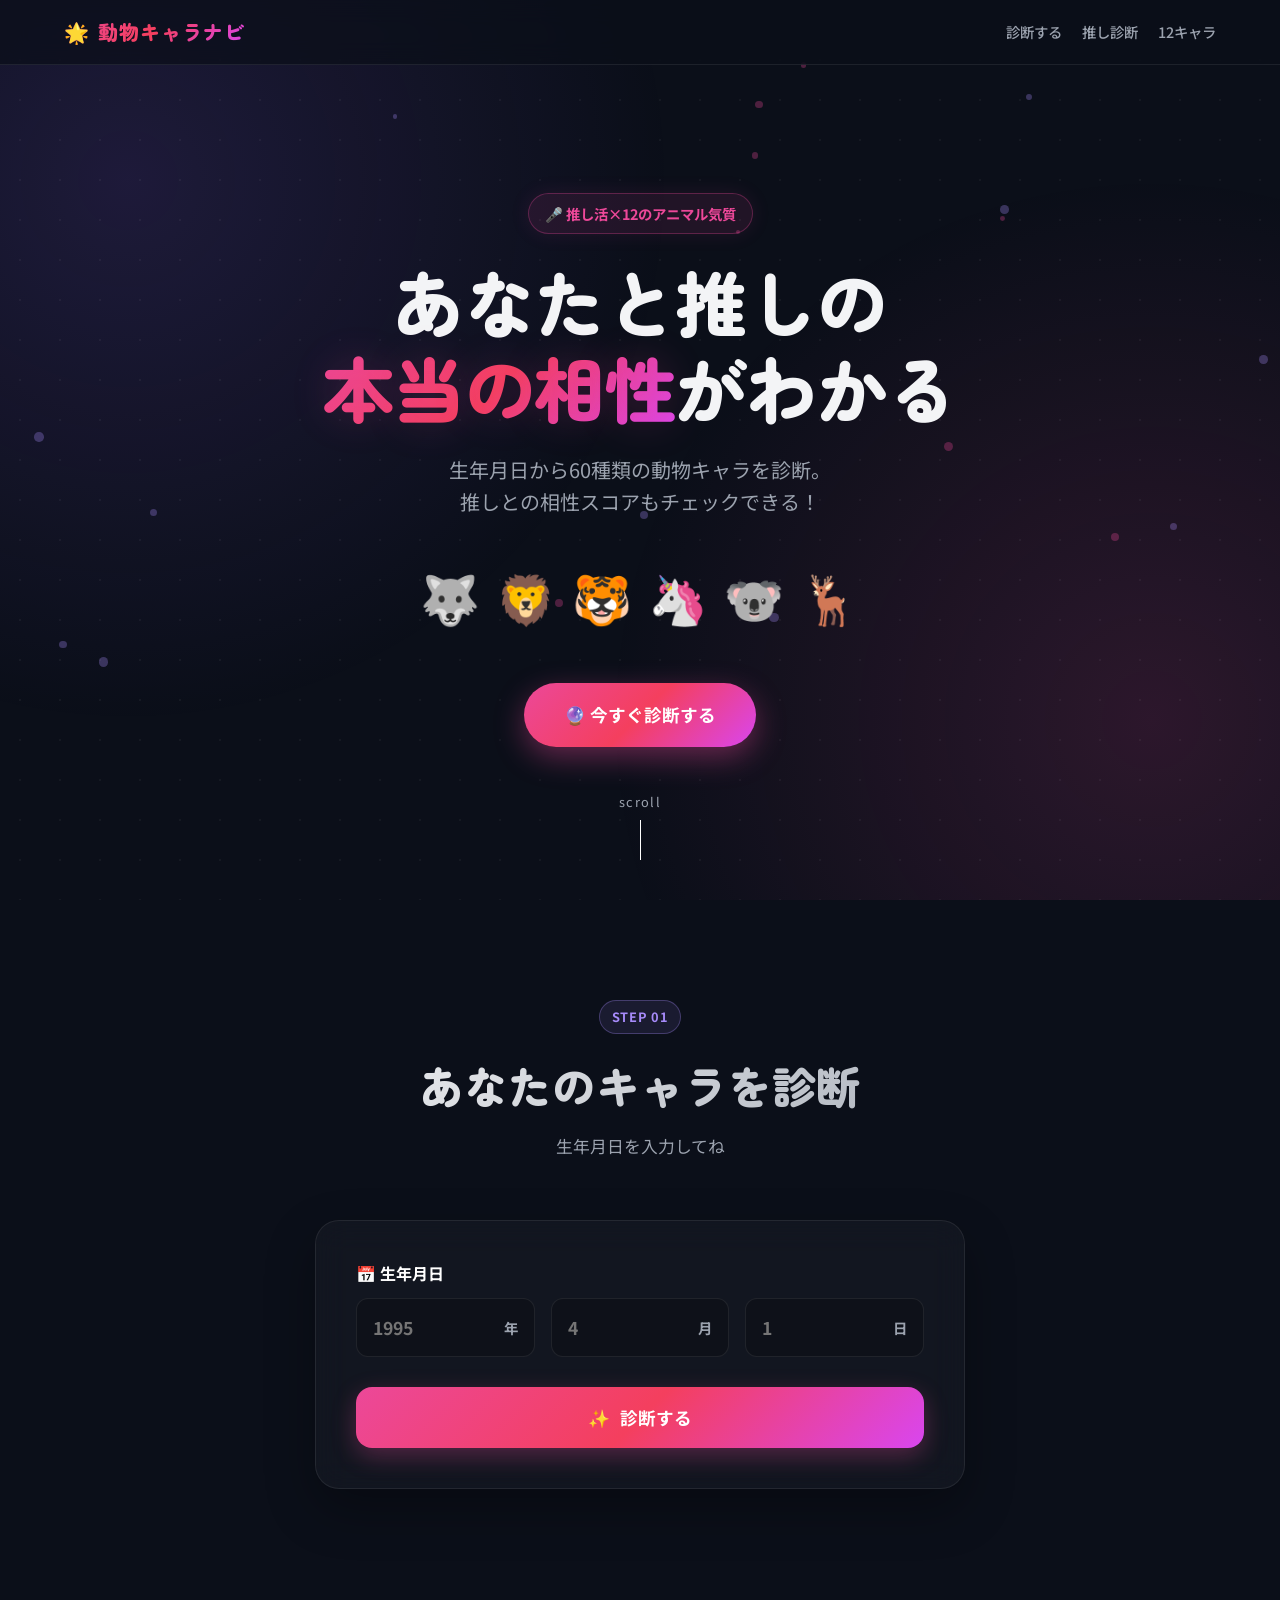
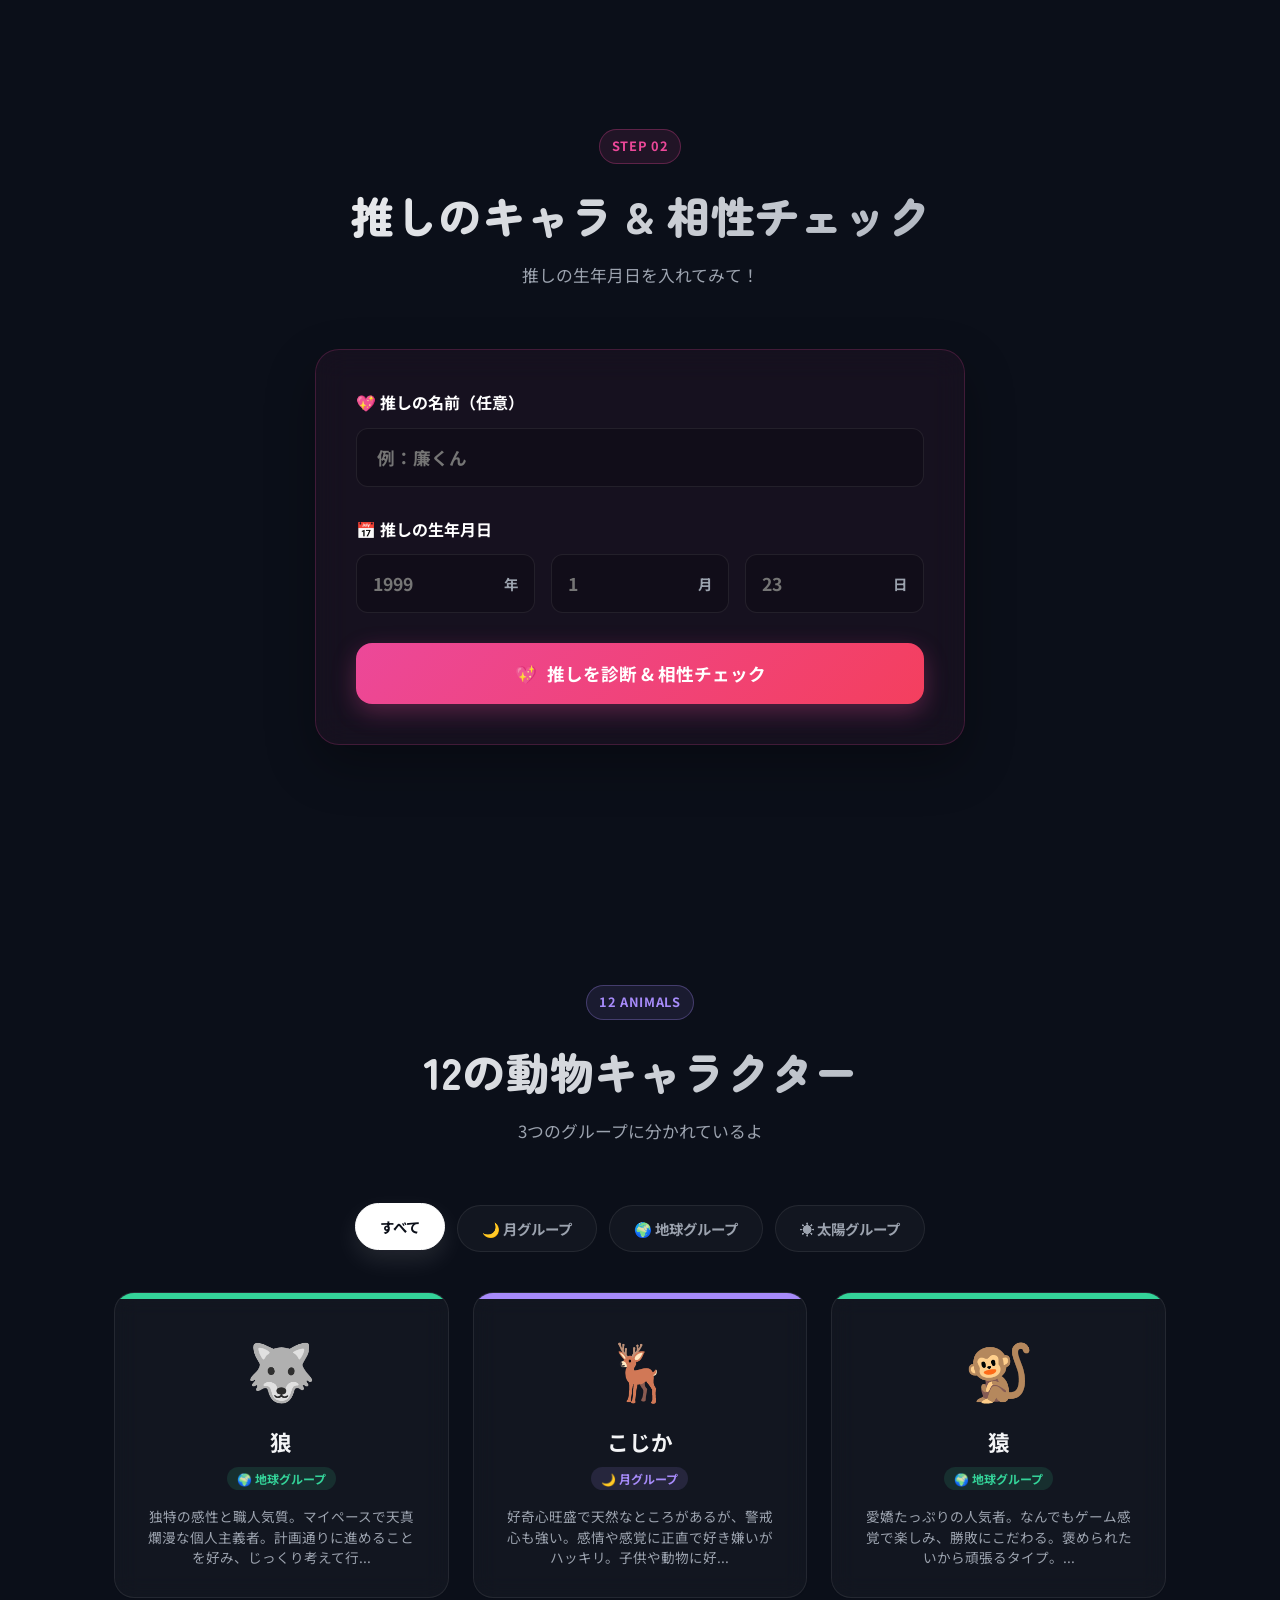
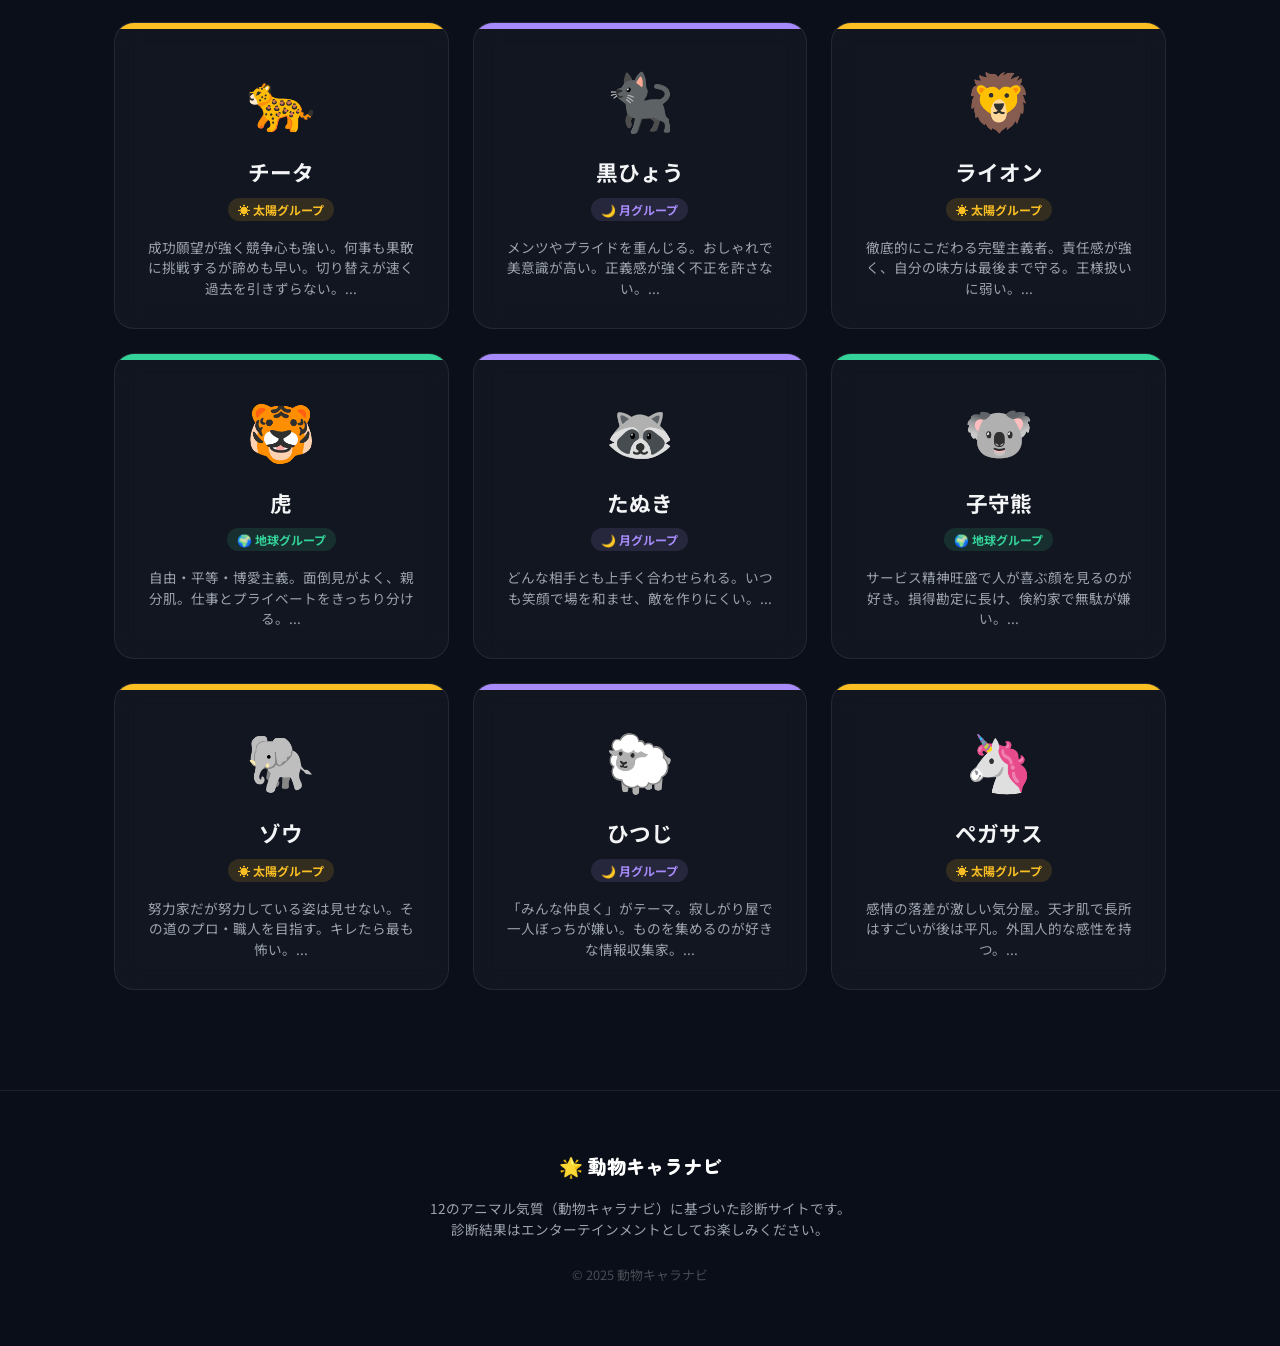
==== commit 4df9967c: "用語統一: 個性心理学→12のアニマル気質、動物占い→アニマル気質 に置き換え" ====
--- a/gas_deploy.html
+++ b/gas_deploy.html
@@ -3,14 +3,14 @@
 <head>
   <meta charset="UTF-8">
   <meta name="viewport" content="width=device-width, initial-scale=1.0">
-  <title>個性心理学 動物キャラナビ｜あなたと推しの相性診断</title>
-  <meta name="description" content="生年月日から60種類の動物キャラクターを診断！推しとの相性もわかる個性心理学サイト。アイドルオタクのための推し活ツール。">
+  <title>12のアニマル気質 動物キャラナビ｜あなたと推しの相性診断</title>
+  <meta name="description" content="生年月日から60種類の動物キャラクターを診断！推しとの相性もわかる12のアニマル気質サイト。アイドルオタクのための推し活ツール。">
   <link rel="preconnect" href="https://fonts.googleapis.com">
   <link rel="preconnect" href="https://fonts.gstatic.com" crossorigin>
   <link href="https://fonts.googleapis.com/css2?family=Noto+Sans+JP:wght@300;400;500;700;900&family=Zen+Maru+Gothic:wght@400;500;700&display=swap" rel="stylesheet">
   <style>
 /* ============================================================
-   個性心理学 動物キャラナビ スタイルシート
+   12のアニマル気質 動物キャラナビ スタイルシート
    テーマ: 推し活 × プレミアム・ガラスモーフィズム (Rich & Active Aesthetics)
    ============================================================ */
 
@@ -1013,7 +1013,7 @@
   <!-- ヒーローセクション -->
   <section class="hero">
     <div class="hero-content">
-      <div class="hero-badge">🎤 推し活×個性心理学</div>
+      <div class="hero-badge">🎤 推し活×12のアニマル気質</div>
       <h1 class="hero-title">
         あなたと推しの<br>
         <span class="gradient-text">本当の相性</span>がわかる
@@ -1253,7 +1253,7 @@
         <span>🌟</span> 動物キャラナビ
       </div>
       <p class="footer-note">
-        個性心理学（動物キャラナビ）に基づいた診断サイトです。<br>
+        12のアニマル気質（動物キャラナビ）に基づいた診断サイトです。<br>
         診断結果はエンターテインメントとしてお楽しみください。
       </p>
       <p class="footer-copy">© 2025 動物キャラナビ</p>
@@ -1262,7 +1262,7 @@
 
   <script>
 // ============================================================
-// 個性心理学 動物キャラナビ データ
+// 12のアニマル気質 動物キャラナビ データ
 // 十二運星に基づいた正確なキャラクター定義
 // ============================================================
 
@@ -1692,12 +1692,12 @@
   let shareText = '';
   if (type === 'my') {
     if (!myDiagnosisResult) return;
-    shareText = `【動物キャラナビ診断】\n私の個性心理学キャラは『No.${myDiagnosisResult.number} ${myDiagnosisResult.name}』でした！✨\n属性: ${myDiagnosisResult.group.name} 🌙\nキーワード: 「${myDiagnosisResult.profile.keyword}」\n#動物キャラナビ #個性心理学 #推し活相性診断\n`;
+    shareText = `【動物キャラナビ診断】\n私の12のアニマル気質キャラは『No.${myDiagnosisResult.number} ${myDiagnosisResult.name}』でした！✨\n属性: ${myDiagnosisResult.group.name} 🌙\nキーワード: 「${myDiagnosisResult.profile.keyword}」\n#動物キャラナビ #12のアニマル気質 #推し活相性診断\n`;
   } else {
     const oshiName = document.getElementById('oshiName').value.trim() || '推し';
     const compatScore = document.getElementById('compatScore').innerText;
     const compatLabel = document.getElementById('compatLabel').innerText;
-    shareText = `【推し活×個性心理学】\n私と${oshiName}さんの相性診断結果は…『${compatScore} (${compatLabel})』でした！💖\nお互いのキャラ:\n私: ${myDiagnosisResult.name}\n${oshiName}さん: ${document.getElementById('oshiCharName').innerText}\n#動物キャラナビ #推し活相性診断 #個性心理学\n`;
+    shareText = `【推し活×12のアニマル気質】\n私と${oshiName}さんの相性診断結果は…『${compatScore} (${compatLabel})』でした！💖\nお互いのキャラ:\n私: ${myDiagnosisResult.name}\n${oshiName}さん: ${document.getElementById('oshiCharName').innerText}\n#動物キャラナビ #推し活相性診断 #12のアニマル気質\n`;
   }
   navigator.clipboard.writeText(shareText).then(() => {
     alert('診断結果をクリップボードにコピーしました！\nThreadsやXに貼り付けてシェアしてね 🚀');
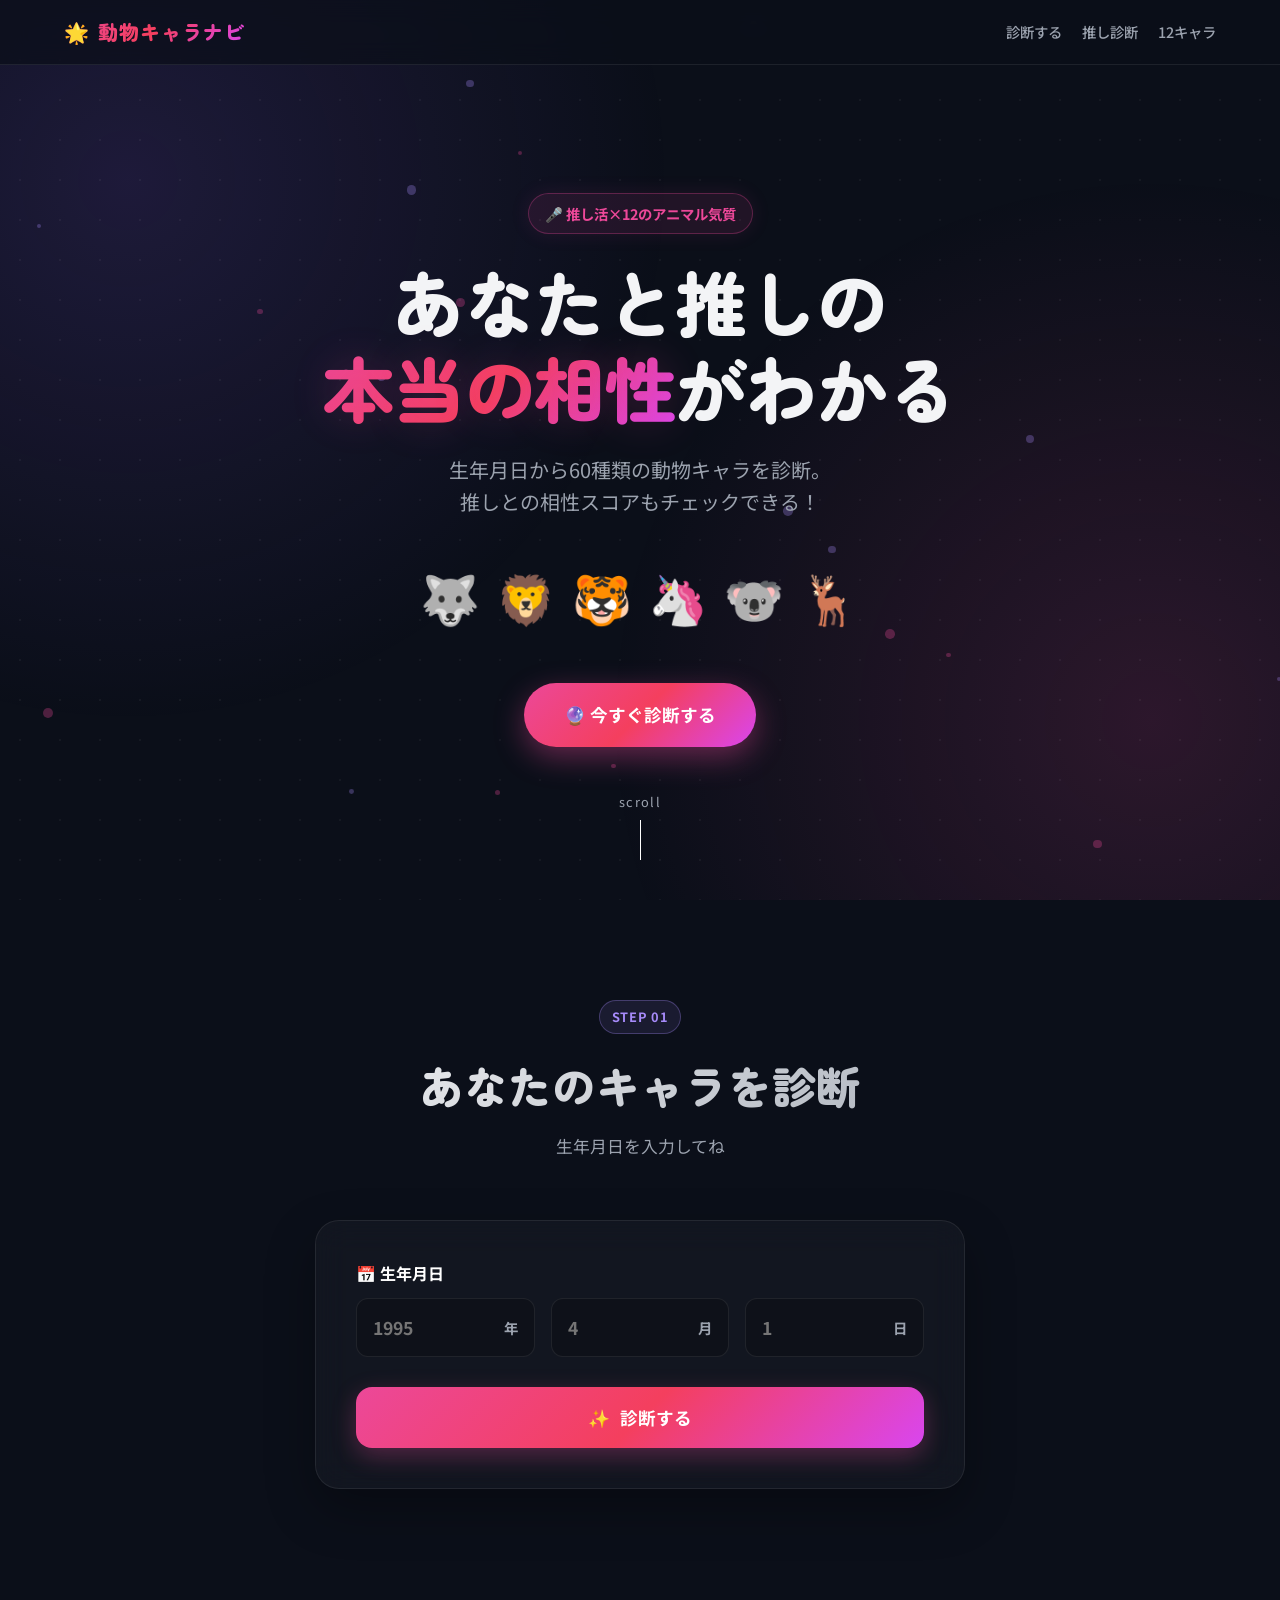
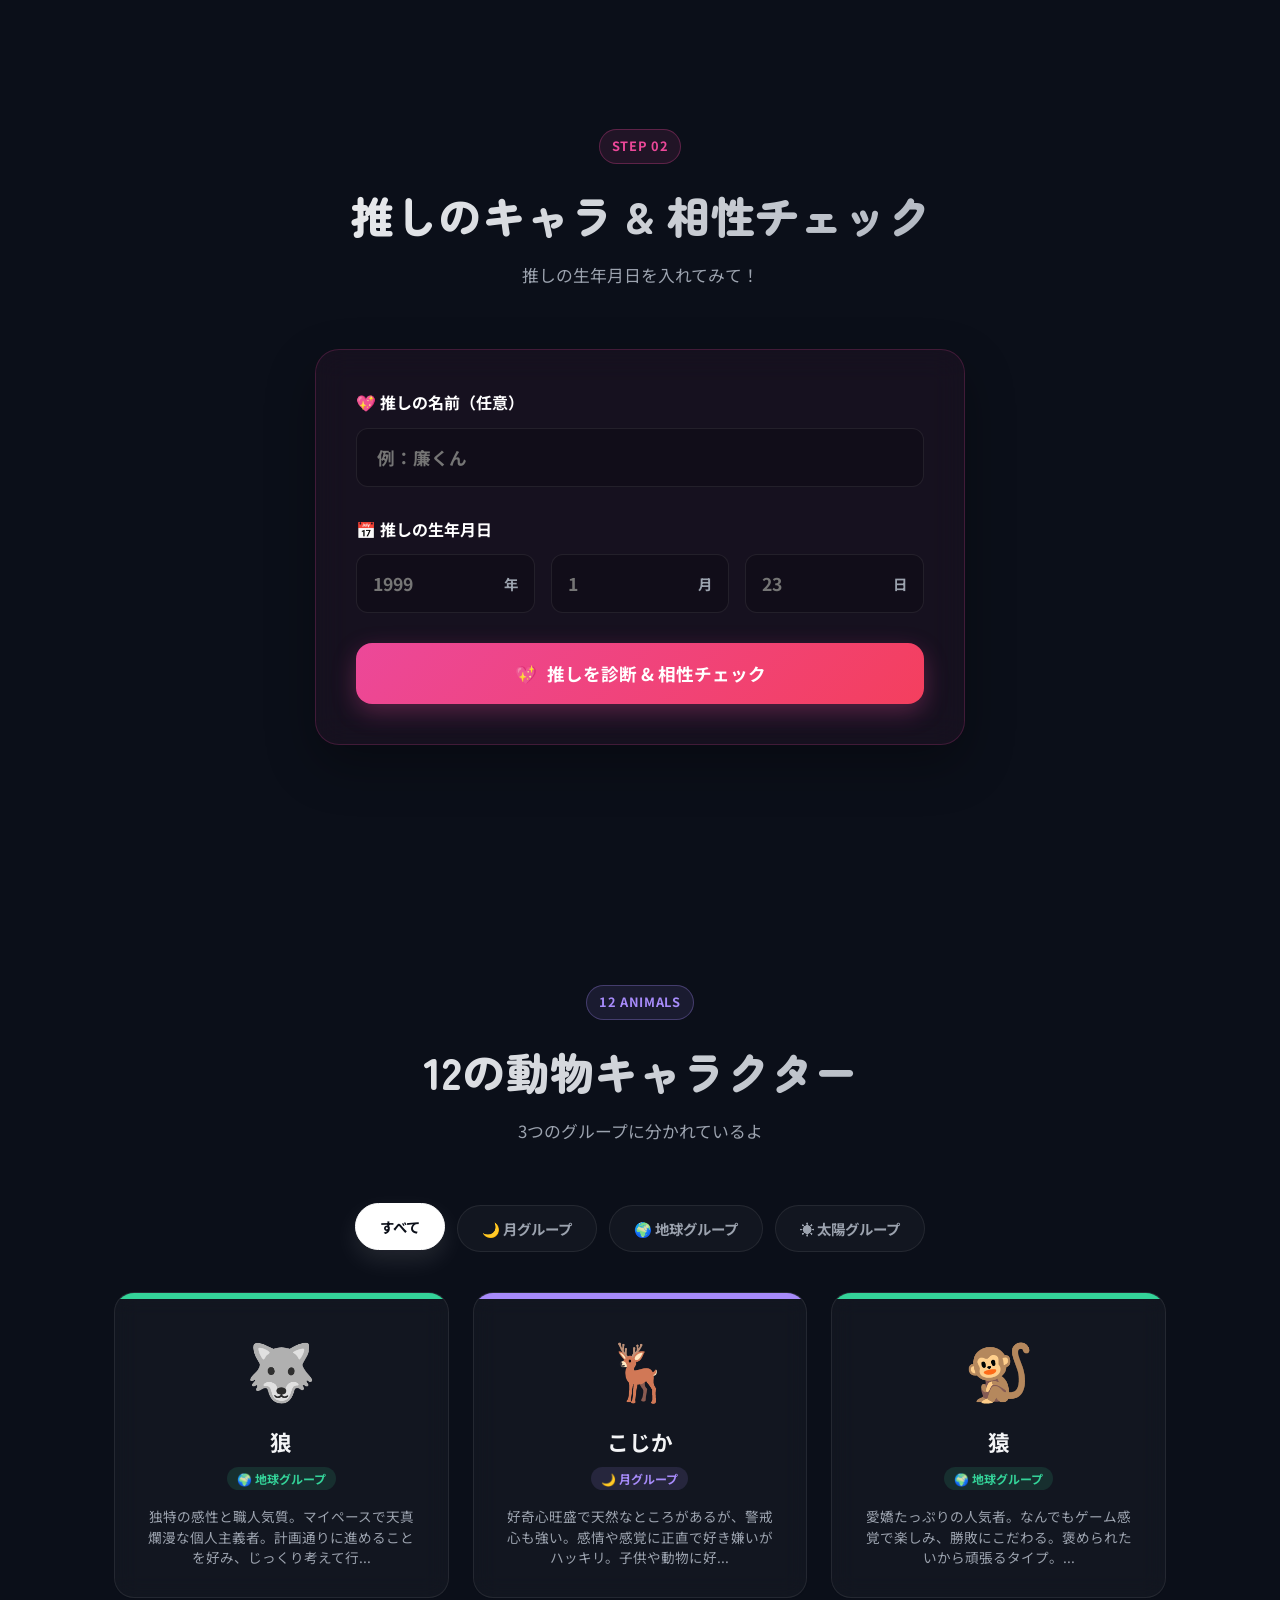
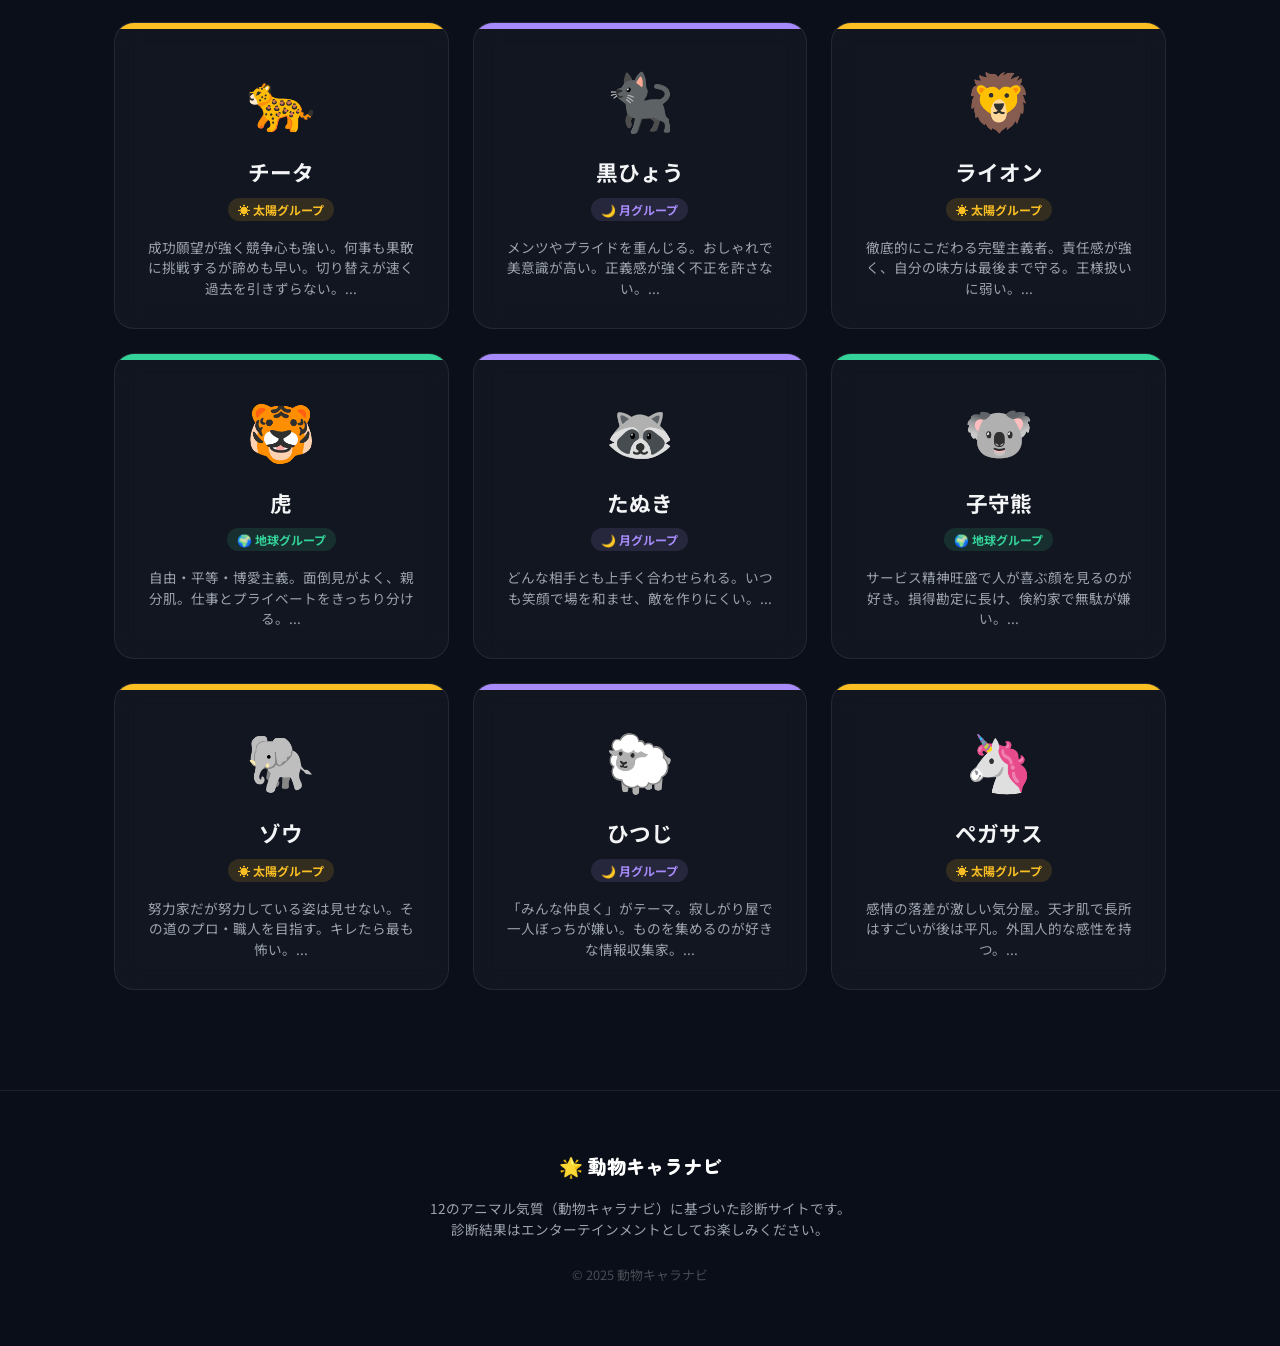
==== commit 65a48552: "fix: A自分の気質診断の計算バグおよびNo.48의 キャラクター名誤りの修正" ====
--- a/gas_deploy.html
+++ b/gas_deploy.html
@@ -1499,9 +1499,9 @@
 }
 
 function getCharacterNumber(year, month, day) {
-  const base = new Date(1926, 0, 1);
-  const target = new Date(year, month - 1, day);
-  const diffMs = target.getTime() - base.getTime();
+  const base = Date.UTC(1926, 0, 1);
+  const target = Date.UTC(year, month - 1, day);
+  const diffMs = target - base;
   const diffDays = Math.floor(diffMs / (1000 * 60 * 60 * 24));
   const idx0 = ((26 + diffDays) % 60 + 60) % 60;
   return idx0 + 1;
